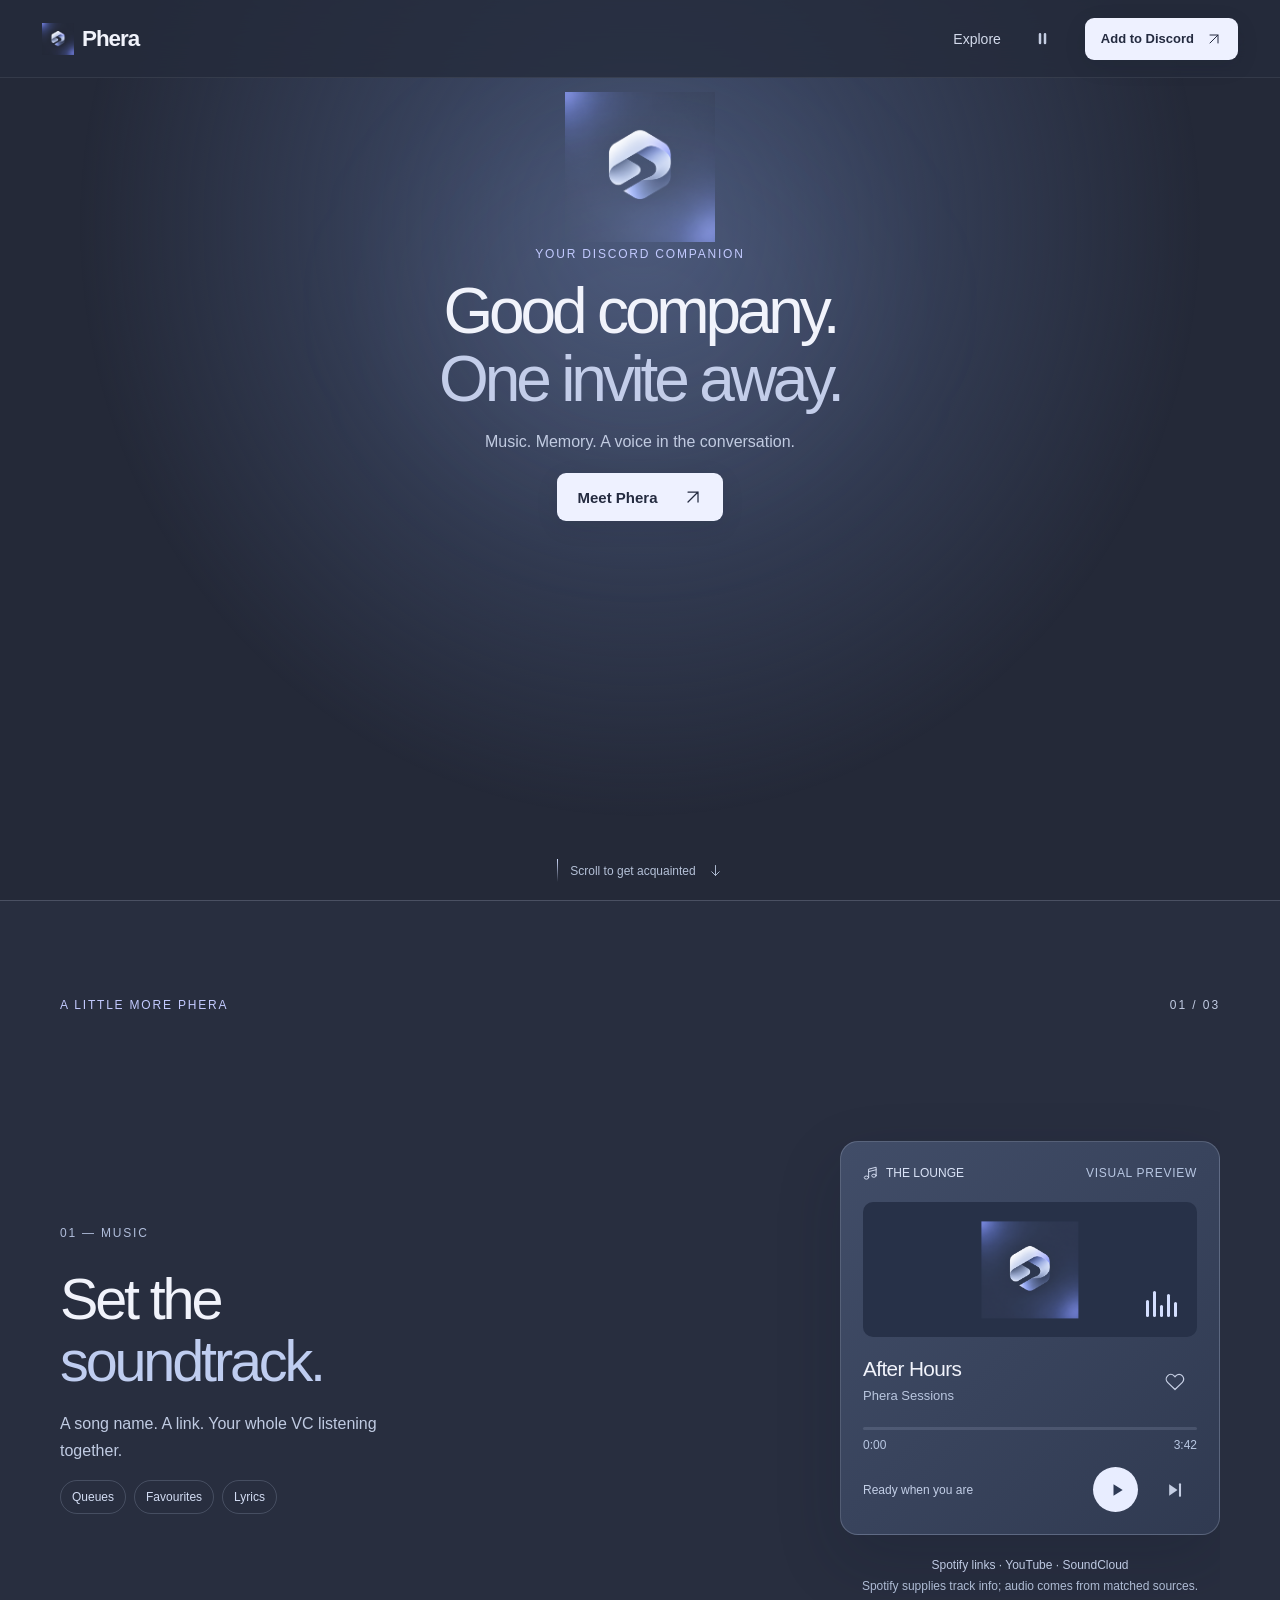
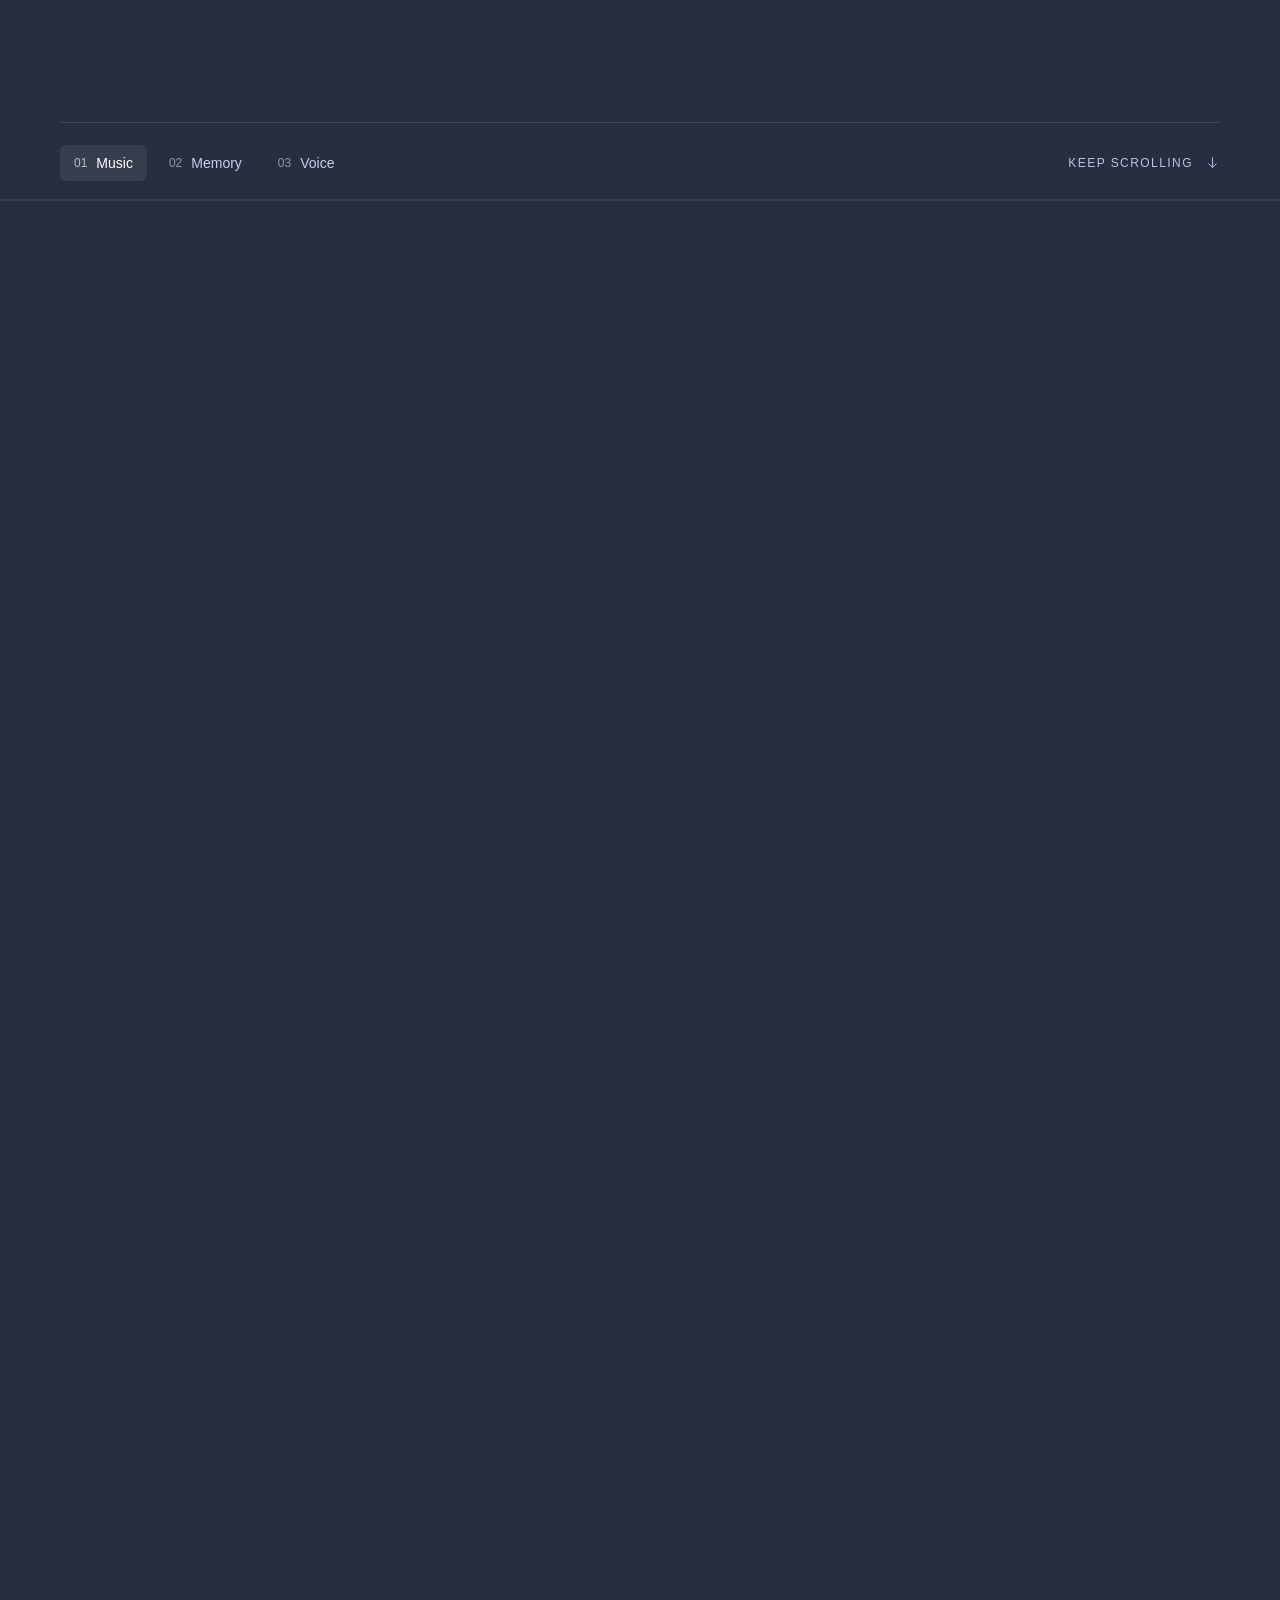
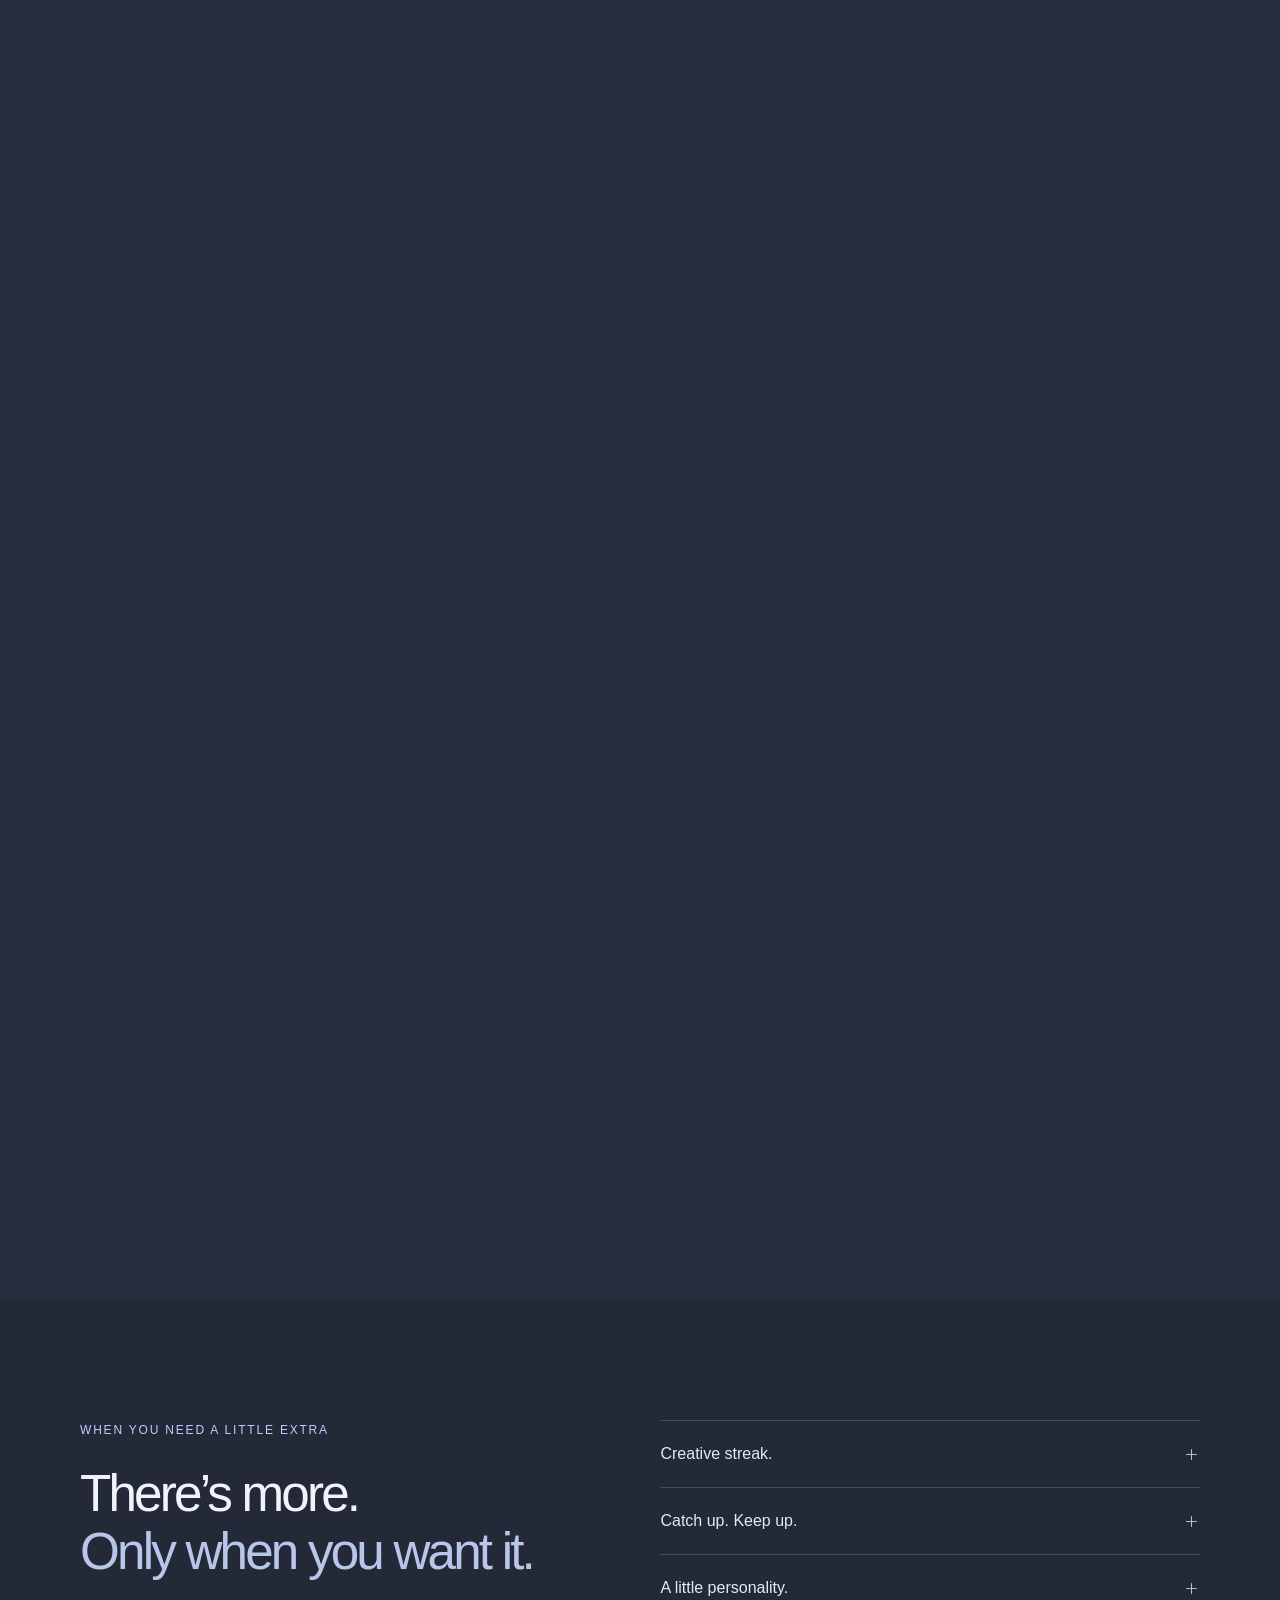
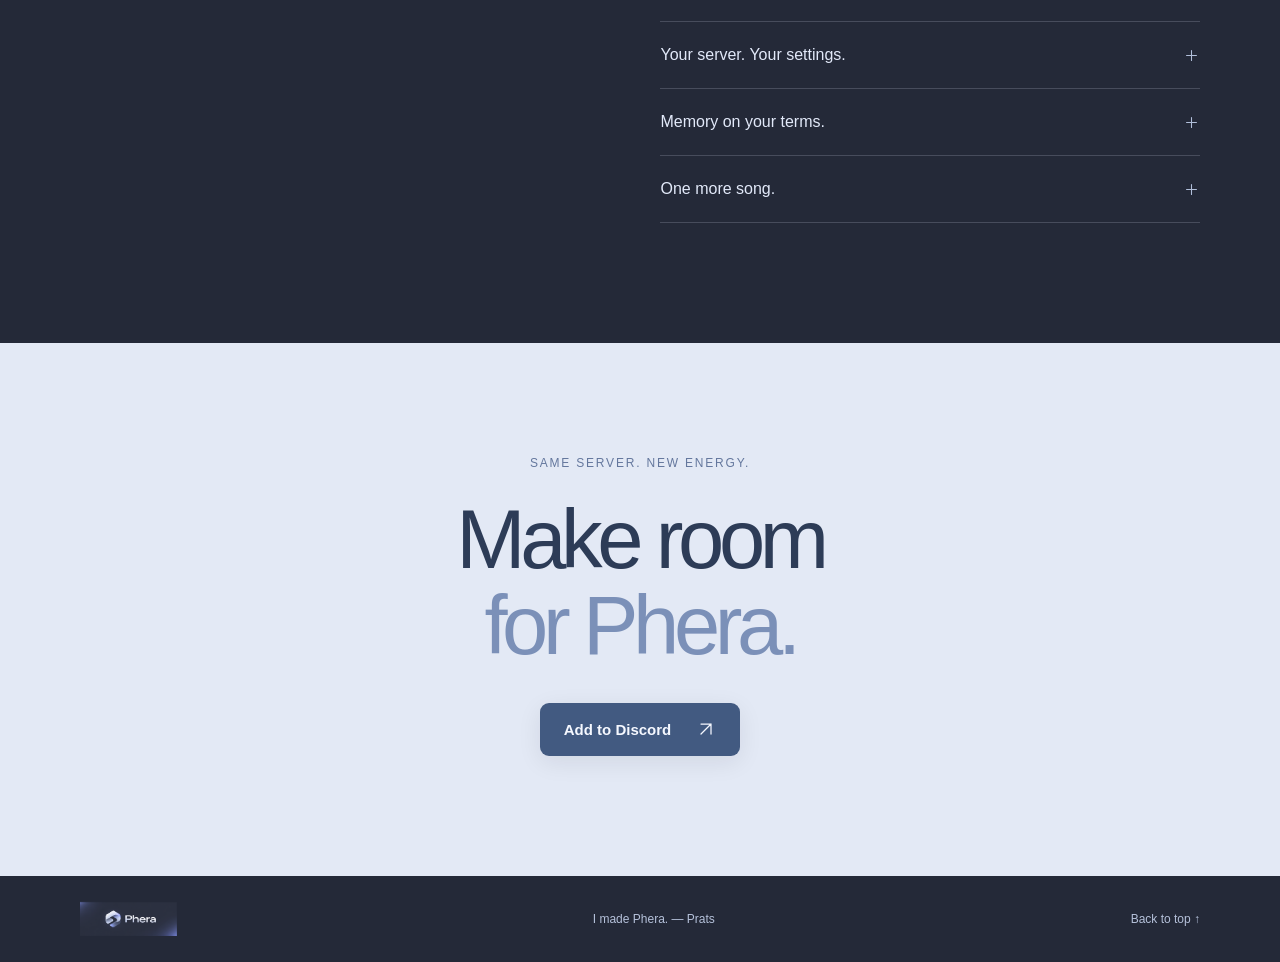
==== index.html @ b5055a90 "Add files via upload" ====
<!doctype html>
<html lang="en-AU">
<head>
  <meta charset="UTF-8">
  <meta name="viewport" content="width=device-width, initial-scale=1">
  <meta name="theme-color" content="#242938">
  <meta name="description" content="Meet Phera. Music, memory and a voice in your Discord server.">
  <title>Phera — Good company.</title>
  <link rel="icon" href="./assets/phera-symbol.png" type="image/png">
  <link rel="stylesheet" href="./styles.css">
  <script src="./script.js" defer></script>
</head>
<body>
  <a class="skip-link" href="#main">Skip to content</a>
  <svg class="icon-library" xmlns="http://www.w3.org/2000/svg" aria-hidden="true">
    <symbol id="i-arrow" viewBox="0 0 24 24"><path d="M5 12h14m-6-6 6 6-6 6"/></symbol>
    <symbol id="i-up-right" viewBox="0 0 24 24"><path d="M6 18 18 6M6 6h12v12"/></symbol>
    <symbol id="i-down" viewBox="0 0 24 24"><path d="M12 4v16m-6-6 6 6 6-6"/></symbol>
    <symbol id="i-music" viewBox="0 0 24 24"><path d="M9 18V5l12-3v13M9 9l12-3"/><ellipse cx="5.5" cy="18.5" rx="3.5" ry="2.5"/><ellipse cx="17.5" cy="15.5" rx="3.5" ry="2.5"/></symbol>
    <symbol id="i-volume" viewBox="0 0 24 24"><path d="m11 4-6 5H2v6h3l6 5V4Zm4 4a6 6 0 0 1 0 8m3-11a10 10 0 0 1 0 14"/></symbol>
    <symbol id="i-play" viewBox="0 0 24 24"><path d="m9 5 11 7-11 7Z" fill="currentColor" stroke="none"/></symbol>
    <symbol id="i-pause" viewBox="0 0 24 24"><path d="M8 5v14M16 5v14" stroke-width="4"/></symbol>
    <symbol id="i-next" viewBox="0 0 24 24"><path d="m5 5 10 7-10 7Z" fill="currentColor" stroke="none"/><path d="M18 5v14" stroke-width="2.5"/></symbol>
    <symbol id="i-shuffle" viewBox="0 0 24 24"><path d="M3 6h3c5 0 7 12 12 12h3m-4-4 4 4-4 4M3 18h3c2 0 4-3 6-6s4-6 6-6h3m-4-4 4 4-4 4"/></symbol>
    <symbol id="i-heart" viewBox="0 0 24 24"><path d="M20.8 4.6a5.5 5.5 0 0 0-7.8 0L12 5.7l-1.1-1.1a5.5 5.5 0 0 0-7.8 7.8L12 21l8.8-8.6a5.5 5.5 0 0 0 0-7.8Z"/></symbol>
    <symbol id="i-check" viewBox="0 0 24 24"><path d="m5 12 4 4L19 6"/></symbol>
    <symbol id="i-spark" viewBox="0 0 24 24"><path d="m12 2 2.8 7.2L22 12l-7.2 2.8L12 22l-2.8-7.2L2 12l7.2-2.8L12 2Z"/></symbol>
    <symbol id="i-memory" viewBox="0 0 24 24"><rect x="5" y="5" width="14" height="14" rx="4"/><path d="M9 1v4m6-4v4M9 19v4m6-4v4M1 9h4m-4 6h4m14-6h4m-4 6h4"/><rect x="9" y="9" width="6" height="6" rx="1"/></symbol>
    <symbol id="i-chat" viewBox="0 0 24 24"><path d="M21 11.5a8.5 8.5 0 0 1-8.5 8.5H4l-3 2V11.5a10 10 0 0 1 20 0Z"/><path d="M6 10h10M6 14h7"/></symbol>
    <symbol id="i-shield" viewBox="0 0 24 24"><path d="m12 2 9 4v6c0 5-9 10-9 10S3 17 3 12V6l9-4Z"/><path d="m8 12 3 3 5-6"/></symbol>
    <symbol id="i-globe" viewBox="0 0 24 24"><circle cx="12" cy="12" r="10"/><ellipse cx="12" cy="12" rx="4" ry="10"/><path d="M2 12h20"/></symbol>
    <symbol id="i-copy" viewBox="0 0 24 24"><rect x="8" y="8" width="12" height="13" rx="2"/><path d="M16 8V5a2 2 0 0 0-2-2H5a2 2 0 0 0-2 2v9a2 2 0 0 0 2 2h3"/></symbol>
    <symbol id="i-plus" viewBox="0 0 24 24"><path d="M12 5v14M5 12h14"/></symbol>
  </svg>
  <header class="header">
    <a class="brand" href="#top" aria-label="Phera home"><span class="mark mark-small"><img src="./assets/phera-symbol.png" width="1254" height="1254" alt=""></span>Phera</a>
    <div class="header-actions"><a class="explore-link" href="#music">Explore</a><button id="motion" class="icon-button" aria-label="Pause animations" aria-pressed="false" title="Pause animations"><svg class="icon" aria-hidden="true"><use href="#i-pause"/></svg></button><a class="button button-small" href="https://discord.com/oauth2/authorize?client_id=1544260265900773416" target="_blank" rel="noopener noreferrer">Add to Discord <svg class="icon" aria-hidden="true"><use href="#i-up-right"/></svg></a></div>
    <div class="page-progress" aria-hidden="true"></div>
  </header>
  <main id="main">
    <section id="top" class="hero">
      <div class="hero-halo" aria-hidden="true"></div>
      <div class="hero-mark" aria-hidden="true"><img src="./assets/phera-symbol.png" width="1254" height="1254" alt="" fetchpriority="high"></div>
      <div class="hero-copy"><p class="eyebrow">YOUR DISCORD COMPANION</p><h1>Good company.<br><span>One invite away.</span></h1><p class="intro">Music. Memory. A voice in the conversation.</p><a class="button" href="https://discord.com/oauth2/authorize?client_id=1544260265900773416" target="_blank" rel="noopener noreferrer">Meet Phera <svg class="icon" aria-hidden="true"><use href="#i-up-right"/></svg></a></div>
      <a class="scroll-cue" href="#music"><span></span> Scroll to get acquainted <svg class="icon" aria-hidden="true"><use href="#i-down"/></svg></a>
    </section>

    <section class="story" id="story" aria-label="Discover Phera’s features">
      <div class="story-stage">
        <div class="story-top"><p class="eyebrow">A LITTLE MORE PHERA</p><span id="scene-counter">01 / 03</span></div>
        <div class="scene-stack">
          <article class="scene active" id="music" aria-labelledby="music-title">
            <div class="scene-copy"><p class="chapter-label">01 — MUSIC</p><h2 id="music-title">Set the<br><em>soundtrack.</em></h2><p>A song name. A link. Your whole VC listening together.</p><div class="feature-tags"><span>Queues</span><span>Favourites</span><span>Lyrics</span></div></div>
            <div class="scene-visual music-visual">
              <div class="player" id="player">
                <div class="card-top"><span><svg class="icon" aria-hidden="true"><use href="#i-music"/></svg> THE LOUNGE</span><span class="caption">VISUAL PREVIEW</span></div>
                <div class="album"><img src="./assets/phera-symbol.png" width="1254" height="1254" alt="Phera silver logo" loading="lazy"><div class="bars" aria-hidden="true"><i></i><i></i><i></i><i></i><i></i></div></div>
                <div class="track"><div><h3 id="track-title">After Hours</h3><p>Phera Sessions</p></div><button id="favourite" class="icon-button" aria-label="Save demo track to favourites" aria-pressed="false"><svg class="icon" aria-hidden="true"><use href="#i-heart"/></svg></button></div>
                <div class="track-line" aria-hidden="true"><span id="track-line"></span></div><div class="track-times"><span id="elapsed">0:00</span><span id="duration">3:42</span></div>
                <div class="player-controls"><span id="play-status">Ready when you are</span><button id="play" class="play-button" aria-label="Play silent visual preview" aria-pressed="false"><svg class="icon" aria-hidden="true"><use href="#i-play"/></svg></button><button id="next" class="icon-button" aria-label="Next demo track"><svg class="icon" aria-hidden="true"><use href="#i-next"/></svg></button></div>
              </div>
              <p class="visual-note">Spotify links · YouTube · SoundCloud<br><span>Spotify supplies track info; audio comes from matched sources.</span></p>
            </div>
          </article>

          <article class="scene" id="memory" aria-labelledby="memory-title">
            <div class="scene-copy"><p class="chapter-label">02 — MEMORY</p><h2 id="memory-title">Less explaining.<br><em>More getting you.</em></h2><p>Recent chats and saved details help Phera pick up the thread.</p><div class="feature-tags"><span>Channel-aware</span><span>You’re in control</span></div></div>
            <div class="scene-visual memory-visual">
              <div class="memory-card"><div class="card-top"><span># the-lounge</span><span class="caption">EXAMPLE</span></div><div class="memory-demo" id="memory-demo" role="tabpanel" aria-labelledby="memory-tab-0" tabindex="0"><p class="saved-detail" id="saved-detail"><svg class="icon" aria-hidden="true"><use href="#i-memory"/></svg><span>Jamie likes late-night jazz.</span></p><div class="message human"><span class="avatar">J</span><p id="human-message">What’s the vibe tonight?</p></div><div class="message bot"><span class="mark mark-avatar"><img src="./assets/phera-symbol.png" width="1254" height="1254" alt="Phera"></span><p id="bot-message">Late-night jazz. Feels like your kind of evening.</p></div></div><div class="memory-tabs" role="tablist" aria-label="Memory examples"><button id="memory-tab-0" role="tab" aria-selected="true" aria-controls="memory-demo" data-memory="0">Remember</button><button id="memory-tab-1" role="tab" aria-selected="false" aria-controls="memory-demo" tabindex="-1" data-memory="1">Update</button><button id="memory-tab-2" role="tab" aria-selected="false" aria-controls="memory-demo" tabindex="-1" data-memory="2">Opt out</button></div></div>
              <p class="visual-note">Your context. Your channel. Your call.</p>
            </div>
          </article>

          <article class="scene" id="voice" aria-labelledby="voice-title">
            <div class="scene-copy"><p class="chapter-label">03 — VOICE</p><h2 id="voice-title">Better<br><em>out loud.</em></h2><p>Bring Phera into VC. Turn typed messages and replies into speech.</p><div class="feature-tags"><span>25 voices</span><span>Music continues afterwards</span></div></div>
            <div class="scene-visual voice-visual">
              <div class="voice-card"><div class="card-top"><span><svg class="icon" aria-hidden="true"><use href="#i-volume"/></svg> THE LOUNGE</span><span class="caption">VC PREVIEW</span></div><div class="voice-person"><span class="mark"><img src="./assets/phera-symbol.png" width="1254" height="1254" alt="Phera"></span><span>Phera</span></div><div class="wave" aria-hidden="true"></div><p class="voice-quote">“Saved you a spot.”</p><div class="voice-commands"><code>/join</code><code>/speak</code><code>/voice</code></div></div>
              <p class="visual-note">Text to speech. No microphone listening.</p>
            </div>
          </article>
        </div>
        <div class="story-bottom"><nav class="chapter-nav" aria-label="Feature chapters"><a href="#music" class="active" aria-current="step"><span>01</span> Music</a><a href="#memory"><span>02</span> Memory</a><a href="#voice"><span>03</span> Voice</a></nav><p class="continue-cue">KEEP SCROLLING <svg class="icon" aria-hidden="true"><use href="#i-down"/></svg></p></div>
        <div class="chapter-progress" aria-hidden="true"><span></span></div>
      </div>
    </section>

    <section id="more" class="more section-width">
      <div class="more-heading reveal"><p class="eyebrow">WHEN YOU NEED A LITTLE EXTRA</p><h2>There’s more.<br><span>Only when you want it.</span></h2></div>
      <div class="extras reveal">
        <details><summary><span>Creative streak.</span><svg class="icon" aria-hidden="true"><use href="#i-plus"/></svg></summary><div><p>Generate an image or get a reaction to a photo.</p><code>/imagine · /caption</code></div></details>
        <details><summary><span>Catch up. Keep up.</span><svg class="icon" aria-hidden="true"><use href="#i-plus"/></svg></summary><div><p>Summarise recent chat, translate text, search the web or set a reminder.</p><code>/summarize · /translate · /search · /remind</code></div></details>
        <details><summary><span>A little personality.</span><svg class="icon" aria-hidden="true"><use href="#i-plus"/></svg></summary><div><p>Roasts, vibe checks and answers from the magic 8-ball.</p><code>/roast · /vibe-check · /8ball</code></div></details>
        <details><summary><span>Your server. Your settings.</span><svg class="icon" aria-hidden="true"><use href="#i-plus"/></svg></summary><div><p>Choose all messages, smart replies, mentions only or off. Moderators can also manage timeouts, nicknames and channel locks.</p><code>/chat-mode · /timeout · /rename · /lock</code></div></details>
        <details><summary><span>Memory on your terms.</span><svg class="icon" aria-hidden="true"><use href="#i-plus"/></svg></summary><div><p>See and correct your saved facts, opt out in a channel, or clear your stored messages and facts across the bot’s chat memory.</p><code>/memory · /remember · /memory-optout · /forget-me</code></div></details>
        <details><summary><span>One more song.</span><svg class="icon" aria-hidden="true"><use href="#i-plus"/></svg></summary><div><p>Queue tracks or supported Spotify collections, randomise the queue, save favourites and find lyrics.</p><code>/play · /queue · /favourites · /lyrics · /volume</code></div></details>
      </div>
    </section>
    <section class="closing"><div class="reveal"><p class="eyebrow">SAME SERVER. NEW ENERGY.</p><h2>Make room<br><span>for Phera.</span></h2><a class="button" href="https://discord.com/oauth2/authorize?client_id=1544260265900773416" target="_blank" rel="noopener noreferrer">Add to Discord <svg class="icon" aria-hidden="true"><use href="#i-up-right"/></svg></a></div></section>
  </main>
  <footer class="footer section-width"><a href="#top" class="footer-logo" aria-label="Phera, back to top"><img src="./assets/phera-wordmark.png" width="2048" height="722" alt="Phera" loading="lazy"></a><p>I made Phera. <span>— Prats</span></p><a href="#top">Back to top ↑</a></footer>
  <div id="notice" role="status" aria-live="polite" aria-atomic="true"></div>
</body>
</html>
---- styles.css ----
/* Phera — standalone, dependency-free styles. */
:root {
  color-scheme:dark;
  --bg:#242938;
  --text:#f1f3fb;
  --muted:#bbc3d6;
  --accent:#c3caff;
  --line:rgba(227,233,255,.18);
  --page-progress:0;
  --chapter-progress:0;
  font-family:-apple-system,BlinkMacSystemFont,"Segoe UI",Arial,sans-serif
}
* {
  box-sizing:border-box
}
html {
  scroll-behavior:smooth;
  scroll-padding-top:95px
}
body {
  margin:0;
  background:var(--bg);
  color:var(--text);
  -webkit-font-smoothing:antialiased;
  overflow-x:clip
}
a {
  color:inherit;
  text-decoration:none
}
button {
  font:inherit;
  color:inherit;
  cursor:pointer
}
button,a {
  -webkit-tap-highlight-color:transparent
}
button:focus-visible,a:focus-visible,summary:focus-visible,[tabindex]:focus-visible {
  outline:2px solid #a8b8ff;
  outline-offset:5px
}
button {
  border:0
}
h1,h2,h3,p {
  margin:0
}
h1,h2,h3 {
  text-wrap:balance
}
p {
  line-height:1.7
}
img {
  display:block;
  max-width:100%;
  height:auto
}
::selection {
  color:#202639;
  background:#d7defe
}
.icon-library {
  position:absolute;
  width:0;
  height:0;
  overflow:hidden
}
.icon {
  width:20px;
  height:20px;
  flex-shrink:0;
  fill:none;
  stroke:currentColor;
  stroke-width:1.5;
  stroke-linecap:round;
  stroke-linejoin:round;
  vertical-align:middle
}
.section-width {
  width:min(1120px,calc(100% - 96px));
  margin:auto
}
.eyebrow,.caption,.chapter-label {
  font-size:.75rem;
  letter-spacing:.15em;
  font-weight:500
}
.eyebrow {
  color:var(--accent)
}
.button {
  display:inline-flex;
  align-items:center;
  justify-content:center;
  gap:25px;
  padding:16px 24px;
  min-height:53px;
  background:#eef1ff;
  color:#242b40;
  border-radius:9px;
  font-size:.9375rem;
  font-weight:600;
  box-shadow:0 6px 24px #11182a15;
  transition:transform .2s,background .2s
}
.button:hover {
  transform:translateY(-2px);
  background:#fff
}
.button-small {
  padding:11px 16px;
  min-height:42px;
  font-size:.8125rem;
  gap:12px
}
.button-small .icon {
  width:16px;
  height:16px
}
.icon-button {
  display:grid;
  place-items:center;
  background:transparent;
  color:#c5cee3;
  width:44px;
  height:44px;
  border-radius:50%;
  transition:background .2s
}
.icon-button:hover {
  background:#e7ecff12
}
.skip-link {
  position:fixed;
  top:10px;
  left:10px;
  z-index:200;
  transform:translateY(-150%);
  padding:14px;
  background:white;
  color:#121928
}
.skip-link:focus {
  transform:none
}
/* Header and original brand assets. */
.header {
  height:78px;
  position:fixed;
  inset:0 0 auto;
  z-index:100;
  display:flex;
  align-items:center;
  justify-content:space-between;
  padding:0 42px;
  background:#252b3bcc;
  backdrop-filter:blur(20px);
  -webkit-backdrop-filter:blur(20px);
  border-bottom:1px solid #eff4ff14
}
.brand {
  display:flex;
  align-items:center;
  gap:8px;
  font-size:1.4rem;
  font-weight:600;
  letter-spacing:-.045em
}
.mark {
  display:block;
  position:relative;
  width:76px;
  height:80px;
  overflow:hidden;
  mix-blend-mode:screen
}
.mark img {
  position:absolute;
  max-width:none;
  width:190px;
  left:-57px;
  top:-48px
}
.mark-small {
  width:32px;
  height:36px
}
.mark-small img {
  width:78px;
  left:-23px;
  top:-20px
}
.header-actions {
  display:flex;
  align-items:center;
  gap:20px
}
.explore-link {
  font-size:.875rem;
  color:#d3daeb
}
.header #motion .icon {
  width:15px;
  height:15px
}
.page-progress {
  position:absolute;
  bottom:-1px;
  left:0;
  height:2px;
  width:100%;
  background:#c7d4ff;
  transform:scaleX(var(--page-progress));
  transform-origin:left
}
.hero {
  min-height:880px;
  min-height:max(880px,100svh);
  position:relative;
  isolation:isolate;
  display:flex;
  flex-direction:column;
  align-items:center;
  text-align:center;
  overflow:hidden;
  padding:110px 24px 105px;
  background:radial-gradient(ellipse at 50% 25%,#455374 0,transparent 62%)
}
.hero-halo {
  position:absolute;
  top:130px;
  left:50%;
  width:430px;
  height:350px;
  border-radius:50%;
  background:#b9c7ff10;
  filter:blur(75px);
  transform:translateX(-50%);
  z-index:-1
}
.hero-mark {
  width:300px;
  height:245px;
  position:relative;
  overflow:hidden;
  mix-blend-mode:screen;
  transform:translateY(var(--hero-shift,0px));
  animation:float 9s ease-in-out infinite
}
.hero-mark img {
  position:absolute;
  max-width:none;
  width:520px;
  left:-110px;
  top:-130px;
  mask-image:radial-gradient(ellipse,#000 40%,transparent 69%);
  -webkit-mask-image:radial-gradient(ellipse,#000 40%,transparent 69%)
}
.hero-copy {
  position:relative;
  z-index:2;
  margin-top:16px
}
.hero h1 {
  font-size:clamp(3.5rem,6.7vw,6.25rem);
  line-height:1.06;
  font-weight:500;
  letter-spacing:-.065em;
  margin-top:22px
}
.hero h1 span {
  color:#c3cde9
}
.intro {
  font-size:1rem;
  color:#c1cbe1;
  margin:24px 0 29px
}
.scroll-cue {
  position:absolute;
  bottom:30px;
  display:flex;
  align-items:center;
  gap:12px;
  font-size:.75rem;
  color:#b4c0d7
}
.scroll-cue>.icon {
  width:15px;
  height:15px
}
.scroll-cue>span {
  height:23px;
  width:1px;
  background:linear-gradient(#d2ddff,transparent)
}
/* Natural document flow is the baseline. JS only pins where the viewport fits. */
.story {
  position:relative;
  background:#282e3f;
  border-top:1px solid var(--line)
}
.story-stage {
  background:inherit;
  color:inherit;
  position:relative;
  padding:40px max(48px,calc((100vw - 1160px)/2)) 45px
}
.story-top {
  display:flex;
  align-items:center;
  justify-content:space-between;
  gap:20px
}
.story-top>span {
  font-size:.75rem;
  letter-spacing:.16em;
  color:#c2cce3;
  font-variant-numeric:tabular-nums
}
.scene {
  display:grid;
  grid-template-columns:1.1fr 1fr;
  align-items:center;
  gap:70px;
  min-width:0;
  padding:90px 0;
  scroll-margin-top:100px
}
.scene-copy {
  min-width:0
}
.chapter-label {
  color:#b0bddb;
  margin-bottom:24px
}
.scene h2 {
  font-weight:500;
  letter-spacing:-.055em;
  line-height:1.08;
  font-size:clamp(3rem,5.1vw,4.65rem)
}
.scene h2 em {
  font-style:normal;
  color:#bfcdf0
}
.scene-copy>p:not(.chapter-label) {
  font-size:1rem;
  color:#c0cbe2;
  max-width:330px;
  margin-top:26px
}
.feature-tags {
  display:flex;
  flex-wrap:wrap;
  gap:8px;
  margin-top:25px
}
.feature-tags span {
  border:1px solid #d3dfff2d;
  border-radius:30px;
  padding:7px 11px;
  font-size:.75rem;
  color:#d2dcf3;
  line-height:1.5
}
.scene-visual {
  width:100%;
  max-width:430px;
  justify-self:end;
  min-width:0
}
.visual-note {
  font-size:.75rem;
  line-height:1.7;
  color:#bec9e2;
  text-align:center;
  margin-top:20px
}
.visual-note>span {
  font-size:.75rem;
  color:#aebbd4
}
.story-bottom {
  display:flex;
  justify-content:space-between;
  align-items:center;
  gap:20px;
  border-top:1px solid #d7e0ff20;
  padding-top:22px
}
.chapter-nav {
  display:flex;
  gap:8px
}
.chapter-nav a {
  padding:10px 14px;
  border-radius:6px;
  display:flex;
  align-items:center;
  gap:9px;
  font-size:.875rem;
  color:#c6d0e5;
  transition:background .2s
}
.chapter-nav a span {
  font-size:.75rem;
  opacity:.65
}
.chapter-nav a:hover,.chapter-nav a.active {
  background:#e2eaff13;
  color:#fff
}
.continue-cue {
  display:flex;
  align-items:center;
  gap:12px;
  color:#b8c5df;
  font-size:.75rem;
  letter-spacing:.12em
}
.continue-cue .icon {
  width:15px;
  height:15px
}
.chapter-progress {
  display:none
}
.pinned .story {
  height:400svh;
  transition:background .5s,color .5s
}
.pinned .story-stage {
  position:sticky;
  top:0;
  height:100svh;
  display:flex;
  flex-direction:column;
  padding-top:110px;
  padding-bottom:28px
}
.pinned .scene-stack {
  position:relative;
  flex:1;
  min-height:0;
  margin-block:14px
}
.pinned .scene {
  position:absolute;
  inset:0;
  padding:12px 0;
  opacity:0;
  visibility:hidden;
  pointer-events:none;
  transform:translateY(25px);
  transition:opacity .38s ease,transform .55s ease,visibility .38s
}
.pinned .scene.active {
  opacity:1;
  visibility:visible;
  pointer-events:auto;
  transform:none
}
.pinned .chapter-progress {
  display:block;
  position:absolute;
  bottom:0;
  left:0;
  right:0;
  height:2px;
  background:#cbd5f018
}
.chapter-progress span {
  display:block;
  height:100%;
  width:100%;
  transform:scaleX(var(--chapter-progress));
  transform-origin:left;
  background:#c3d1ff
}
.pinned .story[data-scene="1"] {
  background:#e7ebf5;
  color:#29324a
}
.pinned .story[data-scene="1"] .eyebrow,.pinned .story[data-scene="1"] .chapter-label {
  color:#626d8b
}
.pinned .story[data-scene="1"] h2 em {
  color:#687eac
}
.pinned .story[data-scene="1"] .scene-copy>p:not(.chapter-label),.pinned .story[data-scene="1"] .visual-note,.pinned .story[data-scene="1"] .story-top>span,.pinned .story[data-scene="1"] .continue-cue {
  color:#596a8a
}
.pinned .story[data-scene="1"] .feature-tags span {
  color:#53688c;
  border-color:#899ab34a
}
.pinned .story[data-scene="1"] .chapter-nav a {
  color:#63708b
}
.pinned .story[data-scene="1"] .chapter-nav a.active {
  background:#758dbd1a;
  color:#2d3c59
}
.pinned .story[data-scene="1"] .story-bottom {
  border-color:#8d9bb430
}
.pinned .story[data-scene="2"] {
  background:#35435c
}
/* Compact, clearly-labelled product previews. */
.player,.memory-card,.voice-card {
  border:1px solid #e0eaff32;
  border-radius:18px;
  box-shadow:0 25px 65px #101a2f33;
  background:linear-gradient(135deg,#414d68,#303a51);
  overflow:hidden
}
.player {
  padding:22px
}
.card-top {
  display:flex;
  justify-content:space-between;
  align-items:center;
  gap:12px;
  font-size:.75rem;
  color:#dae3f7;
  line-height:1.5
}
.card-top>span:first-child {
  display:flex;
  align-items:center;
  gap:8px
}
.card-top .icon {
  height:15px;
  width:15px
}
.caption {
  font-size:.75rem;
  letter-spacing:.06em;
  color:#b8c7e3
}
.album {
  position:relative;
  height:170px;
  margin-top:20px;
  overflow:hidden;
  border-radius:10px;
  background:#273148
}
.album>img {
  width:340px;
  max-width:none;
  position:absolute;
  left:50%;
  top:50%;
  transform:translate(-50%,-50%);
  mix-blend-mode:screen
}
.bars {
  position:absolute;
  bottom:20px;
  right:20px;
  display:flex;
  align-items:flex-end;
  gap:4px;
  height:27px
}
.bars i {
  display:block;
  width:3px;
  height:17px;
  border-radius:4px;
  background:#d4dfff;
  animation:bar .8s ease-in-out infinite alternate;
  animation-play-state:paused
}
.bars i:nth-child(2) {
  height:26px;
  animation-delay:-.2s
}
.bars i:nth-child(3) {
  height:12px;
  animation-delay:-.4s
}
.bars i:nth-child(4) {
  height:23px;
  animation-delay:-.6s
}
.bars i:nth-child(5) {
  height:15px;
  animation-delay:-.1s
}
.is-playing .bars i {
  animation-play-state:running
}
.track {
  display:flex;
  justify-content:space-between;
  align-items:center;
  margin-top:20px;
  gap:12px
}
.track h3 {
  font-size:1.3rem;
  font-weight:500;
  letter-spacing:-.03em
}
.track p {
  font-size:.8125rem;
  color:#b9c6df;
  margin-top:4px
}
.icon-button[aria-pressed="true"] {
  color:#e2ceff
}
#favourite[aria-pressed="true"] .icon {
  fill:currentColor
}
.track-line {
  height:3px;
  background:#d6e2ff22;
  overflow:hidden;
  margin-top:20px;
  border-radius:5px
}
.track-line span {
  display:block;
  width:0;
  height:100%;
  background:#d1dcff;
  transition:width 1s linear
}
.track-times {
  display:flex;
  justify-content:space-between;
  font-size:.75rem;
  color:#b8c7e2;
  margin-top:8px;
  font-variant-numeric:tabular-nums
}
.player-controls {
  display:flex;
  align-items:center;
  gap:15px;
  margin-top:15px
}
.player-controls>span {
  flex:1;
  font-size:.75rem;
  color:#c3cfe7
}
.play-button {
  height:45px;
  width:45px;
  display:grid;
  place-items:center;
  border-radius:50%;
  background:#e8edff;
  color:#2e3b56
}
.play-button:hover {
  background:white
}
.memory-card {
  color:#34405a;
  background:#f6f8ff;
  border-color:#9daccc3b
}
.memory-card .card-top {
  padding:22px;
  border-bottom:1px solid #677b9c25;
  color:#586881
}
.memory-card .caption {
  color:#75829b
}
.memory-demo {
  padding:25px 25px 15px;
  min-height:260px
}
.saved-detail {
  display:flex;
  align-items:center;
  gap:9px;
  padding:12px 13px;
  background:#e5eafa;
  border:1px solid #b0bfdf4d;
  border-radius:8px;
  font-size:.8125rem;
  color:#5b6d91;
  margin-bottom:29px
}
.saved-detail .icon {
  width:16px;
  height:16px
}
.message {
  display:flex;
  align-items:flex-start;
  gap:12px;
  margin-bottom:23px
}
.message p {
  font-size:.9375rem;
  line-height:1.7;
  padding-top:4px
}
.avatar {
  display:grid;
  place-items:center;
  background:#d2dbea;
  color:#5b6d8b;
  height:35px;
  width:35px;
  flex-shrink:0;
  border-radius:50%;
  font-size:.875rem
}
.mark-avatar {
  width:35px;
  height:35px;
  flex-shrink:0;
  border-radius:50%;
  background:#3c4561;
  mix-blend-mode:normal
}
.mark-avatar img {
  width:76px;
  left:-20px;
  top:-19px
}
.memory-tabs {
  display:flex;
  padding:0 23px 23px;
  gap:6px
}
.memory-tabs button {
  flex:1;
  padding:10px 8px;
  border:1px solid #9eafd133;
  border-radius:6px;
  background:#e9edf6;
  color:#637494;
  font-size:.8125rem;
  min-height:40px
}
.memory-tabs button[aria-selected="true"] {
  background:#647da9;
  color:#fff;
  border-color:#647da9
}
.voice-card {
  padding:23px;
  background:linear-gradient(135deg,#526786,#3b4e70)
}
.voice-person {
  display:flex;
  flex-direction:column;
  align-items:center;
  margin-top:25px;
  font-size:.875rem;
  gap:8px;
  color:#e1eaff
}
.voice-person>.mark {
  border:1px solid #bbd0f780;
  border-radius:50%;
  width:75px;
  height:75px;
  box-shadow:0 0 40px #ccdbff12
}
.wave {
  display:flex;
  align-items:center;
  justify-content:center;
  gap:4px;
  height:70px;
  margin:24px auto 15px;
  overflow:hidden;
  mask-image:linear-gradient(90deg,transparent,#000 15%,#000 85%,transparent)
}
.wave i {
  width:3px;
  flex:0 0 3px;
  height:var(--height);
  background:#d1e0ff;
  border-radius:4px;
  animation:bar 1.3s ease-in-out infinite alternate;
  animation-delay:var(--delay)
}
.voice-quote {
  text-align:center;
  font-size:1.35rem;
  color:#eff4ff;
  letter-spacing:-.025em
}
.voice-commands {
  display:flex;
  justify-content:center;
  gap:10px;
  margin-top:27px
}
.voice-commands code {
  font-size:.8125rem;
  color:#d6e4ff;
  background:#d3e0ff12;
  border:1px solid #d3e0ff20;
  border-radius:5px;
  padding:7px 11px
}
/* Secondary features stay closed until a reader asks for them. */
.more {
  padding-block:120px;
  display:grid;
  grid-template-columns:1fr 1.1fr;
  gap:90px
}
.more h2 {
  font-size:clamp(2.6rem,4vw,3.7rem);
  font-weight:500;
  letter-spacing:-.055em;
  line-height:1.12;
  margin-top:25px
}
.more h2 span {
  color:#b7c6e9
}
.extras {
  border-top:1px solid var(--line)
}
details {
  border-bottom:1px solid var(--line)
}
summary {
  list-style:none;
  cursor:pointer;
  padding:24px 0;
  display:flex;
  align-items:center;
  justify-content:space-between;
  gap:20px;
  font-size:1rem;
  color:#e2e9f9
}
summary::-webkit-details-marker {
  display:none
}
summary>.icon {
  width:17px;
  height:17px;
  color:#b1bfda;
  transition:transform .25s
}
details[open] summary>.icon {
  transform:rotate(45deg)
}
details>div {
  padding:0 25px 25px 0
}
details p {
  font-size:.9375rem;
  color:#bdcbe5
}
details code {
  display:block;
  font-family:Consolas,monospace;
  font-size:.8125rem;
  line-height:1.9;
  color:#c5d4f4;
  margin-top:15px;
  overflow-wrap:anywhere
}
.closing {
  background:#e3e9f5;
  color:#2d3c57;
  text-align:center;
  padding:110px 24px 120px
}
.closing .eyebrow {
  color:#64779d
}
.closing h2 {
  font-size:clamp(3.5rem,6.5vw,6rem);
  line-height:1.03;
  font-weight:500;
  letter-spacing:-.065em;
  margin:24px 0 34px
}
.closing h2 span {
  color:#7b90b8
}
.closing .button {
  background:#425a81;
  color:#f5f8ff
}
.closing .button:hover {
  background:#324969
}
.footer {
  display:flex;
  align-items:center;
  justify-content:space-between;
  gap:25px;
  padding-block:24px
}
.footer-logo {
  position:relative;
  width:97px;
  height:36px;
  overflow:hidden;
  mix-blend-mode:screen
}
.footer-logo img {
  max-width:none;
  width:186px;
  position:absolute;
  left:-49px;
  top:-15px
}
.footer p,.footer>a:last-child {
  font-size:.75rem;
  color:#b5c1da
}
.footer>a:last-child {
  padding-block:12px
}
#notice {
  position:fixed;
  bottom:25px;
  left:50%;
  z-index:150;
  max-width:calc(100% - 40px);
  transform:translate(-50%,15px);
  background:#e6edff;
  color:#354b70;
  box-shadow:0 12px 45px #10182c44;
  padding:13px 20px;
  border-radius:8px;
  font-size:.875rem;
  text-align:center;
  opacity:0;
  pointer-events:none;
  transition:opacity .2s,transform .2s
}
#notice.visible {
  opacity:1;
  transform:translate(-50%,0)
}
/* Enhancement is enabled only after its observers and layout are ready. */
.has-js .reveal {
  opacity:0;
  transform:translateY(22px);
  transition:opacity .7s,transform .7s
}
.has-js .reveal.visible {
  opacity:1;
  transform:none
}
.has-js:not(.pinned) .scene-copy,.has-js:not(.pinned) .scene-visual {
  opacity:0;
  transform:translateY(24px);
  transition:opacity .65s,transform .65s
}
.has-js:not(.pinned) .scene.visible .scene-copy,.has-js:not(.pinned) .scene.visible .scene-visual {
  opacity:1;
  transform:none
}
.motion-paused * {
  animation:none!important;
  transition:none!important
}
.motion-paused .reveal,.motion-paused .scene-copy,.motion-paused .scene-visual {
  opacity:1!important;
  transform:none!important
}
html:has(.motion-paused) {
  scroll-behavior:auto
}
@keyframes float {
  0%,100% {
    translate:0 0
  }
  50% {
    translate:0 -10px
  }
}
@keyframes bar {
  from {
    transform:scaleY(.3);
    opacity:.45
  }
  to {
    transform:scaleY(1);
    opacity:1
  }
}
@media(min-width:1500px) {
  .hero {
    justify-content:center;
    padding-top:100px
  }
  .hero-mark {
    height:265px;
    width:340px
  }
  .hero-mark img {
    width:570px;
    left:-115px;
    top:-145px
  }
}
@media(max-width:1100px) {
  .scene {
    gap:40px
  }
  .story-stage {
    padding-inline:40px
  }
  .scene h2 {
    font-size:clamp(2.7rem,5vw,3.7rem)
  }
  .scene-visual {
    max-width:390px
  }
  .more {
    gap:50px
  }
  .card-top {
    gap:8px;
    flex-wrap:wrap
  }
  .caption {
    letter-spacing:.035em
  }
}
@media(max-width:760px) {
  .header {
    height:70px;
    padding-inline:20px
  }
  .header-actions {
    gap:8px
  }
  .explore-link {
    display:none
  }
  .button-small {
    font-size:.8125rem;
    padding:10px 12px
  }
  .brand {
    font-size:1.25rem
  }
  .header #motion {
    width:36px
  }
  .section-width {
    width:calc(100% - 40px)
  }
  .hero {
    min-height:800px;
    padding-top:100px
  }
  .hero-mark {
    height:210px;
    width:260px
  }
  .hero-mark img {
    width:450px;
    left:-95px;
    top:-113px
  }
  .hero h1 {
    font-size:clamp(3rem,9vw,4.5rem)
  }
  .hero-copy {
    margin-top:15px
  }
  .intro {
    font-size:.9375rem;
    max-width:290px;
    margin:22px auto 28px
  }
  .hero .eyebrow {
    font-size:.75rem;
    letter-spacing:.13em
  }
  .hero .button {
    font-size:.875rem
  }
  .scroll-cue {
    bottom:30px
  }
  .story-stage {
    padding:35px 22px
  }
  .story-top {
    gap:10px
  }
  .story-top .eyebrow {
    font-size:.75rem;
    letter-spacing:.09em
  }
  .story-top>span {
    font-size:.75rem;
    white-space:nowrap
  }
  .scene {
    grid-template-columns:1fr;
    gap:35px;
    padding:65px 0
  }
  .scene-copy {
    text-align:center
  }
  .chapter-label {
    font-size:.75rem;
    margin-bottom:16px
  }
  .scene h2 {
    font-size:clamp(2.7rem,8.5vw,4rem);
    line-height:1.05
  }
  .scene-copy>p:not(.chapter-label) {
    font-size:.9375rem;
    margin:20px auto 0;
    max-width:300px
  }
  .feature-tags {
    justify-content:center;
    margin-top:18px;
    gap:6px
  }
  .feature-tags span {
    font-size:.75rem;
    padding:5px 9px
  }
  .scene-visual {
    justify-self:center;
    max-width:390px
  }
  .story-bottom {
    justify-content:center
  }
  .continue-cue {
    display:none
  }
  .chapter-nav {
    gap:3px;
    justify-content:center
  }
  .chapter-nav a {
    font-size:.8125rem;
    gap:6px;
    padding:9px 12px
  }
  .more {
    padding-block:80px;
    grid-template-columns:1fr;
    gap:40px
  }
  .more h2 {
    font-size:3rem;
    max-width:400px
  }
  .more-heading>.eyebrow {
    letter-spacing:.09em
  }
  .extras summary {
    font-size:1rem;
    padding:22px 0
  }
  .closing {
    padding:85px 20px 95px
  }
  .closing h2 {
    font-size:clamp(3.5rem,10vw,5rem)
  }
  .footer {
    gap:15px;
    flex-wrap:wrap;
    padding-block:22px
  }
  .footer p {
    order:3;
    width:100%;
    font-size:.75rem
  }
  .footer>a:last-child {
    margin-left:auto
  }
  .pinned .story-stage {
    padding:92px 22px 20px
  }
  .pinned .scene-stack {
    margin-block:15px
  }
  .pinned .scene {
    gap:22px;
    align-content:center;
    padding:0
  }
  .pinned .scene h2 {
    font-size:clamp(2.4rem,7.7vw,3.6rem)
  }
  .pinned .scene-copy>p:not(.chapter-label) {
    font-size:.9375rem;
    margin-top:14px;
    max-width:300px
  }
  .pinned .chapter-label {
    margin-bottom:12px
  }
  .pinned .feature-tags {
    margin-top:12px
  }
  .pinned .feature-tags span {
    padding:4px 8px
  }
  .pinned .scene-visual {
    max-width:350px
  }
  .pinned .visual-note {
    margin-top:12px;
    line-height:1.55
  }
  .pinned .visual-note>span {
    display:none
  }
  .pinned .player {
    padding:17px
  }
  .pinned .album {
    height:64px;
    margin-top:12px
  }
  .pinned .album>img {
    width:138px
  }
  .pinned .track {
    margin-top:12px
  }
  .pinned .track h3 {
    font-size:1.125rem
  }
  .pinned .track p {
    font-size:.75rem
  }
  .pinned .track-line {
    margin-top:10px
  }
  .pinned .track-times {
    display:none
  }
  .pinned .player-controls {
    margin-top:5px;
    gap:12px
  }
  .pinned .play-button {
    width:40px;
    height:40px
  }
  .pinned .player-controls>.icon-button {
    height:40px;
    width:40px
  }
  .pinned .memory-card .card-top {
    padding:17px
  }
  .pinned .memory-demo {
    padding:16px 18px 3px;
    min-height:210px
  }
  .pinned .saved-detail {
    font-size:.75rem;
    padding:9px 11px;
    margin-bottom:18px
  }
  .pinned .message {
    margin-bottom:16px
  }
  .pinned .message p {
    font-size:.875rem
  }
  .pinned .memory-tabs {
    padding:0 16px 17px
  }
  .pinned .voice-card {
    padding:17px
  }
  .pinned .voice-person {
    margin-top:13px;
    gap:2px
  }
  .pinned .voice-person>.mark {
    width:55px;
    height:55px
  }
  .pinned .voice-person>.mark img {
    width:120px;
    left:-33px;
    top:-30px
  }
  .pinned .wave {
    height:48px;
    margin:10px auto
  }
  .pinned .voice-quote {
    font-size:1.2rem
  }
  .pinned .voice-commands {
    margin-top:15px
  }
  .pinned .voice-commands code {
    padding:5px 10px
  }
  .pinned .story-bottom {
    padding-top:13px
  }
}
@media(max-width:380px) {
  .header {
    padding-inline:14px
  }
  .header-actions {
    gap:1px
  }
  .button-small {
    font-size:.75rem;
    gap:8px
  }
  .header #motion {
    width:34px
  }
  .brand {
    gap:5px;
    font-size:1.15rem
  }
  .hero h1 {
    font-size:3rem
  }
  .story-stage {
    padding-inline:18px
  }
  .more h2 {
    font-size:2.55rem
  }
  .player {
    padding:18px
  }
  .card-top {
    font-size:.75rem
  }
  .caption {
    font-size:.75rem
  }
  .scene h2 {
    font-size:2.7rem
  }
  .chapter-nav a {
    padding-inline:9px
  }
  .memory-demo {
    padding-inline:19px
  }
  .message p {
    font-size:.875rem
  }
}
@media(prefers-reduced-motion:reduce) {
  html {
    scroll-behavior:auto
  }
  *,*:before,*:after {
    animation:none!important;
    transition:none!important
  }
  .has-js .reveal,.has-js:not(.pinned) .scene-copy,.has-js:not(.pinned) .scene-visual {
    opacity:1;
    transform:none
  }
}
@media(forced-colors:active) {
  .button,.play-button,.memory-tabs button {
    border:1px solid ButtonText
  }
  .chapter-nav a.active {
    outline:1px solid Highlight
  }
  .scene,.reveal {
    opacity:1
  }
  .page-progress,.chapter-progress span {
    background:Highlight
  }
}
.voice-person>.mark img {
  width:162px;
  left:-44px;
  top:-41px
}
@media(max-width:760px) {
  .pinned .voice-person>.mark img {
    width:120px;
    left:-33px;
    top:-30px
  }
}

/* --------------------------------------------------------------------------
   Phera layout fixes — logo rendering + reliable scrollytelling
   -------------------------------------------------------------------------- */

/* The supplied PNGs are already complete artwork. Do not crop them with large
   negative offsets: that is what caused the tiny blue sliver in the header. */
.header .mark-small {
  width:32px;
  height:32px;
  min-width:32px;
  display:grid;
  place-items:center;
  overflow:visible;
}

.header .mark-small img,
.mark-avatar img,
.voice-person>.mark img {
  position:static;
  width:100% !important;
  height:100% !important;
  max-width:100%;
  object-fit:contain;
  transform:none;
}

.mark-avatar,
.voice-person>.mark {
  overflow:hidden;
}

.hero-mark {
  width:220px;
  height:220px;
  display:grid;
  place-items:center;
  overflow:visible;
}

.hero-mark img {
  position:static;
  width:100% !important;
  height:100% !important;
  max-width:100%;
  object-fit:contain;
  object-position:center;
  mask-image:none;
  -webkit-mask-image:none;
}

.album>img {
  width:auto !important;
  height:72% !important;
  max-width:72%;
  max-height:72%;
  object-fit:contain;
  object-position:center;
  left:50%;
  top:50%;
  transform:translate(-50%,-50%);
}

.footer-logo {
  display:flex;
  align-items:center;
  overflow:visible;
}

.footer-logo img {
  position:static;
  width:100%;
  height:auto;
  max-width:100%;
  object-fit:contain;
}

/* Keep the story mechanically predictable. Four viewport heights = one visible
   stage plus roughly one viewport of scroll travel for each of three chapters. */
.pinned .story {
  height:400svh;
  min-height:400svh;
  overflow:visible;
}

.pinned .story-stage {
  position:sticky;
  top:0;
  height:100svh;
  min-height:100svh;
  max-height:100svh;
  overflow:hidden;
}

.pinned .scene-stack {
  min-height:0;
  overflow:hidden;
}

.pinned .scene {
  min-height:0;
  overflow:visible;
}

/* The original 880px minimum pushes the scroll cue below the fold on short,
   wide laptop/browser windows. Compress the hero instead. */
@media (min-width:761px) and (max-height:900px) {
  .hero {
    min-height:100svh;
    padding:92px 24px 68px;
  }
  .hero-mark {
    width:150px;
    height:150px;
  }
  .hero-copy {
    margin-top:2px;
  }
  .hero h1 {
    font-size:clamp(3.4rem,5vw,4.85rem);
    margin-top:14px;
  }
  .intro {
    margin:14px 0 18px;
  }
  .hero .button {
    min-height:48px;
    padding:13px 20px;
  }
  .scroll-cue {
    bottom:18px;
  }

  .pinned .story-stage {
    padding-top:94px;
    padding-bottom:20px;
  }
  .pinned .scene-stack {
    margin-block:8px;
  }
  .pinned .scene {
    padding:0;
  }
  .pinned .scene h2 {
    font-size:clamp(2.7rem,4.5vw,3.85rem);
  }
  .pinned .scene-copy>p:not(.chapter-label) {
    margin-top:18px;
  }
  .pinned .feature-tags {
    margin-top:16px;
  }
  .pinned .scene-visual {
    max-width:380px;
  }
  .pinned .album {
    height:135px;
  }
  .pinned .memory-demo {
    min-height:225px;
  }
  .pinned .voice-person {
    margin-top:16px;
  }
  .pinned .wave {
    height:52px;
    margin:14px auto 10px;
  }
  .pinned .voice-commands {
    margin-top:18px;
  }
}

@media (max-width:760px) {
  .header .mark-small {
    width:28px;
    height:28px;
    min-width:28px;
  }

  /* Mobile uses natural flow, so keep every chapter visible and readable. */
  body:not(.pinned) .scene {
    position:relative;
    opacity:1;
    visibility:visible;
    pointer-events:auto;
    transform:none;
  }
}

@media (max-width:760px) and (max-height:850px) {
  .hero {
    min-height:100svh;
    padding-top:84px;
    padding-bottom:70px;
  }
  .hero-mark {
    width:150px;
    height:120px;
  }
  .scroll-cue {
    bottom:16px;
  }
}
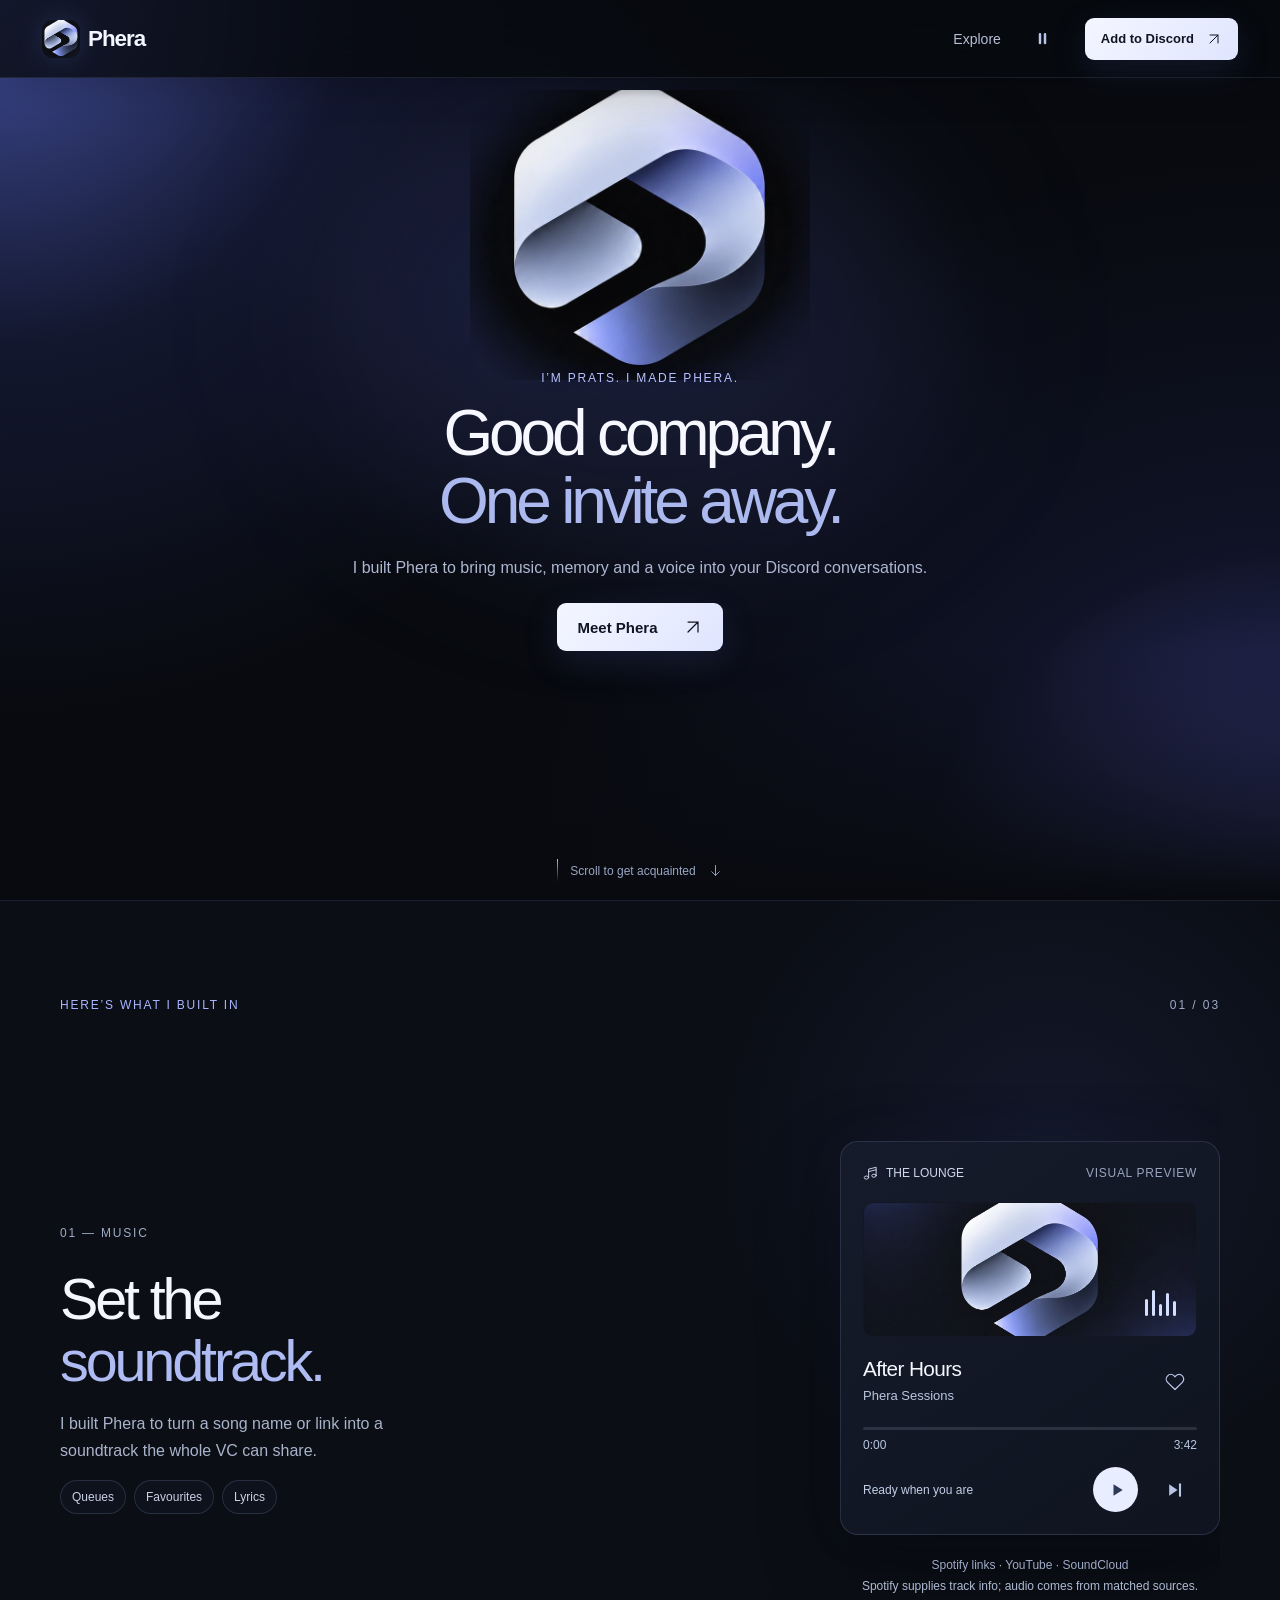
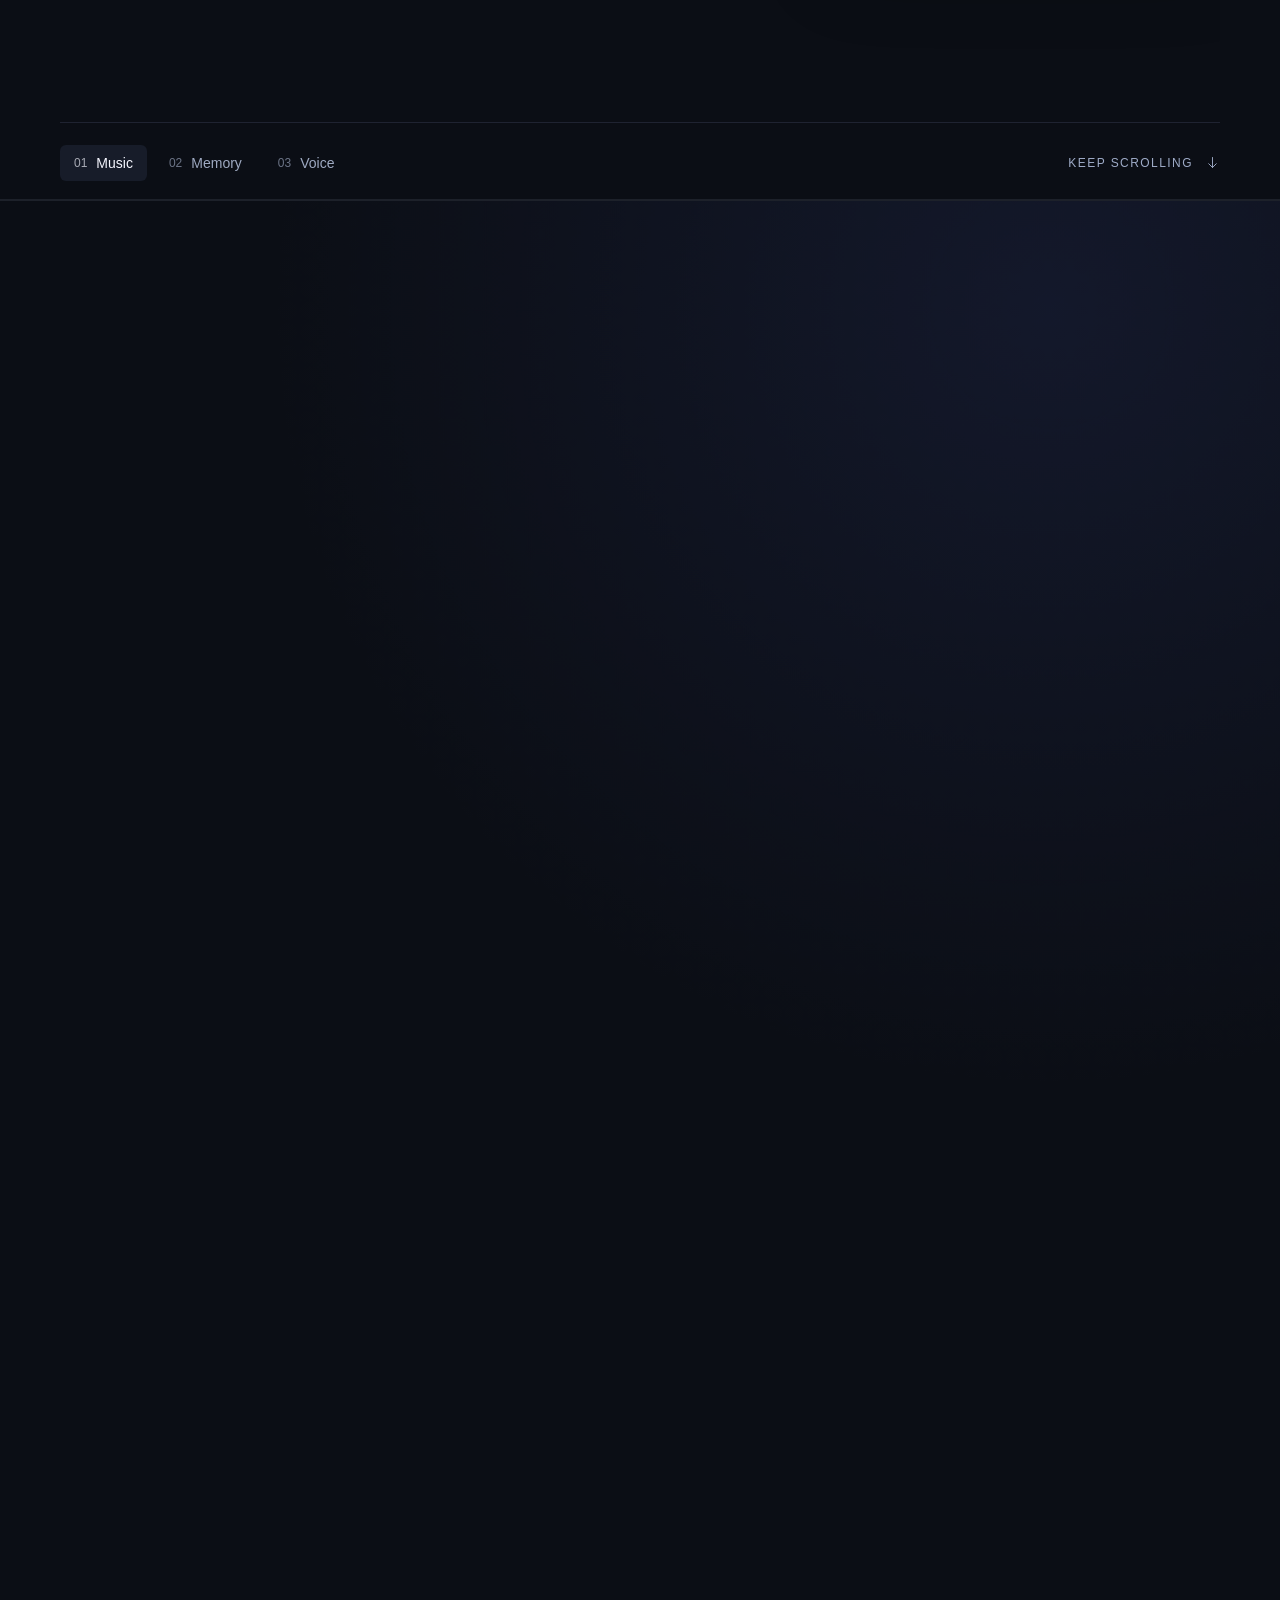
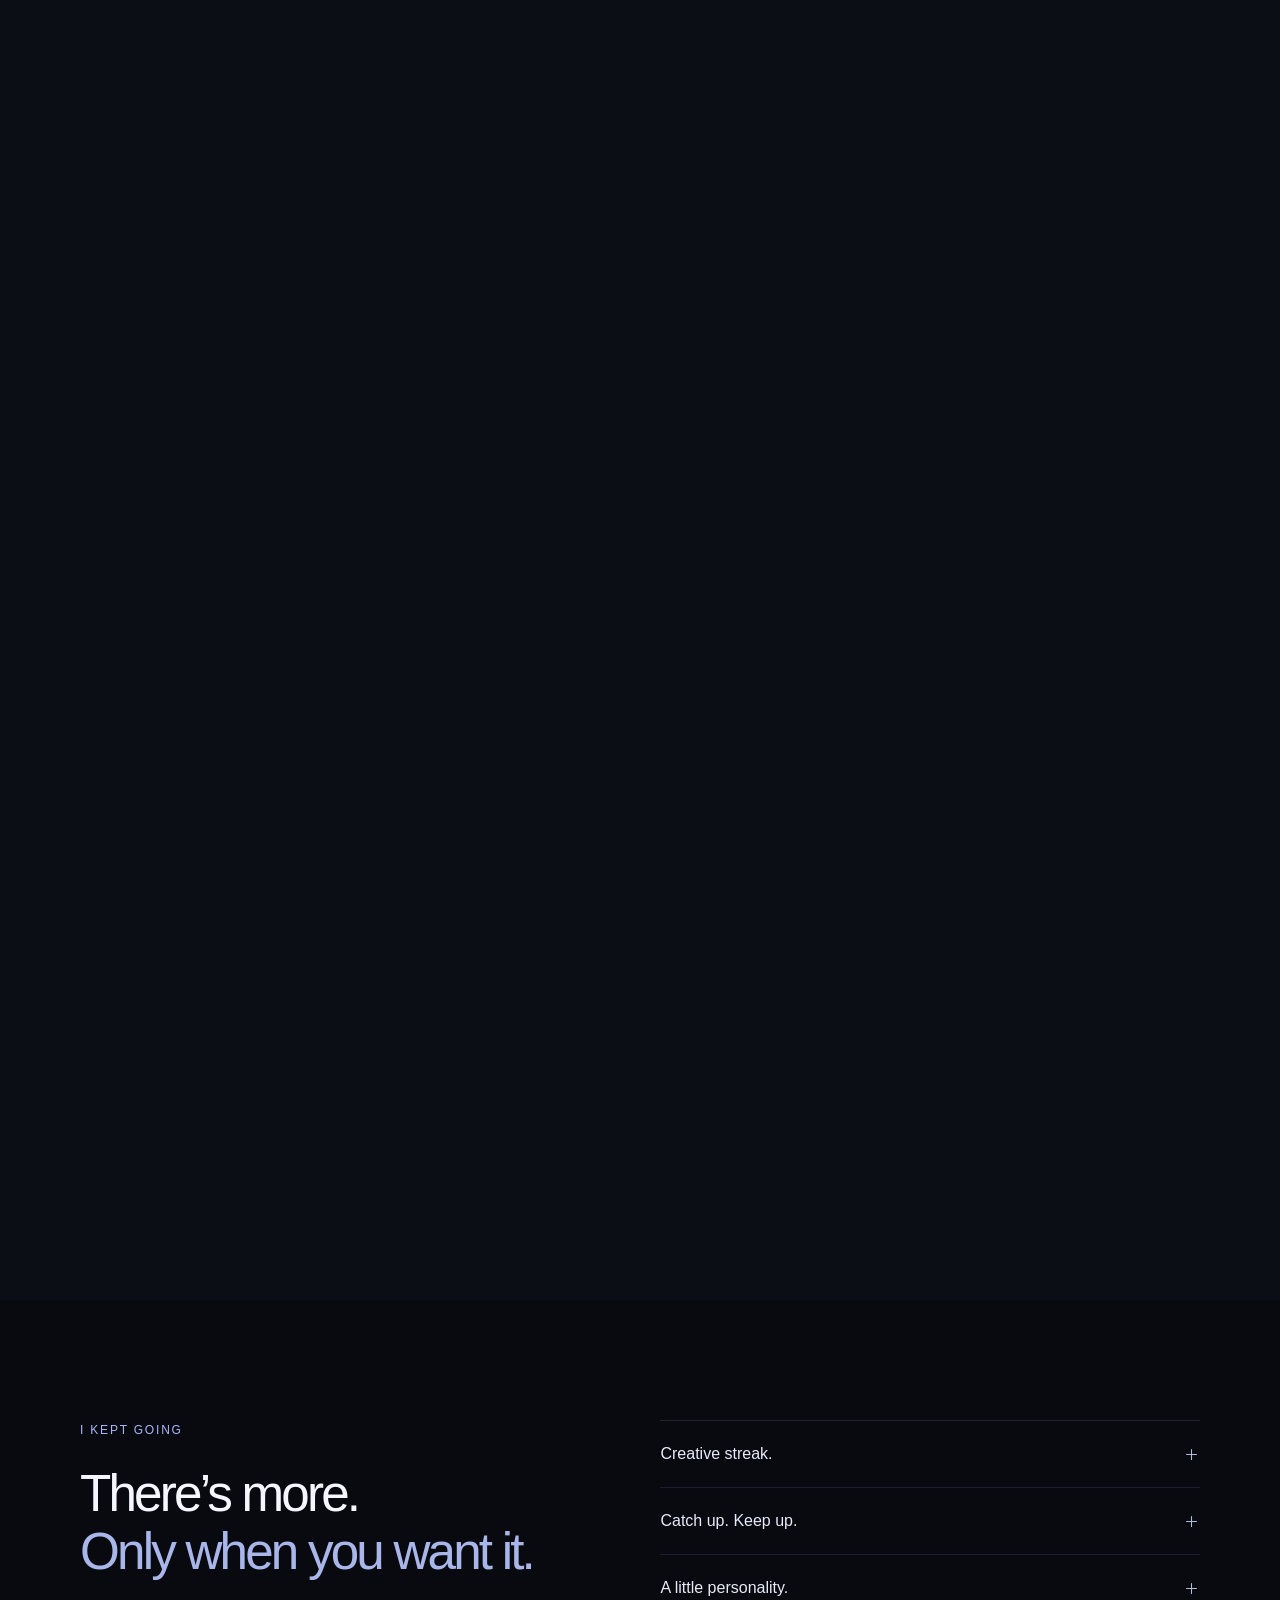
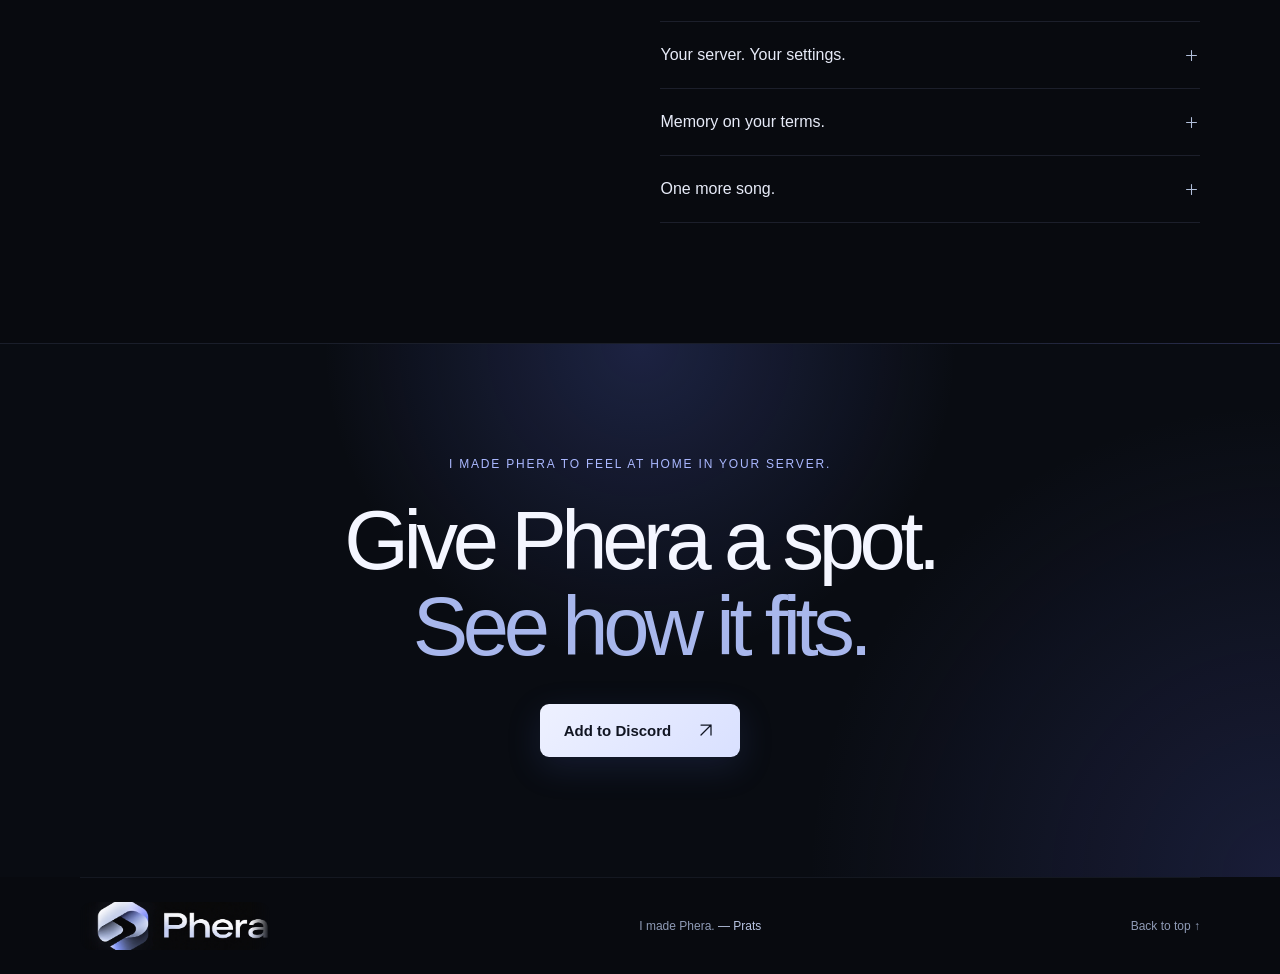
==== commit ce136c0a: "Add files via upload" ====
--- a/index.html
+++ b/index.html
@@ -3,10 +3,10 @@
 <head>
   <meta charset="UTF-8">
   <meta name="viewport" content="width=device-width, initial-scale=1">
-  <meta name="theme-color" content="#242938">
-  <meta name="description" content="Meet Phera. Music, memory and a voice in your Discord server.">
-  <title>Phera — Good company.</title>
-  <link rel="icon" href="./assets/phera-symbol.png" type="image/png">
+  <meta name="theme-color" content="#080a0f">
+  <meta name="description" content="I’m Prats. I made Phera — music, memory and a voice for your Discord server.">
+  <title>Phera — made by Prats.</title>
+  <link rel="icon" href="./assets/phera-favicon.png" type="image/png">
   <link rel="stylesheet" href="./styles.css">
   <script src="./script.js" defer></script>
 </head>
@@ -33,28 +33,28 @@
     <symbol id="i-plus" viewBox="0 0 24 24"><path d="M12 5v14M5 12h14"/></symbol>
   </svg>
   <header class="header">
-    <a class="brand" href="#top" aria-label="Phera home"><span class="mark mark-small"><img src="./assets/phera-symbol.png" width="1254" height="1254" alt=""></span>Phera</a>
+    <a class="brand" href="#top" aria-label="Phera home"><span class="mark mark-small"><img src="./assets/phera-symbol.webp" width="1254" height="1254" alt=""></span>Phera</a>
     <div class="header-actions"><a class="explore-link" href="#music">Explore</a><button id="motion" class="icon-button" aria-label="Pause animations" aria-pressed="false" title="Pause animations"><svg class="icon" aria-hidden="true"><use href="#i-pause"/></svg></button><a class="button button-small" href="https://discord.com/oauth2/authorize?client_id=1544260265900773416" target="_blank" rel="noopener noreferrer">Add to Discord <svg class="icon" aria-hidden="true"><use href="#i-up-right"/></svg></a></div>
     <div class="page-progress" aria-hidden="true"></div>
   </header>
   <main id="main">
     <section id="top" class="hero">
       <div class="hero-halo" aria-hidden="true"></div>
-      <div class="hero-mark" aria-hidden="true"><img src="./assets/phera-symbol.png" width="1254" height="1254" alt="" fetchpriority="high"></div>
-      <div class="hero-copy"><p class="eyebrow">YOUR DISCORD COMPANION</p><h1>Good company.<br><span>One invite away.</span></h1><p class="intro">Music. Memory. A voice in the conversation.</p><a class="button" href="https://discord.com/oauth2/authorize?client_id=1544260265900773416" target="_blank" rel="noopener noreferrer">Meet Phera <svg class="icon" aria-hidden="true"><use href="#i-up-right"/></svg></a></div>
+      <div class="hero-mark" aria-hidden="true"><img src="./assets/phera-symbol.webp" width="1254" height="1254" alt="" fetchpriority="high"></div>
+      <div class="hero-copy"><p class="eyebrow">I’M PRATS. I MADE PHERA.</p><h1>Good company.<br><span>One invite away.</span></h1><p class="intro">I built Phera to bring music, memory and a voice into your Discord conversations.</p><a class="button" href="https://discord.com/oauth2/authorize?client_id=1544260265900773416" target="_blank" rel="noopener noreferrer">Meet Phera <svg class="icon" aria-hidden="true"><use href="#i-up-right"/></svg></a></div>
       <a class="scroll-cue" href="#music"><span></span> Scroll to get acquainted <svg class="icon" aria-hidden="true"><use href="#i-down"/></svg></a>
     </section>
 
     <section class="story" id="story" aria-label="Discover Phera’s features">
       <div class="story-stage">
-        <div class="story-top"><p class="eyebrow">A LITTLE MORE PHERA</p><span id="scene-counter">01 / 03</span></div>
+        <div class="story-top"><p class="eyebrow">HERE’S WHAT I BUILT IN</p><span id="scene-counter">01 / 03</span></div>
         <div class="scene-stack">
           <article class="scene active" id="music" aria-labelledby="music-title">
-            <div class="scene-copy"><p class="chapter-label">01 — MUSIC</p><h2 id="music-title">Set the<br><em>soundtrack.</em></h2><p>A song name. A link. Your whole VC listening together.</p><div class="feature-tags"><span>Queues</span><span>Favourites</span><span>Lyrics</span></div></div>
+            <div class="scene-copy"><p class="chapter-label">01 — MUSIC</p><h2 id="music-title">Set the<br><em>soundtrack.</em></h2><p>I built Phera to turn a song name or link into a soundtrack the whole VC can share.</p><div class="feature-tags"><span>Queues</span><span>Favourites</span><span>Lyrics</span></div></div>
             <div class="scene-visual music-visual">
               <div class="player" id="player">
                 <div class="card-top"><span><svg class="icon" aria-hidden="true"><use href="#i-music"/></svg> THE LOUNGE</span><span class="caption">VISUAL PREVIEW</span></div>
-                <div class="album"><img src="./assets/phera-symbol.png" width="1254" height="1254" alt="Phera silver logo" loading="lazy"><div class="bars" aria-hidden="true"><i></i><i></i><i></i><i></i><i></i></div></div>
+                <div class="album"><img src="./assets/phera-symbol.webp" width="1254" height="1254" alt="Phera silver logo" loading="lazy"><div class="bars" aria-hidden="true"><i></i><i></i><i></i><i></i><i></i></div></div>
                 <div class="track"><div><h3 id="track-title">After Hours</h3><p>Phera Sessions</p></div><button id="favourite" class="icon-button" aria-label="Save demo track to favourites" aria-pressed="false"><svg class="icon" aria-hidden="true"><use href="#i-heart"/></svg></button></div>
                 <div class="track-line" aria-hidden="true"><span id="track-line"></span></div><div class="track-times"><span id="elapsed">0:00</span><span id="duration">3:42</span></div>
                 <div class="player-controls"><span id="play-status">Ready when you are</span><button id="play" class="play-button" aria-label="Play silent visual preview" aria-pressed="false"><svg class="icon" aria-hidden="true"><use href="#i-play"/></svg></button><button id="next" class="icon-button" aria-label="Next demo track"><svg class="icon" aria-hidden="true"><use href="#i-next"/></svg></button></div>
@@ -64,17 +64,17 @@
           </article>
 
           <article class="scene" id="memory" aria-labelledby="memory-title">
-            <div class="scene-copy"><p class="chapter-label">02 — MEMORY</p><h2 id="memory-title">Less explaining.<br><em>More getting you.</em></h2><p>Recent chats and saved details help Phera pick up the thread.</p><div class="feature-tags"><span>Channel-aware</span><span>You’re in control</span></div></div>
+            <div class="scene-copy"><p class="chapter-label">02 — MEMORY</p><h2 id="memory-title">Less explaining.<br><em>More getting you.</em></h2><p>I designed memory so recent chats and saved details help Phera pick up the thread naturally.</p><div class="feature-tags"><span>Channel-aware</span><span>You’re in control</span></div></div>
             <div class="scene-visual memory-visual">
-              <div class="memory-card"><div class="card-top"><span># the-lounge</span><span class="caption">EXAMPLE</span></div><div class="memory-demo" id="memory-demo" role="tabpanel" aria-labelledby="memory-tab-0" tabindex="0"><p class="saved-detail" id="saved-detail"><svg class="icon" aria-hidden="true"><use href="#i-memory"/></svg><span>Jamie likes late-night jazz.</span></p><div class="message human"><span class="avatar">J</span><p id="human-message">What’s the vibe tonight?</p></div><div class="message bot"><span class="mark mark-avatar"><img src="./assets/phera-symbol.png" width="1254" height="1254" alt="Phera"></span><p id="bot-message">Late-night jazz. Feels like your kind of evening.</p></div></div><div class="memory-tabs" role="tablist" aria-label="Memory examples"><button id="memory-tab-0" role="tab" aria-selected="true" aria-controls="memory-demo" data-memory="0">Remember</button><button id="memory-tab-1" role="tab" aria-selected="false" aria-controls="memory-demo" tabindex="-1" data-memory="1">Update</button><button id="memory-tab-2" role="tab" aria-selected="false" aria-controls="memory-demo" tabindex="-1" data-memory="2">Opt out</button></div></div>
+              <div class="memory-card"><div class="card-top"><span># the-lounge</span><span class="caption">EXAMPLE</span></div><div class="memory-demo" id="memory-demo" role="tabpanel" aria-labelledby="memory-tab-0" tabindex="0"><p class="saved-detail" id="saved-detail"><svg class="icon" aria-hidden="true"><use href="#i-memory"/></svg><span>Jamie likes late-night jazz.</span></p><div class="message human"><span class="avatar">J</span><p id="human-message">What’s the vibe tonight?</p></div><div class="message bot"><span class="mark mark-avatar"><img src="./assets/phera-symbol.webp" width="1254" height="1254" alt="Phera"></span><p id="bot-message">Late-night jazz. Feels like your kind of evening.</p></div></div><div class="memory-tabs" role="tablist" aria-label="Memory examples"><button id="memory-tab-0" role="tab" aria-selected="true" aria-controls="memory-demo" data-memory="0">Remember</button><button id="memory-tab-1" role="tab" aria-selected="false" aria-controls="memory-demo" tabindex="-1" data-memory="1">Update</button><button id="memory-tab-2" role="tab" aria-selected="false" aria-controls="memory-demo" tabindex="-1" data-memory="2">Opt out</button></div></div>
               <p class="visual-note">Your context. Your channel. Your call.</p>
             </div>
           </article>
 
           <article class="scene" id="voice" aria-labelledby="voice-title">
-            <div class="scene-copy"><p class="chapter-label">03 — VOICE</p><h2 id="voice-title">Better<br><em>out loud.</em></h2><p>Bring Phera into VC. Turn typed messages and replies into speech.</p><div class="feature-tags"><span>25 voices</span><span>Music continues afterwards</span></div></div>
+            <div class="scene-copy"><p class="chapter-label">03 — VOICE</p><h2 id="voice-title">Better<br><em>out loud.</em></h2><p>I added voice so Phera can join VC and turn typed messages and replies into speech.</p><div class="feature-tags"><span>25 voices</span><span>Music continues afterwards</span></div></div>
             <div class="scene-visual voice-visual">
-              <div class="voice-card"><div class="card-top"><span><svg class="icon" aria-hidden="true"><use href="#i-volume"/></svg> THE LOUNGE</span><span class="caption">VC PREVIEW</span></div><div class="voice-person"><span class="mark"><img src="./assets/phera-symbol.png" width="1254" height="1254" alt="Phera"></span><span>Phera</span></div><div class="wave" aria-hidden="true"></div><p class="voice-quote">“Saved you a spot.”</p><div class="voice-commands"><code>/join</code><code>/speak</code><code>/voice</code></div></div>
+              <div class="voice-card"><div class="card-top"><span><svg class="icon" aria-hidden="true"><use href="#i-volume"/></svg> THE LOUNGE</span><span class="caption">VC PREVIEW</span></div><div class="voice-person"><span class="mark"><img src="./assets/phera-symbol.webp" width="1254" height="1254" alt="Phera"></span><span>Phera</span></div><div class="wave" aria-hidden="true"></div><p class="voice-quote">“Saved you a spot.”</p><div class="voice-commands"><code>/join</code><code>/speak</code><code>/voice</code></div></div>
               <p class="visual-note">Text to speech. No microphone listening.</p>
             </div>
           </article>
@@ -85,19 +85,19 @@
     </section>
 
     <section id="more" class="more section-width">
-      <div class="more-heading reveal"><p class="eyebrow">WHEN YOU NEED A LITTLE EXTRA</p><h2>There’s more.<br><span>Only when you want it.</span></h2></div>
+      <div class="more-heading reveal"><p class="eyebrow">I KEPT GOING</p><h2>There’s more.<br><span>Only when you want it.</span></h2></div>
       <div class="extras reveal">
-        <details><summary><span>Creative streak.</span><svg class="icon" aria-hidden="true"><use href="#i-plus"/></svg></summary><div><p>Generate an image or get a reaction to a photo.</p><code>/imagine · /caption</code></div></details>
-        <details><summary><span>Catch up. Keep up.</span><svg class="icon" aria-hidden="true"><use href="#i-plus"/></svg></summary><div><p>Summarise recent chat, translate text, search the web or set a reminder.</p><code>/summarize · /translate · /search · /remind</code></div></details>
-        <details><summary><span>A little personality.</span><svg class="icon" aria-hidden="true"><use href="#i-plus"/></svg></summary><div><p>Roasts, vibe checks and answers from the magic 8-ball.</p><code>/roast · /vibe-check · /8ball</code></div></details>
-        <details><summary><span>Your server. Your settings.</span><svg class="icon" aria-hidden="true"><use href="#i-plus"/></svg></summary><div><p>Choose all messages, smart replies, mentions only or off. Moderators can also manage timeouts, nicknames and channel locks.</p><code>/chat-mode · /timeout · /rename · /lock</code></div></details>
-        <details><summary><span>Memory on your terms.</span><svg class="icon" aria-hidden="true"><use href="#i-plus"/></svg></summary><div><p>See and correct your saved facts, opt out in a channel, or clear your stored messages and facts across the bot’s chat memory.</p><code>/memory · /remember · /memory-optout · /forget-me</code></div></details>
-        <details><summary><span>One more song.</span><svg class="icon" aria-hidden="true"><use href="#i-plus"/></svg></summary><div><p>Queue tracks or supported Spotify collections, randomise the queue, save favourites and find lyrics.</p><code>/play · /queue · /favourites · /lyrics · /volume</code></div></details>
+        <details><summary><span>Creative streak.</span><svg class="icon" aria-hidden="true"><use href="#i-plus"/></svg></summary><div><p>I gave Phera image generation and photo reactions for when the chat needs something visual.</p><code>/imagine · /caption</code></div></details>
+        <details><summary><span>Catch up. Keep up.</span><svg class="icon" aria-hidden="true"><use href="#i-plus"/></svg></summary><div><p>I added summaries, translation, web search and reminders so useful stuff stays close by.</p><code>/summarize · /translate · /search · /remind</code></div></details>
+        <details><summary><span>A little personality.</span><svg class="icon" aria-hidden="true"><use href="#i-plus"/></svg></summary><div><p>I gave Phera a bit of personality too — roasts, vibe checks and a magic 8-ball included.</p><code>/roast · /vibe-check · /8ball</code></div></details>
+        <details><summary><span>Your server. Your settings.</span><svg class="icon" aria-hidden="true"><use href="#i-plus"/></svg></summary><div><p>I made the server controls flexible: all messages, smart replies, mentions only or off, plus moderator tools.</p><code>/chat-mode · /timeout · /rename · /lock</code></div></details>
+        <details><summary><span>Memory on your terms.</span><svg class="icon" aria-hidden="true"><use href="#i-plus"/></svg></summary><div><p>I made memory something you can inspect, correct, opt out of or clear whenever you want.</p><code>/memory · /remember · /memory-optout · /forget-me</code></div></details>
+        <details><summary><span>One more song.</span><svg class="icon" aria-hidden="true"><use href="#i-plus"/></svg></summary><div><p>I built the music controls for actual shared listening: queues, favourites, shuffle, lyrics and volume.</p><code>/play · /queue · /favourites · /lyrics · /volume</code></div></details>
       </div>
     </section>
-    <section class="closing"><div class="reveal"><p class="eyebrow">SAME SERVER. NEW ENERGY.</p><h2>Make room<br><span>for Phera.</span></h2><a class="button" href="https://discord.com/oauth2/authorize?client_id=1544260265900773416" target="_blank" rel="noopener noreferrer">Add to Discord <svg class="icon" aria-hidden="true"><use href="#i-up-right"/></svg></a></div></section>
+    <section class="closing"><div class="reveal"><p class="eyebrow">I MADE PHERA TO FEEL AT HOME IN YOUR SERVER.</p><h2>Give Phera a spot.<br><span>See how it fits.</span></h2><a class="button" href="https://discord.com/oauth2/authorize?client_id=1544260265900773416" target="_blank" rel="noopener noreferrer">Add to Discord <svg class="icon" aria-hidden="true"><use href="#i-up-right"/></svg></a></div></section>
   </main>
-  <footer class="footer section-width"><a href="#top" class="footer-logo" aria-label="Phera, back to top"><img src="./assets/phera-wordmark.png" width="2048" height="722" alt="Phera" loading="lazy"></a><p>I made Phera. <span>— Prats</span></p><a href="#top">Back to top ↑</a></footer>
+  <footer class="footer section-width"><a href="#top" class="footer-logo" aria-label="Phera, back to top"><img src="./assets/phera-wordmark.webp" width="2048" height="722" alt="Phera" loading="lazy"></a><p>I made Phera. <span>— Prats</span></p><a href="#top">Back to top ↑</a></footer>
   <div id="notice" role="status" aria-live="polite" aria-atomic="true"></div>
 </body>
 </html>
--- a/styles.css
+++ b/styles.css
@@ -1615,3 +1615,370 @@
     bottom:16px;
   }
 }
+
+
+/* --------------------------------------------------------------------------
+   Phera brand pass — dark logo-led palette + larger home mark
+   -------------------------------------------------------------------------- */
+:root {
+  --bg:#080a0f;
+  --text:#f5f7ff;
+  --muted:#9ca8c5;
+  --accent:#a9b5ff;
+  --line:rgba(177,192,255,.14);
+}
+
+html { background:#080a0f; }
+body {
+  background:#080a0f;
+  color:var(--text);
+}
+
+.header {
+  background:rgba(7,9,14,.78);
+  border-bottom-color:rgba(186,198,255,.11);
+  box-shadow:0 10px 35px rgba(0,0,0,.18);
+}
+.brand { color:#f5f6ff; }
+.explore-link { color:#b6bfd7; }
+.icon-button { color:#b9c5e5; }
+.icon-button:hover { background:rgba(151,169,255,.09); }
+.page-progress { background:linear-gradient(90deg,#8497ff,#dbe1ff); }
+
+/* Crop into the supplied square artwork so the symbol reads clearly at small sizes. */
+.header .mark-small {
+  width:38px;
+  height:38px;
+  min-width:38px;
+  border-radius:11px;
+  overflow:hidden;
+  box-shadow:0 0 26px rgba(118,137,255,.18);
+  background:#080a0f;
+}
+.header .mark-small img {
+  position:absolute;
+  width:86px !important;
+  height:86px !important;
+  max-width:none;
+  left:50%;
+  top:50%;
+  transform:translate(-50%,-50%) !important;
+  object-fit:cover;
+}
+
+.button {
+  background:linear-gradient(135deg,#f4f6ff 0%,#dfe5ff 100%);
+  color:#111522;
+  box-shadow:0 10px 34px rgba(80,98,190,.18);
+}
+.button:hover {
+  background:#fff;
+  box-shadow:0 14px 42px rgba(103,119,222,.26);
+}
+
+.hero {
+  min-height:100svh;
+  padding:96px 24px 78px;
+  background:
+    radial-gradient(circle at 0% 0%,rgba(90,106,214,.68) 0,rgba(43,53,119,.30) 22%,transparent 46%),
+    radial-gradient(circle at 100% 100%,rgba(91,98,211,.58) 0,rgba(38,43,102,.25) 23%,transparent 48%),
+    radial-gradient(ellipse at 50% 38%,rgba(53,65,126,.20),transparent 38%),
+    #080a0f;
+}
+.hero:after {
+  content:"";
+  position:absolute;
+  inset:0;
+  pointer-events:none;
+  background:linear-gradient(180deg,transparent 72%,#080a0f 100%);
+  z-index:0;
+}
+.hero-halo {
+  top:100px;
+  width:620px;
+  height:440px;
+  background:rgba(107,124,242,.09);
+  filter:blur(92px);
+}
+
+/* The artwork itself is large and softly feathered into the matching page palette. */
+.hero-mark {
+  width:400px;
+  height:330px;
+  margin-top:4px;
+  position:relative;
+  overflow:hidden;
+  mix-blend-mode:normal;
+  transform:translateY(var(--hero-shift,0px));
+  animation:float 9s ease-in-out infinite;
+  -webkit-mask-image:radial-gradient(ellipse 62% 66% at 50% 50%,#000 55%,rgba(0,0,0,.92) 72%,transparent 100%);
+  mask-image:radial-gradient(ellipse 62% 66% at 50% 50%,#000 55%,rgba(0,0,0,.92) 72%,transparent 100%);
+  filter:drop-shadow(0 28px 58px rgba(82,99,214,.16));
+  z-index:1;
+}
+.hero-mark img {
+  position:absolute;
+  width:760px !important;
+  height:760px !important;
+  max-width:none;
+  left:50%;
+  top:50%;
+  transform:translate(-50%,-50%) !important;
+  object-fit:cover;
+}
+.hero-copy { z-index:2; margin-top:-6px; }
+.hero .eyebrow {
+  color:#b7c1ff;
+  text-shadow:0 0 24px rgba(130,149,255,.18);
+}
+.hero h1 { color:#f7f8ff; }
+.hero h1 span { color:#abb9ef; }
+.intro {
+  color:#aeb8d2;
+  max-width:590px;
+  margin-inline:auto;
+}
+.scroll-cue { color:#99a6c3; z-index:2; }
+.scroll-cue>span { background:linear-gradient(#aab8ff,transparent); }
+
+/* Keep the logo large even on a short desktop viewport. */
+@media (min-width:761px) and (max-height:900px) {
+  .hero { padding:86px 24px 64px; }
+  .hero-mark { width:330px; height:260px; }
+  .hero-mark img { width:640px !important; height:640px !important; }
+  .hero-copy { margin-top:-12px; }
+  .hero h1 { font-size:clamp(3.35rem,5vw,4.75rem); margin-top:12px; }
+  .intro { margin-top:18px; margin-bottom:22px; }
+}
+
+.story {
+  background:#0b0e15;
+  border-top-color:rgba(168,184,255,.11);
+}
+.pinned .story[data-scene="0"] {
+  background:
+    radial-gradient(circle at 82% 28%,rgba(70,87,176,.14),transparent 28%),
+    #0b0e15;
+}
+.pinned .story[data-scene="1"] {
+  background:
+    radial-gradient(circle at 74% 40%,rgba(95,106,197,.12),transparent 30%),
+    #0d1019;
+  color:var(--text);
+}
+.pinned .story[data-scene="2"] {
+  background:
+    radial-gradient(circle at 78% 36%,rgba(76,104,183,.17),transparent 30%),
+    #0b1019;
+}
+
+/* Override the old light-memory-scene palette: the whole experience now stays in the logo world. */
+.pinned .story[data-scene="1"] .eyebrow,
+.pinned .story[data-scene="1"] .chapter-label { color:#aebaff; }
+.pinned .story[data-scene="1"] h2 em { color:#aabaf1; }
+.pinned .story[data-scene="1"] .scene-copy>p:not(.chapter-label),
+.pinned .story[data-scene="1"] .visual-note,
+.pinned .story[data-scene="1"] .story-top>span,
+.pinned .story[data-scene="1"] .continue-cue { color:#a5b0c9; }
+.pinned .story[data-scene="1"] .feature-tags span {
+  color:#ccd4ef;
+  border-color:rgba(165,181,245,.18);
+}
+.pinned .story[data-scene="1"] .chapter-nav a { color:#a7b2ca; }
+.pinned .story[data-scene="1"] .chapter-nav a.active {
+  background:rgba(128,146,232,.12);
+  color:#f5f7ff;
+}
+.pinned .story[data-scene="1"] .story-bottom { border-color:rgba(166,180,235,.13); }
+
+.story-top>span,.chapter-label,.continue-cue,.visual-note { color:#9eabc7; }
+.scene h2 em { color:#aebcf3; }
+.scene-copy>p:not(.chapter-label) { color:#a9b3ca; }
+.feature-tags span {
+  color:#c9d1e6;
+  border-color:rgba(176,190,246,.16);
+  background:rgba(117,134,210,.035);
+}
+.chapter-nav a { color:#9faac2; }
+.chapter-nav a:hover,.chapter-nav a.active {
+  background:rgba(150,169,255,.085);
+  color:#f6f7ff;
+}
+.story-bottom { border-color:rgba(175,190,248,.12); }
+.chapter-progress { background:rgba(188,200,255,.06); }
+.chapter-progress span { background:linear-gradient(90deg,#7f93ff,#d4ddff); }
+
+.player,.memory-card,.voice-card {
+  border-color:rgba(175,192,255,.15);
+  box-shadow:0 28px 78px rgba(0,0,0,.36),0 0 54px rgba(91,106,207,.055);
+}
+.player {
+  background:linear-gradient(145deg,#151b2a,#0f1420);
+}
+.memory-card {
+  color:#e9edff;
+  background:linear-gradient(145deg,#151a27,#0e131d);
+  border-color:rgba(167,183,246,.14);
+}
+.memory-card .card-top {
+  color:#aeb9d2;
+  border-bottom-color:rgba(161,177,235,.11);
+}
+.memory-card .caption { color:#8f9bb8; }
+.saved-detail {
+  background:rgba(111,128,204,.10);
+  border-color:rgba(148,166,236,.15);
+  color:#bec8e7;
+}
+.message p { color:#d7ddef; }
+.avatar {
+  background:#1e2638;
+  color:#b8c5e4;
+}
+.memory-tabs button {
+  background:#141b28;
+  border-color:rgba(157,176,239,.13);
+  color:#aab6d3;
+}
+.memory-tabs button[aria-selected="true"] {
+  background:linear-gradient(135deg,#6576ca,#5264b7);
+  color:#fff;
+  border-color:#7282d4;
+}
+.voice-card { background:linear-gradient(145deg,#172238,#111929); }
+.card-top { color:#d0d8ee; }
+.caption { color:#98a5c0; }
+
+/* Use the actual supplied artwork as the visual preview rather than a placeholder cut-out. */
+.album {
+  background:#080a0f;
+  border:1px solid rgba(158,176,247,.08);
+}
+.album>img {
+  position:absolute;
+  width:100% !important;
+  height:100% !important;
+  max-width:none;
+  max-height:none;
+  inset:0;
+  transform:none;
+  object-fit:cover;
+}
+
+/* Avatar crops from the same square artwork. */
+.mark-avatar,.voice-person>.mark {
+  background:#090b10;
+  overflow:hidden;
+}
+.mark-avatar img,.voice-person>.mark img {
+  position:absolute;
+  width:220% !important;
+  height:220% !important;
+  max-width:none;
+  left:50%;
+  top:50%;
+  transform:translate(-50%,-50%) !important;
+  object-fit:cover;
+}
+
+.more {
+  position:relative;
+}
+.more:before {
+  content:"";
+  position:absolute;
+  inset:-80px -20vw;
+  z-index:-1;
+  background:radial-gradient(circle at 22% 24%,rgba(73,87,173,.10),transparent 30%);
+  pointer-events:none;
+}
+.more h2 span { color:#a9b6ea; }
+summary { color:#e7ebf8; }
+details { border-color:rgba(174,189,244,.12); }
+details p { color:#a7b3cd; }
+details code { color:#b8c5ee; }
+
+.closing {
+  position:relative;
+  overflow:hidden;
+  background:
+    radial-gradient(circle at 50% 0%,rgba(91,108,220,.24),transparent 38%),
+    radial-gradient(circle at 100% 100%,rgba(76,83,177,.24),transparent 34%),
+    #090c12;
+  color:#f4f6ff;
+  border-top:1px solid rgba(175,189,248,.10);
+}
+.closing .eyebrow { color:#aab8ff; }
+.closing h2 span { color:#a8b7ec; }
+.closing .button {
+  background:linear-gradient(135deg,#eef1ff,#d9e0ff);
+  color:#111522;
+}
+.closing .button:hover { background:#fff; }
+
+.footer {
+  min-height:86px;
+  border-top:1px solid rgba(170,185,241,.08);
+}
+.footer p,.footer>a:last-child { color:#8f9bb6; }
+.footer p span { color:#b8c4e2; }
+.footer-logo {
+  width:164px;
+  height:48px;
+  position:relative;
+  overflow:hidden;
+  mix-blend-mode:normal;
+  border-radius:12px;
+  -webkit-mask-image:linear-gradient(90deg,transparent,#000 10%,#000 90%,transparent);
+  mask-image:linear-gradient(90deg,transparent,#000 10%,#000 90%,transparent);
+}
+.footer-logo img {
+  position:absolute;
+  width:330px;
+  max-width:none;
+  height:auto;
+  left:50%;
+  top:50%;
+  transform:translate(-50%,-50%);
+}
+
+@media(max-width:760px) {
+  .hero { padding-top:88px; min-height:830px; }
+  .hero-mark { width:300px; height:260px; }
+  .hero-mark img { width:610px !important; height:610px !important; }
+  .hero .eyebrow { font-size:.69rem; }
+  .footer-logo { width:138px; }
+}
+
+@media(max-width:420px) {
+  .hero-mark { width:260px; height:225px; }
+  .hero-mark img { width:540px !important; height:540px !important; }
+}
+
+/* Final sizing tune after checking the supplied artwork crop. */
+.header .mark-small img {
+  width:80px !important;
+  height:80px !important;
+}
+.hero-mark {
+  width:420px;
+  height:360px;
+}
+.hero-mark img {
+  width:730px !important;
+  height:730px !important;
+}
+.footer-logo { width:190px; }
+@media (min-width:761px) and (max-height:900px) {
+  .hero-mark { width:340px; height:290px; }
+  .hero-mark img { width:610px !important; height:610px !important; }
+}
+@media(max-width:760px) {
+  .hero-mark { width:310px; height:270px; }
+  .hero-mark img { width:570px !important; height:570px !important; }
+  .footer-logo { width:164px; }
+}
+@media(max-width:420px) {
+  .hero-mark { width:275px; height:235px; }
+  .hero-mark img { width:520px !important; height:520px !important; }
+}
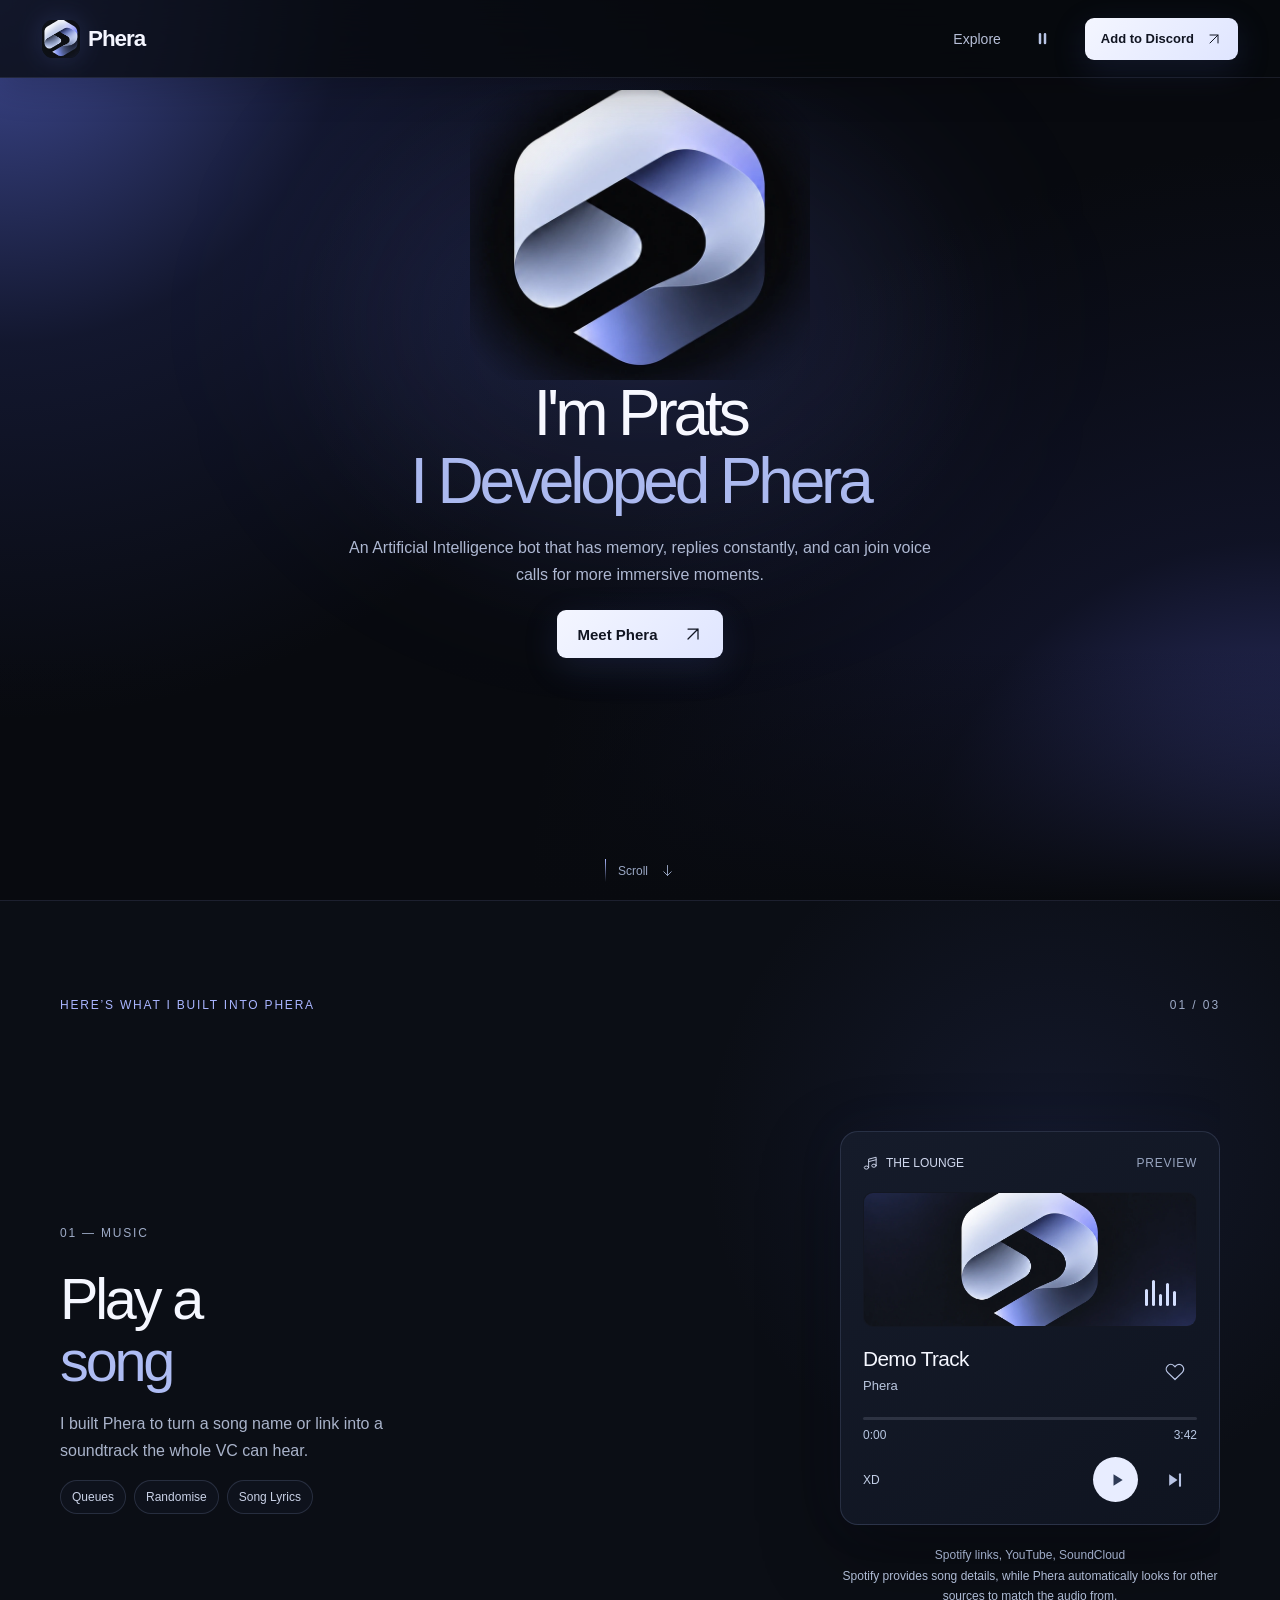
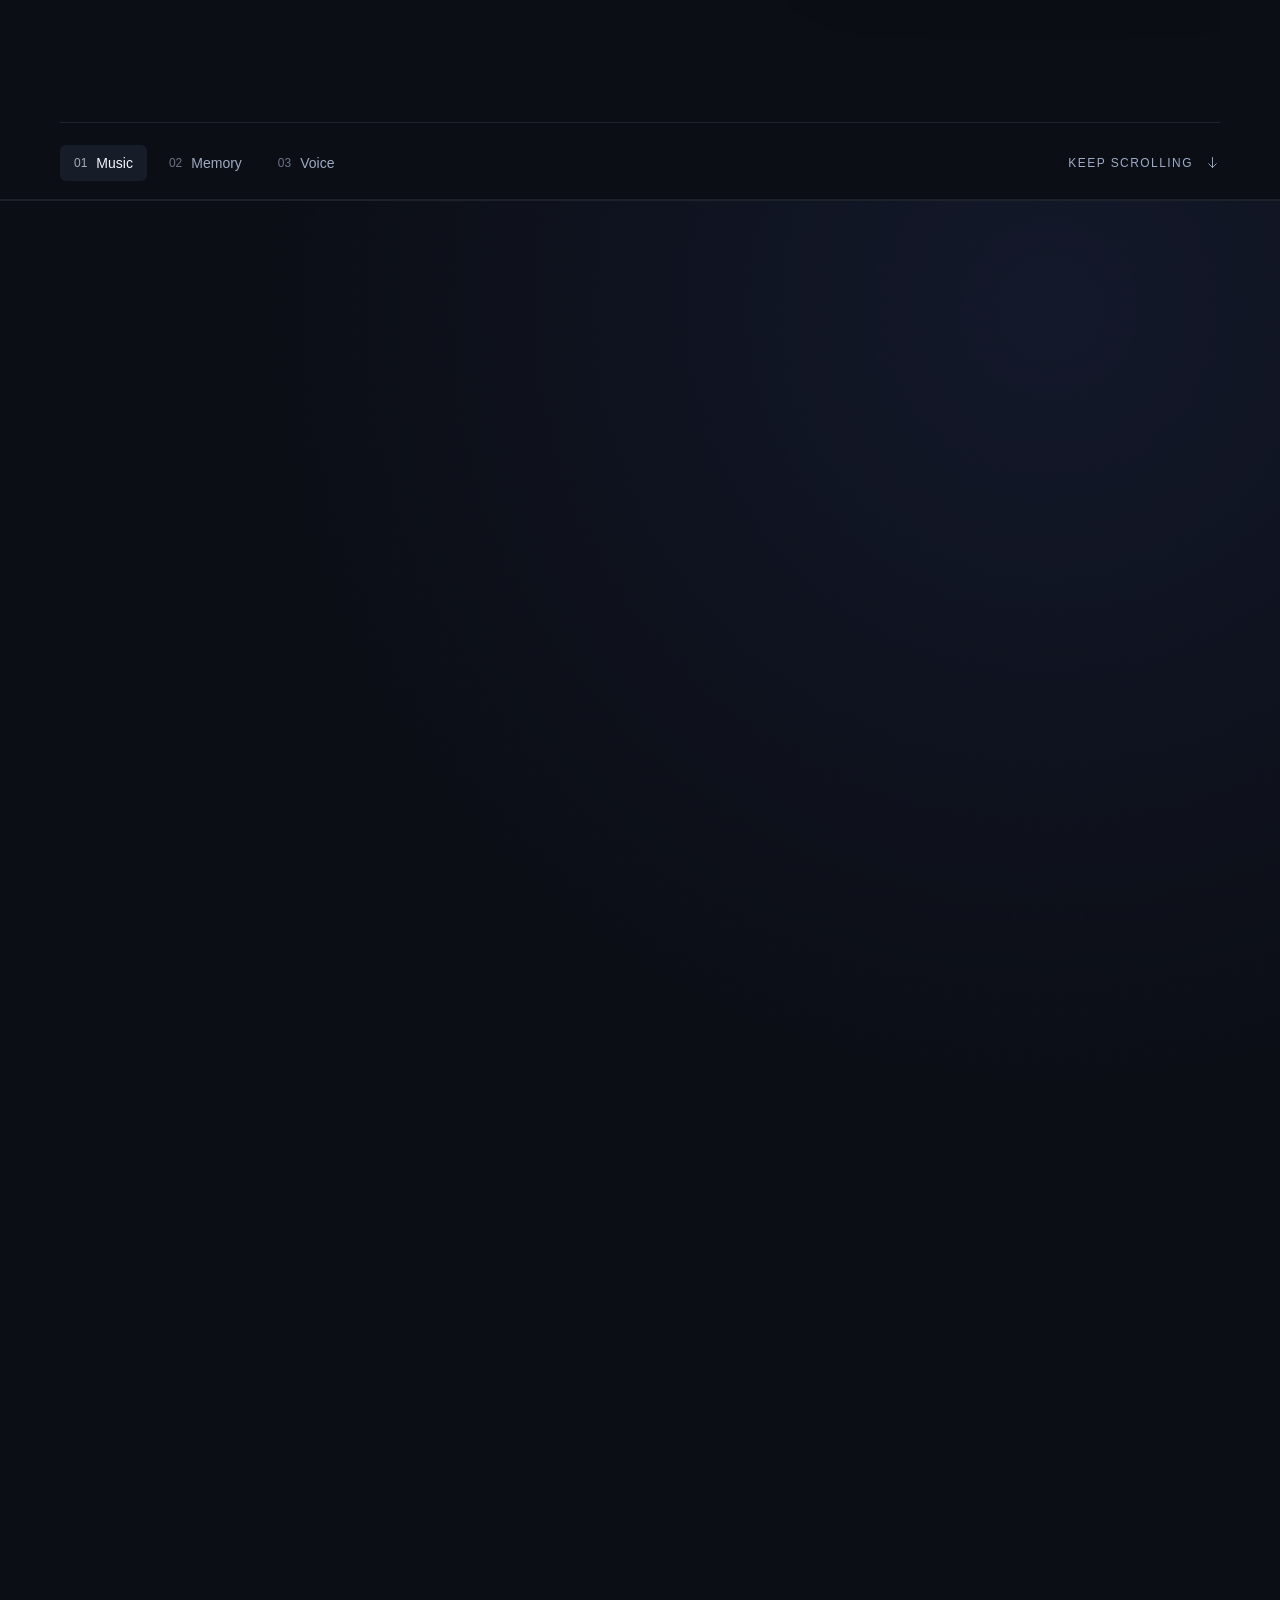
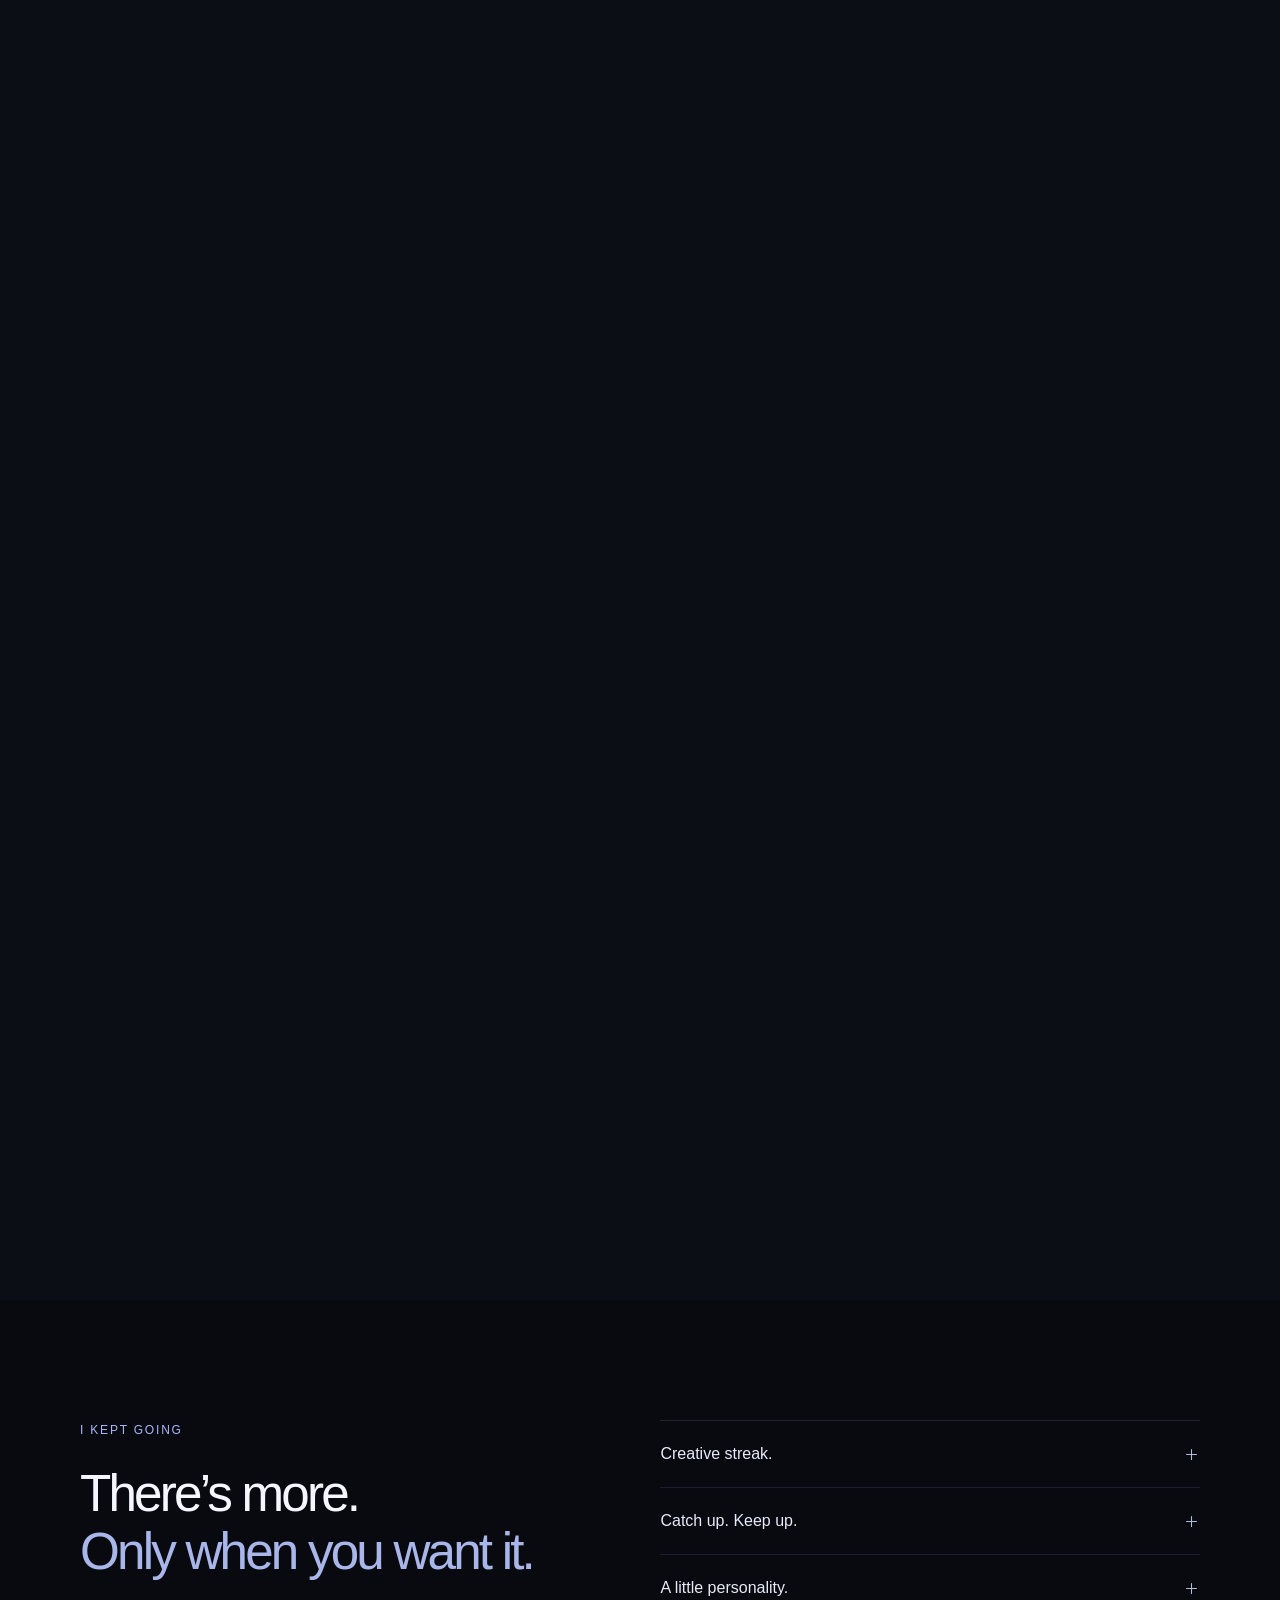
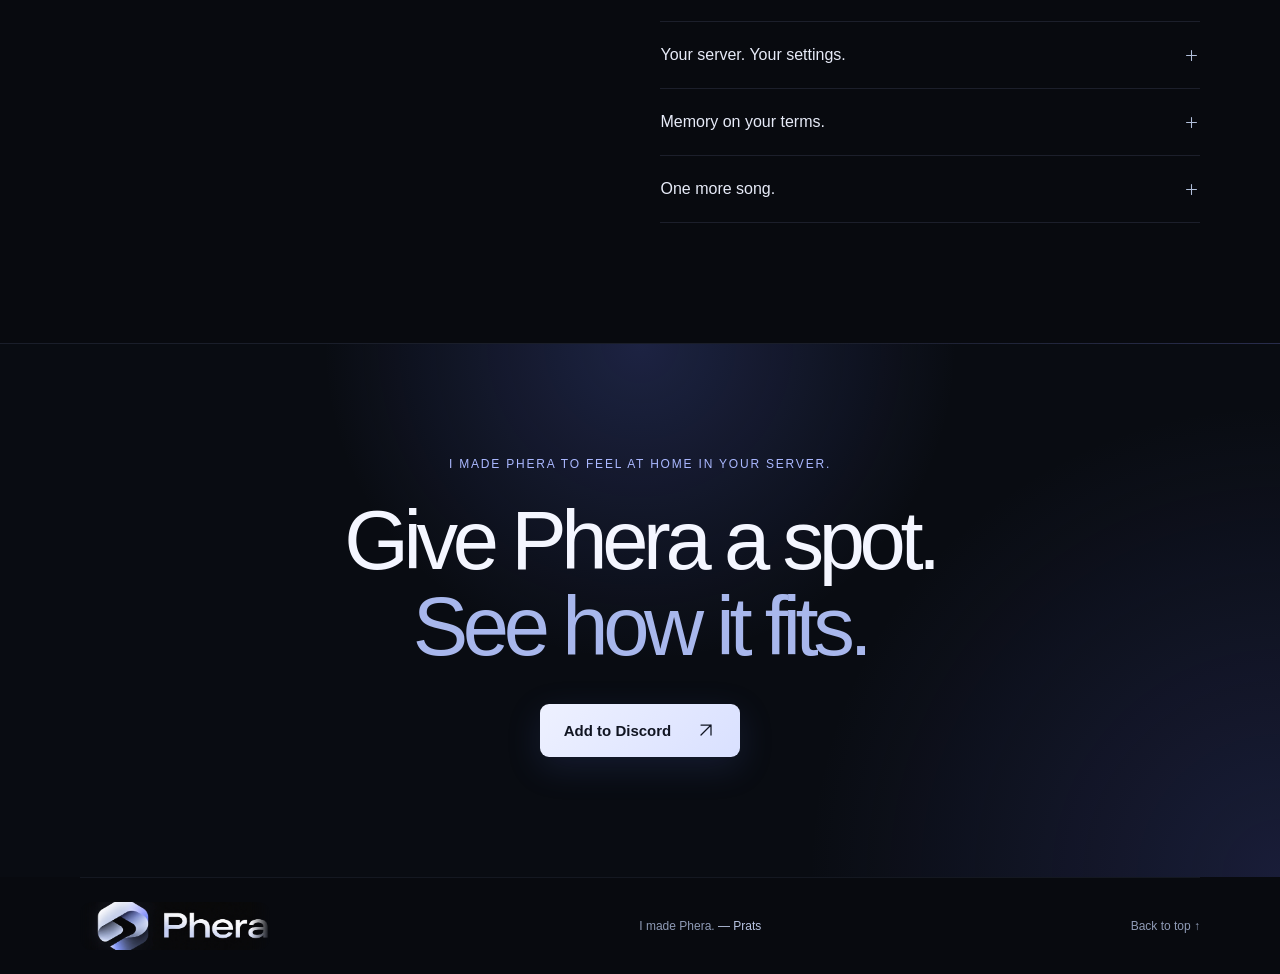
==== commit dae16f76: "Update index.html" ====
--- a/index.html
+++ b/index.html
@@ -4,8 +4,8 @@
   <meta charset="UTF-8">
   <meta name="viewport" content="width=device-width, initial-scale=1">
   <meta name="theme-color" content="#080a0f">
-  <meta name="description" content="I’m Prats. I made Phera — music, memory and a voice for your Discord server.">
-  <title>Phera — made by Prats.</title>
+  <meta name="description" content="I made Phera, an Artificial Intelligence music, memory and a voice bot for Discord servers.">
+  <title>Phera, Developed by Prats.</title>
   <link rel="icon" href="./assets/phera-favicon.png" type="image/png">
   <link rel="stylesheet" href="./styles.css">
   <script src="./script.js" defer></script>
@@ -41,32 +41,32 @@
     <section id="top" class="hero">
       <div class="hero-halo" aria-hidden="true"></div>
       <div class="hero-mark" aria-hidden="true"><img src="./assets/phera-symbol.webp" width="1254" height="1254" alt="" fetchpriority="high"></div>
-      <div class="hero-copy"><p class="eyebrow">I’M PRATS. I MADE PHERA.</p><h1>Good company.<br><span>One invite away.</span></h1><p class="intro">I built Phera to bring music, memory and a voice into your Discord conversations.</p><a class="button" href="https://discord.com/oauth2/authorize?client_id=1544260265900773416" target="_blank" rel="noopener noreferrer">Meet Phera <svg class="icon" aria-hidden="true"><use href="#i-up-right"/></svg></a></div>
-      <a class="scroll-cue" href="#music"><span></span> Scroll to get acquainted <svg class="icon" aria-hidden="true"><use href="#i-down"/></svg></a>
+      <div class="hero-copy"><h1>I'm Prats<br><span>I Developed Phera</span></h1><p class="intro">An Artificial Intelligence bot that has memory, replies constantly, and can join voice calls for more immersive moments.</p><a class="button" href="https://discord.com/oauth2/authorize?client_id=1544260265900773416" target="_blank" rel="noopener noreferrer">Meet Phera <svg class="icon" aria-hidden="true"><use href="#i-up-right"/></svg></a></div>
+      <a class="scroll-cue" href="#music"><span></span> Scroll <svg class="icon" aria-hidden="true"><use href="#i-down"/></svg></a>
     </section>
 
     <section class="story" id="story" aria-label="Discover Phera’s features">
       <div class="story-stage">
-        <div class="story-top"><p class="eyebrow">HERE’S WHAT I BUILT IN</p><span id="scene-counter">01 / 03</span></div>
+        <div class="story-top"><p class="eyebrow">HERE’S WHAT I BUILT INTO PHERA</p><span id="scene-counter">01 / 03</span></div>
         <div class="scene-stack">
           <article class="scene active" id="music" aria-labelledby="music-title">
-            <div class="scene-copy"><p class="chapter-label">01 — MUSIC</p><h2 id="music-title">Set the<br><em>soundtrack.</em></h2><p>I built Phera to turn a song name or link into a soundtrack the whole VC can share.</p><div class="feature-tags"><span>Queues</span><span>Favourites</span><span>Lyrics</span></div></div>
+            <div class="scene-copy"><p class="chapter-label">01 — MUSIC</p><h2 id="music-title">Play a<br><em>song</em></h2><p>I built Phera to turn a song name or link into a soundtrack the whole VC can hear.</p><div class="feature-tags"><span>Queues</span><span>Randomise</span><span>Song Lyrics</span></div></div>
             <div class="scene-visual music-visual">
               <div class="player" id="player">
-                <div class="card-top"><span><svg class="icon" aria-hidden="true"><use href="#i-music"/></svg> THE LOUNGE</span><span class="caption">VISUAL PREVIEW</span></div>
+                <div class="card-top"><span><svg class="icon" aria-hidden="true"><use href="#i-music"/></svg> THE LOUNGE</span><span class="caption"> PREVIEW</span></div>
                 <div class="album"><img src="./assets/phera-symbol.webp" width="1254" height="1254" alt="Phera silver logo" loading="lazy"><div class="bars" aria-hidden="true"><i></i><i></i><i></i><i></i><i></i></div></div>
-                <div class="track"><div><h3 id="track-title">After Hours</h3><p>Phera Sessions</p></div><button id="favourite" class="icon-button" aria-label="Save demo track to favourites" aria-pressed="false"><svg class="icon" aria-hidden="true"><use href="#i-heart"/></svg></button></div>
+                <div class="track"><div><h3 id="track-title">Demo Track</h3><p>Phera</p></div><button id="favourite" class="icon-button" aria-label="Save demo track to favourites" aria-pressed="false"><svg class="icon" aria-hidden="true"><use href="#i-heart"/></svg></button></div>
                 <div class="track-line" aria-hidden="true"><span id="track-line"></span></div><div class="track-times"><span id="elapsed">0:00</span><span id="duration">3:42</span></div>
-                <div class="player-controls"><span id="play-status">Ready when you are</span><button id="play" class="play-button" aria-label="Play silent visual preview" aria-pressed="false"><svg class="icon" aria-hidden="true"><use href="#i-play"/></svg></button><button id="next" class="icon-button" aria-label="Next demo track"><svg class="icon" aria-hidden="true"><use href="#i-next"/></svg></button></div>
+                <div class="player-controls"><span id="play-status">XD</span><button id="play" class="play-button" aria-label="Play silent visual preview" aria-pressed="false"><svg class="icon" aria-hidden="true"><use href="#i-play"/></svg></button><button id="next" class="icon-button" aria-label="Next demo track"><svg class="icon" aria-hidden="true"><use href="#i-next"/></svg></button></div>
               </div>
-              <p class="visual-note">Spotify links · YouTube · SoundCloud<br><span>Spotify supplies track info; audio comes from matched sources.</span></p>
+              <p class="visual-note">Spotify links, YouTube, SoundCloud<br><span>Spotify provides song details, while Phera automatically looks for other sources to match the audio from.</span></p>
             </div>
           </article>
 
           <article class="scene" id="memory" aria-labelledby="memory-title">
-            <div class="scene-copy"><p class="chapter-label">02 — MEMORY</p><h2 id="memory-title">Less explaining.<br><em>More getting you.</em></h2><p>I designed memory so recent chats and saved details help Phera pick up the thread naturally.</p><div class="feature-tags"><span>Channel-aware</span><span>You’re in control</span></div></div>
+            <div class="scene-copy"><p class="chapter-label">02 — ADAPTIVE MEMORY</p><h2 id="memory-title">Less forgetful.<br><em>More immersive.</em></h2><p>I designed adaptive memory so recent chats and saved details help Phera pick up conversations naturally.</p><div class="feature-tags"><span>More like a friend</span><span>In depth conversations</span></div></div>
             <div class="scene-visual memory-visual">
-              <div class="memory-card"><div class="card-top"><span># the-lounge</span><span class="caption">EXAMPLE</span></div><div class="memory-demo" id="memory-demo" role="tabpanel" aria-labelledby="memory-tab-0" tabindex="0"><p class="saved-detail" id="saved-detail"><svg class="icon" aria-hidden="true"><use href="#i-memory"/></svg><span>Jamie likes late-night jazz.</span></p><div class="message human"><span class="avatar">J</span><p id="human-message">What’s the vibe tonight?</p></div><div class="message bot"><span class="mark mark-avatar"><img src="./assets/phera-symbol.webp" width="1254" height="1254" alt="Phera"></span><p id="bot-message">Late-night jazz. Feels like your kind of evening.</p></div></div><div class="memory-tabs" role="tablist" aria-label="Memory examples"><button id="memory-tab-0" role="tab" aria-selected="true" aria-controls="memory-demo" data-memory="0">Remember</button><button id="memory-tab-1" role="tab" aria-selected="false" aria-controls="memory-demo" tabindex="-1" data-memory="1">Update</button><button id="memory-tab-2" role="tab" aria-selected="false" aria-controls="memory-demo" tabindex="-1" data-memory="2">Opt out</button></div></div>
+              <div class="memory-card"><div class="card-top"><span># the-lounge</span><span class="caption">EXAMPLE</span></div><div class="memory-demo" id="memory-demo" role="tabpanel" aria-labelledby="memory-tab-0" tabindex="0"><p class="saved-detail" id="saved-detail"><svg class="icon" aria-hidden="true"><use href="#i-memory"/></svg><span>Prats likes playing Minecraft on Tuesday nights.</span></p><div class="message human"><span class="avatar">P</span><p id="human-message">Guys what should we play tonight?</p></div><div class="message bot"><span class="mark mark-avatar"><img src="./assets/phera-symbol.webp" width="1254" height="1254" alt="Phera"></span><p id="bot-message">It's Tuesday night, try Minecraft.</p></div></div><div class="memory-tabs" role="tablist" aria-label="Memory examples"><button id="memory-tab-0" role="tab" aria-selected="true" aria-controls="memory-demo" data-memory="0">Remember</button><button id="memory-tab-1" role="tab" aria-selected="false" aria-controls="memory-demo" tabindex="-1" data-memory="1">Update</button><button id="memory-tab-2" role="tab" aria-selected="false" aria-controls="memory-demo" tabindex="-1" data-memory="2">Opt out</button></div></div>
               <p class="visual-note">Your context. Your channel. Your call.</p>
             </div>
           </article>
@@ -100,4 +100,4 @@
   <footer class="footer section-width"><a href="#top" class="footer-logo" aria-label="Phera, back to top"><img src="./assets/phera-wordmark.webp" width="2048" height="722" alt="Phera" loading="lazy"></a><p>I made Phera. <span>— Prats</span></p><a href="#top">Back to top ↑</a></footer>
   <div id="notice" role="status" aria-live="polite" aria-atomic="true"></div>
 </body>
-</html>+</html>
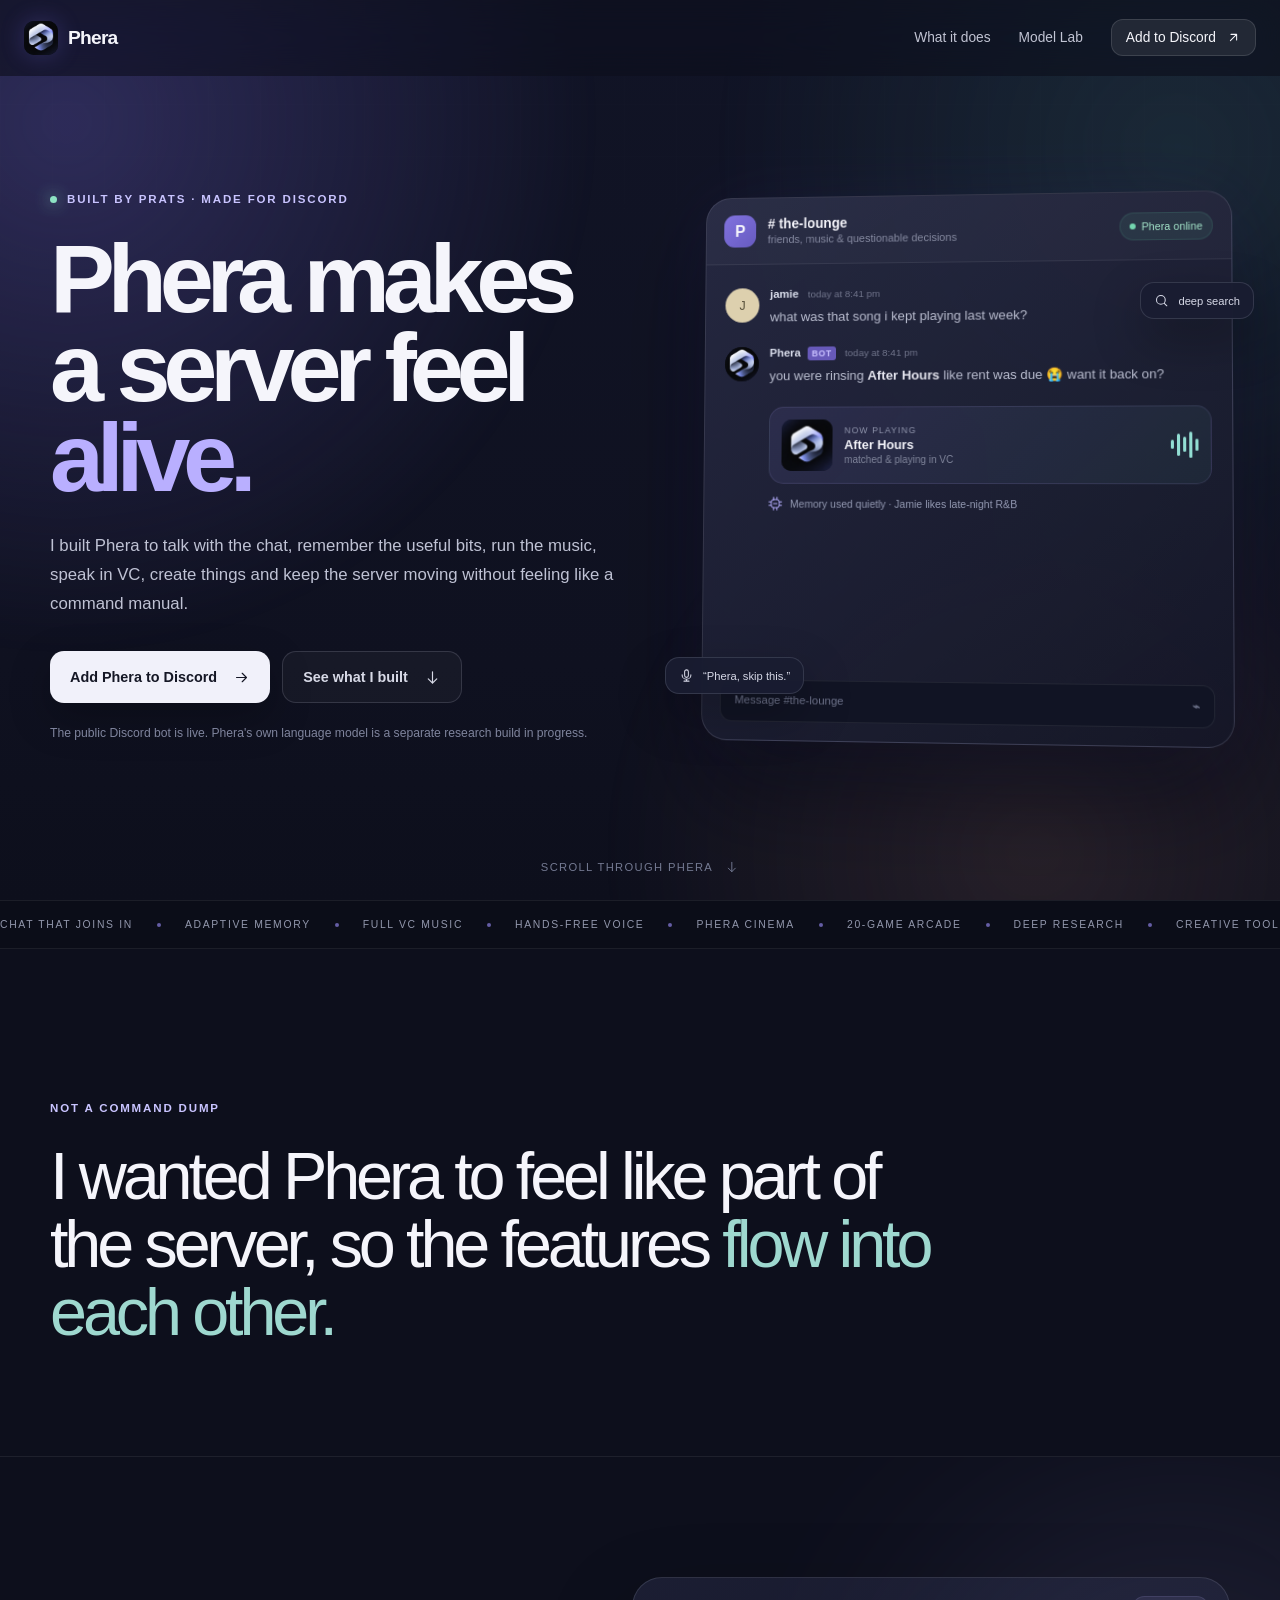
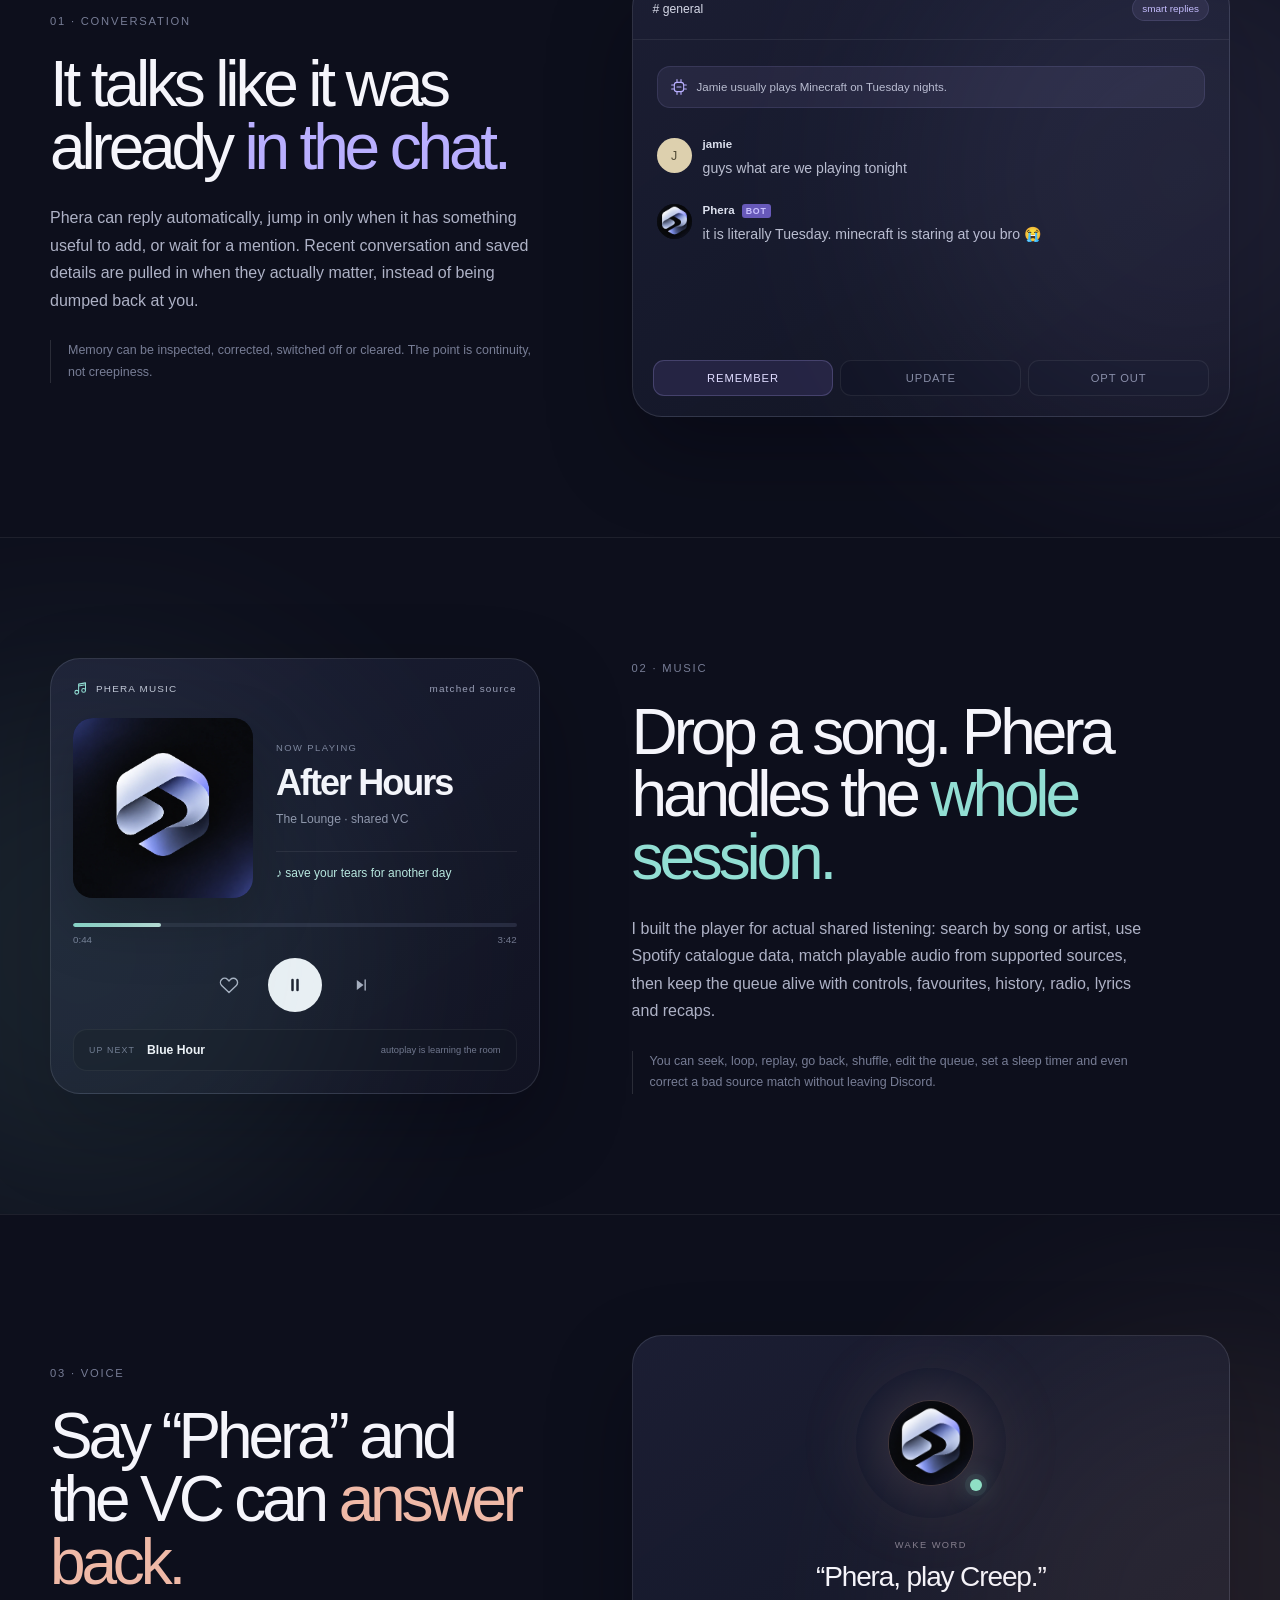
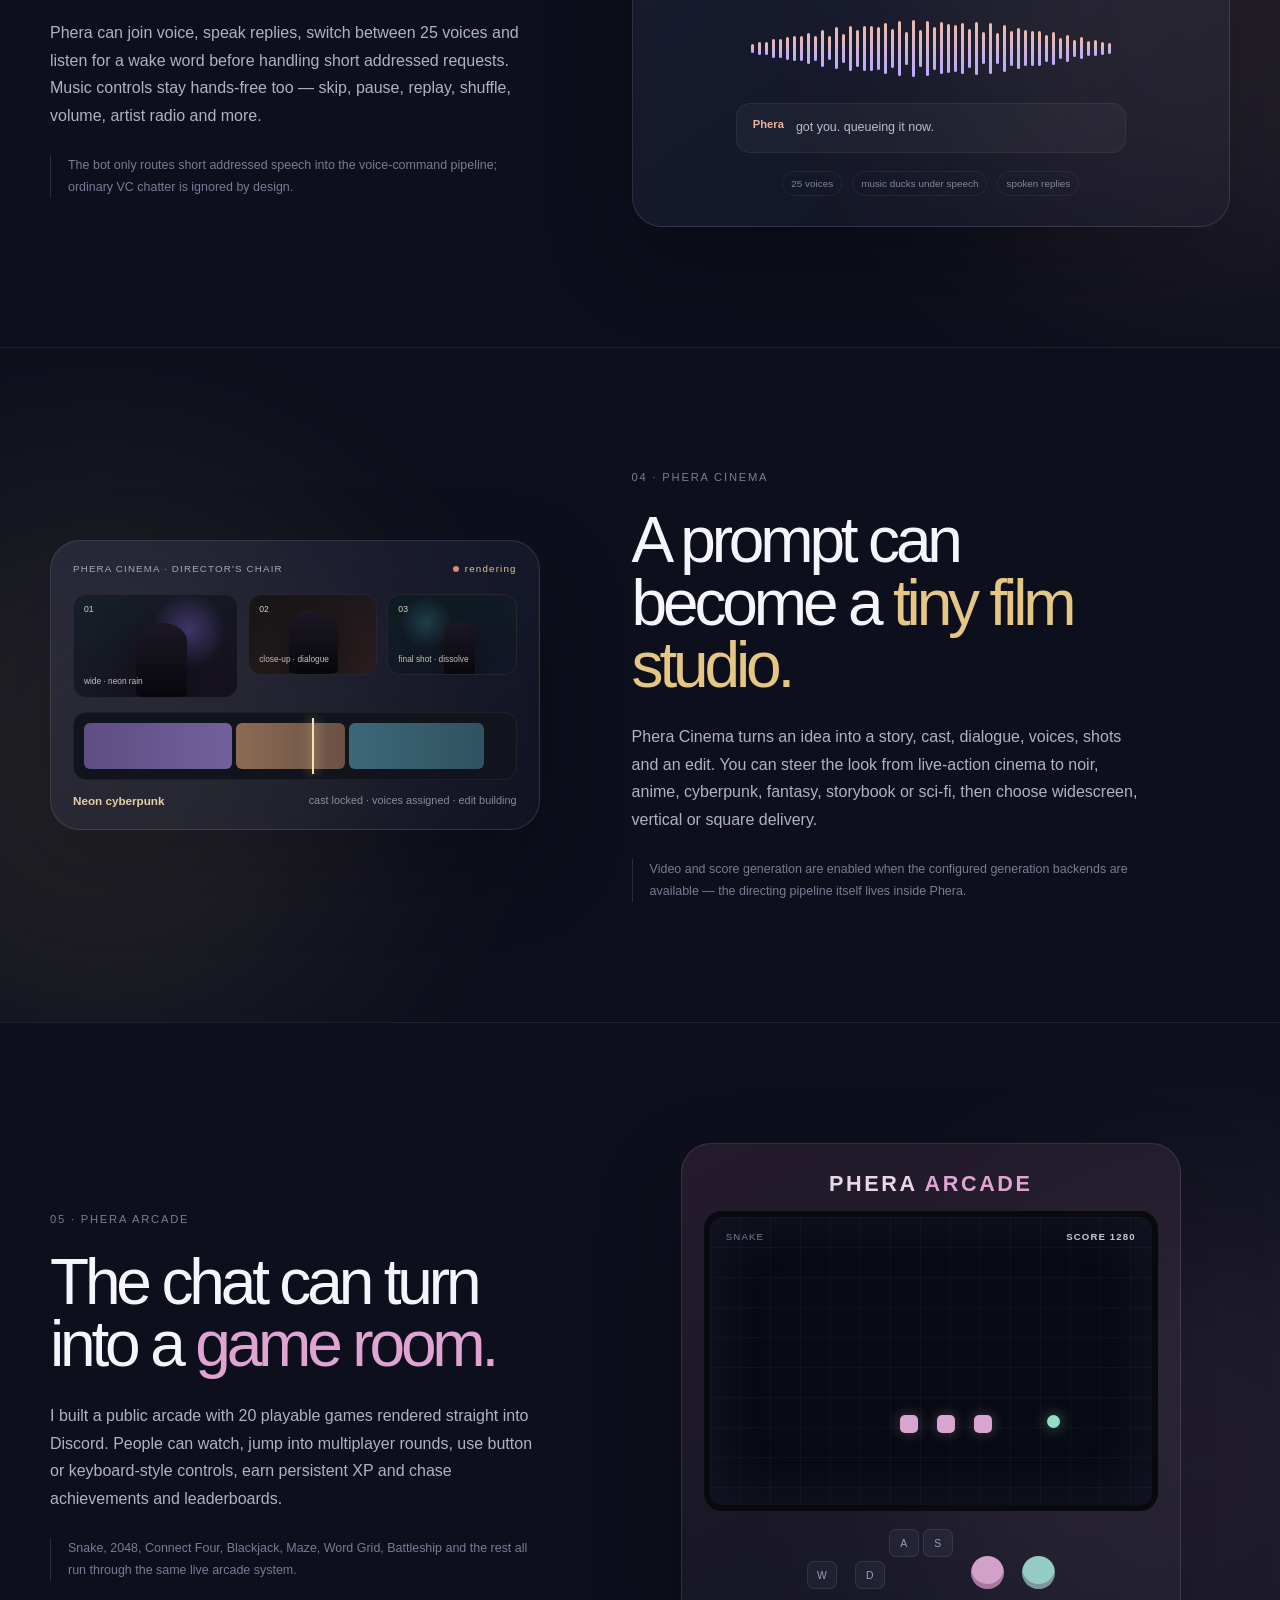
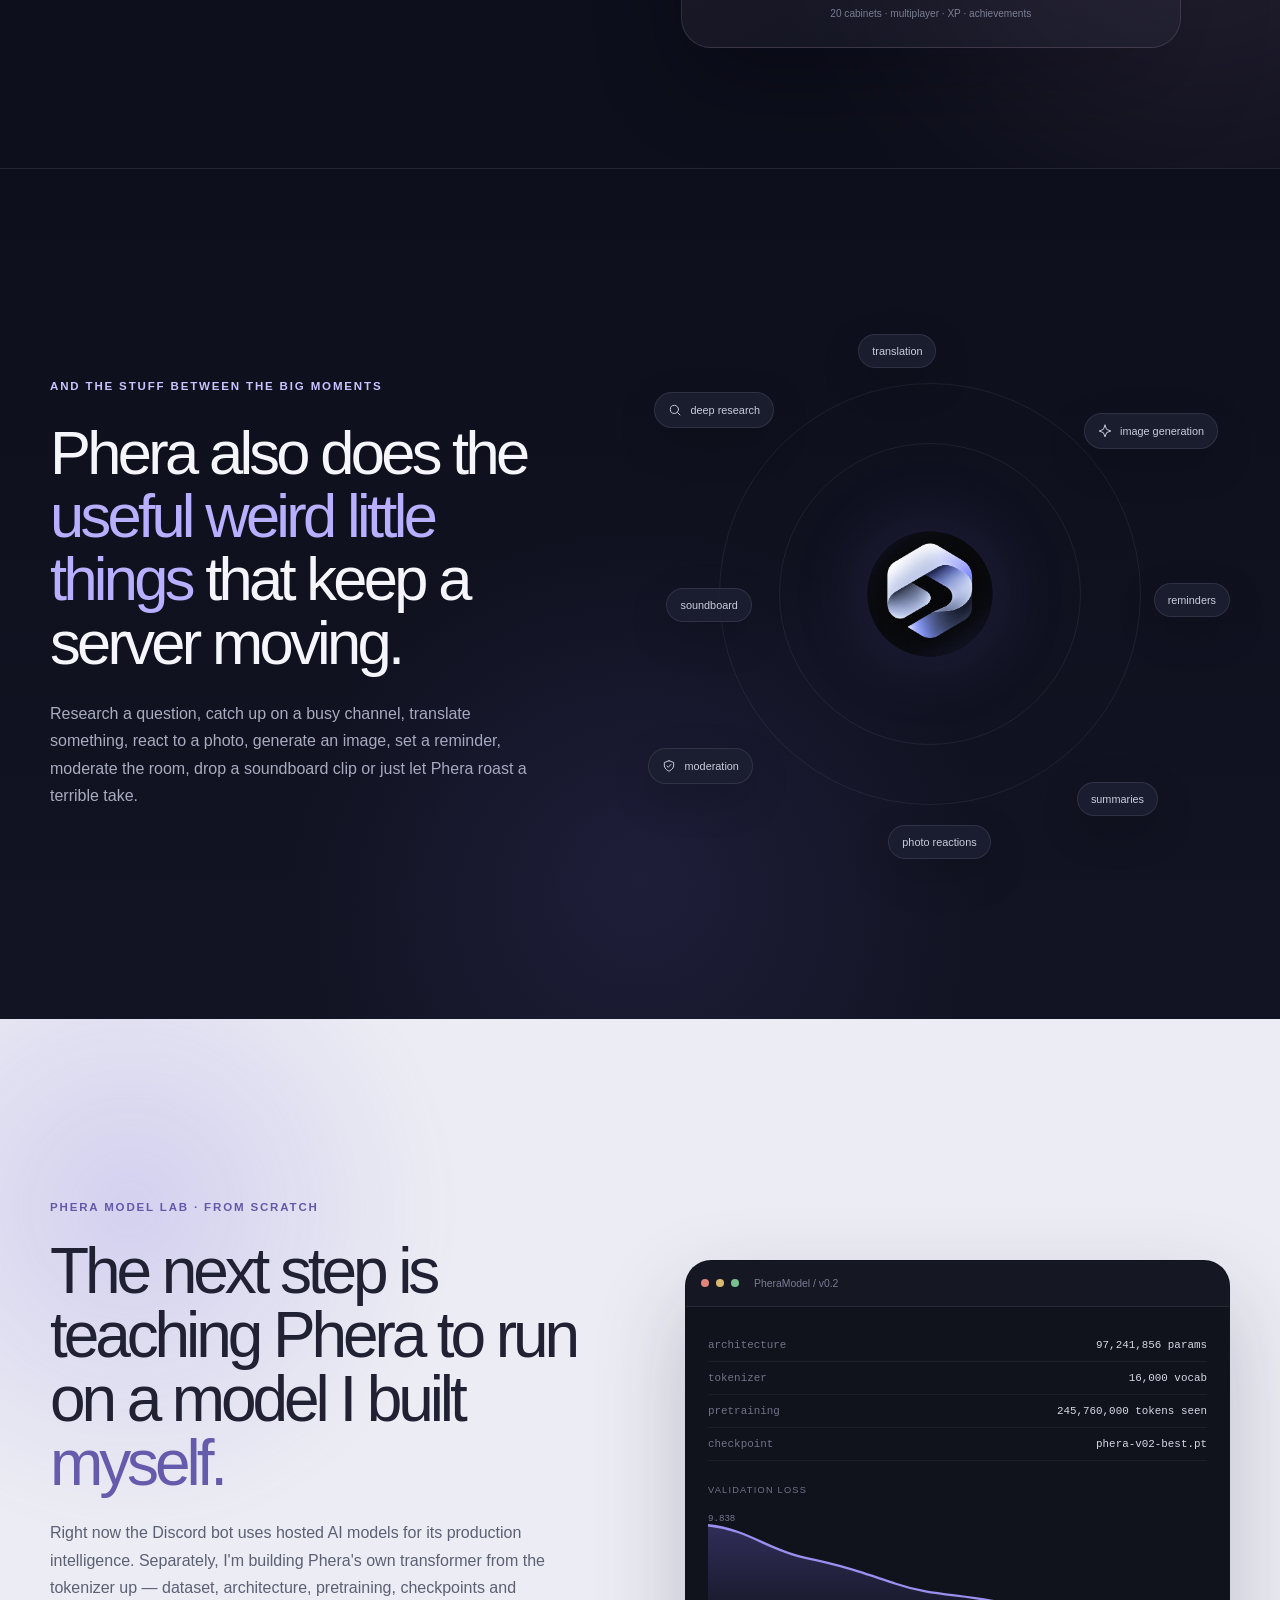
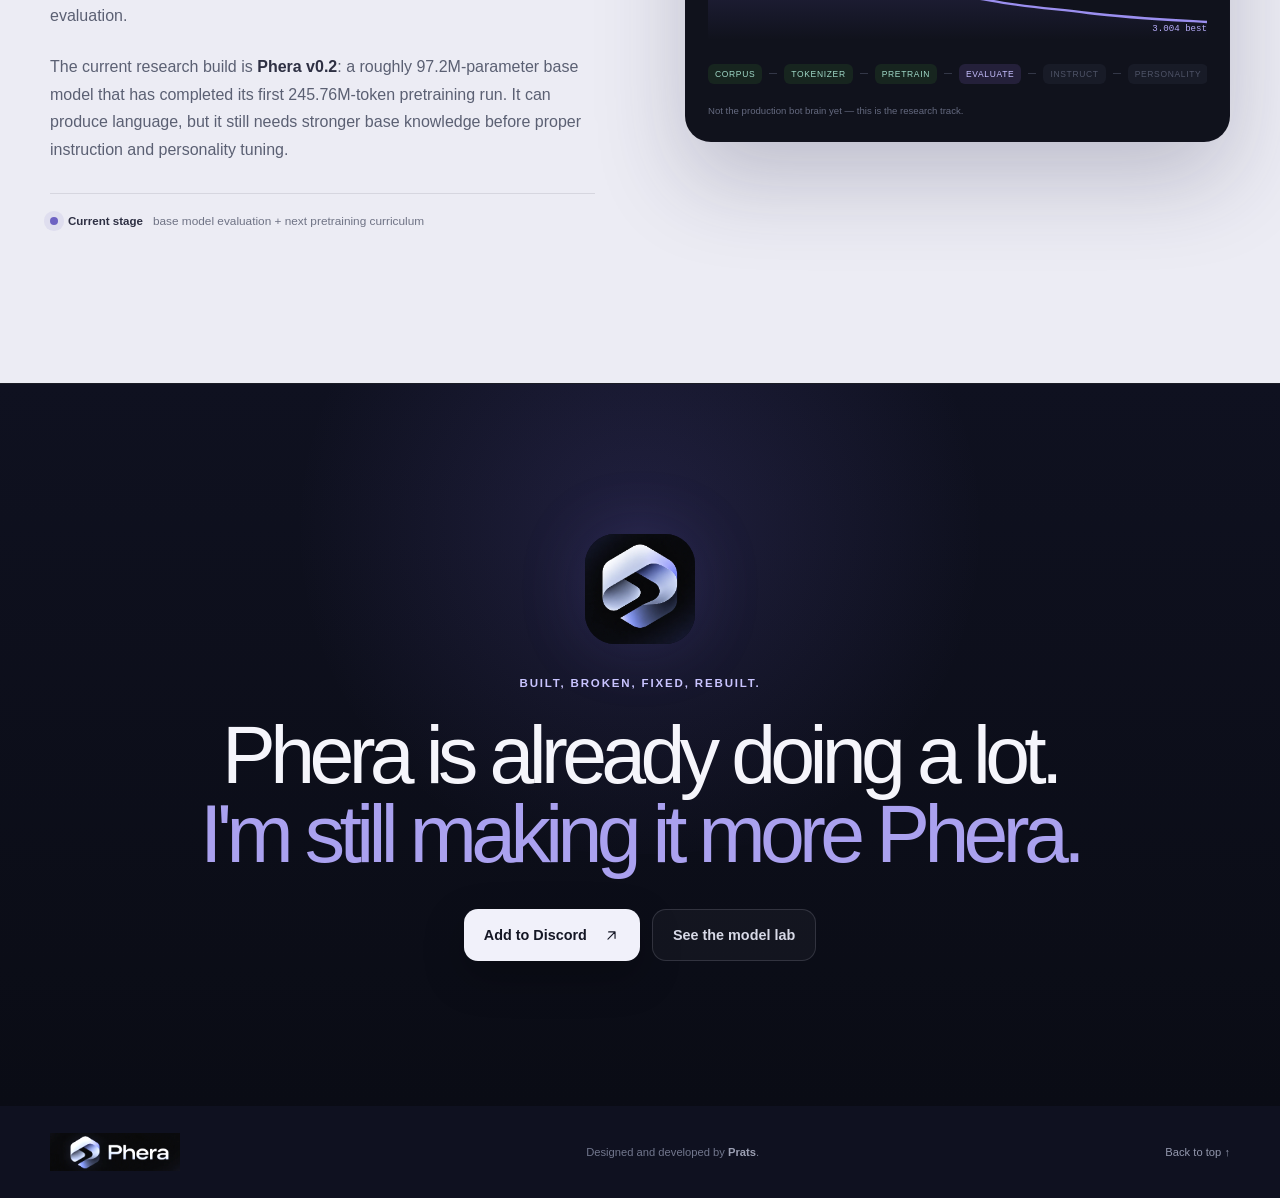
==== commit f55dd804: "Add files via upload" ====
--- a/index.html
+++ b/index.html
@@ -3,101 +3,306 @@
 <head>
   <meta charset="UTF-8">
   <meta name="viewport" content="width=device-width, initial-scale=1">
-  <meta name="theme-color" content="#080a0f">
-  <meta name="description" content="I made Phera, an Artificial Intelligence music, memory and a voice bot for Discord servers.">
-  <title>Phera, Developed by Prats.</title>
+  <meta name="theme-color" content="#101223">
+  <meta name="description" content="Phera is Prats' AI-powered Discord bot for chat, memory, music, voice, cinema, games and more — with a custom Phera language model now being built from scratch.">
+  <meta property="og:title" content="Phera — built by Prats">
+  <meta property="og:description" content="A Discord bot that talks, remembers, DJs the VC, speaks back, researches, creates and plays — while its own language model is being built from scratch.">
+  <meta property="og:type" content="website">
+  <title>Phera — Built by Prats</title>
   <link rel="icon" href="./assets/phera-favicon.png" type="image/png">
   <link rel="stylesheet" href="./styles.css">
   <script src="./script.js" defer></script>
 </head>
 <body>
   <a class="skip-link" href="#main">Skip to content</a>
+
   <svg class="icon-library" xmlns="http://www.w3.org/2000/svg" aria-hidden="true">
     <symbol id="i-arrow" viewBox="0 0 24 24"><path d="M5 12h14m-6-6 6 6-6 6"/></symbol>
-    <symbol id="i-up-right" viewBox="0 0 24 24"><path d="M6 18 18 6M6 6h12v12"/></symbol>
+    <symbol id="i-up-right" viewBox="0 0 24 24"><path d="M7 17 17 7M8 7h9v9"/></symbol>
     <symbol id="i-down" viewBox="0 0 24 24"><path d="M12 4v16m-6-6 6 6 6-6"/></symbol>
-    <symbol id="i-music" viewBox="0 0 24 24"><path d="M9 18V5l12-3v13M9 9l12-3"/><ellipse cx="5.5" cy="18.5" rx="3.5" ry="2.5"/><ellipse cx="17.5" cy="15.5" rx="3.5" ry="2.5"/></symbol>
-    <symbol id="i-volume" viewBox="0 0 24 24"><path d="m11 4-6 5H2v6h3l6 5V4Zm4 4a6 6 0 0 1 0 8m3-11a10 10 0 0 1 0 14"/></symbol>
-    <symbol id="i-play" viewBox="0 0 24 24"><path d="m9 5 11 7-11 7Z" fill="currentColor" stroke="none"/></symbol>
-    <symbol id="i-pause" viewBox="0 0 24 24"><path d="M8 5v14M16 5v14" stroke-width="4"/></symbol>
-    <symbol id="i-next" viewBox="0 0 24 24"><path d="m5 5 10 7-10 7Z" fill="currentColor" stroke="none"/><path d="M18 5v14" stroke-width="2.5"/></symbol>
-    <symbol id="i-shuffle" viewBox="0 0 24 24"><path d="M3 6h3c5 0 7 12 12 12h3m-4-4 4 4-4 4M3 18h3c2 0 4-3 6-6s4-6 6-6h3m-4-4 4 4-4 4"/></symbol>
-    <symbol id="i-heart" viewBox="0 0 24 24"><path d="M20.8 4.6a5.5 5.5 0 0 0-7.8 0L12 5.7l-1.1-1.1a5.5 5.5 0 0 0-7.8 7.8L12 21l8.8-8.6a5.5 5.5 0 0 0 0-7.8Z"/></symbol>
-    <symbol id="i-check" viewBox="0 0 24 24"><path d="m5 12 4 4L19 6"/></symbol>
+    <symbol id="i-chat" viewBox="0 0 24 24"><path d="M4 5h16v11H9l-5 4V5Z"/><path d="M8 9h8M8 12h5"/></symbol>
+    <symbol id="i-music" viewBox="0 0 24 24"><path d="M9 18V5l11-2v12M9 8l11-2"/><circle cx="6" cy="18" r="3"/><circle cx="17" cy="15" r="3"/></symbol>
+    <symbol id="i-mic" viewBox="0 0 24 24"><rect x="9" y="3" width="6" height="12" rx="3"/><path d="M5 11a7 7 0 0 0 14 0M12 18v3M8 21h8"/></symbol>
+    <symbol id="i-play" viewBox="0 0 24 24"><path d="m9 6 10 6-10 6Z" fill="currentColor" stroke="none"/></symbol>
+    <symbol id="i-pause" viewBox="0 0 24 24"><path d="M9 6v12M15 6v12" stroke-width="3"/></symbol>
+    <symbol id="i-next" viewBox="0 0 24 24"><path d="m7 6 8 6-8 6Z" fill="currentColor" stroke="none"/><path d="M17 6v12"/></symbol>
+    <symbol id="i-heart" viewBox="0 0 24 24"><path d="M20.8 5.4a5 5 0 0 0-7.1 0L12 7.1l-1.7-1.7a5 5 0 0 0-7.1 7.1L12 21l8.8-8.5a5 5 0 0 0 0-7.1Z"/></symbol>
+    <symbol id="i-memory" viewBox="0 0 24 24"><rect x="5" y="5" width="14" height="14" rx="4"/><path d="M9 1v4m6-4v4M9 19v4m6-4v4M1 9h4m-4 6h4m14-6h4m-4 6h4"/><path d="M9 12h6"/></symbol>
+    <symbol id="i-film" viewBox="0 0 24 24"><rect x="3" y="5" width="18" height="14" rx="2"/><path d="M7 5v14M17 5v14M3 9h4m10 0h4M3 15h4m10 0h4"/></symbol>
+    <symbol id="i-game" viewBox="0 0 24 24"><path d="M7 8h10l4 7a3 3 0 0 1-5 3l-2-2h-4l-2 2a3 3 0 0 1-5-3l4-7Z"/><path d="M8 11v4m-2-2h4M16 12h.01M18 14h.01"/></symbol>
+    <symbol id="i-search" viewBox="0 0 24 24"><circle cx="11" cy="11" r="7"/><path d="m16.5 16.5 4 4"/></symbol>
     <symbol id="i-spark" viewBox="0 0 24 24"><path d="m12 2 2.8 7.2L22 12l-7.2 2.8L12 22l-2.8-7.2L2 12l7.2-2.8L12 2Z"/></symbol>
-    <symbol id="i-memory" viewBox="0 0 24 24"><rect x="5" y="5" width="14" height="14" rx="4"/><path d="M9 1v4m6-4v4M9 19v4m6-4v4M1 9h4m-4 6h4m14-6h4m-4 6h4"/><rect x="9" y="9" width="6" height="6" rx="1"/></symbol>
-    <symbol id="i-chat" viewBox="0 0 24 24"><path d="M21 11.5a8.5 8.5 0 0 1-8.5 8.5H4l-3 2V11.5a10 10 0 0 1 20 0Z"/><path d="M6 10h10M6 14h7"/></symbol>
-    <symbol id="i-shield" viewBox="0 0 24 24"><path d="m12 2 9 4v6c0 5-9 10-9 10S3 17 3 12V6l9-4Z"/><path d="m8 12 3 3 5-6"/></symbol>
-    <symbol id="i-globe" viewBox="0 0 24 24"><circle cx="12" cy="12" r="10"/><ellipse cx="12" cy="12" rx="4" ry="10"/><path d="M2 12h20"/></symbol>
-    <symbol id="i-copy" viewBox="0 0 24 24"><rect x="8" y="8" width="12" height="13" rx="2"/><path d="M16 8V5a2 2 0 0 0-2-2H5a2 2 0 0 0-2 2v9a2 2 0 0 0 2 2h3"/></symbol>
-    <symbol id="i-plus" viewBox="0 0 24 24"><path d="M12 5v14M5 12h14"/></symbol>
+    <symbol id="i-code" viewBox="0 0 24 24"><path d="m8 7-5 5 5 5M16 7l5 5-5 5M14 4l-4 16"/></symbol>
+    <symbol id="i-shield" viewBox="0 0 24 24"><path d="m12 3 8 3v6c0 5-8 9-8 9s-8-4-8-9V6l8-3Z"/><path d="m8.5 12 2.2 2.2 4.8-5"/></symbol>
   </svg>
-  <header class="header">
-    <a class="brand" href="#top" aria-label="Phera home"><span class="mark mark-small"><img src="./assets/phera-symbol.webp" width="1254" height="1254" alt=""></span>Phera</a>
-    <div class="header-actions"><a class="explore-link" href="#music">Explore</a><button id="motion" class="icon-button" aria-label="Pause animations" aria-pressed="false" title="Pause animations"><svg class="icon" aria-hidden="true"><use href="#i-pause"/></svg></button><a class="button button-small" href="https://discord.com/oauth2/authorize?client_id=1544260265900773416" target="_blank" rel="noopener noreferrer">Add to Discord <svg class="icon" aria-hidden="true"><use href="#i-up-right"/></svg></a></div>
-    <div class="page-progress" aria-hidden="true"></div>
+
+  <header class="site-header" id="site-header">
+    <a class="brand" href="#top" aria-label="Phera home">
+      <span class="brand-symbol"><img src="./assets/phera-symbol.webp" alt="" width="1254" height="1254"></span>
+      <span>Phera</span>
+    </a>
+    <nav class="main-nav" aria-label="Primary navigation">
+      <a href="#showcase">What it does</a>
+      <a href="#lab">Model Lab</a>
+      <a class="nav-cta" href="https://discord.com/oauth2/authorize?client_id=1544260265900773416" target="_blank" rel="noopener noreferrer">Add to Discord <svg class="icon"><use href="#i-up-right"/></svg></a>
+    </nav>
+    <button class="mobile-menu" id="mobile-menu" aria-label="Open menu" aria-expanded="false"><span></span><span></span></button>
+    <div class="page-progress" aria-hidden="true"><span></span></div>
   </header>
+
   <main id="main">
-    <section id="top" class="hero">
-      <div class="hero-halo" aria-hidden="true"></div>
-      <div class="hero-mark" aria-hidden="true"><img src="./assets/phera-symbol.webp" width="1254" height="1254" alt="" fetchpriority="high"></div>
-      <div class="hero-copy"><h1>I'm Prats<br><span>I Developed Phera</span></h1><p class="intro">An Artificial Intelligence bot that has memory, replies constantly, and can join voice calls for more immersive moments.</p><a class="button" href="https://discord.com/oauth2/authorize?client_id=1544260265900773416" target="_blank" rel="noopener noreferrer">Meet Phera <svg class="icon" aria-hidden="true"><use href="#i-up-right"/></svg></a></div>
-      <a class="scroll-cue" href="#music"><span></span> Scroll <svg class="icon" aria-hidden="true"><use href="#i-down"/></svg></a>
-    </section>
-
-    <section class="story" id="story" aria-label="Discover Phera’s features">
-      <div class="story-stage">
-        <div class="story-top"><p class="eyebrow">HERE’S WHAT I BUILT INTO PHERA</p><span id="scene-counter">01 / 03</span></div>
-        <div class="scene-stack">
-          <article class="scene active" id="music" aria-labelledby="music-title">
-            <div class="scene-copy"><p class="chapter-label">01 — MUSIC</p><h2 id="music-title">Play a<br><em>song</em></h2><p>I built Phera to turn a song name or link into a soundtrack the whole VC can hear.</p><div class="feature-tags"><span>Queues</span><span>Randomise</span><span>Song Lyrics</span></div></div>
-            <div class="scene-visual music-visual">
-              <div class="player" id="player">
-                <div class="card-top"><span><svg class="icon" aria-hidden="true"><use href="#i-music"/></svg> THE LOUNGE</span><span class="caption"> PREVIEW</span></div>
-                <div class="album"><img src="./assets/phera-symbol.webp" width="1254" height="1254" alt="Phera silver logo" loading="lazy"><div class="bars" aria-hidden="true"><i></i><i></i><i></i><i></i><i></i></div></div>
-                <div class="track"><div><h3 id="track-title">Demo Track</h3><p>Phera</p></div><button id="favourite" class="icon-button" aria-label="Save demo track to favourites" aria-pressed="false"><svg class="icon" aria-hidden="true"><use href="#i-heart"/></svg></button></div>
-                <div class="track-line" aria-hidden="true"><span id="track-line"></span></div><div class="track-times"><span id="elapsed">0:00</span><span id="duration">3:42</span></div>
-                <div class="player-controls"><span id="play-status">XD</span><button id="play" class="play-button" aria-label="Play silent visual preview" aria-pressed="false"><svg class="icon" aria-hidden="true"><use href="#i-play"/></svg></button><button id="next" class="icon-button" aria-label="Next demo track"><svg class="icon" aria-hidden="true"><use href="#i-next"/></svg></button></div>
-              </div>
-              <p class="visual-note">Spotify links, YouTube, SoundCloud<br><span>Spotify provides song details, while Phera automatically looks for other sources to match the audio from.</span></p>
-            </div>
-          </article>
-
-          <article class="scene" id="memory" aria-labelledby="memory-title">
-            <div class="scene-copy"><p class="chapter-label">02 — ADAPTIVE MEMORY</p><h2 id="memory-title">Less forgetful.<br><em>More immersive.</em></h2><p>I designed adaptive memory so recent chats and saved details help Phera pick up conversations naturally.</p><div class="feature-tags"><span>More like a friend</span><span>In depth conversations</span></div></div>
-            <div class="scene-visual memory-visual">
-              <div class="memory-card"><div class="card-top"><span># the-lounge</span><span class="caption">EXAMPLE</span></div><div class="memory-demo" id="memory-demo" role="tabpanel" aria-labelledby="memory-tab-0" tabindex="0"><p class="saved-detail" id="saved-detail"><svg class="icon" aria-hidden="true"><use href="#i-memory"/></svg><span>Prats likes playing Minecraft on Tuesday nights.</span></p><div class="message human"><span class="avatar">P</span><p id="human-message">Guys what should we play tonight?</p></div><div class="message bot"><span class="mark mark-avatar"><img src="./assets/phera-symbol.webp" width="1254" height="1254" alt="Phera"></span><p id="bot-message">It's Tuesday night, try Minecraft.</p></div></div><div class="memory-tabs" role="tablist" aria-label="Memory examples"><button id="memory-tab-0" role="tab" aria-selected="true" aria-controls="memory-demo" data-memory="0">Remember</button><button id="memory-tab-1" role="tab" aria-selected="false" aria-controls="memory-demo" tabindex="-1" data-memory="1">Update</button><button id="memory-tab-2" role="tab" aria-selected="false" aria-controls="memory-demo" tabindex="-1" data-memory="2">Opt out</button></div></div>
-              <p class="visual-note">Your context. Your channel. Your call.</p>
-            </div>
-          </article>
-
-          <article class="scene" id="voice" aria-labelledby="voice-title">
-            <div class="scene-copy"><p class="chapter-label">03 — VOICE</p><h2 id="voice-title">Better<br><em>out loud.</em></h2><p>I added voice so Phera can join VC and turn typed messages and replies into speech.</p><div class="feature-tags"><span>25 voices</span><span>Music continues afterwards</span></div></div>
-            <div class="scene-visual voice-visual">
-              <div class="voice-card"><div class="card-top"><span><svg class="icon" aria-hidden="true"><use href="#i-volume"/></svg> THE LOUNGE</span><span class="caption">VC PREVIEW</span></div><div class="voice-person"><span class="mark"><img src="./assets/phera-symbol.webp" width="1254" height="1254" alt="Phera"></span><span>Phera</span></div><div class="wave" aria-hidden="true"></div><p class="voice-quote">“Saved you a spot.”</p><div class="voice-commands"><code>/join</code><code>/speak</code><code>/voice</code></div></div>
-              <p class="visual-note">Text to speech. No microphone listening.</p>
-            </div>
-          </article>
-        </div>
-        <div class="story-bottom"><nav class="chapter-nav" aria-label="Feature chapters"><a href="#music" class="active" aria-current="step"><span>01</span> Music</a><a href="#memory"><span>02</span> Memory</a><a href="#voice"><span>03</span> Voice</a></nav><p class="continue-cue">KEEP SCROLLING <svg class="icon" aria-hidden="true"><use href="#i-down"/></svg></p></div>
-        <div class="chapter-progress" aria-hidden="true"><span></span></div>
-      </div>
-    </section>
-
-    <section id="more" class="more section-width">
-      <div class="more-heading reveal"><p class="eyebrow">I KEPT GOING</p><h2>There’s more.<br><span>Only when you want it.</span></h2></div>
-      <div class="extras reveal">
-        <details><summary><span>Creative streak.</span><svg class="icon" aria-hidden="true"><use href="#i-plus"/></svg></summary><div><p>I gave Phera image generation and photo reactions for when the chat needs something visual.</p><code>/imagine · /caption</code></div></details>
-        <details><summary><span>Catch up. Keep up.</span><svg class="icon" aria-hidden="true"><use href="#i-plus"/></svg></summary><div><p>I added summaries, translation, web search and reminders so useful stuff stays close by.</p><code>/summarize · /translate · /search · /remind</code></div></details>
-        <details><summary><span>A little personality.</span><svg class="icon" aria-hidden="true"><use href="#i-plus"/></svg></summary><div><p>I gave Phera a bit of personality too — roasts, vibe checks and a magic 8-ball included.</p><code>/roast · /vibe-check · /8ball</code></div></details>
-        <details><summary><span>Your server. Your settings.</span><svg class="icon" aria-hidden="true"><use href="#i-plus"/></svg></summary><div><p>I made the server controls flexible: all messages, smart replies, mentions only or off, plus moderator tools.</p><code>/chat-mode · /timeout · /rename · /lock</code></div></details>
-        <details><summary><span>Memory on your terms.</span><svg class="icon" aria-hidden="true"><use href="#i-plus"/></svg></summary><div><p>I made memory something you can inspect, correct, opt out of or clear whenever you want.</p><code>/memory · /remember · /memory-optout · /forget-me</code></div></details>
-        <details><summary><span>One more song.</span><svg class="icon" aria-hidden="true"><use href="#i-plus"/></svg></summary><div><p>I built the music controls for actual shared listening: queues, favourites, shuffle, lyrics and volume.</p><code>/play · /queue · /favourites · /lyrics · /volume</code></div></details>
-      </div>
-    </section>
-    <section class="closing"><div class="reveal"><p class="eyebrow">I MADE PHERA TO FEEL AT HOME IN YOUR SERVER.</p><h2>Give Phera a spot.<br><span>See how it fits.</span></h2><a class="button" href="https://discord.com/oauth2/authorize?client_id=1544260265900773416" target="_blank" rel="noopener noreferrer">Add to Discord <svg class="icon" aria-hidden="true"><use href="#i-up-right"/></svg></a></div></section>
+    <section class="hero" id="top">
+      <div class="hero-aurora" aria-hidden="true"></div>
+      <div class="hero-grid" aria-hidden="true"></div>
+
+      <div class="hero-copy reveal">
+        <p class="eyebrow"><span class="status-dot"></span> Built by Prats · made for Discord</p>
+        <h1>Phera makes a server feel <em>alive.</em></h1>
+        <p class="hero-lede">I built Phera to talk with the chat, remember the useful bits, run the music, speak in VC, create things and keep the server moving without feeling like a command manual.</p>
+        <div class="hero-actions">
+          <a class="button primary" href="https://discord.com/oauth2/authorize?client_id=1544260265900773416" target="_blank" rel="noopener noreferrer">Add Phera to Discord <svg class="icon"><use href="#i-arrow"/></svg></a>
+          <a class="button ghost" href="#showcase">See what I built <svg class="icon"><use href="#i-down"/></svg></a>
+        </div>
+        <p class="hero-note">The public Discord bot is live. Phera's own language model is a separate research build in progress.</p>
+      </div>
+
+      <div class="hero-product reveal" aria-label="Illustrative Phera Discord preview">
+        <div class="discord-shell tilt-card" data-tilt>
+          <div class="discord-topbar">
+            <div class="server-badge">P</div>
+            <div><strong># the-lounge</strong><span>friends, music & questionable decisions</span></div>
+            <div class="live-pill"><i></i> Phera online</div>
+          </div>
+          <div class="discord-feed">
+            <div class="chat-row human">
+              <span class="avatar ava-j">J</span>
+              <div><p class="chat-meta">jamie <span>today at 8:41 pm</span></p><p>what was that song i kept playing last week?</p></div>
+            </div>
+            <div class="chat-row phera-row">
+              <span class="avatar phera-avatar"><img src="./assets/phera-symbol.webp" alt="Phera" width="1254" height="1254"></span>
+              <div><p class="chat-meta">Phera <b>BOT</b> <span>today at 8:41 pm</span></p><p>you were rinsing <strong>After Hours</strong> like rent was due 😭 want it back on?</p></div>
+            </div>
+            <div class="mini-player">
+              <div class="mini-cover"><img src="./assets/phera-symbol.webp" alt="" width="1254" height="1254"></div>
+              <div class="mini-track"><span>NOW PLAYING</span><strong>After Hours</strong><small>matched & playing in VC</small></div>
+              <div class="mini-wave" aria-hidden="true"><i></i><i></i><i></i><i></i><i></i></div>
+            </div>
+            <div class="memory-chip"><svg class="icon"><use href="#i-memory"/></svg><span>Memory used quietly · Jamie likes late-night R&B</span></div>
+          </div>
+          <div class="composer"><span>Message #the-lounge</span><b>⌁</b></div>
+        </div>
+        <div class="float-chip chip-one"><svg class="icon"><use href="#i-mic"/></svg><span>“Phera, skip this.”</span></div>
+        <div class="float-chip chip-two"><svg class="icon"><use href="#i-search"/></svg><span>deep search</span></div>
+      </div>
+
+      <a class="scroll-cue" href="#showcase"><span>Scroll through Phera</span><svg class="icon"><use href="#i-down"/></svg></a>
+    </section>
+
+    <section class="capability-ribbon" aria-label="Phera capability overview">
+      <div class="ribbon-track">
+        <span>CHAT THAT JOINS IN</span><i></i><span>ADAPTIVE MEMORY</span><i></i><span>FULL VC MUSIC</span><i></i><span>HANDS-FREE VOICE</span><i></i><span>PHERA CINEMA</span><i></i><span>20-GAME ARCADE</span><i></i><span>DEEP RESEARCH</span><i></i><span>CREATIVE TOOLS</span>
+        <span aria-hidden="true">CHAT THAT JOINS IN</span><i aria-hidden="true"></i><span aria-hidden="true">ADAPTIVE MEMORY</span><i aria-hidden="true"></i><span aria-hidden="true">FULL VC MUSIC</span><i aria-hidden="true"></i><span aria-hidden="true">HANDS-FREE VOICE</span><i aria-hidden="true"></i><span aria-hidden="true">PHERA CINEMA</span><i aria-hidden="true"></i><span aria-hidden="true">20-GAME ARCADE</span><i aria-hidden="true"></i><span aria-hidden="true">DEEP RESEARCH</span><i aria-hidden="true"></i><span aria-hidden="true">CREATIVE TOOLS</span>
+      </div>
+    </section>
+
+    <section class="showcase" id="showcase">
+      <div class="showcase-intro section-width reveal">
+        <p class="eyebrow">NOT A COMMAND DUMP</p>
+        <h2>I wanted Phera to feel like part of the server, so the features <em>flow into each other.</em></h2>
+      </div>
+
+      <article class="feature-scene scene-chat" data-accent="lavender">
+        <div class="scene-inner section-width">
+          <div class="scene-copy reveal">
+            <p class="scene-number">01 · CONVERSATION</p>
+            <h3>It talks like it was already <em>in the chat.</em></h3>
+            <p>Phera can reply automatically, jump in only when it has something useful to add, or wait for a mention. Recent conversation and saved details are pulled in when they actually matter, instead of being dumped back at you.</p>
+            <p class="scene-whisper">Memory can be inspected, corrected, switched off or cleared. The point is continuity, not creepiness.</p>
+          </div>
+
+          <div class="scene-visual reveal">
+            <div class="chat-stage glass-card">
+              <div class="chat-stage-head"><span># general</span><span class="mode-pill" id="mode-pill">smart replies</span></div>
+              <div class="chat-stage-body" id="memory-demo">
+                <div class="saved-memory"><svg class="icon"><use href="#i-memory"/></svg><span id="memory-detail">Jamie usually plays Minecraft on Tuesday nights.</span></div>
+                <div class="chat-row human"><span class="avatar ava-j">J</span><div><p class="chat-meta">jamie</p><p id="human-line">guys what are we playing tonight</p></div></div>
+                <div class="chat-row phera-row"><span class="avatar phera-avatar"><img src="./assets/phera-symbol.webp" alt="Phera"></span><div><p class="chat-meta">Phera <b>BOT</b></p><p id="phera-line">it is literally Tuesday. minecraft is staring at you bro 😭</p></div></div>
+              </div>
+              <div class="memory-switcher" role="group" aria-label="Memory demo states">
+                <button class="active" data-memory-state="0">remember</button><button data-memory-state="1">update</button><button data-memory-state="2">opt out</button>
+              </div>
+            </div>
+          </div>
+        </div>
+      </article>
+
+      <article class="feature-scene scene-music" data-accent="aqua">
+        <div class="scene-inner section-width reverse">
+          <div class="scene-copy reveal">
+            <p class="scene-number">02 · MUSIC</p>
+            <h3>Drop a song. Phera handles the <em>whole session.</em></h3>
+            <p>I built the player for actual shared listening: search by song or artist, use Spotify catalogue data, match playable audio from supported sources, then keep the queue alive with controls, favourites, history, radio, lyrics and recaps.</p>
+            <p class="scene-whisper">You can seek, loop, replay, go back, shuffle, edit the queue, set a sleep timer and even correct a bad source match without leaving Discord.</p>
+          </div>
+
+          <div class="scene-visual reveal">
+            <div class="music-player glass-card" id="music-player">
+              <div class="player-head"><span><svg class="icon"><use href="#i-music"/></svg> PHERA MUSIC</span><span id="track-source">matched source</span></div>
+              <div class="player-hero">
+                <div class="album-art"><img src="./assets/phera-symbol.webp" alt="Phera artwork"></div>
+                <div class="song-copy"><small id="song-kicker">NOW PLAYING</small><h4 id="track-title">After Hours</h4><p id="track-artist">The Lounge · shared VC</p><div class="lyric-line"><span id="lyric-text">♪ save your tears for another day</span></div></div>
+              </div>
+              <div class="scrubber"><span id="scrub-fill"></span></div>
+              <div class="player-meta"><span id="elapsed">0:42</span><span id="duration">3:42</span></div>
+              <div class="player-controls">
+                <button id="favourite" aria-label="Favourite demo track" aria-pressed="false"><svg class="icon"><use href="#i-heart"/></svg></button>
+                <button class="main-play" id="play" aria-label="Play visual demo" aria-pressed="true"><svg class="icon"><use href="#i-pause"/></svg></button>
+                <button id="next" aria-label="Next demo track"><svg class="icon"><use href="#i-next"/></svg></button>
+              </div>
+              <div class="queue-peek"><span>UP NEXT</span><strong id="next-track">Blue Hour</strong><small>autoplay is learning the room</small></div>
+            </div>
+          </div>
+        </div>
+      </article>
+
+      <article class="feature-scene scene-voice" data-accent="peach">
+        <div class="scene-inner section-width">
+          <div class="scene-copy reveal">
+            <p class="scene-number">03 · VOICE</p>
+            <h3>Say “Phera” and the VC can <em>answer back.</em></h3>
+            <p>Phera can join voice, speak replies, switch between 25 voices and listen for a wake word before handling short addressed requests. Music controls stay hands-free too — skip, pause, replay, shuffle, volume, artist radio and more.</p>
+            <p class="scene-whisper">The bot only routes short addressed speech into the voice-command pipeline; ordinary VC chatter is ignored by design.</p>
+          </div>
+
+          <div class="scene-visual reveal">
+            <div class="voice-stage glass-card" id="voice-stage">
+              <div class="voice-orb"><div class="voice-logo"><img src="./assets/phera-symbol.webp" alt="Phera"></div><span class="listening-dot"></span></div>
+              <p class="wake-label">WAKE WORD</p>
+              <h4>“Phera, play Creep.”</h4>
+              <div class="voice-wave" id="voice-wave" aria-hidden="true"></div>
+              <div class="voice-response"><span>Phera</span><p>got you. queueing it now.</p></div>
+              <div class="voice-foot"><span>25 voices</span><span>music ducks under speech</span><span>spoken replies</span></div>
+            </div>
+          </div>
+        </div>
+      </article>
+
+      <article class="feature-scene scene-cinema" data-accent="gold">
+        <div class="scene-inner section-width reverse">
+          <div class="scene-copy reveal">
+            <p class="scene-number">04 · PHERA CINEMA</p>
+            <h3>A prompt can become a <em>tiny film studio.</em></h3>
+            <p>Phera Cinema turns an idea into a story, cast, dialogue, voices, shots and an edit. You can steer the look from live-action cinema to noir, anime, cyberpunk, fantasy, storybook or sci-fi, then choose widescreen, vertical or square delivery.</p>
+            <p class="scene-whisper">Video and score generation are enabled when the configured generation backends are available — the directing pipeline itself lives inside Phera.</p>
+          </div>
+
+          <div class="scene-visual reveal">
+            <div class="cinema-stage glass-card">
+              <div class="cinema-top"><span>PHERA CINEMA · DIRECTOR'S CHAIR</span><span class="rec"><i></i> rendering</span></div>
+              <div class="storyboard">
+                <div class="frame frame-a"><span>01</span><div class="silhouette one"></div><p>wide · neon rain</p></div>
+                <div class="frame frame-b"><span>02</span><div class="silhouette two"></div><p>close-up · dialogue</p></div>
+                <div class="frame frame-c"><span>03</span><div class="silhouette three"></div><p>final shot · dissolve</p></div>
+              </div>
+              <div class="timeline"><i class="clip clip-1"></i><i class="clip clip-2"></i><i class="clip clip-3"></i><span class="playhead"></span></div>
+              <div class="cinema-caption"><strong>Neon cyberpunk</strong><span>cast locked · voices assigned · edit building</span></div>
+            </div>
+          </div>
+        </div>
+      </article>
+
+      <article class="feature-scene scene-arcade" data-accent="pink">
+        <div class="scene-inner section-width">
+          <div class="scene-copy reveal">
+            <p class="scene-number">05 · PHERA ARCADE</p>
+            <h3>The chat can turn into a <em>game room.</em></h3>
+            <p>I built a public arcade with 20 playable games rendered straight into Discord. People can watch, jump into multiplayer rounds, use button or keyboard-style controls, earn persistent XP and chase achievements and leaderboards.</p>
+            <p class="scene-whisper">Snake, 2048, Connect Four, Blackjack, Maze, Word Grid, Battleship and the rest all run through the same live arcade system.</p>
+          </div>
+
+          <div class="scene-visual reveal">
+            <div class="arcade-cabinet glass-card">
+              <div class="arcade-marquee">PHERA <span>ARCADE</span></div>
+              <div class="arcade-screen">
+                <div class="snake-grid" id="snake-grid" aria-hidden="true"></div>
+                <div class="arcade-hud"><span>SNAKE</span><strong>SCORE <b id="arcade-score">1280</b></strong></div>
+              </div>
+              <div class="arcade-controls"><span>W</span><div><span>A</span><span>S</span><span>D</span></div><button aria-label="Decorative arcade button"></button><button aria-label="Decorative arcade button"></button></div>
+              <p>20 cabinets · multiplayer · XP · achievements</p>
+            </div>
+          </div>
+        </div>
+      </article>
+    </section>
+
+    <section class="orbit-section">
+      <div class="section-width orbit-grid">
+        <div class="orbit-copy reveal">
+          <p class="eyebrow">AND THE STUFF BETWEEN THE BIG MOMENTS</p>
+          <h2>Phera also does the <em>useful weird little things</em> that keep a server moving.</h2>
+          <p>Research a question, catch up on a busy channel, translate something, react to a photo, generate an image, set a reminder, moderate the room, drop a soundboard clip or just let Phera roast a terrible take.</p>
+        </div>
+        <div class="orbit-visual reveal" aria-label="More Phera capabilities">
+          <div class="orbit-core"><img src="./assets/phera-symbol.webp" alt="Phera"></div>
+          <span class="orbit-pill p1"><svg class="icon"><use href="#i-search"/></svg> deep research</span>
+          <span class="orbit-pill p2"><svg class="icon"><use href="#i-spark"/></svg> image generation</span>
+          <span class="orbit-pill p3"><svg class="icon"><use href="#i-shield"/></svg> moderation</span>
+          <span class="orbit-pill p4">summaries</span>
+          <span class="orbit-pill p5">translation</span>
+          <span class="orbit-pill p6">reminders</span>
+          <span class="orbit-pill p7">soundboard</span>
+          <span class="orbit-pill p8">photo reactions</span>
+        </div>
+      </div>
+    </section>
+
+    <section class="model-lab" id="lab">
+      <div class="lab-glow" aria-hidden="true"></div>
+      <div class="section-width lab-grid">
+        <div class="lab-copy reveal">
+          <p class="eyebrow dark">PHERA MODEL LAB · FROM SCRATCH</p>
+          <h2>The next step is teaching Phera to run on a model I built <em>myself.</em></h2>
+          <p>Right now the Discord bot uses hosted AI models for its production intelligence. Separately, I'm building Phera's own transformer from the tokenizer up — dataset, architecture, pretraining, checkpoints and evaluation.</p>
+          <p>The current research build is <strong>Phera v0.2</strong>: a roughly 97.2M-parameter base model that has completed its first 245.76M-token pretraining run. It can produce language, but it still needs stronger base knowledge before proper instruction and personality tuning.</p>
+          <div class="lab-status"><span class="pulse"></span><strong>Current stage</strong><span>base model evaluation + next pretraining curriculum</span></div>
+        </div>
+
+        <div class="lab-console reveal" aria-label="Phera model development status">
+          <div class="console-top"><span></span><span></span><span></span><b>PheraModel / v0.2</b></div>
+          <div class="console-body">
+            <div class="console-line"><span>architecture</span><strong>97,241,856 params</strong></div>
+            <div class="console-line"><span>tokenizer</span><strong>16,000 vocab</strong></div>
+            <div class="console-line"><span>pretraining</span><strong>245,760,000 tokens seen</strong></div>
+            <div class="console-line"><span>checkpoint</span><strong>phera-v02-best.pt</strong></div>
+            <div class="loss-card"><span>VALIDATION LOSS</span><div class="loss-chart" aria-hidden="true"><svg viewBox="0 0 420 120" preserveAspectRatio="none"><defs><linearGradient id="lossFill" x1="0" y1="0" x2="0" y2="1"><stop offset="0" stop-color="#7568d8" stop-opacity=".32"/><stop offset="1" stop-color="#7568d8" stop-opacity="0"/></linearGradient></defs><path class="loss-area" d="M0 18 C35 22,50 40,82 47 S130 60,158 70 S208 79,238 85 S290 92,320 96 S370 101,420 104 L420 120 L0 120 Z"/><path class="loss-line" d="M0 18 C35 22,50 40,82 47 S130 60,158 70 S208 79,238 85 S290 92,320 96 S370 101,420 104"/></svg><span class="loss-start">9.838</span><span class="loss-end">3.004 best</span></div></div>
+            <div class="pipeline">
+              <span class="done">corpus</span><i></i><span class="done">tokenizer</span><i></i><span class="done">pretrain</span><i></i><span class="active">evaluate</span><i></i><span>instruct</span><i></i><span>personality</span>
+            </div>
+            <p class="console-note">Not the production bot brain yet — this is the research track.</p>
+          </div>
+        </div>
+      </div>
+    </section>
+
+    <section class="closing">
+      <div class="closing-glow" aria-hidden="true"></div>
+      <div class="section-width closing-inner reveal">
+        <div class="closing-mark"><img src="./assets/phera-symbol.webp" alt="" width="1254" height="1254"></div>
+        <p class="eyebrow">BUILT, BROKEN, FIXED, REBUILT.</p>
+        <h2>Phera is already doing a lot.<br><em>I'm still making it more Phera.</em></h2>
+        <div class="closing-actions"><a class="button primary" href="https://discord.com/oauth2/authorize?client_id=1544260265900773416" target="_blank" rel="noopener noreferrer">Add to Discord <svg class="icon"><use href="#i-up-right"/></svg></a><a class="button ghost" href="#lab">See the model lab</a></div>
+      </div>
+    </section>
   </main>
-  <footer class="footer section-width"><a href="#top" class="footer-logo" aria-label="Phera, back to top"><img src="./assets/phera-wordmark.webp" width="2048" height="722" alt="Phera" loading="lazy"></a><p>I made Phera. <span>— Prats</span></p><a href="#top">Back to top ↑</a></footer>
-  <div id="notice" role="status" aria-live="polite" aria-atomic="true"></div>
+
+  <footer class="footer section-width">
+    <a href="#top" class="footer-brand" aria-label="Back to top"><img src="./assets/phera-wordmark.webp" alt="Phera" width="2048" height="722"></a>
+    <p>Designed and developed by <strong>Prats</strong>.</p>
+    <a href="#top">Back to top ↑</a>
+  </footer>
+
+  <div class="mobile-panel" id="mobile-panel" aria-hidden="true">
+    <a href="#showcase">What it does</a><a href="#lab">Model Lab</a><a href="https://discord.com/oauth2/authorize?client_id=1544260265900773416" target="_blank" rel="noopener noreferrer">Add to Discord ↗</a>
+  </div>
 </body>
 </html>
--- a/styles.css
+++ b/styles.css
@@ -1,1984 +1,87 @@
-/* Phera — standalone, dependency-free styles. */
-:root {
+/* Phera — 2026 showcase redesign. No dependencies. */
+:root{
   color-scheme:dark;
-  --bg:#242938;
-  --text:#f1f3fb;
-  --muted:#bbc3d6;
-  --accent:#c3caff;
-  --line:rgba(227,233,255,.18);
+  --bg:#0f1120;
+  --bg-deep:#0a0c16;
+  --panel:#171a2d;
+  --panel-2:#1d2037;
+  --text:#f5f5fb;
+  --muted:#aeb2c7;
+  --soft:#7f849d;
+  --line:rgba(220,222,255,.12);
+  --lav:#b9afff;
+  --lav-2:#8378e5;
+  --aqua:#92ded3;
+  --peach:#efb9a7;
+  --gold:#e4c685;
+  --pink:#dfa4d2;
+  --radius:30px;
   --page-progress:0;
-  --chapter-progress:0;
-  font-family:-apple-system,BlinkMacSystemFont,"Segoe UI",Arial,sans-serif
+  font-family:Inter,-apple-system,BlinkMacSystemFont,"Segoe UI",Helvetica,Arial,sans-serif;
 }
-* {
-  box-sizing:border-box
+*{box-sizing:border-box}
+html{scroll-behavior:smooth;scroll-padding-top:88px;background:var(--bg-deep)}
+body{margin:0;background:var(--bg);color:var(--text);overflow-x:clip;-webkit-font-smoothing:antialiased;text-rendering:optimizeLegibility}
+body.menu-open{overflow:hidden}
+a{color:inherit;text-decoration:none}
+button{font:inherit;color:inherit;border:0;cursor:pointer}
+img{display:block;max-width:100%;height:auto}
+p,h1,h2,h3,h4{margin:0}
+p{line-height:1.72}
+::selection{background:#c8c1ff;color:#171829}
+.icon-library{position:absolute;width:0;height:0;overflow:hidden}
+.icon{width:20px;height:20px;fill:none;stroke:currentColor;stroke-width:1.65;stroke-linecap:round;stroke-linejoin:round;flex:0 0 auto}
+.section-width{width:min(1180px,calc(100% - 64px));margin-inline:auto}
+.skip-link{position:fixed;left:16px;top:12px;z-index:500;padding:12px 15px;background:#fff;color:#111322;border-radius:10px;transform:translateY(-160%);transition:transform .2s}.skip-link:focus{transform:none}
+.eyebrow{display:flex;align-items:center;gap:10px;font-size:.72rem;font-weight:650;letter-spacing:.16em;text-transform:uppercase;color:#c9c4ff}.eyebrow.dark{color:#6359aa}.status-dot{width:7px;height:7px;border-radius:50%;background:#8ee3c4;box-shadow:0 0 16px #8ee3c4;animation:pulse-dot 2s ease-in-out infinite}
+
+.site-header{position:fixed;z-index:200;inset:0 0 auto;height:76px;display:flex;align-items:center;justify-content:space-between;padding:0 max(24px,calc((100vw - 1280px)/2));background:rgba(13,15,27,.62);backdrop-filter:blur(22px) saturate(130%);-webkit-backdrop-filter:blur(22px) saturate(130%);border-bottom:1px solid transparent;transition:height .25s,background .25s,border-color .25s}
+.site-header.scrolled{height:66px;background:rgba(10,12,22,.88);border-bottom-color:var(--line)}
+.brand{display:flex;align-items:center;gap:10px;font-weight:720;letter-spacing:-.04em;font-size:1.2rem;position:relative;z-index:2}.brand-symbol{width:34px;height:34px;border-radius:10px;overflow:hidden;background:#0d0f1b;box-shadow:0 0 25px rgba(143,129,255,.22)}.brand-symbol img{width:100%;height:100%;object-fit:cover;transform:scale(1.72)}
+.main-nav{display:flex;align-items:center;gap:28px;color:#c1c4d3;font-size:.86rem}.main-nav>a{transition:color .2s}.main-nav>a:hover{color:#fff}.nav-cta{display:flex;align-items:center;gap:10px;background:rgba(255,255,255,.08);border:1px solid rgba(255,255,255,.12);padding:10px 14px;border-radius:12px;color:#f6f6fb!important}.nav-cta .icon{width:15px;height:15px}.mobile-menu{display:none;background:transparent;width:42px;height:42px;place-items:center;position:relative}.mobile-menu span{position:absolute;width:19px;height:1.5px;background:#f5f5fb;transition:transform .25s,top .25s}.mobile-menu span:first-child{top:17px}.mobile-menu span:last-child{top:24px}.mobile-menu[aria-expanded="true"] span:first-child{top:20px;transform:rotate(45deg)}.mobile-menu[aria-expanded="true"] span:last-child{top:20px;transform:rotate(-45deg)}
+.page-progress{position:absolute;left:0;bottom:-1px;width:100%;height:2px;background:transparent}.page-progress span{display:block;height:100%;width:100%;transform:scaleX(var(--page-progress));transform-origin:left;background:linear-gradient(90deg,var(--lav),var(--aqua),var(--peach))}
+.mobile-panel{display:none}
+
+.hero{min-height:100svh;position:relative;display:grid;grid-template-columns:minmax(0,1fr) minmax(460px,.92fr);gap:72px;align-items:center;padding:130px max(32px,calc((100vw - 1180px)/2)) 96px;overflow:hidden;background:linear-gradient(180deg,#111426 0%,#0f1120 74%,#0d0f1c 100%)}
+.hero-aurora{position:absolute;inset:-20%;pointer-events:none;background:radial-gradient(circle at 18% 24%,rgba(123,108,226,.28),transparent 30%),radial-gradient(circle at 80% 26%,rgba(92,190,180,.13),transparent 27%),radial-gradient(circle at 72% 82%,rgba(226,154,134,.12),transparent 26%);filter:blur(14px);animation:aurora 16s ease-in-out infinite alternate}
+.hero-grid{position:absolute;inset:0;opacity:.17;pointer-events:none;background-image:linear-gradient(rgba(255,255,255,.035) 1px,transparent 1px),linear-gradient(90deg,rgba(255,255,255,.035) 1px,transparent 1px);background-size:52px 52px;mask-image:linear-gradient(to bottom,black,transparent 82%);-webkit-mask-image:linear-gradient(to bottom,black,transparent 82%)}
+.hero-copy,.hero-product{position:relative;z-index:2}.hero h1{font-size:clamp(4.5rem,7.6vw,7.5rem);line-height:.92;letter-spacing:-.075em;font-weight:560;max-width:720px;margin-top:24px}.hero h1 em,.showcase-intro h2 em,.scene-copy h3 em,.orbit-copy h2 em,.lab-copy h2 em,.closing h2 em{font-style:normal;color:var(--lav);font-weight:inherit}.hero-lede{max-width:650px;color:#bfc2d4;font-size:1.05rem;margin-top:30px}.hero-actions{display:flex;gap:12px;align-items:center;margin-top:32px}.button{display:inline-flex;align-items:center;justify-content:center;gap:16px;min-height:52px;padding:0 20px;border-radius:14px;font-size:.9rem;font-weight:650;transition:transform .22s,background .22s,border-color .22s,box-shadow .22s}.button:hover{transform:translateY(-2px)}.button.primary{background:#f1f1fa;color:#151725;box-shadow:0 15px 40px rgba(0,0,0,.25)}.button.primary:hover{background:#fff;box-shadow:0 18px 48px rgba(112,98,215,.22)}.button.ghost{border:1px solid rgba(232,234,255,.14);background:rgba(255,255,255,.035);color:#d7d9e6}.button.ghost:hover{background:rgba(255,255,255,.075);border-color:rgba(232,234,255,.24)}.button .icon{width:17px;height:17px}.hero-note{font-size:.76rem;color:#7f849d;margin-top:20px;max-width:560px}
+.hero-product{min-width:0;perspective:1200px}.discord-shell{position:relative;border-radius:26px;background:linear-gradient(145deg,rgba(38,41,66,.95),rgba(20,22,38,.96));border:1px solid rgba(222,225,255,.14);box-shadow:0 48px 100px rgba(3,5,14,.48),0 0 80px rgba(111,96,215,.09);overflow:hidden;transform:rotateY(-4deg) rotateX(2deg);transition:transform .18s ease-out}.discord-topbar{display:flex;align-items:center;gap:12px;padding:17px 18px;border-bottom:1px solid rgba(255,255,255,.07);background:rgba(255,255,255,.025)}.server-badge{width:33px;height:33px;display:grid;place-items:center;border-radius:11px;background:linear-gradient(135deg,#8172df,#675bc0);font-weight:800}.discord-topbar>div:nth-child(2){display:flex;flex-direction:column;gap:2px;min-width:0}.discord-topbar strong{font-size:.86rem}.discord-topbar span{font-size:.69rem;color:#858aa0;white-space:nowrap;overflow:hidden;text-overflow:ellipsis}.live-pill{margin-left:auto!important;display:flex!important;flex-direction:row!important;align-items:center;gap:6px!important;padding:7px 9px;border-radius:999px;background:rgba(107,222,181,.08);color:#a4e4ca!important;border:1px solid rgba(107,222,181,.12);font-size:.67rem!important;white-space:nowrap}.live-pill i{display:block;width:6px;height:6px;border-radius:50%;background:#73d5af}.discord-feed{padding:24px 20px 18px;min-height:420px}.chat-row{display:flex;align-items:flex-start;gap:11px;margin-bottom:20px}.avatar{width:35px;height:35px;border-radius:50%;display:grid;place-items:center;flex:0 0 35px;overflow:hidden;font-size:.78rem}.ava-j{background:#ddd0ae;color:#534c37}.phera-avatar{background:#0d0f1c}.phera-avatar img{width:100%;height:100%;object-fit:cover;transform:scale(1.72)}.chat-row>div{min-width:0}.chat-meta{font-size:.72rem!important;color:#dce0ee!important;line-height:1.2!important;margin-bottom:6px!important;font-weight:650}.chat-meta span{font-size:.62rem;color:#6f748a;font-weight:450;margin-left:6px}.chat-meta b{font-size:.55rem;letter-spacing:.08em;color:#c9c1ff;background:#6759b9;padding:2px 4px;border-radius:3px;margin-left:4px}.chat-row p{font-size:.83rem;color:#b9bdcf;line-height:1.55}.chat-row strong{color:#e5e6ef}.mini-player{display:grid;grid-template-columns:52px 1fr auto;gap:12px;align-items:center;background:linear-gradient(135deg,rgba(140,126,229,.11),rgba(113,218,202,.06));border:1px solid rgba(187,178,255,.12);padding:12px;border-radius:15px;margin:8px 0 13px 46px}.mini-cover{width:52px;height:52px;overflow:hidden;border-radius:10px;background:#0d0f1b}.mini-cover img{width:100%;height:100%;object-fit:cover;transform:scale(1.5)}.mini-track{display:flex;flex-direction:column;gap:2px}.mini-track span{font-size:.55rem;letter-spacing:.12em;color:#8f94ac}.mini-track strong{font-size:.8rem}.mini-track small{font-size:.63rem;color:#7f849a}.mini-wave{display:flex;align-items:center;gap:3px;height:28px}.mini-wave i{display:block;width:3px;border-radius:4px;background:var(--aqua);animation:wave .9s ease-in-out infinite alternate}.mini-wave i:nth-child(1){height:9px}.mini-wave i:nth-child(2){height:22px;animation-delay:-.3s}.mini-wave i:nth-child(3){height:15px;animation-delay:-.5s}.mini-wave i:nth-child(4){height:26px;animation-delay:-.1s}.mini-wave i:nth-child(5){height:12px;animation-delay:-.4s}.memory-chip{display:flex;align-items:center;gap:8px;margin-left:46px;color:#9298b1;font-size:.66rem}.memory-chip .icon{width:14px;height:14px;color:#b7aeff}.composer{margin:0 18px 18px;padding:13px 14px;border-radius:12px;background:#111424;border:1px solid rgba(255,255,255,.07);display:flex;justify-content:space-between;color:#6f748c;font-size:.72rem}.float-chip{position:absolute;display:flex;align-items:center;gap:9px;padding:10px 13px;border-radius:14px;background:rgba(26,29,49,.92);border:1px solid rgba(233,235,255,.13);box-shadow:0 20px 50px rgba(0,0,0,.28);font-size:.7rem;color:#d7d9e7;backdrop-filter:blur(15px)}.float-chip .icon{width:15px;height:15px}.chip-one{left:-34px;bottom:48px;animation:float-chip 5.4s ease-in-out infinite}.chip-two{right:-24px;top:90px;animation:float-chip 6s ease-in-out -2s infinite}.scroll-cue{position:absolute;z-index:4;left:50%;bottom:26px;transform:translateX(-50%);display:flex;align-items:center;gap:12px;color:#747a92;font-size:.7rem;text-transform:uppercase;letter-spacing:.12em}.scroll-cue .icon{width:14px;height:14px}
+
+.capability-ribbon{overflow:hidden;border-block:1px solid rgba(255,255,255,.07);background:#0b0d18}.ribbon-track{display:flex;align-items:center;gap:24px;width:max-content;padding:18px 0;animation:marquee 36s linear infinite}.ribbon-track span{font-size:.65rem;letter-spacing:.16em;color:#9297ac;white-space:nowrap}.ribbon-track i{width:4px;height:4px;border-radius:50%;background:#655da5}
+
+.showcase{background:#0d0f1c}.showcase-intro{padding:150px 0 110px}.showcase-intro h2{max-width:900px;font-size:clamp(3rem,5.2vw,5.2rem);line-height:1.02;letter-spacing:-.062em;font-weight:520;margin-top:24px}.showcase-intro h2 em{color:#9ed8cf}
+.feature-scene{position:relative;padding:120px 0;border-top:1px solid rgba(255,255,255,.07);overflow:hidden}.feature-scene:before{content:"";position:absolute;width:560px;height:560px;border-radius:50%;filter:blur(110px);opacity:.09;pointer-events:none}.scene-chat:before{background:var(--lav);right:-180px;top:5%}.scene-music:before{background:var(--aqua);left:-200px;top:20%}.scene-voice:before{background:var(--peach);right:-220px;top:15%}.scene-cinema:before{background:var(--gold);left:-180px;top:20%}.scene-arcade:before{background:var(--pink);right:-200px;top:22%}.scene-inner{display:grid;grid-template-columns:minmax(0,.9fr) minmax(440px,1.1fr);gap:92px;align-items:center}.scene-inner.reverse .scene-copy{order:2}.scene-inner.reverse .scene-visual{order:1}.scene-copy{max-width:510px}.scene-number{font-size:.7rem;letter-spacing:.16em;color:#777d96;text-transform:uppercase;margin-bottom:22px}.scene-copy h3{font-size:clamp(3.2rem,5vw,5.45rem);line-height:.98;letter-spacing:-.065em;font-weight:520}.scene-chat h3 em{color:var(--lav)}.scene-music h3 em{color:var(--aqua)}.scene-voice h3 em{color:var(--peach)}.scene-cinema h3 em{color:var(--gold)}.scene-arcade h3 em{color:var(--pink)}.scene-copy>p:not(.scene-number){color:#aeb2c6;font-size:1rem;margin-top:26px}.scene-whisper{font-size:.78rem!important;color:#777d95!important;border-left:1px solid rgba(255,255,255,.12);padding-left:17px}.scene-visual{min-width:0}.glass-card{border:1px solid rgba(231,232,255,.12);background:linear-gradient(145deg,rgba(30,33,56,.84),rgba(18,20,35,.88));box-shadow:0 35px 85px rgba(2,4,12,.32);border-radius:var(--radius);overflow:hidden}
+.chat-stage{padding:0}.chat-stage-head{display:flex;align-items:center;justify-content:space-between;padding:18px 20px;border-bottom:1px solid rgba(255,255,255,.07);font-size:.76rem;color:#d5d8e7}.mode-pill{padding:6px 9px;border-radius:999px;background:rgba(184,174,255,.09);color:#c7bfff;border:1px solid rgba(184,174,255,.13);font-size:.62rem}.chat-stage-body{padding:26px 24px 14px;min-height:320px}.saved-memory{display:flex;align-items:center;gap:10px;padding:12px 13px;border-radius:13px;background:rgba(183,174,255,.08);border:1px solid rgba(183,174,255,.12);color:#b9bdd0;font-size:.72rem;margin-bottom:30px}.saved-memory .icon{width:16px;height:16px;color:#b9afff}.chat-stage .chat-row{margin-bottom:24px}.chat-stage .chat-row p{font-size:.88rem}.memory-switcher{display:flex;gap:7px;padding:0 20px 20px}.memory-switcher button{flex:1;background:#111425;color:#878da5;padding:11px;border-radius:11px;border:1px solid rgba(255,255,255,.07);font-size:.7rem;text-transform:uppercase;letter-spacing:.08em;transition:.2s}.memory-switcher button:hover,.memory-switcher button.active{background:#252443;color:#e0dcff;border-color:rgba(184,174,255,.22)}
+.music-player{padding:22px}.player-head{display:flex;justify-content:space-between;align-items:center;font-size:.62rem;letter-spacing:.12em;color:#9aa0b8}.player-head>span:first-child{display:flex;align-items:center;gap:8px;color:#c4c8d8}.player-head .icon{width:15px;height:15px;color:var(--aqua)}.player-hero{display:grid;grid-template-columns:180px 1fr;gap:23px;align-items:center;margin-top:22px}.album-art{aspect-ratio:1;border-radius:20px;overflow:hidden;background:#090b14;box-shadow:0 24px 60px rgba(0,0,0,.32)}.album-art img{width:100%;height:100%;object-fit:cover;transform:scale(1.25)}.song-copy small{font-size:.59rem;letter-spacing:.15em;color:#7d849c}.song-copy h4{font-size:2.25rem;letter-spacing:-.055em;font-weight:580;margin-top:7px}.song-copy>p{font-size:.76rem;color:#8f95ab;margin-top:5px}.lyric-line{margin-top:22px;padding-top:14px;border-top:1px solid rgba(255,255,255,.07);color:#b8e7df;font-size:.75rem}.scrubber{height:4px;border-radius:999px;background:#272b40;margin-top:25px;overflow:hidden}.scrubber span{display:block;height:100%;width:19%;border-radius:inherit;background:linear-gradient(90deg,#8fe1d3,#d7fff8);transition:width 1s linear}.player-meta{display:flex;justify-content:space-between;margin-top:7px;font-size:.61rem;color:#72788f;font-variant-numeric:tabular-nums}.player-controls{display:flex;align-items:center;justify-content:center;gap:18px;margin-top:13px}.player-controls button{width:42px;height:42px;border-radius:50%;display:grid;place-items:center;background:transparent;color:#a7adbf}.player-controls button:hover{background:rgba(255,255,255,.06)}.player-controls .main-play{width:54px;height:54px;background:#edf0f5;color:#171a28}.player-controls .main-play:hover{background:#fff}.player-controls button[aria-pressed="true"]:not(.main-play){color:#e7b7db}.player-controls button[aria-pressed="true"]:not(.main-play) .icon{fill:currentColor}.queue-peek{display:grid;grid-template-columns:auto 1fr auto;gap:12px;align-items:center;padding:13px 15px;margin-top:17px;border-radius:14px;background:#111422;border:1px solid rgba(255,255,255,.06);font-size:.7rem}.queue-peek>span{font-size:.55rem;letter-spacing:.13em;color:#71778f}.queue-peek strong{font-size:.76rem}.queue-peek small{color:#70768d}.music-player.paused .album-art{filter:saturate(.55)}
+.voice-stage{text-align:center;padding:30px 26px}.voice-orb{width:150px;height:150px;margin:2px auto 20px;position:relative;border-radius:50%;display:grid;place-items:center;background:radial-gradient(circle,rgba(239,185,167,.16),rgba(239,185,167,.035) 55%,transparent 70%);box-shadow:0 0 70px rgba(239,185,167,.08)}.voice-logo{width:86px;height:86px;border-radius:50%;overflow:hidden;background:#0d0f19;border:1px solid rgba(239,185,167,.23)}.voice-logo img{width:100%;height:100%;object-fit:cover;transform:scale(1.68)}.listening-dot{position:absolute;right:24px;bottom:27px;width:12px;height:12px;border-radius:50%;background:#8fe0c5;box-shadow:0 0 0 5px rgba(143,224,197,.08),0 0 22px rgba(143,224,197,.6)}.wake-label{font-size:.58rem!important;letter-spacing:.16em;color:#827d8e!important}.voice-stage h4{font-size:1.75rem;font-weight:520;letter-spacing:-.04em;margin-top:7px}.voice-wave{height:74px;display:flex;align-items:center;justify-content:center;gap:4px;margin:18px 0;mask-image:linear-gradient(90deg,transparent,#000 12%,#000 88%,transparent);-webkit-mask-image:linear-gradient(90deg,transparent,#000 12%,#000 88%,transparent)}.voice-wave i{width:3px;border-radius:4px;background:linear-gradient(#f0bba8,#b9aaff);animation:wave 1s ease-in-out infinite alternate}.voice-response{display:flex;gap:12px;align-items:flex-start;max-width:390px;margin:0 auto;text-align:left;padding:14px 16px;border-radius:14px;background:rgba(255,255,255,.035);border:1px solid rgba(255,255,255,.06)}.voice-response span{font-size:.7rem;color:#ebb39f;font-weight:700}.voice-response p{font-size:.78rem;color:#b8bdcf;line-height:1.55}.voice-foot{display:flex;justify-content:center;gap:10px;flex-wrap:wrap;margin-top:18px}.voice-foot span{font-size:.62rem;color:#7f859b;padding:6px 8px;border:1px solid rgba(255,255,255,.06);border-radius:999px}
+.cinema-stage{padding:22px}.cinema-top{display:flex;align-items:center;justify-content:space-between;font-size:.61rem;letter-spacing:.12em;color:#a3a7b9}.rec{display:flex;align-items:center;gap:6px;color:#e0c48a}.rec i{width:6px;height:6px;border-radius:50%;background:#d78c77;animation:pulse-dot 1.5s infinite}.storyboard{display:grid;grid-template-columns:1.15fr .9fr .9fr;gap:10px;margin-top:20px}.frame{position:relative;aspect-ratio:16/10;border-radius:14px;overflow:hidden;background:#17161c;border:1px solid rgba(255,255,255,.07);isolation:isolate}.frame:before{content:"";position:absolute;inset:0;background:radial-gradient(circle at 70% 35%,rgba(124,99,214,.45),transparent 28%),linear-gradient(145deg,#17202a,#16101d)}.frame-b:before{background:radial-gradient(circle at 48% 42%,rgba(228,187,133,.28),transparent 24%),linear-gradient(150deg,#171516,#2a1e20)}.frame-c:before{background:radial-gradient(circle at 30% 35%,rgba(78,161,186,.27),transparent 25%),linear-gradient(160deg,#0e1c22,#151728)}.frame>span{position:absolute;z-index:3;top:9px;left:10px;font-size:.54rem;color:#d7d1bc}.frame p{position:absolute;z-index:3;left:10px;bottom:8px;font-size:.52rem;color:#c6c1b7}.silhouette{position:absolute;z-index:2;bottom:0;background:linear-gradient(#1c1724,#07080d);filter:drop-shadow(0 10px 20px rgba(0,0,0,.4))}.silhouette.one{left:38%;width:31%;height:73%;border-radius:50% 50% 16% 16%/24% 24% 6% 6%}.silhouette.two{left:31%;width:39%;height:80%;border-radius:50% 50% 20% 20%/30% 30% 6% 6%}.silhouette.three{left:44%;width:24%;height:66%;border-radius:48% 48% 14% 14%/22% 22% 5% 5%}.timeline{height:68px;margin-top:14px;border-radius:13px;background:#11131d;border:1px solid rgba(255,255,255,.06);position:relative;display:flex;gap:4px;padding:10px;overflow:hidden}.timeline .clip{display:block;height:100%;border-radius:6px}.clip-1{width:35%;background:linear-gradient(90deg,#5f4e84,#71609b)}.clip-2{width:26%;background:linear-gradient(90deg,#8b6b54,#6a5145)}.clip-3{width:32%;background:linear-gradient(90deg,#3c6878,#315260)}.playhead{position:absolute;top:5px;bottom:5px;width:2px;background:#eee4b4;left:54%;box-shadow:0 0 12px #f0df9c}.cinema-caption{display:flex;justify-content:space-between;gap:20px;align-items:center;margin-top:14px;font-size:.68rem;color:#84899e}.cinema-caption strong{color:#e7d2a7;font-size:.73rem}
+.arcade-cabinet{padding:18px 22px 24px;max-width:500px;margin-inline:auto;background:linear-gradient(155deg,#241b2c,#111522)}.arcade-marquee{text-align:center;font-size:1.35rem;font-weight:850;letter-spacing:.12em;padding:9px 0 14px;color:#e8d9e5}.arcade-marquee span{color:var(--pink)}.arcade-screen{height:300px;border-radius:18px;background:#080b13;border:6px solid #080a0f;box-shadow:inset 0 0 60px rgba(111,92,168,.14);position:relative;overflow:hidden}.snake-grid{position:absolute;inset:0;background-image:linear-gradient(rgba(223,201,235,.035) 1px,transparent 1px),linear-gradient(90deg,rgba(223,201,235,.035) 1px,transparent 1px);background-size:30px 30px}.snake-piece{position:absolute;width:18px;height:18px;border-radius:5px;background:#d8a5d0;box-shadow:0 0 14px rgba(223,164,210,.3);transition:left .25s linear,top .25s linear}.snake-food{position:absolute;width:13px;height:13px;border-radius:50%;background:#8fe0c5;box-shadow:0 0 14px rgba(143,224,197,.5)}.arcade-hud{position:absolute;left:16px;right:16px;top:14px;display:flex;justify-content:space-between;font-size:.6rem;letter-spacing:.12em;color:#777e99}.arcade-hud strong{color:#c4c8d7;font-weight:600}.arcade-controls{display:flex;justify-content:center;align-items:flex-end;gap:18px;margin-top:18px}.arcade-controls>span,.arcade-controls div span{width:30px;height:28px;display:grid;place-items:center;border-radius:7px;background:#1d2031;border:1px solid rgba(255,255,255,.08);font-size:.65rem;color:#9ba0b6}.arcade-controls div{display:grid;grid-template-columns:repeat(3,30px);gap:4px}.arcade-controls div span:first-child{grid-column:2}.arcade-controls button{width:33px;height:33px;border-radius:50%;background:#d0a1c8;box-shadow:inset 0 -5px 0 rgba(74,38,67,.34)}.arcade-controls button+button{background:#8fcfc3}.arcade-cabinet>p{text-align:center;color:#777d91;font-size:.63rem;margin-top:16px}
+
+.orbit-section{position:relative;padding:160px 0;background:linear-gradient(180deg,#0d0f1c,#121423);overflow:hidden;border-top:1px solid rgba(255,255,255,.07)}.orbit-section:before{content:"";position:absolute;inset:auto auto -260px 50%;width:800px;height:800px;transform:translateX(-50%);border-radius:50%;background:radial-gradient(circle,rgba(116,103,215,.13),transparent 62%);pointer-events:none}.orbit-grid{display:grid;grid-template-columns:.9fr 1.1fr;gap:90px;align-items:center}.orbit-copy h2{font-size:clamp(3rem,4.8vw,5rem);line-height:1.03;letter-spacing:-.06em;font-weight:520;margin-top:24px}.orbit-copy h2 em{color:#b7afff}.orbit-copy>p:last-child{color:#a7acbf;margin-top:26px;max-width:550px}.orbit-visual{height:530px;position:relative}.orbit-visual:before,.orbit-visual:after{content:"";position:absolute;border:1px solid rgba(210,210,255,.08);border-radius:50%;left:50%;top:50%;transform:translate(-50%,-50%)}.orbit-visual:before{width:420px;height:420px}.orbit-visual:after{width:300px;height:300px}.orbit-core{position:absolute;left:50%;top:50%;transform:translate(-50%,-50%);width:125px;height:125px;border-radius:50%;overflow:hidden;background:#0b0d17;box-shadow:0 0 80px rgba(132,116,230,.2);z-index:2}.orbit-core img{width:100%;height:100%;object-fit:cover;transform:scale(1.65)}.orbit-pill{position:absolute;z-index:3;display:flex;align-items:center;gap:8px;padding:10px 13px;border-radius:999px;background:rgba(28,31,50,.88);border:1px solid rgba(234,234,255,.1);box-shadow:0 15px 40px rgba(0,0,0,.18);font-size:.68rem;color:#c8ccdb;white-space:nowrap;animation:orbit-float 5s ease-in-out infinite}.orbit-pill .icon{width:14px;height:14px}.p1{left:4%;top:12%}.p2{right:2%;top:16%;animation-delay:-1s}.p3{left:3%;bottom:14%;animation-delay:-2.4s}.p4{right:12%;bottom:8%;animation-delay:-3.1s}.p5{left:38%;top:1%;animation-delay:-1.6s}.p6{right:0;top:48%;animation-delay:-2.8s}.p7{left:6%;top:49%;animation-delay:-.7s}.p8{left:43%;bottom:0;animation-delay:-4s}
+
+.model-lab{position:relative;padding:155px 0;background:#ececf4;color:#202234;overflow:hidden}.lab-glow{position:absolute;left:-220px;top:-160px;width:700px;height:700px;border-radius:50%;background:radial-gradient(circle,rgba(122,110,220,.22),transparent 63%);filter:blur(20px)}.lab-grid{display:grid;grid-template-columns:1fr 1fr;gap:90px;align-items:center;position:relative;z-index:2}.lab-copy h2{font-size:clamp(3.2rem,5vw,5.2rem);line-height:1;letter-spacing:-.064em;font-weight:540;margin-top:22px}.lab-copy h2 em{color:#655bad}.lab-copy>p{color:#5b6073;margin-top:24px;max-width:580px}.lab-copy strong{color:#2e3043}.lab-status{display:grid;grid-template-columns:auto auto 1fr;gap:10px;align-items:center;margin-top:30px;padding-top:20px;border-top:1px solid rgba(38,40,60,.11);font-size:.74rem}.lab-status .pulse{width:8px;height:8px;border-radius:50%;background:#6e63c3;box-shadow:0 0 0 6px rgba(110,99,195,.1);animation:pulse-dot 2s infinite}.lab-status strong{font-size:.72rem}.lab-status span:last-child{color:#6f7385}.lab-console{border-radius:26px;background:#10121c;color:#d7d9e4;box-shadow:0 38px 90px rgba(40,37,72,.23);overflow:hidden;border:1px solid rgba(23,23,40,.22)}.console-top{height:46px;display:flex;align-items:center;gap:7px;padding:0 15px;border-bottom:1px solid rgba(255,255,255,.07);background:#151823}.console-top>span{width:8px;height:8px;border-radius:50%;background:#5d6070}.console-top span:first-child{background:#e1847b}.console-top span:nth-child(2){background:#d9b96d}.console-top span:nth-child(3){background:#78bf8e}.console-top b{margin-left:8px;color:#777c91;font-size:.65rem;font-weight:500}.console-body{padding:22px}.console-line{display:flex;justify-content:space-between;gap:20px;padding:10px 0;border-bottom:1px solid rgba(255,255,255,.055);font-family:ui-monospace,SFMono-Regular,Menlo,Consolas,monospace;font-size:.68rem}.console-line span{color:#6f7488}.console-line strong{color:#d7d9e5;font-weight:500}.loss-card{padding:18px 0 10px}.loss-card>span{font-size:.58rem;letter-spacing:.13em;color:#6f7488}.loss-chart{height:135px;position:relative;margin-top:8px}.loss-chart svg{width:100%;height:100%;overflow:visible}.loss-line{fill:none;stroke:#9b8ff0;stroke-width:2.3;vector-effect:non-scaling-stroke}.loss-area{fill:url(#lossFill)}.loss-start,.loss-end{position:absolute;font-family:ui-monospace,SFMono-Regular,Menlo,Consolas,monospace;font-size:.57rem;color:#74798e}.loss-start{left:0;top:8px}.loss-end{right:0;bottom:6px;color:#b6acf9}.pipeline{display:flex;align-items:center;gap:7px;overflow:hidden;padding:14px 0 5px}.pipeline span{font-size:.53rem;white-space:nowrap;text-transform:uppercase;letter-spacing:.08em;color:#4f5468;padding:5px 7px;border-radius:6px;background:#181b27}.pipeline span.done{color:#9fd8c7;background:#17251f}.pipeline span.active{color:#c7bfff;background:#24203a}.pipeline i{height:1px;min-width:8px;background:#333747}.console-note{font-size:.6rem;color:#64697f;margin-top:14px}
+
+.closing{position:relative;padding:150px 0 145px;background:linear-gradient(180deg,#0f1120,#0a0c15);overflow:hidden;text-align:center;border-top:1px solid rgba(255,255,255,.07)}.closing-glow{position:absolute;left:50%;top:-180px;transform:translateX(-50%);width:900px;height:650px;border-radius:50%;background:radial-gradient(circle,rgba(126,112,230,.16),transparent 62%)}.closing-inner{position:relative;z-index:2;display:flex;flex-direction:column;align-items:center}.closing-mark{width:110px;height:110px;border-radius:30px;overflow:hidden;margin-bottom:30px;background:#0a0c15;box-shadow:0 0 70px rgba(120,107,221,.16)}.closing-mark img{width:100%;height:100%;object-fit:cover;transform:scale(1.65)}.closing h2{font-size:clamp(3.6rem,6.3vw,6.6rem);line-height:.98;letter-spacing:-.07em;font-weight:520;margin-top:22px}.closing h2 em{color:#aaa1ef}.closing-actions{display:flex;gap:12px;margin-top:35px}.footer{min-height:92px;display:flex;align-items:center;justify-content:space-between;gap:24px;color:#72778d;font-size:.7rem}.footer-brand{width:130px;height:38px;display:flex;align-items:center;overflow:hidden}.footer-brand img{width:190px;max-width:none;margin-left:-30px;filter:brightness(1.15)}.footer strong{color:#9b9fb2}.footer>a:last-child{color:#9398ad}
+
+.reveal{opacity:0;transform:translateY(24px);transition:opacity .7s ease,transform .8s cubic-bezier(.2,.7,.2,1)}.reveal.visible{opacity:1;transform:none}
+
+@keyframes wave{from{transform:scaleY(.35);opacity:.45}to{transform:scaleY(1);opacity:1}}
+@keyframes aurora{0%{transform:translate3d(-2%,0,0) scale(1)}100%{transform:translate3d(3%,-2%,0) scale(1.04)}}
+@keyframes marquee{to{transform:translateX(-50%)}}
+@keyframes pulse-dot{0%,100%{opacity:.75;transform:scale(.9)}50%{opacity:1;transform:scale(1.12)}}
+@keyframes float-chip{0%,100%{transform:translateY(0)}50%{transform:translateY(-9px)}}
+@keyframes orbit-float{0%,100%{transform:translateY(0)}50%{transform:translateY(-7px)}}
+
+@media(max-width:1050px){
+  .hero{grid-template-columns:1fr;gap:60px;padding-top:120px}.hero-copy{text-align:center;display:flex;flex-direction:column;align-items:center}.hero h1{max-width:850px}.hero-product{width:min(650px,100%);margin-inline:auto}.hero-note{text-align:center}.scene-inner,.scene-inner.reverse{grid-template-columns:1fr;gap:60px}.scene-inner.reverse .scene-copy,.scene-inner.reverse .scene-visual{order:initial}.scene-copy{max-width:720px}.scene-visual{width:min(620px,100%);margin-inline:auto}.orbit-grid,.lab-grid{grid-template-columns:1fr;gap:70px}.orbit-copy,.lab-copy{max-width:760px}.orbit-visual{width:min(650px,100%);margin-inline:auto}.lab-console{width:min(680px,100%)}
 }
-html {
-  scroll-behavior:smooth;
-  scroll-padding-top:95px
+@media(max-width:760px){
+  .section-width{width:calc(100% - 36px)}.site-header{height:68px;padding-inline:18px}.main-nav{display:none}.mobile-menu{display:grid}.mobile-panel{position:fixed;z-index:180;inset:68px 12px auto;display:flex;flex-direction:column;padding:12px;border-radius:18px;background:rgba(18,20,35,.96);border:1px solid rgba(255,255,255,.1);backdrop-filter:blur(20px);transform:translateY(-12px);opacity:0;pointer-events:none;transition:.22s}.mobile-panel.open{opacity:1;transform:none;pointer-events:auto}.mobile-panel a{padding:15px 12px;border-bottom:1px solid rgba(255,255,255,.06);font-size:.88rem}.mobile-panel a:last-child{border:0;color:#c9c2ff}.hero{min-height:auto;padding:110px 18px 90px}.hero h1{font-size:clamp(3.6rem,14vw,5.3rem)}.hero-lede{font-size:.95rem}.hero-actions{flex-direction:column;width:100%}.button{width:100%}.discord-shell{transform:none!important}.discord-feed{min-height:390px;padding-inline:14px}.discord-topbar{padding-inline:14px}.live-pill{display:none!important}.mini-player{margin-left:0}.memory-chip{margin-left:0}.float-chip{display:none}.scroll-cue{display:none}.showcase-intro{padding:110px 0 80px}.showcase-intro h2{font-size:clamp(2.7rem,11vw,4rem)}.feature-scene{padding:90px 0}.scene-inner{gap:48px}.scene-copy h3{font-size:clamp(2.9rem,12vw,4.2rem)}.scene-copy>p:not(.scene-number){font-size:.94rem}.player-hero{grid-template-columns:125px 1fr}.song-copy h4{font-size:1.65rem}.lyric-line{font-size:.68rem}.queue-peek{grid-template-columns:auto 1fr}.queue-peek small{display:none}.storyboard{grid-template-columns:1fr 1fr}.frame-c{display:none}.orbit-section,.model-lab,.closing{padding:110px 0}.orbit-copy h2,.lab-copy h2{font-size:clamp(2.8rem,11vw,4.1rem)}.orbit-visual{height:470px}.orbit-visual:before{width:340px;height:340px}.orbit-visual:after{width:235px;height:235px}.orbit-pill{font-size:.6rem;padding:8px 10px}.p1{left:0}.p2{right:0}.p3{left:0}.p5{left:33%}.p8{left:35%}.console-line{font-size:.61rem}.pipeline{gap:4px}.pipeline span{font-size:.46rem;padding:4px 5px}.closing h2{font-size:clamp(3rem,12vw,4.8rem)}.closing-actions{flex-direction:column;width:100%}.footer{min-height:120px;flex-wrap:wrap;padding:22px 0}.footer p{order:3;width:100%}
 }
-body {
-  margin:0;
-  background:var(--bg);
-  color:var(--text);
-  -webkit-font-smoothing:antialiased;
-  overflow-x:clip
+@media(max-width:450px){
+  .brand-symbol{width:31px;height:31px}.hero h1{font-size:3.55rem}.discord-topbar>div:nth-child(2) span{max-width:190px}.music-player{padding:16px}.player-hero{grid-template-columns:98px 1fr;gap:14px}.song-copy h4{font-size:1.4rem}.voice-stage{padding-inline:16px}.voice-stage h4{font-size:1.45rem}.cinema-stage{padding:15px}.arcade-cabinet{padding-inline:14px}.arcade-screen{height:260px}.orbit-visual{height:430px}.orbit-core{width:100px;height:100px}.orbit-pill{font-size:.56rem}.p4{right:0}.p6{right:-4%}.p7{left:-2%}.lab-console{border-radius:20px}.console-body{padding:16px}.console-line{flex-direction:column;gap:4px}.pipeline span:nth-of-type(6),.pipeline i:nth-of-type(5){display:none}
 }
-a {
-  color:inherit;
-  text-decoration:none
+@media(prefers-reduced-motion:reduce){
+  html{scroll-behavior:auto}*,*:before,*:after{animation:none!important;transition:none!important}.reveal{opacity:1!important;transform:none!important}.discord-shell{transform:none!important}
 }
-button {
-  font:inherit;
-  color:inherit;
-  cursor:pointer
-}
-button,a {
-  -webkit-tap-highlight-color:transparent
-}
-button:focus-visible,a:focus-visible,summary:focus-visible,[tabindex]:focus-visible {
-  outline:2px solid #a8b8ff;
-  outline-offset:5px
-}
-button {
-  border:0
-}
-h1,h2,h3,p {
-  margin:0
-}
-h1,h2,h3 {
-  text-wrap:balance
-}
-p {
-  line-height:1.7
-}
-img {
-  display:block;
-  max-width:100%;
-  height:auto
-}
-::selection {
-  color:#202639;
-  background:#d7defe
-}
-.icon-library {
-  position:absolute;
-  width:0;
-  height:0;
-  overflow:hidden
-}
-.icon {
-  width:20px;
-  height:20px;
-  flex-shrink:0;
-  fill:none;
-  stroke:currentColor;
-  stroke-width:1.5;
-  stroke-linecap:round;
-  stroke-linejoin:round;
-  vertical-align:middle
-}
-.section-width {
-  width:min(1120px,calc(100% - 96px));
-  margin:auto
-}
-.eyebrow,.caption,.chapter-label {
-  font-size:.75rem;
-  letter-spacing:.15em;
-  font-weight:500
-}
-.eyebrow {
-  color:var(--accent)
-}
-.button {
-  display:inline-flex;
-  align-items:center;
-  justify-content:center;
-  gap:25px;
-  padding:16px 24px;
-  min-height:53px;
-  background:#eef1ff;
-  color:#242b40;
-  border-radius:9px;
-  font-size:.9375rem;
-  font-weight:600;
-  box-shadow:0 6px 24px #11182a15;
-  transition:transform .2s,background .2s
-}
-.button:hover {
-  transform:translateY(-2px);
-  background:#fff
-}
-.button-small {
-  padding:11px 16px;
-  min-height:42px;
-  font-size:.8125rem;
-  gap:12px
-}
-.button-small .icon {
-  width:16px;
-  height:16px
-}
-.icon-button {
-  display:grid;
-  place-items:center;
-  background:transparent;
-  color:#c5cee3;
-  width:44px;
-  height:44px;
-  border-radius:50%;
-  transition:background .2s
-}
-.icon-button:hover {
-  background:#e7ecff12
-}
-.skip-link {
-  position:fixed;
-  top:10px;
-  left:10px;
-  z-index:200;
-  transform:translateY(-150%);
-  padding:14px;
-  background:white;
-  color:#121928
-}
-.skip-link:focus {
-  transform:none
-}
-/* Header and original brand assets. */
-.header {
-  height:78px;
-  position:fixed;
-  inset:0 0 auto;
-  z-index:100;
-  display:flex;
-  align-items:center;
-  justify-content:space-between;
-  padding:0 42px;
-  background:#252b3bcc;
-  backdrop-filter:blur(20px);
-  -webkit-backdrop-filter:blur(20px);
-  border-bottom:1px solid #eff4ff14
-}
-.brand {
-  display:flex;
-  align-items:center;
-  gap:8px;
-  font-size:1.4rem;
-  font-weight:600;
-  letter-spacing:-.045em
-}
-.mark {
-  display:block;
-  position:relative;
-  width:76px;
-  height:80px;
-  overflow:hidden;
-  mix-blend-mode:screen
-}
-.mark img {
-  position:absolute;
-  max-width:none;
-  width:190px;
-  left:-57px;
-  top:-48px
-}
-.mark-small {
-  width:32px;
-  height:36px
-}
-.mark-small img {
-  width:78px;
-  left:-23px;
-  top:-20px
-}
-.header-actions {
-  display:flex;
-  align-items:center;
-  gap:20px
-}
-.explore-link {
-  font-size:.875rem;
-  color:#d3daeb
-}
-.header #motion .icon {
-  width:15px;
-  height:15px
-}
-.page-progress {
-  position:absolute;
-  bottom:-1px;
-  left:0;
-  height:2px;
-  width:100%;
-  background:#c7d4ff;
-  transform:scaleX(var(--page-progress));
-  transform-origin:left
-}
-.hero {
-  min-height:880px;
-  min-height:max(880px,100svh);
-  position:relative;
-  isolation:isolate;
-  display:flex;
-  flex-direction:column;
-  align-items:center;
-  text-align:center;
-  overflow:hidden;
-  padding:110px 24px 105px;
-  background:radial-gradient(ellipse at 50% 25%,#455374 0,transparent 62%)
-}
-.hero-halo {
-  position:absolute;
-  top:130px;
-  left:50%;
-  width:430px;
-  height:350px;
-  border-radius:50%;
-  background:#b9c7ff10;
-  filter:blur(75px);
-  transform:translateX(-50%);
-  z-index:-1
-}
-.hero-mark {
-  width:300px;
-  height:245px;
-  position:relative;
-  overflow:hidden;
-  mix-blend-mode:screen;
-  transform:translateY(var(--hero-shift,0px));
-  animation:float 9s ease-in-out infinite
-}
-.hero-mark img {
-  position:absolute;
-  max-width:none;
-  width:520px;
-  left:-110px;
-  top:-130px;
-  mask-image:radial-gradient(ellipse,#000 40%,transparent 69%);
-  -webkit-mask-image:radial-gradient(ellipse,#000 40%,transparent 69%)
-}
-.hero-copy {
-  position:relative;
-  z-index:2;
-  margin-top:16px
-}
-.hero h1 {
-  font-size:clamp(3.5rem,6.7vw,6.25rem);
-  line-height:1.06;
-  font-weight:500;
-  letter-spacing:-.065em;
-  margin-top:22px
-}
-.hero h1 span {
-  color:#c3cde9
-}
-.intro {
-  font-size:1rem;
-  color:#c1cbe1;
-  margin:24px 0 29px
-}
-.scroll-cue {
-  position:absolute;
-  bottom:30px;
-  display:flex;
-  align-items:center;
-  gap:12px;
-  font-size:.75rem;
-  color:#b4c0d7
-}
-.scroll-cue>.icon {
-  width:15px;
-  height:15px
-}
-.scroll-cue>span {
-  height:23px;
-  width:1px;
-  background:linear-gradient(#d2ddff,transparent)
-}
-/* Natural document flow is the baseline. JS only pins where the viewport fits. */
-.story {
-  position:relative;
-  background:#282e3f;
-  border-top:1px solid var(--line)
-}
-.story-stage {
-  background:inherit;
-  color:inherit;
-  position:relative;
-  padding:40px max(48px,calc((100vw - 1160px)/2)) 45px
-}
-.story-top {
-  display:flex;
-  align-items:center;
-  justify-content:space-between;
-  gap:20px
-}
-.story-top>span {
-  font-size:.75rem;
-  letter-spacing:.16em;
-  color:#c2cce3;
-  font-variant-numeric:tabular-nums
-}
-.scene {
-  display:grid;
-  grid-template-columns:1.1fr 1fr;
-  align-items:center;
-  gap:70px;
-  min-width:0;
-  padding:90px 0;
-  scroll-margin-top:100px
-}
-.scene-copy {
-  min-width:0
-}
-.chapter-label {
-  color:#b0bddb;
-  margin-bottom:24px
-}
-.scene h2 {
-  font-weight:500;
-  letter-spacing:-.055em;
-  line-height:1.08;
-  font-size:clamp(3rem,5.1vw,4.65rem)
-}
-.scene h2 em {
-  font-style:normal;
-  color:#bfcdf0
-}
-.scene-copy>p:not(.chapter-label) {
-  font-size:1rem;
-  color:#c0cbe2;
-  max-width:330px;
-  margin-top:26px
-}
-.feature-tags {
-  display:flex;
-  flex-wrap:wrap;
-  gap:8px;
-  margin-top:25px
-}
-.feature-tags span {
-  border:1px solid #d3dfff2d;
-  border-radius:30px;
-  padding:7px 11px;
-  font-size:.75rem;
-  color:#d2dcf3;
-  line-height:1.5
-}
-.scene-visual {
-  width:100%;
-  max-width:430px;
-  justify-self:end;
-  min-width:0
-}
-.visual-note {
-  font-size:.75rem;
-  line-height:1.7;
-  color:#bec9e2;
-  text-align:center;
-  margin-top:20px
-}
-.visual-note>span {
-  font-size:.75rem;
-  color:#aebbd4
-}
-.story-bottom {
-  display:flex;
-  justify-content:space-between;
-  align-items:center;
-  gap:20px;
-  border-top:1px solid #d7e0ff20;
-  padding-top:22px
-}
-.chapter-nav {
-  display:flex;
-  gap:8px
-}
-.chapter-nav a {
-  padding:10px 14px;
-  border-radius:6px;
-  display:flex;
-  align-items:center;
-  gap:9px;
-  font-size:.875rem;
-  color:#c6d0e5;
-  transition:background .2s
-}
-.chapter-nav a span {
-  font-size:.75rem;
-  opacity:.65
-}
-.chapter-nav a:hover,.chapter-nav a.active {
-  background:#e2eaff13;
-  color:#fff
-}
-.continue-cue {
-  display:flex;
-  align-items:center;
-  gap:12px;
-  color:#b8c5df;
-  font-size:.75rem;
-  letter-spacing:.12em
-}
-.continue-cue .icon {
-  width:15px;
-  height:15px
-}
-.chapter-progress {
-  display:none
-}
-.pinned .story {
-  height:400svh;
-  transition:background .5s,color .5s
-}
-.pinned .story-stage {
-  position:sticky;
-  top:0;
-  height:100svh;
-  display:flex;
-  flex-direction:column;
-  padding-top:110px;
-  padding-bottom:28px
-}
-.pinned .scene-stack {
-  position:relative;
-  flex:1;
-  min-height:0;
-  margin-block:14px
-}
-.pinned .scene {
-  position:absolute;
-  inset:0;
-  padding:12px 0;
-  opacity:0;
-  visibility:hidden;
-  pointer-events:none;
-  transform:translateY(25px);
-  transition:opacity .38s ease,transform .55s ease,visibility .38s
-}
-.pinned .scene.active {
-  opacity:1;
-  visibility:visible;
-  pointer-events:auto;
-  transform:none
-}
-.pinned .chapter-progress {
-  display:block;
-  position:absolute;
-  bottom:0;
-  left:0;
-  right:0;
-  height:2px;
-  background:#cbd5f018
-}
-.chapter-progress span {
-  display:block;
-  height:100%;
-  width:100%;
-  transform:scaleX(var(--chapter-progress));
-  transform-origin:left;
-  background:#c3d1ff
-}
-.pinned .story[data-scene="1"] {
-  background:#e7ebf5;
-  color:#29324a
-}
-.pinned .story[data-scene="1"] .eyebrow,.pinned .story[data-scene="1"] .chapter-label {
-  color:#626d8b
-}
-.pinned .story[data-scene="1"] h2 em {
-  color:#687eac
-}
-.pinned .story[data-scene="1"] .scene-copy>p:not(.chapter-label),.pinned .story[data-scene="1"] .visual-note,.pinned .story[data-scene="1"] .story-top>span,.pinned .story[data-scene="1"] .continue-cue {
-  color:#596a8a
-}
-.pinned .story[data-scene="1"] .feature-tags span {
-  color:#53688c;
-  border-color:#899ab34a
-}
-.pinned .story[data-scene="1"] .chapter-nav a {
-  color:#63708b
-}
-.pinned .story[data-scene="1"] .chapter-nav a.active {
-  background:#758dbd1a;
-  color:#2d3c59
-}
-.pinned .story[data-scene="1"] .story-bottom {
-  border-color:#8d9bb430
-}
-.pinned .story[data-scene="2"] {
-  background:#35435c
-}
-/* Compact, clearly-labelled product previews. */
-.player,.memory-card,.voice-card {
-  border:1px solid #e0eaff32;
-  border-radius:18px;
-  box-shadow:0 25px 65px #101a2f33;
-  background:linear-gradient(135deg,#414d68,#303a51);
-  overflow:hidden
-}
-.player {
-  padding:22px
-}
-.card-top {
-  display:flex;
-  justify-content:space-between;
-  align-items:center;
-  gap:12px;
-  font-size:.75rem;
-  color:#dae3f7;
-  line-height:1.5
-}
-.card-top>span:first-child {
-  display:flex;
-  align-items:center;
-  gap:8px
-}
-.card-top .icon {
-  height:15px;
-  width:15px
-}
-.caption {
-  font-size:.75rem;
-  letter-spacing:.06em;
-  color:#b8c7e3
-}
-.album {
-  position:relative;
-  height:170px;
-  margin-top:20px;
-  overflow:hidden;
-  border-radius:10px;
-  background:#273148
-}
-.album>img {
-  width:340px;
-  max-width:none;
-  position:absolute;
-  left:50%;
-  top:50%;
-  transform:translate(-50%,-50%);
-  mix-blend-mode:screen
-}
-.bars {
-  position:absolute;
-  bottom:20px;
-  right:20px;
-  display:flex;
-  align-items:flex-end;
-  gap:4px;
-  height:27px
-}
-.bars i {
-  display:block;
-  width:3px;
-  height:17px;
-  border-radius:4px;
-  background:#d4dfff;
-  animation:bar .8s ease-in-out infinite alternate;
-  animation-play-state:paused
-}
-.bars i:nth-child(2) {
-  height:26px;
-  animation-delay:-.2s
-}
-.bars i:nth-child(3) {
-  height:12px;
-  animation-delay:-.4s
-}
-.bars i:nth-child(4) {
-  height:23px;
-  animation-delay:-.6s
-}
-.bars i:nth-child(5) {
-  height:15px;
-  animation-delay:-.1s
-}
-.is-playing .bars i {
-  animation-play-state:running
-}
-.track {
-  display:flex;
-  justify-content:space-between;
-  align-items:center;
-  margin-top:20px;
-  gap:12px
-}
-.track h3 {
-  font-size:1.3rem;
-  font-weight:500;
-  letter-spacing:-.03em
-}
-.track p {
-  font-size:.8125rem;
-  color:#b9c6df;
-  margin-top:4px
-}
-.icon-button[aria-pressed="true"] {
-  color:#e2ceff
-}
-#favourite[aria-pressed="true"] .icon {
-  fill:currentColor
-}
-.track-line {
-  height:3px;
-  background:#d6e2ff22;
-  overflow:hidden;
-  margin-top:20px;
-  border-radius:5px
-}
-.track-line span {
-  display:block;
-  width:0;
-  height:100%;
-  background:#d1dcff;
-  transition:width 1s linear
-}
-.track-times {
-  display:flex;
-  justify-content:space-between;
-  font-size:.75rem;
-  color:#b8c7e2;
-  margin-top:8px;
-  font-variant-numeric:tabular-nums
-}
-.player-controls {
-  display:flex;
-  align-items:center;
-  gap:15px;
-  margin-top:15px
-}
-.player-controls>span {
-  flex:1;
-  font-size:.75rem;
-  color:#c3cfe7
-}
-.play-button {
-  height:45px;
-  width:45px;
-  display:grid;
-  place-items:center;
-  border-radius:50%;
-  background:#e8edff;
-  color:#2e3b56
-}
-.play-button:hover {
-  background:white
-}
-.memory-card {
-  color:#34405a;
-  background:#f6f8ff;
-  border-color:#9daccc3b
-}
-.memory-card .card-top {
-  padding:22px;
-  border-bottom:1px solid #677b9c25;
-  color:#586881
-}
-.memory-card .caption {
-  color:#75829b
-}
-.memory-demo {
-  padding:25px 25px 15px;
-  min-height:260px
-}
-.saved-detail {
-  display:flex;
-  align-items:center;
-  gap:9px;
-  padding:12px 13px;
-  background:#e5eafa;
-  border:1px solid #b0bfdf4d;
-  border-radius:8px;
-  font-size:.8125rem;
-  color:#5b6d91;
-  margin-bottom:29px
-}
-.saved-detail .icon {
-  width:16px;
-  height:16px
-}
-.message {
-  display:flex;
-  align-items:flex-start;
-  gap:12px;
-  margin-bottom:23px
-}
-.message p {
-  font-size:.9375rem;
-  line-height:1.7;
-  padding-top:4px
-}
-.avatar {
-  display:grid;
-  place-items:center;
-  background:#d2dbea;
-  color:#5b6d8b;
-  height:35px;
-  width:35px;
-  flex-shrink:0;
-  border-radius:50%;
-  font-size:.875rem
-}
-.mark-avatar {
-  width:35px;
-  height:35px;
-  flex-shrink:0;
-  border-radius:50%;
-  background:#3c4561;
-  mix-blend-mode:normal
-}
-.mark-avatar img {
-  width:76px;
-  left:-20px;
-  top:-19px
-}
-.memory-tabs {
-  display:flex;
-  padding:0 23px 23px;
-  gap:6px
-}
-.memory-tabs button {
-  flex:1;
-  padding:10px 8px;
-  border:1px solid #9eafd133;
-  border-radius:6px;
-  background:#e9edf6;
-  color:#637494;
-  font-size:.8125rem;
-  min-height:40px
-}
-.memory-tabs button[aria-selected="true"] {
-  background:#647da9;
-  color:#fff;
-  border-color:#647da9
-}
-.voice-card {
-  padding:23px;
-  background:linear-gradient(135deg,#526786,#3b4e70)
-}
-.voice-person {
-  display:flex;
-  flex-direction:column;
-  align-items:center;
-  margin-top:25px;
-  font-size:.875rem;
-  gap:8px;
-  color:#e1eaff
-}
-.voice-person>.mark {
-  border:1px solid #bbd0f780;
-  border-radius:50%;
-  width:75px;
-  height:75px;
-  box-shadow:0 0 40px #ccdbff12
-}
-.wave {
-  display:flex;
-  align-items:center;
-  justify-content:center;
-  gap:4px;
-  height:70px;
-  margin:24px auto 15px;
-  overflow:hidden;
-  mask-image:linear-gradient(90deg,transparent,#000 15%,#000 85%,transparent)
-}
-.wave i {
-  width:3px;
-  flex:0 0 3px;
-  height:var(--height);
-  background:#d1e0ff;
-  border-radius:4px;
-  animation:bar 1.3s ease-in-out infinite alternate;
-  animation-delay:var(--delay)
-}
-.voice-quote {
-  text-align:center;
-  font-size:1.35rem;
-  color:#eff4ff;
-  letter-spacing:-.025em
-}
-.voice-commands {
-  display:flex;
-  justify-content:center;
-  gap:10px;
-  margin-top:27px
-}
-.voice-commands code {
-  font-size:.8125rem;
-  color:#d6e4ff;
-  background:#d3e0ff12;
-  border:1px solid #d3e0ff20;
-  border-radius:5px;
-  padding:7px 11px
-}
-/* Secondary features stay closed until a reader asks for them. */
-.more {
-  padding-block:120px;
-  display:grid;
-  grid-template-columns:1fr 1.1fr;
-  gap:90px
-}
-.more h2 {
-  font-size:clamp(2.6rem,4vw,3.7rem);
-  font-weight:500;
-  letter-spacing:-.055em;
-  line-height:1.12;
-  margin-top:25px
-}
-.more h2 span {
-  color:#b7c6e9
-}
-.extras {
-  border-top:1px solid var(--line)
-}
-details {
-  border-bottom:1px solid var(--line)
-}
-summary {
-  list-style:none;
-  cursor:pointer;
-  padding:24px 0;
-  display:flex;
-  align-items:center;
-  justify-content:space-between;
-  gap:20px;
-  font-size:1rem;
-  color:#e2e9f9
-}
-summary::-webkit-details-marker {
-  display:none
-}
-summary>.icon {
-  width:17px;
-  height:17px;
-  color:#b1bfda;
-  transition:transform .25s
-}
-details[open] summary>.icon {
-  transform:rotate(45deg)
-}
-details>div {
-  padding:0 25px 25px 0
-}
-details p {
-  font-size:.9375rem;
-  color:#bdcbe5
-}
-details code {
-  display:block;
-  font-family:Consolas,monospace;
-  font-size:.8125rem;
-  line-height:1.9;
-  color:#c5d4f4;
-  margin-top:15px;
-  overflow-wrap:anywhere
-}
-.closing {
-  background:#e3e9f5;
-  color:#2d3c57;
-  text-align:center;
-  padding:110px 24px 120px
-}
-.closing .eyebrow {
-  color:#64779d
-}
-.closing h2 {
-  font-size:clamp(3.5rem,6.5vw,6rem);
-  line-height:1.03;
-  font-weight:500;
-  letter-spacing:-.065em;
-  margin:24px 0 34px
-}
-.closing h2 span {
-  color:#7b90b8
-}
-.closing .button {
-  background:#425a81;
-  color:#f5f8ff
-}
-.closing .button:hover {
-  background:#324969
-}
-.footer {
-  display:flex;
-  align-items:center;
-  justify-content:space-between;
-  gap:25px;
-  padding-block:24px
-}
-.footer-logo {
-  position:relative;
-  width:97px;
-  height:36px;
-  overflow:hidden;
-  mix-blend-mode:screen
-}
-.footer-logo img {
-  max-width:none;
-  width:186px;
-  position:absolute;
-  left:-49px;
-  top:-15px
-}
-.footer p,.footer>a:last-child {
-  font-size:.75rem;
-  color:#b5c1da
-}
-.footer>a:last-child {
-  padding-block:12px
-}
-#notice {
-  position:fixed;
-  bottom:25px;
-  left:50%;
-  z-index:150;
-  max-width:calc(100% - 40px);
-  transform:translate(-50%,15px);
-  background:#e6edff;
-  color:#354b70;
-  box-shadow:0 12px 45px #10182c44;
-  padding:13px 20px;
-  border-radius:8px;
-  font-size:.875rem;
-  text-align:center;
-  opacity:0;
-  pointer-events:none;
-  transition:opacity .2s,transform .2s
-}
-#notice.visible {
-  opacity:1;
-  transform:translate(-50%,0)
-}
-/* Enhancement is enabled only after its observers and layout are ready. */
-.has-js .reveal {
-  opacity:0;
-  transform:translateY(22px);
-  transition:opacity .7s,transform .7s
-}
-.has-js .reveal.visible {
-  opacity:1;
-  transform:none
-}
-.has-js:not(.pinned) .scene-copy,.has-js:not(.pinned) .scene-visual {
-  opacity:0;
-  transform:translateY(24px);
-  transition:opacity .65s,transform .65s
-}
-.has-js:not(.pinned) .scene.visible .scene-copy,.has-js:not(.pinned) .scene.visible .scene-visual {
-  opacity:1;
-  transform:none
-}
-.motion-paused * {
-  animation:none!important;
-  transition:none!important
-}
-.motion-paused .reveal,.motion-paused .scene-copy,.motion-paused .scene-visual {
-  opacity:1!important;
-  transform:none!important
-}
-html:has(.motion-paused) {
-  scroll-behavior:auto
-}
-@keyframes float {
-  0%,100% {
-    translate:0 0
-  }
-  50% {
-    translate:0 -10px
-  }
-}
-@keyframes bar {
-  from {
-    transform:scaleY(.3);
-    opacity:.45
-  }
-  to {
-    transform:scaleY(1);
-    opacity:1
-  }
-}
-@media(min-width:1500px) {
-  .hero {
-    justify-content:center;
-    padding-top:100px
-  }
-  .hero-mark {
-    height:265px;
-    width:340px
-  }
-  .hero-mark img {
-    width:570px;
-    left:-115px;
-    top:-145px
-  }
-}
-@media(max-width:1100px) {
-  .scene {
-    gap:40px
-  }
-  .story-stage {
-    padding-inline:40px
-  }
-  .scene h2 {
-    font-size:clamp(2.7rem,5vw,3.7rem)
-  }
-  .scene-visual {
-    max-width:390px
-  }
-  .more {
-    gap:50px
-  }
-  .card-top {
-    gap:8px;
-    flex-wrap:wrap
-  }
-  .caption {
-    letter-spacing:.035em
-  }
-}
-@media(max-width:760px) {
-  .header {
-    height:70px;
-    padding-inline:20px
-  }
-  .header-actions {
-    gap:8px
-  }
-  .explore-link {
-    display:none
-  }
-  .button-small {
-    font-size:.8125rem;
-    padding:10px 12px
-  }
-  .brand {
-    font-size:1.25rem
-  }
-  .header #motion {
-    width:36px
-  }
-  .section-width {
-    width:calc(100% - 40px)
-  }
-  .hero {
-    min-height:800px;
-    padding-top:100px
-  }
-  .hero-mark {
-    height:210px;
-    width:260px
-  }
-  .hero-mark img {
-    width:450px;
-    left:-95px;
-    top:-113px
-  }
-  .hero h1 {
-    font-size:clamp(3rem,9vw,4.5rem)
-  }
-  .hero-copy {
-    margin-top:15px
-  }
-  .intro {
-    font-size:.9375rem;
-    max-width:290px;
-    margin:22px auto 28px
-  }
-  .hero .eyebrow {
-    font-size:.75rem;
-    letter-spacing:.13em
-  }
-  .hero .button {
-    font-size:.875rem
-  }
-  .scroll-cue {
-    bottom:30px
-  }
-  .story-stage {
-    padding:35px 22px
-  }
-  .story-top {
-    gap:10px
-  }
-  .story-top .eyebrow {
-    font-size:.75rem;
-    letter-spacing:.09em
-  }
-  .story-top>span {
-    font-size:.75rem;
-    white-space:nowrap
-  }
-  .scene {
-    grid-template-columns:1fr;
-    gap:35px;
-    padding:65px 0
-  }
-  .scene-copy {
-    text-align:center
-  }
-  .chapter-label {
-    font-size:.75rem;
-    margin-bottom:16px
-  }
-  .scene h2 {
-    font-size:clamp(2.7rem,8.5vw,4rem);
-    line-height:1.05
-  }
-  .scene-copy>p:not(.chapter-label) {
-    font-size:.9375rem;
-    margin:20px auto 0;
-    max-width:300px
-  }
-  .feature-tags {
-    justify-content:center;
-    margin-top:18px;
-    gap:6px
-  }
-  .feature-tags span {
-    font-size:.75rem;
-    padding:5px 9px
-  }
-  .scene-visual {
-    justify-self:center;
-    max-width:390px
-  }
-  .story-bottom {
-    justify-content:center
-  }
-  .continue-cue {
-    display:none
-  }
-  .chapter-nav {
-    gap:3px;
-    justify-content:center
-  }
-  .chapter-nav a {
-    font-size:.8125rem;
-    gap:6px;
-    padding:9px 12px
-  }
-  .more {
-    padding-block:80px;
-    grid-template-columns:1fr;
-    gap:40px
-  }
-  .more h2 {
-    font-size:3rem;
-    max-width:400px
-  }
-  .more-heading>.eyebrow {
-    letter-spacing:.09em
-  }
-  .extras summary {
-    font-size:1rem;
-    padding:22px 0
-  }
-  .closing {
-    padding:85px 20px 95px
-  }
-  .closing h2 {
-    font-size:clamp(3.5rem,10vw,5rem)
-  }
-  .footer {
-    gap:15px;
-    flex-wrap:wrap;
-    padding-block:22px
-  }
-  .footer p {
-    order:3;
-    width:100%;
-    font-size:.75rem
-  }
-  .footer>a:last-child {
-    margin-left:auto
-  }
-  .pinned .story-stage {
-    padding:92px 22px 20px
-  }
-  .pinned .scene-stack {
-    margin-block:15px
-  }
-  .pinned .scene {
-    gap:22px;
-    align-content:center;
-    padding:0
-  }
-  .pinned .scene h2 {
-    font-size:clamp(2.4rem,7.7vw,3.6rem)
-  }
-  .pinned .scene-copy>p:not(.chapter-label) {
-    font-size:.9375rem;
-    margin-top:14px;
-    max-width:300px
-  }
-  .pinned .chapter-label {
-    margin-bottom:12px
-  }
-  .pinned .feature-tags {
-    margin-top:12px
-  }
-  .pinned .feature-tags span {
-    padding:4px 8px
-  }
-  .pinned .scene-visual {
-    max-width:350px
-  }
-  .pinned .visual-note {
-    margin-top:12px;
-    line-height:1.55
-  }
-  .pinned .visual-note>span {
-    display:none
-  }
-  .pinned .player {
-    padding:17px
-  }
-  .pinned .album {
-    height:64px;
-    margin-top:12px
-  }
-  .pinned .album>img {
-    width:138px
-  }
-  .pinned .track {
-    margin-top:12px
-  }
-  .pinned .track h3 {
-    font-size:1.125rem
-  }
-  .pinned .track p {
-    font-size:.75rem
-  }
-  .pinned .track-line {
-    margin-top:10px
-  }
-  .pinned .track-times {
-    display:none
-  }
-  .pinned .player-controls {
-    margin-top:5px;
-    gap:12px
-  }
-  .pinned .play-button {
-    width:40px;
-    height:40px
-  }
-  .pinned .player-controls>.icon-button {
-    height:40px;
-    width:40px
-  }
-  .pinned .memory-card .card-top {
-    padding:17px
-  }
-  .pinned .memory-demo {
-    padding:16px 18px 3px;
-    min-height:210px
-  }
-  .pinned .saved-detail {
-    font-size:.75rem;
-    padding:9px 11px;
-    margin-bottom:18px
-  }
-  .pinned .message {
-    margin-bottom:16px
-  }
-  .pinned .message p {
-    font-size:.875rem
-  }
-  .pinned .memory-tabs {
-    padding:0 16px 17px
-  }
-  .pinned .voice-card {
-    padding:17px
-  }
-  .pinned .voice-person {
-    margin-top:13px;
-    gap:2px
-  }
-  .pinned .voice-person>.mark {
-    width:55px;
-    height:55px
-  }
-  .pinned .voice-person>.mark img {
-    width:120px;
-    left:-33px;
-    top:-30px
-  }
-  .pinned .wave {
-    height:48px;
-    margin:10px auto
-  }
-  .pinned .voice-quote {
-    font-size:1.2rem
-  }
-  .pinned .voice-commands {
-    margin-top:15px
-  }
-  .pinned .voice-commands code {
-    padding:5px 10px
-  }
-  .pinned .story-bottom {
-    padding-top:13px
-  }
-}
-@media(max-width:380px) {
-  .header {
-    padding-inline:14px
-  }
-  .header-actions {
-    gap:1px
-  }
-  .button-small {
-    font-size:.75rem;
-    gap:8px
-  }
-  .header #motion {
-    width:34px
-  }
-  .brand {
-    gap:5px;
-    font-size:1.15rem
-  }
-  .hero h1 {
-    font-size:3rem
-  }
-  .story-stage {
-    padding-inline:18px
-  }
-  .more h2 {
-    font-size:2.55rem
-  }
-  .player {
-    padding:18px
-  }
-  .card-top {
-    font-size:.75rem
-  }
-  .caption {
-    font-size:.75rem
-  }
-  .scene h2 {
-    font-size:2.7rem
-  }
-  .chapter-nav a {
-    padding-inline:9px
-  }
-  .memory-demo {
-    padding-inline:19px
-  }
-  .message p {
-    font-size:.875rem
-  }
-}
-@media(prefers-reduced-motion:reduce) {
-  html {
-    scroll-behavior:auto
-  }
-  *,*:before,*:after {
-    animation:none!important;
-    transition:none!important
-  }
-  .has-js .reveal,.has-js:not(.pinned) .scene-copy,.has-js:not(.pinned) .scene-visual {
-    opacity:1;
-    transform:none
-  }
-}
-@media(forced-colors:active) {
-  .button,.play-button,.memory-tabs button {
-    border:1px solid ButtonText
-  }
-  .chapter-nav a.active {
-    outline:1px solid Highlight
-  }
-  .scene,.reveal {
-    opacity:1
-  }
-  .page-progress,.chapter-progress span {
-    background:Highlight
-  }
-}
-.voice-person>.mark img {
-  width:162px;
-  left:-44px;
-  top:-41px
-}
-@media(max-width:760px) {
-  .pinned .voice-person>.mark img {
-    width:120px;
-    left:-33px;
-    top:-30px
-  }
-}
-
-/* --------------------------------------------------------------------------
-   Phera layout fixes — logo rendering + reliable scrollytelling
-   -------------------------------------------------------------------------- */
-
-/* The supplied PNGs are already complete artwork. Do not crop them with large
-   negative offsets: that is what caused the tiny blue sliver in the header. */
-.header .mark-small {
-  width:32px;
-  height:32px;
-  min-width:32px;
-  display:grid;
-  place-items:center;
-  overflow:visible;
-}
-
-.header .mark-small img,
-.mark-avatar img,
-.voice-person>.mark img {
-  position:static;
-  width:100% !important;
-  height:100% !important;
-  max-width:100%;
-  object-fit:contain;
-  transform:none;
-}
-
-.mark-avatar,
-.voice-person>.mark {
-  overflow:hidden;
-}
-
-.hero-mark {
-  width:220px;
-  height:220px;
-  display:grid;
-  place-items:center;
-  overflow:visible;
-}
-
-.hero-mark img {
-  position:static;
-  width:100% !important;
-  height:100% !important;
-  max-width:100%;
-  object-fit:contain;
-  object-position:center;
-  mask-image:none;
-  -webkit-mask-image:none;
-}
-
-.album>img {
-  width:auto !important;
-  height:72% !important;
-  max-width:72%;
-  max-height:72%;
-  object-fit:contain;
-  object-position:center;
-  left:50%;
-  top:50%;
-  transform:translate(-50%,-50%);
-}
-
-.footer-logo {
-  display:flex;
-  align-items:center;
-  overflow:visible;
-}
-
-.footer-logo img {
-  position:static;
-  width:100%;
-  height:auto;
-  max-width:100%;
-  object-fit:contain;
-}
-
-/* Keep the story mechanically predictable. Four viewport heights = one visible
-   stage plus roughly one viewport of scroll travel for each of three chapters. */
-.pinned .story {
-  height:400svh;
-  min-height:400svh;
-  overflow:visible;
-}
-
-.pinned .story-stage {
-  position:sticky;
-  top:0;
-  height:100svh;
-  min-height:100svh;
-  max-height:100svh;
-  overflow:hidden;
-}
-
-.pinned .scene-stack {
-  min-height:0;
-  overflow:hidden;
-}
-
-.pinned .scene {
-  min-height:0;
-  overflow:visible;
-}
-
-/* The original 880px minimum pushes the scroll cue below the fold on short,
-   wide laptop/browser windows. Compress the hero instead. */
-@media (min-width:761px) and (max-height:900px) {
-  .hero {
-    min-height:100svh;
-    padding:92px 24px 68px;
-  }
-  .hero-mark {
-    width:150px;
-    height:150px;
-  }
-  .hero-copy {
-    margin-top:2px;
-  }
-  .hero h1 {
-    font-size:clamp(3.4rem,5vw,4.85rem);
-    margin-top:14px;
-  }
-  .intro {
-    margin:14px 0 18px;
-  }
-  .hero .button {
-    min-height:48px;
-    padding:13px 20px;
-  }
-  .scroll-cue {
-    bottom:18px;
-  }
-
-  .pinned .story-stage {
-    padding-top:94px;
-    padding-bottom:20px;
-  }
-  .pinned .scene-stack {
-    margin-block:8px;
-  }
-  .pinned .scene {
-    padding:0;
-  }
-  .pinned .scene h2 {
-    font-size:clamp(2.7rem,4.5vw,3.85rem);
-  }
-  .pinned .scene-copy>p:not(.chapter-label) {
-    margin-top:18px;
-  }
-  .pinned .feature-tags {
-    margin-top:16px;
-  }
-  .pinned .scene-visual {
-    max-width:380px;
-  }
-  .pinned .album {
-    height:135px;
-  }
-  .pinned .memory-demo {
-    min-height:225px;
-  }
-  .pinned .voice-person {
-    margin-top:16px;
-  }
-  .pinned .wave {
-    height:52px;
-    margin:14px auto 10px;
-  }
-  .pinned .voice-commands {
-    margin-top:18px;
-  }
-}
-
-@media (max-width:760px) {
-  .header .mark-small {
-    width:28px;
-    height:28px;
-    min-width:28px;
-  }
-
-  /* Mobile uses natural flow, so keep every chapter visible and readable. */
-  body:not(.pinned) .scene {
-    position:relative;
-    opacity:1;
-    visibility:visible;
-    pointer-events:auto;
-    transform:none;
-  }
-}
-
-@media (max-width:760px) and (max-height:850px) {
-  .hero {
-    min-height:100svh;
-    padding-top:84px;
-    padding-bottom:70px;
-  }
-  .hero-mark {
-    width:150px;
-    height:120px;
-  }
-  .scroll-cue {
-    bottom:16px;
-  }
-}
-
-
-/* --------------------------------------------------------------------------
-   Phera brand pass — dark logo-led palette + larger home mark
-   -------------------------------------------------------------------------- */
-:root {
-  --bg:#080a0f;
-  --text:#f5f7ff;
-  --muted:#9ca8c5;
-  --accent:#a9b5ff;
-  --line:rgba(177,192,255,.14);
-}
-
-html { background:#080a0f; }
-body {
-  background:#080a0f;
-  color:var(--text);
-}
-
-.header {
-  background:rgba(7,9,14,.78);
-  border-bottom-color:rgba(186,198,255,.11);
-  box-shadow:0 10px 35px rgba(0,0,0,.18);
-}
-.brand { color:#f5f6ff; }
-.explore-link { color:#b6bfd7; }
-.icon-button { color:#b9c5e5; }
-.icon-button:hover { background:rgba(151,169,255,.09); }
-.page-progress { background:linear-gradient(90deg,#8497ff,#dbe1ff); }
-
-/* Crop into the supplied square artwork so the symbol reads clearly at small sizes. */
-.header .mark-small {
-  width:38px;
-  height:38px;
-  min-width:38px;
-  border-radius:11px;
-  overflow:hidden;
-  box-shadow:0 0 26px rgba(118,137,255,.18);
-  background:#080a0f;
-}
-.header .mark-small img {
-  position:absolute;
-  width:86px !important;
-  height:86px !important;
-  max-width:none;
-  left:50%;
-  top:50%;
-  transform:translate(-50%,-50%) !important;
-  object-fit:cover;
-}
-
-.button {
-  background:linear-gradient(135deg,#f4f6ff 0%,#dfe5ff 100%);
-  color:#111522;
-  box-shadow:0 10px 34px rgba(80,98,190,.18);
-}
-.button:hover {
-  background:#fff;
-  box-shadow:0 14px 42px rgba(103,119,222,.26);
-}
-
-.hero {
-  min-height:100svh;
-  padding:96px 24px 78px;
-  background:
-    radial-gradient(circle at 0% 0%,rgba(90,106,214,.68) 0,rgba(43,53,119,.30) 22%,transparent 46%),
-    radial-gradient(circle at 100% 100%,rgba(91,98,211,.58) 0,rgba(38,43,102,.25) 23%,transparent 48%),
-    radial-gradient(ellipse at 50% 38%,rgba(53,65,126,.20),transparent 38%),
-    #080a0f;
-}
-.hero:after {
-  content:"";
-  position:absolute;
-  inset:0;
-  pointer-events:none;
-  background:linear-gradient(180deg,transparent 72%,#080a0f 100%);
-  z-index:0;
-}
-.hero-halo {
-  top:100px;
-  width:620px;
-  height:440px;
-  background:rgba(107,124,242,.09);
-  filter:blur(92px);
-}
-
-/* The artwork itself is large and softly feathered into the matching page palette. */
-.hero-mark {
-  width:400px;
-  height:330px;
-  margin-top:4px;
-  position:relative;
-  overflow:hidden;
-  mix-blend-mode:normal;
-  transform:translateY(var(--hero-shift,0px));
-  animation:float 9s ease-in-out infinite;
-  -webkit-mask-image:radial-gradient(ellipse 62% 66% at 50% 50%,#000 55%,rgba(0,0,0,.92) 72%,transparent 100%);
-  mask-image:radial-gradient(ellipse 62% 66% at 50% 50%,#000 55%,rgba(0,0,0,.92) 72%,transparent 100%);
-  filter:drop-shadow(0 28px 58px rgba(82,99,214,.16));
-  z-index:1;
-}
-.hero-mark img {
-  position:absolute;
-  width:760px !important;
-  height:760px !important;
-  max-width:none;
-  left:50%;
-  top:50%;
-  transform:translate(-50%,-50%) !important;
-  object-fit:cover;
-}
-.hero-copy { z-index:2; margin-top:-6px; }
-.hero .eyebrow {
-  color:#b7c1ff;
-  text-shadow:0 0 24px rgba(130,149,255,.18);
-}
-.hero h1 { color:#f7f8ff; }
-.hero h1 span { color:#abb9ef; }
-.intro {
-  color:#aeb8d2;
-  max-width:590px;
-  margin-inline:auto;
-}
-.scroll-cue { color:#99a6c3; z-index:2; }
-.scroll-cue>span { background:linear-gradient(#aab8ff,transparent); }
-
-/* Keep the logo large even on a short desktop viewport. */
-@media (min-width:761px) and (max-height:900px) {
-  .hero { padding:86px 24px 64px; }
-  .hero-mark { width:330px; height:260px; }
-  .hero-mark img { width:640px !important; height:640px !important; }
-  .hero-copy { margin-top:-12px; }
-  .hero h1 { font-size:clamp(3.35rem,5vw,4.75rem); margin-top:12px; }
-  .intro { margin-top:18px; margin-bottom:22px; }
-}
-
-.story {
-  background:#0b0e15;
-  border-top-color:rgba(168,184,255,.11);
-}
-.pinned .story[data-scene="0"] {
-  background:
-    radial-gradient(circle at 82% 28%,rgba(70,87,176,.14),transparent 28%),
-    #0b0e15;
-}
-.pinned .story[data-scene="1"] {
-  background:
-    radial-gradient(circle at 74% 40%,rgba(95,106,197,.12),transparent 30%),
-    #0d1019;
-  color:var(--text);
-}
-.pinned .story[data-scene="2"] {
-  background:
-    radial-gradient(circle at 78% 36%,rgba(76,104,183,.17),transparent 30%),
-    #0b1019;
-}
-
-/* Override the old light-memory-scene palette: the whole experience now stays in the logo world. */
-.pinned .story[data-scene="1"] .eyebrow,
-.pinned .story[data-scene="1"] .chapter-label { color:#aebaff; }
-.pinned .story[data-scene="1"] h2 em { color:#aabaf1; }
-.pinned .story[data-scene="1"] .scene-copy>p:not(.chapter-label),
-.pinned .story[data-scene="1"] .visual-note,
-.pinned .story[data-scene="1"] .story-top>span,
-.pinned .story[data-scene="1"] .continue-cue { color:#a5b0c9; }
-.pinned .story[data-scene="1"] .feature-tags span {
-  color:#ccd4ef;
-  border-color:rgba(165,181,245,.18);
-}
-.pinned .story[data-scene="1"] .chapter-nav a { color:#a7b2ca; }
-.pinned .story[data-scene="1"] .chapter-nav a.active {
-  background:rgba(128,146,232,.12);
-  color:#f5f7ff;
-}
-.pinned .story[data-scene="1"] .story-bottom { border-color:rgba(166,180,235,.13); }
-
-.story-top>span,.chapter-label,.continue-cue,.visual-note { color:#9eabc7; }
-.scene h2 em { color:#aebcf3; }
-.scene-copy>p:not(.chapter-label) { color:#a9b3ca; }
-.feature-tags span {
-  color:#c9d1e6;
-  border-color:rgba(176,190,246,.16);
-  background:rgba(117,134,210,.035);
-}
-.chapter-nav a { color:#9faac2; }
-.chapter-nav a:hover,.chapter-nav a.active {
-  background:rgba(150,169,255,.085);
-  color:#f6f7ff;
-}
-.story-bottom { border-color:rgba(175,190,248,.12); }
-.chapter-progress { background:rgba(188,200,255,.06); }
-.chapter-progress span { background:linear-gradient(90deg,#7f93ff,#d4ddff); }
-
-.player,.memory-card,.voice-card {
-  border-color:rgba(175,192,255,.15);
-  box-shadow:0 28px 78px rgba(0,0,0,.36),0 0 54px rgba(91,106,207,.055);
-}
-.player {
-  background:linear-gradient(145deg,#151b2a,#0f1420);
-}
-.memory-card {
-  color:#e9edff;
-  background:linear-gradient(145deg,#151a27,#0e131d);
-  border-color:rgba(167,183,246,.14);
-}
-.memory-card .card-top {
-  color:#aeb9d2;
-  border-bottom-color:rgba(161,177,235,.11);
-}
-.memory-card .caption { color:#8f9bb8; }
-.saved-detail {
-  background:rgba(111,128,204,.10);
-  border-color:rgba(148,166,236,.15);
-  color:#bec8e7;
-}
-.message p { color:#d7ddef; }
-.avatar {
-  background:#1e2638;
-  color:#b8c5e4;
-}
-.memory-tabs button {
-  background:#141b28;
-  border-color:rgba(157,176,239,.13);
-  color:#aab6d3;
-}
-.memory-tabs button[aria-selected="true"] {
-  background:linear-gradient(135deg,#6576ca,#5264b7);
-  color:#fff;
-  border-color:#7282d4;
-}
-.voice-card { background:linear-gradient(145deg,#172238,#111929); }
-.card-top { color:#d0d8ee; }
-.caption { color:#98a5c0; }
-
-/* Use the actual supplied artwork as the visual preview rather than a placeholder cut-out. */
-.album {
-  background:#080a0f;
-  border:1px solid rgba(158,176,247,.08);
-}
-.album>img {
-  position:absolute;
-  width:100% !important;
-  height:100% !important;
-  max-width:none;
-  max-height:none;
-  inset:0;
-  transform:none;
-  object-fit:cover;
-}
-
-/* Avatar crops from the same square artwork. */
-.mark-avatar,.voice-person>.mark {
-  background:#090b10;
-  overflow:hidden;
-}
-.mark-avatar img,.voice-person>.mark img {
-  position:absolute;
-  width:220% !important;
-  height:220% !important;
-  max-width:none;
-  left:50%;
-  top:50%;
-  transform:translate(-50%,-50%) !important;
-  object-fit:cover;
-}
-
-.more {
-  position:relative;
-}
-.more:before {
-  content:"";
-  position:absolute;
-  inset:-80px -20vw;
-  z-index:-1;
-  background:radial-gradient(circle at 22% 24%,rgba(73,87,173,.10),transparent 30%);
-  pointer-events:none;
-}
-.more h2 span { color:#a9b6ea; }
-summary { color:#e7ebf8; }
-details { border-color:rgba(174,189,244,.12); }
-details p { color:#a7b3cd; }
-details code { color:#b8c5ee; }
-
-.closing {
-  position:relative;
-  overflow:hidden;
-  background:
-    radial-gradient(circle at 50% 0%,rgba(91,108,220,.24),transparent 38%),
-    radial-gradient(circle at 100% 100%,rgba(76,83,177,.24),transparent 34%),
-    #090c12;
-  color:#f4f6ff;
-  border-top:1px solid rgba(175,189,248,.10);
-}
-.closing .eyebrow { color:#aab8ff; }
-.closing h2 span { color:#a8b7ec; }
-.closing .button {
-  background:linear-gradient(135deg,#eef1ff,#d9e0ff);
-  color:#111522;
-}
-.closing .button:hover { background:#fff; }
-
-.footer {
-  min-height:86px;
-  border-top:1px solid rgba(170,185,241,.08);
-}
-.footer p,.footer>a:last-child { color:#8f9bb6; }
-.footer p span { color:#b8c4e2; }
-.footer-logo {
-  width:164px;
-  height:48px;
-  position:relative;
-  overflow:hidden;
-  mix-blend-mode:normal;
-  border-radius:12px;
-  -webkit-mask-image:linear-gradient(90deg,transparent,#000 10%,#000 90%,transparent);
-  mask-image:linear-gradient(90deg,transparent,#000 10%,#000 90%,transparent);
-}
-.footer-logo img {
-  position:absolute;
-  width:330px;
-  max-width:none;
-  height:auto;
-  left:50%;
-  top:50%;
-  transform:translate(-50%,-50%);
-}
-
-@media(max-width:760px) {
-  .hero { padding-top:88px; min-height:830px; }
-  .hero-mark { width:300px; height:260px; }
-  .hero-mark img { width:610px !important; height:610px !important; }
-  .hero .eyebrow { font-size:.69rem; }
-  .footer-logo { width:138px; }
-}
-
-@media(max-width:420px) {
-  .hero-mark { width:260px; height:225px; }
-  .hero-mark img { width:540px !important; height:540px !important; }
-}
-
-/* Final sizing tune after checking the supplied artwork crop. */
-.header .mark-small img {
-  width:80px !important;
-  height:80px !important;
-}
-.hero-mark {
-  width:420px;
-  height:360px;
-}
-.hero-mark img {
-  width:730px !important;
-  height:730px !important;
-}
-.footer-logo { width:190px; }
-@media (min-width:761px) and (max-height:900px) {
-  .hero-mark { width:340px; height:290px; }
-  .hero-mark img { width:610px !important; height:610px !important; }
-}
-@media(max-width:760px) {
-  .hero-mark { width:310px; height:270px; }
-  .hero-mark img { width:570px !important; height:570px !important; }
-  .footer-logo { width:164px; }
-}
-@media(max-width:420px) {
-  .hero-mark { width:275px; height:235px; }
-  .hero-mark img { width:520px !important; height:520px !important; }
-}
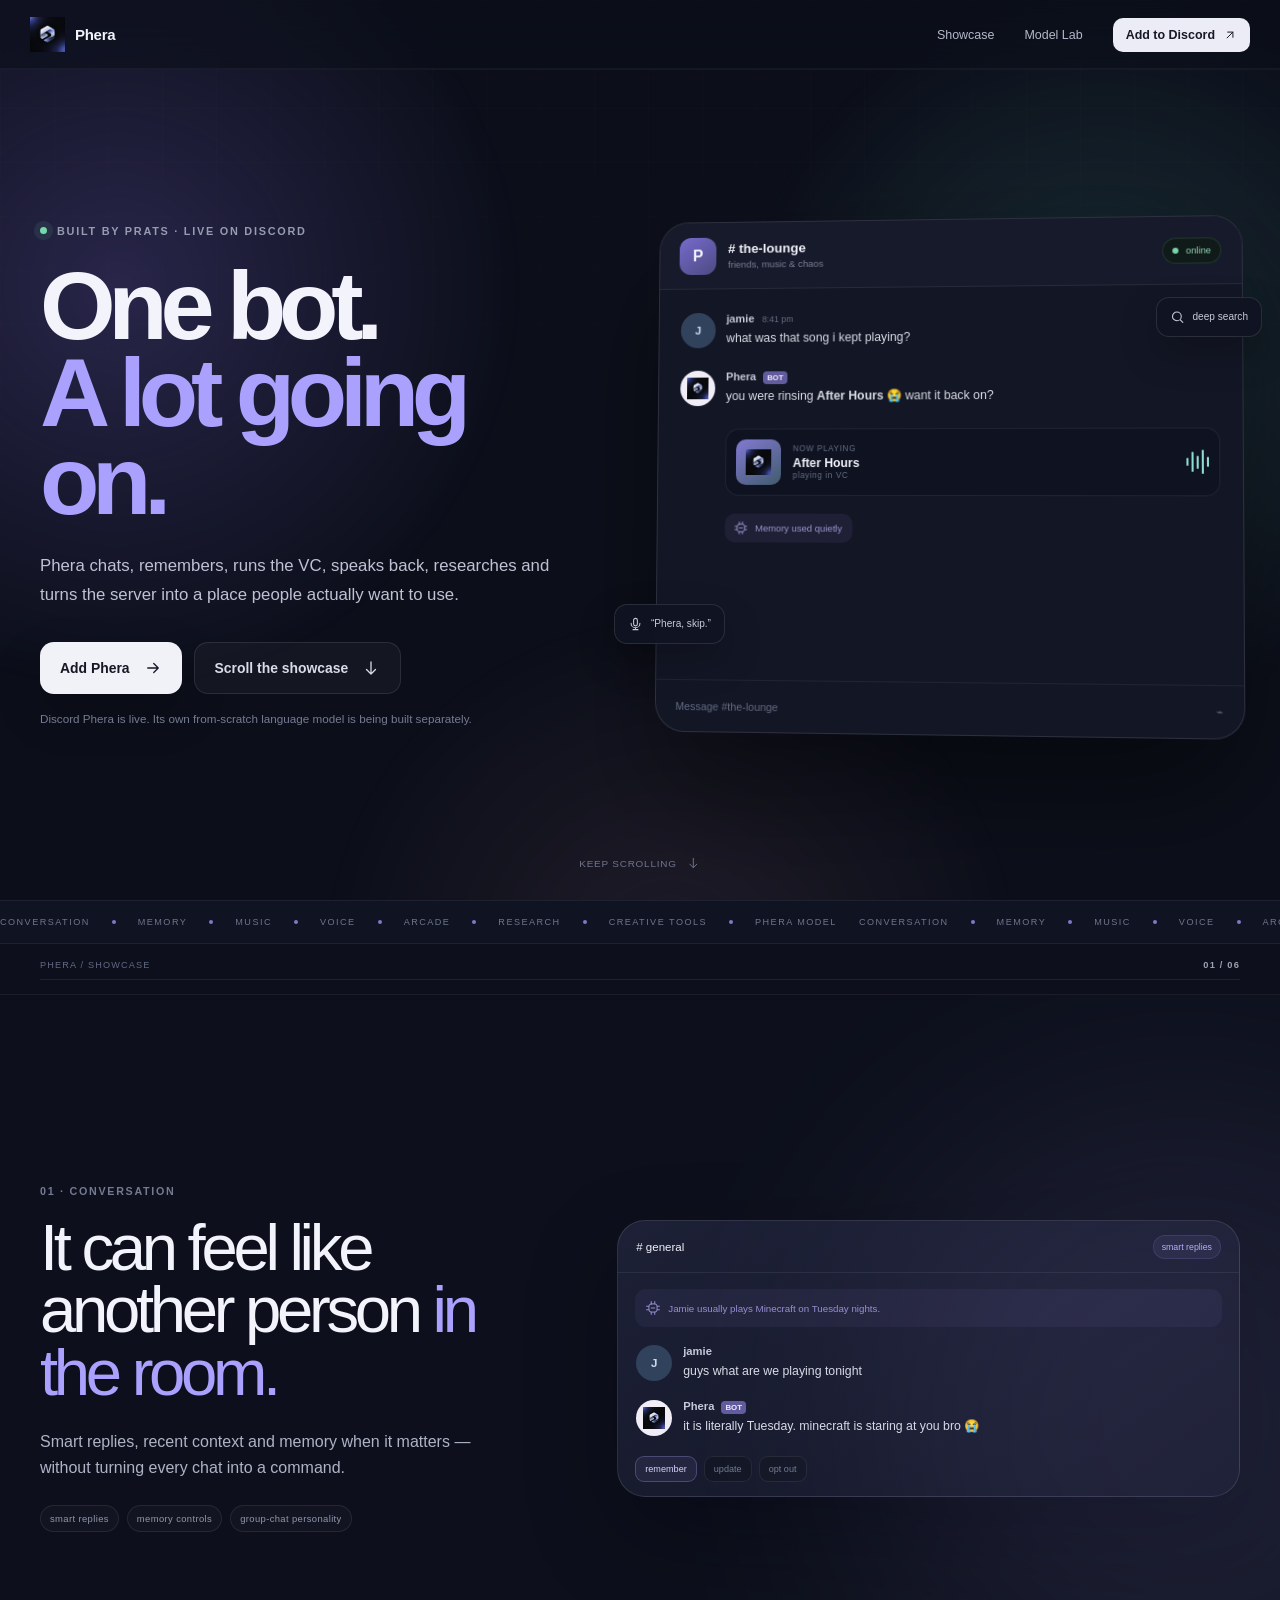
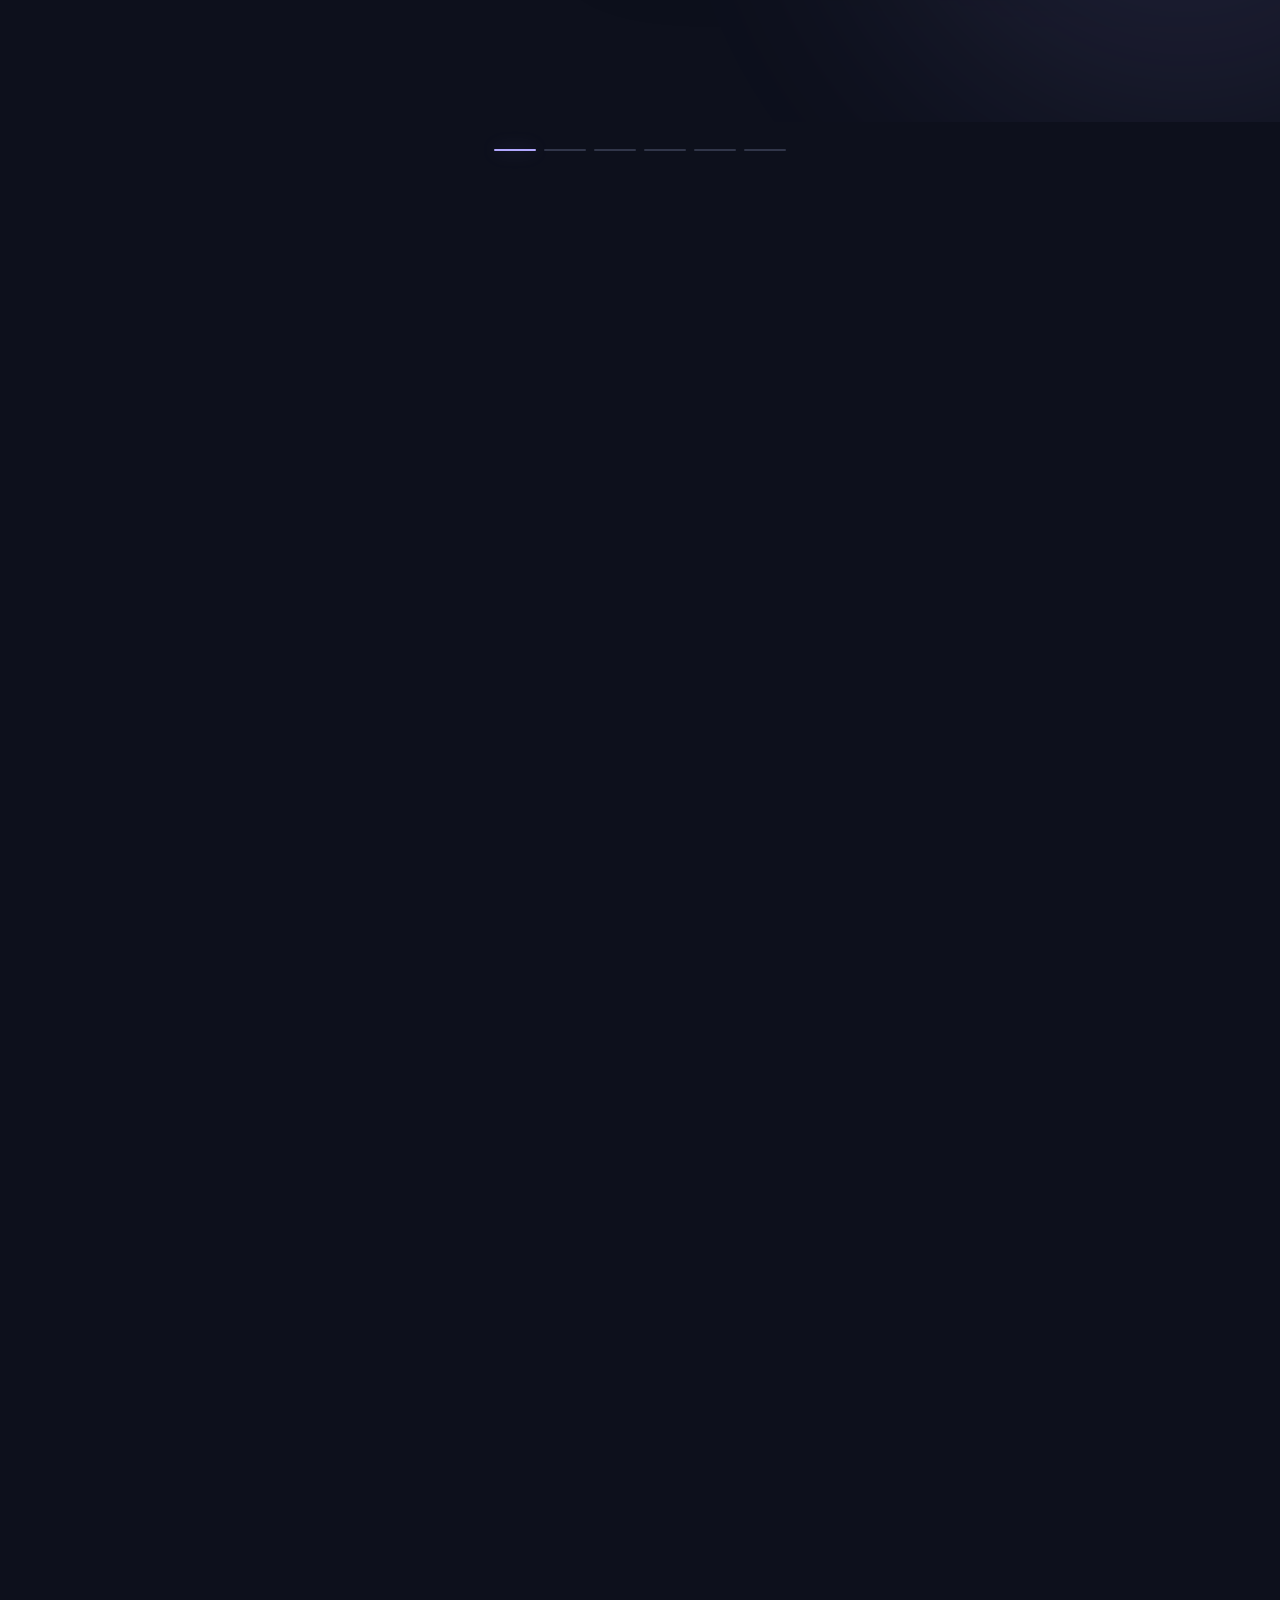
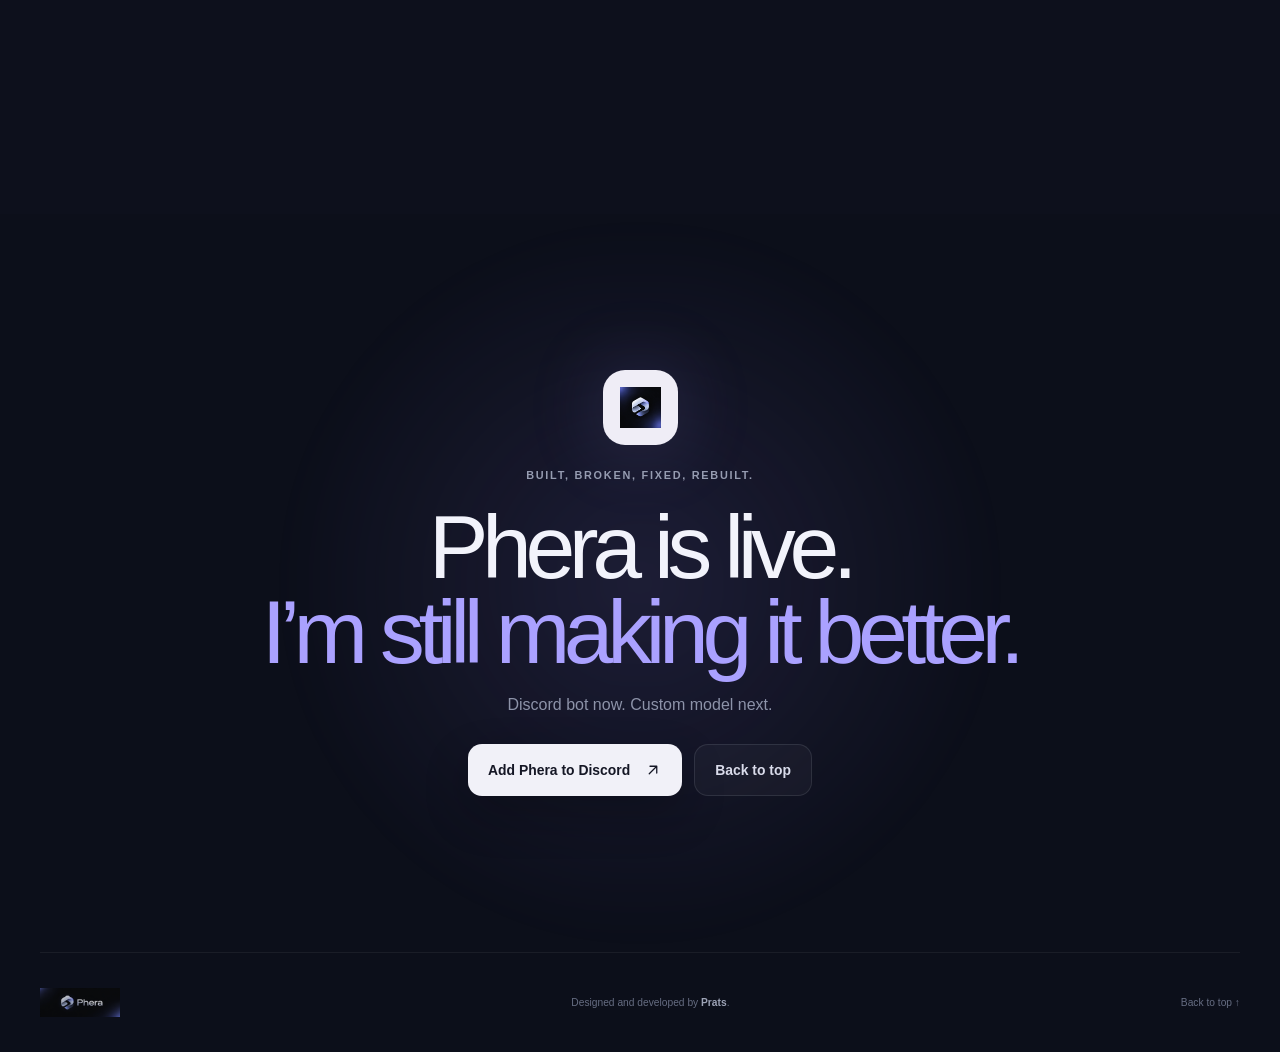
==== commit 03e58493: "Add files via upload" ====
--- a/index.html
+++ b/index.html
@@ -3,10 +3,10 @@
 <head>
   <meta charset="UTF-8">
   <meta name="viewport" content="width=device-width, initial-scale=1">
-  <meta name="theme-color" content="#101223">
-  <meta name="description" content="Phera is Prats' AI-powered Discord bot for chat, memory, music, voice, cinema, games and more — with a custom Phera language model now being built from scratch.">
+  <meta name="theme-color" content="#101321">
+  <meta name="description" content="Phera is Prats' Discord bot for conversation, memory, music, voice, research and games — while a custom Phera language model is being built from scratch.">
   <meta property="og:title" content="Phera — built by Prats">
-  <meta property="og:description" content="A Discord bot that talks, remembers, DJs the VC, speaks back, researches, creates and plays — while its own language model is being built from scratch.">
+  <meta property="og:description" content="A Discord bot that talks, remembers, DJs the VC, speaks back, researches and plays — with its own language model in development.">
   <meta property="og:type" content="website">
   <title>Phera — Built by Prats</title>
   <link rel="icon" href="./assets/phera-favicon.png" type="image/png">
@@ -20,7 +20,6 @@
     <symbol id="i-arrow" viewBox="0 0 24 24"><path d="M5 12h14m-6-6 6 6-6 6"/></symbol>
     <symbol id="i-up-right" viewBox="0 0 24 24"><path d="M7 17 17 7M8 7h9v9"/></symbol>
     <symbol id="i-down" viewBox="0 0 24 24"><path d="M12 4v16m-6-6 6 6 6-6"/></symbol>
-    <symbol id="i-chat" viewBox="0 0 24 24"><path d="M4 5h16v11H9l-5 4V5Z"/><path d="M8 9h8M8 12h5"/></symbol>
     <symbol id="i-music" viewBox="0 0 24 24"><path d="M9 18V5l11-2v12M9 8l11-2"/><circle cx="6" cy="18" r="3"/><circle cx="17" cy="15" r="3"/></symbol>
     <symbol id="i-mic" viewBox="0 0 24 24"><rect x="9" y="3" width="6" height="12" rx="3"/><path d="M5 11a7 7 0 0 0 14 0M12 18v3M8 21h8"/></symbol>
     <symbol id="i-play" viewBox="0 0 24 24"><path d="m9 6 10 6-10 6Z" fill="currentColor" stroke="none"/></symbol>
@@ -28,12 +27,11 @@
     <symbol id="i-next" viewBox="0 0 24 24"><path d="m7 6 8 6-8 6Z" fill="currentColor" stroke="none"/><path d="M17 6v12"/></symbol>
     <symbol id="i-heart" viewBox="0 0 24 24"><path d="M20.8 5.4a5 5 0 0 0-7.1 0L12 7.1l-1.7-1.7a5 5 0 0 0-7.1 7.1L12 21l8.8-8.5a5 5 0 0 0 0-7.1Z"/></symbol>
     <symbol id="i-memory" viewBox="0 0 24 24"><rect x="5" y="5" width="14" height="14" rx="4"/><path d="M9 1v4m6-4v4M9 19v4m6-4v4M1 9h4m-4 6h4m14-6h4m-4 6h4"/><path d="M9 12h6"/></symbol>
-    <symbol id="i-film" viewBox="0 0 24 24"><rect x="3" y="5" width="18" height="14" rx="2"/><path d="M7 5v14M17 5v14M3 9h4m10 0h4M3 15h4m10 0h4"/></symbol>
     <symbol id="i-game" viewBox="0 0 24 24"><path d="M7 8h10l4 7a3 3 0 0 1-5 3l-2-2h-4l-2 2a3 3 0 0 1-5-3l4-7Z"/><path d="M8 11v4m-2-2h4M16 12h.01M18 14h.01"/></symbol>
     <symbol id="i-search" viewBox="0 0 24 24"><circle cx="11" cy="11" r="7"/><path d="m16.5 16.5 4 4"/></symbol>
     <symbol id="i-spark" viewBox="0 0 24 24"><path d="m12 2 2.8 7.2L22 12l-7.2 2.8L12 22l-2.8-7.2L2 12l7.2-2.8L12 2Z"/></symbol>
-    <symbol id="i-code" viewBox="0 0 24 24"><path d="m8 7-5 5 5 5M16 7l5 5-5 5M14 4l-4 16"/></symbol>
     <symbol id="i-shield" viewBox="0 0 24 24"><path d="m12 3 8 3v6c0 5-8 9-8 9s-8-4-8-9V6l8-3Z"/><path d="m8.5 12 2.2 2.2 4.8-5"/></symbol>
+    <symbol id="i-brain" viewBox="0 0 24 24"><path d="M9 4a4 4 0 0 0-4 4v1a4 4 0 0 0 0 7v1a3 3 0 0 0 5 2.2V5.2A3 3 0 0 0 9 4Zm6 0a4 4 0 0 1 4 4v1a4 4 0 0 1 0 7v1a3 3 0 0 1-5 2.2V5.2A3 3 0 0 1 15 4Z"/><path d="M8 9h2M14 9h2M7 14h3M14 14h3"/></symbol>
   </svg>
 
   <header class="site-header" id="site-header">
@@ -42,8 +40,8 @@
       <span>Phera</span>
     </a>
     <nav class="main-nav" aria-label="Primary navigation">
-      <a href="#showcase">What it does</a>
-      <a href="#lab">Model Lab</a>
+      <a href="#story">Showcase</a>
+      <a href="#lab-slide">Model Lab</a>
       <a class="nav-cta" href="https://discord.com/oauth2/authorize?client_id=1544260265900773416" target="_blank" rel="noopener noreferrer">Add to Discord <svg class="icon"><use href="#i-up-right"/></svg></a>
     </nav>
     <button class="mobile-menu" id="mobile-menu" aria-label="Open menu" aria-expanded="false"><span></span><span></span></button>
@@ -56,230 +54,214 @@
       <div class="hero-grid" aria-hidden="true"></div>
 
       <div class="hero-copy reveal">
-        <p class="eyebrow"><span class="status-dot"></span> Built by Prats · made for Discord</p>
-        <h1>Phera makes a server feel <em>alive.</em></h1>
-        <p class="hero-lede">I built Phera to talk with the chat, remember the useful bits, run the music, speak in VC, create things and keep the server moving without feeling like a command manual.</p>
+        <p class="eyebrow"><span class="status-dot"></span> Built by Prats · live on Discord</p>
+        <h1>One bot.<br><em>A lot going on.</em></h1>
+        <p class="hero-lede">Phera chats, remembers, runs the VC, speaks back, researches and turns the server into a place people actually want to use.</p>
         <div class="hero-actions">
-          <a class="button primary" href="https://discord.com/oauth2/authorize?client_id=1544260265900773416" target="_blank" rel="noopener noreferrer">Add Phera to Discord <svg class="icon"><use href="#i-arrow"/></svg></a>
-          <a class="button ghost" href="#showcase">See what I built <svg class="icon"><use href="#i-down"/></svg></a>
-        </div>
-        <p class="hero-note">The public Discord bot is live. Phera's own language model is a separate research build in progress.</p>
+          <a class="button primary" href="https://discord.com/oauth2/authorize?client_id=1544260265900773416" target="_blank" rel="noopener noreferrer">Add Phera <svg class="icon"><use href="#i-arrow"/></svg></a>
+          <a class="button ghost" href="#story">Scroll the showcase <svg class="icon"><use href="#i-down"/></svg></a>
+        </div>
+        <p class="hero-note">Discord Phera is live. Its own from-scratch language model is being built separately.</p>
       </div>
 
       <div class="hero-product reveal" aria-label="Illustrative Phera Discord preview">
-        <div class="discord-shell tilt-card" data-tilt>
+        <div class="discord-shell" data-tilt>
           <div class="discord-topbar">
             <div class="server-badge">P</div>
-            <div><strong># the-lounge</strong><span>friends, music & questionable decisions</span></div>
-            <div class="live-pill"><i></i> Phera online</div>
+            <div><strong># the-lounge</strong><span>friends, music & chaos</span></div>
+            <div class="live-pill"><i></i> online</div>
           </div>
           <div class="discord-feed">
             <div class="chat-row human">
               <span class="avatar ava-j">J</span>
-              <div><p class="chat-meta">jamie <span>today at 8:41 pm</span></p><p>what was that song i kept playing last week?</p></div>
+              <div><p class="chat-meta">jamie <span>8:41 pm</span></p><p>what was that song i kept playing?</p></div>
             </div>
             <div class="chat-row phera-row">
-              <span class="avatar phera-avatar"><img src="./assets/phera-symbol.webp" alt="Phera" width="1254" height="1254"></span>
-              <div><p class="chat-meta">Phera <b>BOT</b> <span>today at 8:41 pm</span></p><p>you were rinsing <strong>After Hours</strong> like rent was due 😭 want it back on?</p></div>
+              <span class="avatar phera-avatar"><img src="./assets/phera-symbol.webp" alt="Phera"></span>
+              <div><p class="chat-meta">Phera <b>BOT</b></p><p>you were rinsing <strong>After Hours</strong> 😭 want it back on?</p></div>
             </div>
             <div class="mini-player">
-              <div class="mini-cover"><img src="./assets/phera-symbol.webp" alt="" width="1254" height="1254"></div>
-              <div class="mini-track"><span>NOW PLAYING</span><strong>After Hours</strong><small>matched & playing in VC</small></div>
+              <div class="mini-cover"><img src="./assets/phera-symbol.webp" alt=""></div>
+              <div class="mini-track"><span>NOW PLAYING</span><strong>After Hours</strong><small>playing in VC</small></div>
               <div class="mini-wave" aria-hidden="true"><i></i><i></i><i></i><i></i><i></i></div>
             </div>
-            <div class="memory-chip"><svg class="icon"><use href="#i-memory"/></svg><span>Memory used quietly · Jamie likes late-night R&B</span></div>
+            <div class="memory-chip"><svg class="icon"><use href="#i-memory"/></svg><span>Memory used quietly</span></div>
           </div>
-          <div class="composer"><span>Message #the-lounge</span><b>⌁</b></div>
-        </div>
-        <div class="float-chip chip-one"><svg class="icon"><use href="#i-mic"/></svg><span>“Phera, skip this.”</span></div>
+          <div class="composer">Message #the-lounge <span>⌁</span></div>
+        </div>
+        <div class="float-chip chip-one"><svg class="icon"><use href="#i-mic"/></svg><span>“Phera, skip.”</span></div>
         <div class="float-chip chip-two"><svg class="icon"><use href="#i-search"/></svg><span>deep search</span></div>
       </div>
 
-      <a class="scroll-cue" href="#showcase"><span>Scroll through Phera</span><svg class="icon"><use href="#i-down"/></svg></a>
+      <a class="scroll-cue" href="#story"><span>Keep scrolling</span><svg class="icon"><use href="#i-down"/></svg></a>
     </section>
 
     <section class="capability-ribbon" aria-label="Phera capability overview">
       <div class="ribbon-track">
-        <span>CHAT THAT JOINS IN</span><i></i><span>ADAPTIVE MEMORY</span><i></i><span>FULL VC MUSIC</span><i></i><span>HANDS-FREE VOICE</span><i></i><span>PHERA CINEMA</span><i></i><span>20-GAME ARCADE</span><i></i><span>DEEP RESEARCH</span><i></i><span>CREATIVE TOOLS</span>
-        <span aria-hidden="true">CHAT THAT JOINS IN</span><i aria-hidden="true"></i><span aria-hidden="true">ADAPTIVE MEMORY</span><i aria-hidden="true"></i><span aria-hidden="true">FULL VC MUSIC</span><i aria-hidden="true"></i><span aria-hidden="true">HANDS-FREE VOICE</span><i aria-hidden="true"></i><span aria-hidden="true">PHERA CINEMA</span><i aria-hidden="true"></i><span aria-hidden="true">20-GAME ARCADE</span><i aria-hidden="true"></i><span aria-hidden="true">DEEP RESEARCH</span><i aria-hidden="true"></i><span aria-hidden="true">CREATIVE TOOLS</span>
-      </div>
-    </section>
-
-    <section class="showcase" id="showcase">
-      <div class="showcase-intro section-width reveal">
-        <p class="eyebrow">NOT A COMMAND DUMP</p>
-        <h2>I wanted Phera to feel like part of the server, so the features <em>flow into each other.</em></h2>
-      </div>
-
-      <article class="feature-scene scene-chat" data-accent="lavender">
-        <div class="scene-inner section-width">
-          <div class="scene-copy reveal">
-            <p class="scene-number">01 · CONVERSATION</p>
-            <h3>It talks like it was already <em>in the chat.</em></h3>
-            <p>Phera can reply automatically, jump in only when it has something useful to add, or wait for a mention. Recent conversation and saved details are pulled in when they actually matter, instead of being dumped back at you.</p>
-            <p class="scene-whisper">Memory can be inspected, corrected, switched off or cleared. The point is continuity, not creepiness.</p>
-          </div>
-
-          <div class="scene-visual reveal">
-            <div class="chat-stage glass-card">
-              <div class="chat-stage-head"><span># general</span><span class="mode-pill" id="mode-pill">smart replies</span></div>
-              <div class="chat-stage-body" id="memory-demo">
-                <div class="saved-memory"><svg class="icon"><use href="#i-memory"/></svg><span id="memory-detail">Jamie usually plays Minecraft on Tuesday nights.</span></div>
-                <div class="chat-row human"><span class="avatar ava-j">J</span><div><p class="chat-meta">jamie</p><p id="human-line">guys what are we playing tonight</p></div></div>
-                <div class="chat-row phera-row"><span class="avatar phera-avatar"><img src="./assets/phera-symbol.webp" alt="Phera"></span><div><p class="chat-meta">Phera <b>BOT</b></p><p id="phera-line">it is literally Tuesday. minecraft is staring at you bro 😭</p></div></div>
-              </div>
-              <div class="memory-switcher" role="group" aria-label="Memory demo states">
-                <button class="active" data-memory-state="0">remember</button><button data-memory-state="1">update</button><button data-memory-state="2">opt out</button>
-              </div>
-            </div>
-          </div>
-        </div>
-      </article>
-
-      <article class="feature-scene scene-music" data-accent="aqua">
-        <div class="scene-inner section-width reverse">
-          <div class="scene-copy reveal">
-            <p class="scene-number">02 · MUSIC</p>
-            <h3>Drop a song. Phera handles the <em>whole session.</em></h3>
-            <p>I built the player for actual shared listening: search by song or artist, use Spotify catalogue data, match playable audio from supported sources, then keep the queue alive with controls, favourites, history, radio, lyrics and recaps.</p>
-            <p class="scene-whisper">You can seek, loop, replay, go back, shuffle, edit the queue, set a sleep timer and even correct a bad source match without leaving Discord.</p>
-          </div>
-
-          <div class="scene-visual reveal">
-            <div class="music-player glass-card" id="music-player">
-              <div class="player-head"><span><svg class="icon"><use href="#i-music"/></svg> PHERA MUSIC</span><span id="track-source">matched source</span></div>
-              <div class="player-hero">
-                <div class="album-art"><img src="./assets/phera-symbol.webp" alt="Phera artwork"></div>
-                <div class="song-copy"><small id="song-kicker">NOW PLAYING</small><h4 id="track-title">After Hours</h4><p id="track-artist">The Lounge · shared VC</p><div class="lyric-line"><span id="lyric-text">♪ save your tears for another day</span></div></div>
-              </div>
-              <div class="scrubber"><span id="scrub-fill"></span></div>
-              <div class="player-meta"><span id="elapsed">0:42</span><span id="duration">3:42</span></div>
-              <div class="player-controls">
-                <button id="favourite" aria-label="Favourite demo track" aria-pressed="false"><svg class="icon"><use href="#i-heart"/></svg></button>
-                <button class="main-play" id="play" aria-label="Play visual demo" aria-pressed="true"><svg class="icon"><use href="#i-pause"/></svg></button>
-                <button id="next" aria-label="Next demo track"><svg class="icon"><use href="#i-next"/></svg></button>
-              </div>
-              <div class="queue-peek"><span>UP NEXT</span><strong id="next-track">Blue Hour</strong><small>autoplay is learning the room</small></div>
-            </div>
-          </div>
-        </div>
-      </article>
-
-      <article class="feature-scene scene-voice" data-accent="peach">
-        <div class="scene-inner section-width">
-          <div class="scene-copy reveal">
-            <p class="scene-number">03 · VOICE</p>
-            <h3>Say “Phera” and the VC can <em>answer back.</em></h3>
-            <p>Phera can join voice, speak replies, switch between 25 voices and listen for a wake word before handling short addressed requests. Music controls stay hands-free too — skip, pause, replay, shuffle, volume, artist radio and more.</p>
-            <p class="scene-whisper">The bot only routes short addressed speech into the voice-command pipeline; ordinary VC chatter is ignored by design.</p>
-          </div>
-
-          <div class="scene-visual reveal">
-            <div class="voice-stage glass-card" id="voice-stage">
-              <div class="voice-orb"><div class="voice-logo"><img src="./assets/phera-symbol.webp" alt="Phera"></div><span class="listening-dot"></span></div>
-              <p class="wake-label">WAKE WORD</p>
-              <h4>“Phera, play Creep.”</h4>
-              <div class="voice-wave" id="voice-wave" aria-hidden="true"></div>
-              <div class="voice-response"><span>Phera</span><p>got you. queueing it now.</p></div>
-              <div class="voice-foot"><span>25 voices</span><span>music ducks under speech</span><span>spoken replies</span></div>
-            </div>
-          </div>
-        </div>
-      </article>
-
-      <article class="feature-scene scene-cinema" data-accent="gold">
-        <div class="scene-inner section-width reverse">
-          <div class="scene-copy reveal">
-            <p class="scene-number">04 · PHERA CINEMA</p>
-            <h3>A prompt can become a <em>tiny film studio.</em></h3>
-            <p>Phera Cinema turns an idea into a story, cast, dialogue, voices, shots and an edit. You can steer the look from live-action cinema to noir, anime, cyberpunk, fantasy, storybook or sci-fi, then choose widescreen, vertical or square delivery.</p>
-            <p class="scene-whisper">Video and score generation are enabled when the configured generation backends are available — the directing pipeline itself lives inside Phera.</p>
-          </div>
-
-          <div class="scene-visual reveal">
-            <div class="cinema-stage glass-card">
-              <div class="cinema-top"><span>PHERA CINEMA · DIRECTOR'S CHAIR</span><span class="rec"><i></i> rendering</span></div>
-              <div class="storyboard">
-                <div class="frame frame-a"><span>01</span><div class="silhouette one"></div><p>wide · neon rain</p></div>
-                <div class="frame frame-b"><span>02</span><div class="silhouette two"></div><p>close-up · dialogue</p></div>
-                <div class="frame frame-c"><span>03</span><div class="silhouette three"></div><p>final shot · dissolve</p></div>
-              </div>
-              <div class="timeline"><i class="clip clip-1"></i><i class="clip clip-2"></i><i class="clip clip-3"></i><span class="playhead"></span></div>
-              <div class="cinema-caption"><strong>Neon cyberpunk</strong><span>cast locked · voices assigned · edit building</span></div>
-            </div>
-          </div>
-        </div>
-      </article>
-
-      <article class="feature-scene scene-arcade" data-accent="pink">
-        <div class="scene-inner section-width">
-          <div class="scene-copy reveal">
-            <p class="scene-number">05 · PHERA ARCADE</p>
-            <h3>The chat can turn into a <em>game room.</em></h3>
-            <p>I built a public arcade with 20 playable games rendered straight into Discord. People can watch, jump into multiplayer rounds, use button or keyboard-style controls, earn persistent XP and chase achievements and leaderboards.</p>
-            <p class="scene-whisper">Snake, 2048, Connect Four, Blackjack, Maze, Word Grid, Battleship and the rest all run through the same live arcade system.</p>
-          </div>
-
-          <div class="scene-visual reveal">
-            <div class="arcade-cabinet glass-card">
-              <div class="arcade-marquee">PHERA <span>ARCADE</span></div>
-              <div class="arcade-screen">
-                <div class="snake-grid" id="snake-grid" aria-hidden="true"></div>
-                <div class="arcade-hud"><span>SNAKE</span><strong>SCORE <b id="arcade-score">1280</b></strong></div>
-              </div>
-              <div class="arcade-controls"><span>W</span><div><span>A</span><span>S</span><span>D</span></div><button aria-label="Decorative arcade button"></button><button aria-label="Decorative arcade button"></button></div>
-              <p>20 cabinets · multiplayer · XP · achievements</p>
-            </div>
-          </div>
-        </div>
-      </article>
-    </section>
-
-    <section class="orbit-section">
-      <div class="section-width orbit-grid">
-        <div class="orbit-copy reveal">
-          <p class="eyebrow">AND THE STUFF BETWEEN THE BIG MOMENTS</p>
-          <h2>Phera also does the <em>useful weird little things</em> that keep a server moving.</h2>
-          <p>Research a question, catch up on a busy channel, translate something, react to a photo, generate an image, set a reminder, moderate the room, drop a soundboard clip or just let Phera roast a terrible take.</p>
-        </div>
-        <div class="orbit-visual reveal" aria-label="More Phera capabilities">
-          <div class="orbit-core"><img src="./assets/phera-symbol.webp" alt="Phera"></div>
-          <span class="orbit-pill p1"><svg class="icon"><use href="#i-search"/></svg> deep research</span>
-          <span class="orbit-pill p2"><svg class="icon"><use href="#i-spark"/></svg> image generation</span>
-          <span class="orbit-pill p3"><svg class="icon"><use href="#i-shield"/></svg> moderation</span>
-          <span class="orbit-pill p4">summaries</span>
-          <span class="orbit-pill p5">translation</span>
-          <span class="orbit-pill p6">reminders</span>
-          <span class="orbit-pill p7">soundboard</span>
-          <span class="orbit-pill p8">photo reactions</span>
-        </div>
-      </div>
-    </section>
-
-    <section class="model-lab" id="lab">
-      <div class="lab-glow" aria-hidden="true"></div>
-      <div class="section-width lab-grid">
-        <div class="lab-copy reveal">
-          <p class="eyebrow dark">PHERA MODEL LAB · FROM SCRATCH</p>
-          <h2>The next step is teaching Phera to run on a model I built <em>myself.</em></h2>
-          <p>Right now the Discord bot uses hosted AI models for its production intelligence. Separately, I'm building Phera's own transformer from the tokenizer up — dataset, architecture, pretraining, checkpoints and evaluation.</p>
-          <p>The current research build is <strong>Phera v0.2</strong>: a roughly 97.2M-parameter base model that has completed its first 245.76M-token pretraining run. It can produce language, but it still needs stronger base knowledge before proper instruction and personality tuning.</p>
-          <div class="lab-status"><span class="pulse"></span><strong>Current stage</strong><span>base model evaluation + next pretraining curriculum</span></div>
-        </div>
-
-        <div class="lab-console reveal" aria-label="Phera model development status">
-          <div class="console-top"><span></span><span></span><span></span><b>PheraModel / v0.2</b></div>
-          <div class="console-body">
-            <div class="console-line"><span>architecture</span><strong>97,241,856 params</strong></div>
-            <div class="console-line"><span>tokenizer</span><strong>16,000 vocab</strong></div>
-            <div class="console-line"><span>pretraining</span><strong>245,760,000 tokens seen</strong></div>
-            <div class="console-line"><span>checkpoint</span><strong>phera-v02-best.pt</strong></div>
-            <div class="loss-card"><span>VALIDATION LOSS</span><div class="loss-chart" aria-hidden="true"><svg viewBox="0 0 420 120" preserveAspectRatio="none"><defs><linearGradient id="lossFill" x1="0" y1="0" x2="0" y2="1"><stop offset="0" stop-color="#7568d8" stop-opacity=".32"/><stop offset="1" stop-color="#7568d8" stop-opacity="0"/></linearGradient></defs><path class="loss-area" d="M0 18 C35 22,50 40,82 47 S130 60,158 70 S208 79,238 85 S290 92,320 96 S370 101,420 104 L420 120 L0 120 Z"/><path class="loss-line" d="M0 18 C35 22,50 40,82 47 S130 60,158 70 S208 79,238 85 S290 92,320 96 S370 101,420 104"/></svg><span class="loss-start">9.838</span><span class="loss-end">3.004 best</span></div></div>
-            <div class="pipeline">
-              <span class="done">corpus</span><i></i><span class="done">tokenizer</span><i></i><span class="done">pretrain</span><i></i><span class="active">evaluate</span><i></i><span>instruct</span><i></i><span>personality</span>
-            </div>
-            <p class="console-note">Not the production bot brain yet — this is the research track.</p>
-          </div>
+        <span>CONVERSATION</span><i></i><span>MEMORY</span><i></i><span>MUSIC</span><i></i><span>VOICE</span><i></i><span>ARCADE</span><i></i><span>RESEARCH</span><i></i><span>CREATIVE TOOLS</span><i></i><span>PHERA MODEL</span>
+        <span aria-hidden="true">CONVERSATION</span><i aria-hidden="true"></i><span aria-hidden="true">MEMORY</span><i aria-hidden="true"></i><span aria-hidden="true">MUSIC</span><i aria-hidden="true"></i><span aria-hidden="true">VOICE</span><i aria-hidden="true"></i><span aria-hidden="true">ARCADE</span><i aria-hidden="true"></i><span aria-hidden="true">RESEARCH</span><i aria-hidden="true"></i><span aria-hidden="true">CREATIVE TOOLS</span><i aria-hidden="true"></i><span aria-hidden="true">PHERA MODEL</span>
+      </div>
+    </section>
+
+    <section class="story" id="story" style="--story-count: 6">
+      <div class="story-stage">
+        <div class="story-chrome section-width">
+          <p class="story-kicker"><span>PHERA / SHOWCASE</span><strong id="story-count">01 / 06</strong></p>
+          <div class="story-progress" aria-hidden="true"><span id="story-progress-fill"></span></div>
+        </div>
+
+        <div class="scene-stack">
+          <article class="story-slide active" data-slide="0" data-tone="lavender">
+            <div class="slide-inner section-width">
+              <div class="slide-copy">
+                <p class="slide-number">01 · CONVERSATION</p>
+                <h2>It can feel like another person <em>in the room.</em></h2>
+                <p>Smart replies, recent context and memory when it matters — without turning every chat into a command.</p>
+                <div class="micro-tags"><span>smart replies</span><span>memory controls</span><span>group-chat personality</span></div>
+              </div>
+              <div class="slide-visual">
+                <div class="chat-stage glass-card">
+                  <div class="chat-stage-head"><span># general</span><span class="mode-pill" id="mode-pill">smart replies</span></div>
+                  <div class="saved-memory"><svg class="icon"><use href="#i-memory"/></svg><span id="memory-detail">Jamie usually plays Minecraft on Tuesday nights.</span></div>
+                  <div class="chat-row human"><span class="avatar ava-j">J</span><div><p class="chat-meta">jamie</p><p id="human-line">guys what are we playing tonight</p></div></div>
+                  <div class="chat-row phera-row"><span class="avatar phera-avatar"><img src="./assets/phera-symbol.webp" alt="Phera"></span><div><p class="chat-meta">Phera <b>BOT</b></p><p id="phera-line">it is literally Tuesday. minecraft is staring at you bro 😭</p></div></div>
+                  <div class="memory-switcher" role="group" aria-label="Memory demo states"><button class="active" data-memory-state="0">remember</button><button data-memory-state="1">update</button><button data-memory-state="2">opt out</button></div>
+                </div>
+              </div>
+            </div>
+          </article>
+
+          <article class="story-slide" data-slide="1" data-tone="aqua">
+            <div class="slide-inner section-width reverse">
+              <div class="slide-copy">
+                <p class="slide-number">02 · MUSIC</p>
+                <h2>Ask for a song. Phera handles <em>the session.</em></h2>
+                <p>Search, queues, favourites, lyrics, radio and controls — all inside the VC.</p>
+                <div class="micro-tags"><span>Spotify catalogue</span><span>queue controls</span><span>favourites + history</span></div>
+              </div>
+              <div class="slide-visual">
+                <div class="music-player glass-card" id="music-player">
+                  <div class="player-head"><span><svg class="icon"><use href="#i-music"/></svg> PHERA MUSIC</span><span id="track-source">matched source</span></div>
+                  <div class="player-hero">
+                    <div class="album-art"><img src="./assets/phera-symbol.webp" alt="Phera artwork"></div>
+                    <div class="song-copy"><small>NOW PLAYING</small><h3 id="track-title">After Hours</h3><p id="track-artist">The Lounge · shared VC</p><div class="lyric-line" id="lyric-text">♪ save your tears for another day</div></div>
+                  </div>
+                  <div class="scrubber"><span id="scrub-fill"></span></div>
+                  <div class="player-meta"><span id="elapsed">0:42</span><span id="duration">3:42</span></div>
+                  <div class="player-controls"><button id="favourite" aria-label="Favourite demo track" aria-pressed="false"><svg class="icon"><use href="#i-heart"/></svg></button><button class="main-play" id="play" aria-label="Pause visual demo" aria-pressed="true"><svg class="icon"><use href="#i-pause"/></svg></button><button id="next" aria-label="Next demo track"><svg class="icon"><use href="#i-next"/></svg></button></div>
+                  <div class="queue-peek"><span>UP NEXT</span><strong id="next-track">Blue Hour</strong><small>autoplay is learning the room</small></div>
+                </div>
+              </div>
+            </div>
+          </article>
+
+          <article class="story-slide" data-slide="2" data-tone="peach">
+            <div class="slide-inner section-width">
+              <div class="slide-copy">
+                <p class="slide-number">03 · VOICE</p>
+                <h2>Say “Phera” and the VC can <em>answer back.</em></h2>
+                <p>Wake-word commands, spoken replies and hands-free music control.</p>
+                <div class="micro-tags"><span>25 voices</span><span>wake word</span><span>spoken replies</span></div>
+              </div>
+              <div class="slide-visual">
+                <div class="voice-stage glass-card">
+                  <div class="voice-orb"><div class="voice-logo"><img src="./assets/phera-symbol.webp" alt="Phera"></div><span class="listening-dot"></span></div>
+                  <p class="wake-label">LISTENING AFTER WAKE WORD</p>
+                  <h3>“Phera, play Creep.”</h3>
+                  <div class="voice-wave" id="voice-wave" aria-hidden="true"></div>
+                  <div class="voice-response"><span>Phera</span><p>got you. queueing it now.</p></div>
+                </div>
+              </div>
+            </div>
+          </article>
+
+          <article class="story-slide" data-slide="3" data-tone="pink">
+            <div class="slide-inner section-width reverse">
+              <div class="slide-copy">
+                <p class="slide-number">04 · PHERA ARCADE</p>
+                <h2>The channel can become a <em>game room.</em></h2>
+                <p>20 Discord games, multiplayer rounds, XP, achievements and leaderboards.</p>
+                <div class="micro-tags"><span>20 games</span><span>multiplayer</span><span>persistent XP</span></div>
+              </div>
+              <div class="slide-visual">
+                <div class="arcade-panel glass-card">
+                  <div class="arcade-top"><strong>PHERA ARCADE</strong><span><i></i> LIVE</span></div>
+                  <div class="arcade-main">
+                    <div class="pixel-screen" aria-label="Decorative Snake game preview">
+                      <div class="game-hud"><span>SNAKE</span><strong>1,320</strong></div>
+                      <div class="pixel-grid" aria-hidden="true">
+                        <i class="snake-pixel s1"></i><i class="snake-pixel s2"></i><i class="snake-pixel s3"></i><i class="snake-pixel s4"></i><i class="snake-pixel s5"></i><i class="snake-pixel head"></i><b class="food-pixel"></b>
+                      </div>
+                    </div>
+                    <div class="arcade-side">
+                      <div class="arcade-stat"><span>ACTIVE</span><strong>Snake</strong></div>
+                      <div class="arcade-stat"><span>NEXT</span><strong>2048</strong></div>
+                      <div class="arcade-stat"><span>STREAK</span><strong>6 wins</strong></div>
+                      <div class="rank-row"><span>01</span><b>jamie</b><strong>4,880 XP</strong></div>
+                      <div class="rank-row"><span>02</span><b>alex</b><strong>4,210 XP</strong></div>
+                      <div class="rank-row"><span>03</span><b>maya</b><strong>3,940 XP</strong></div>
+                    </div>
+                  </div>
+                  <div class="game-strip"><span>SNAKE</span><span>2048</span><span>CONNECT 4</span><span>BLACKJACK</span><span>MAZE</span><span>+15</span></div>
+                </div>
+              </div>
+            </div>
+          </article>
+
+          <article class="story-slide" data-slide="4" data-tone="mint">
+            <div class="slide-inner section-width">
+              <div class="slide-copy">
+                <p class="slide-number">05 · EVERYTHING ELSE</p>
+                <h2>Useful when you need it. <em>Quiet when you don’t.</em></h2>
+                <p>Research, summaries, translation, image generation, reminders, moderation and the odd roast.</p>
+                <div class="micro-tags"><span>deep research</span><span>images</span><span>moderation</span></div>
+              </div>
+              <div class="slide-visual">
+                <div class="tools-orbit" aria-label="More Phera capabilities">
+                  <div class="orbit-core"><img src="./assets/phera-symbol.webp" alt="Phera"></div>
+                  <span class="tool-pill t1"><svg class="icon"><use href="#i-search"/></svg> research</span>
+                  <span class="tool-pill t2"><svg class="icon"><use href="#i-spark"/></svg> images</span>
+                  <span class="tool-pill t3"><svg class="icon"><use href="#i-shield"/></svg> moderation</span>
+                  <span class="tool-pill t4">summaries</span>
+                  <span class="tool-pill t5">translation</span>
+                  <span class="tool-pill t6">reminders</span>
+                  <div class="orbit-ring ring-one"></div><div class="orbit-ring ring-two"></div>
+                </div>
+              </div>
+            </div>
+          </article>
+
+          <article class="story-slide lab-slide" data-slide="5" data-tone="lab" id="lab-slide">
+            <div class="slide-inner section-width reverse">
+              <div class="slide-copy">
+                <p class="slide-number">06 · PHERA MODEL LAB</p>
+                <h2>Now I’m building the <em>brain itself.</em></h2>
+                <p>Phera v0.2 is my from-scratch transformer research build. Base pretraining is complete; the next job is making the knowledge stronger before instruction tuning.</p>
+                <div class="micro-tags"><span>97.2M params</span><span>16K vocab</span><span>245.76M tokens</span></div>
+              </div>
+              <div class="slide-visual">
+                <div class="lab-console glass-card" aria-label="Phera model development status">
+                  <div class="console-top"><span></span><span></span><span></span><b>PheraModel / v0.2</b></div>
+                  <div class="console-body">
+                    <div class="model-badge"><svg class="icon"><use href="#i-brain"/></svg><div><small>FROM SCRATCH</small><strong>Phera v0.2</strong></div><span>PRETRAINED</span></div>
+                    <div class="model-stats"><div><span>PARAMETERS</span><strong>97,241,856</strong></div><div><span>TOKENS SEEN</span><strong>245,760,000</strong></div><div><span>BEST VAL LOSS</span><strong>3.004</strong></div></div>
+                    <div class="loss-card"><span>VALIDATION LOSS</span><div class="loss-chart" aria-hidden="true"><svg viewBox="0 0 420 120" preserveAspectRatio="none"><defs><linearGradient id="lossFill" x1="0" y1="0" x2="0" y2="1"><stop offset="0" stop-color="#8a7de8" stop-opacity=".34"/><stop offset="1" stop-color="#8a7de8" stop-opacity="0"/></linearGradient></defs><path class="loss-area" d="M0 18 C35 22,50 40,82 47 S130 60,158 70 S208 79,238 85 S290 92,320 96 S370 101,420 104 L420 120 L0 120 Z"/><path class="loss-line" d="M0 18 C35 22,50 40,82 47 S130 60,158 70 S208 79,238 85 S290 92,320 96 S370 101,420 104"/></svg><span class="loss-start">9.838</span><span class="loss-end">3.004</span></div></div>
+                    <div class="pipeline"><span class="done">corpus</span><i></i><span class="done">tokenizer</span><i></i><span class="done">pretrain</span><i></i><span class="active">evaluate</span><i></i><span>instruct</span></div>
+                    <p class="console-note">Research track — not the production Discord brain yet.</p>
+                  </div>
+                </div>
+              </div>
+            </div>
+          </article>
+        </div>
+
+        <div class="story-nav section-width" aria-label="Showcase chapters">
+          <button class="story-dot active" data-story-jump="0" aria-label="Conversation"><span></span></button>
+          <button class="story-dot" data-story-jump="1" aria-label="Music"><span></span></button>
+          <button class="story-dot" data-story-jump="2" aria-label="Voice"><span></span></button>
+          <button class="story-dot" data-story-jump="3" aria-label="Arcade"><span></span></button>
+          <button class="story-dot" data-story-jump="4" aria-label="Tools"><span></span></button>
+          <button class="story-dot" data-story-jump="5" aria-label="Model Lab"><span></span></button>
         </div>
       </div>
     </section>
@@ -287,10 +269,11 @@
     <section class="closing">
       <div class="closing-glow" aria-hidden="true"></div>
       <div class="section-width closing-inner reveal">
-        <div class="closing-mark"><img src="./assets/phera-symbol.webp" alt="" width="1254" height="1254"></div>
+        <div class="closing-mark"><img src="./assets/phera-symbol.webp" alt=""></div>
         <p class="eyebrow">BUILT, BROKEN, FIXED, REBUILT.</p>
-        <h2>Phera is already doing a lot.<br><em>I'm still making it more Phera.</em></h2>
-        <div class="closing-actions"><a class="button primary" href="https://discord.com/oauth2/authorize?client_id=1544260265900773416" target="_blank" rel="noopener noreferrer">Add to Discord <svg class="icon"><use href="#i-up-right"/></svg></a><a class="button ghost" href="#lab">See the model lab</a></div>
+        <h2>Phera is live.<br><em>I’m still making it better.</em></h2>
+        <p>Discord bot now. Custom model next.</p>
+        <div class="closing-actions"><a class="button primary" href="https://discord.com/oauth2/authorize?client_id=1544260265900773416" target="_blank" rel="noopener noreferrer">Add Phera to Discord <svg class="icon"><use href="#i-up-right"/></svg></a><a class="button ghost" href="#top">Back to top</a></div>
       </div>
     </section>
   </main>
@@ -302,7 +285,7 @@
   </footer>
 
   <div class="mobile-panel" id="mobile-panel" aria-hidden="true">
-    <a href="#showcase">What it does</a><a href="#lab">Model Lab</a><a href="https://discord.com/oauth2/authorize?client_id=1544260265900773416" target="_blank" rel="noopener noreferrer">Add to Discord ↗</a>
+    <a href="#story">Showcase</a><a href="#lab-slide">Model Lab</a><a href="https://discord.com/oauth2/authorize?client_id=1544260265900773416" target="_blank" rel="noopener noreferrer">Add to Discord ↗</a>
   </div>
 </body>
 </html>
--- a/styles.css
+++ b/styles.css
@@ -1,87 +1,57 @@
-/* Phera — 2026 showcase redesign. No dependencies. */
+/* Phera — scroll-story showcase. Dependency-free. */
 :root{
-  color-scheme:dark;
-  --bg:#0f1120;
-  --bg-deep:#0a0c16;
-  --panel:#171a2d;
-  --panel-2:#1d2037;
-  --text:#f5f5fb;
-  --muted:#aeb2c7;
-  --soft:#7f849d;
-  --line:rgba(220,222,255,.12);
-  --lav:#b9afff;
-  --lav-2:#8378e5;
-  --aqua:#92ded3;
-  --peach:#efb9a7;
-  --gold:#e4c685;
-  --pink:#dfa4d2;
-  --radius:30px;
-  --page-progress:0;
-  font-family:Inter,-apple-system,BlinkMacSystemFont,"Segoe UI",Helvetica,Arial,sans-serif;
+  --bg:#0c0f1a;--bg2:#101423;--panel:#161a2b;--text:#f2f3fb;--muted:#a8aec2;--dim:#727990;
+  --lav:#aaa1ff;--aqua:#8edfd3;--peach:#efb6a0;--pink:#e2a6d7;--mint:#a3dfbd;--cream:#f2ece2;
+  --line:rgba(235,238,255,.10);--header:70px;--radius:28px;--page-progress:0;
+  --ease:cubic-bezier(.22,.72,.16,1);
 }
-*{box-sizing:border-box}
-html{scroll-behavior:smooth;scroll-padding-top:88px;background:var(--bg-deep)}
-body{margin:0;background:var(--bg);color:var(--text);overflow-x:clip;-webkit-font-smoothing:antialiased;text-rendering:optimizeLegibility}
-body.menu-open{overflow:hidden}
-a{color:inherit;text-decoration:none}
-button{font:inherit;color:inherit;border:0;cursor:pointer}
-img{display:block;max-width:100%;height:auto}
-p,h1,h2,h3,h4{margin:0}
-p{line-height:1.72}
-::selection{background:#c8c1ff;color:#171829}
-.icon-library{position:absolute;width:0;height:0;overflow:hidden}
-.icon{width:20px;height:20px;fill:none;stroke:currentColor;stroke-width:1.65;stroke-linecap:round;stroke-linejoin:round;flex:0 0 auto}
-.section-width{width:min(1180px,calc(100% - 64px));margin-inline:auto}
-.skip-link{position:fixed;left:16px;top:12px;z-index:500;padding:12px 15px;background:#fff;color:#111322;border-radius:10px;transform:translateY(-160%);transition:transform .2s}.skip-link:focus{transform:none}
-.eyebrow{display:flex;align-items:center;gap:10px;font-size:.72rem;font-weight:650;letter-spacing:.16em;text-transform:uppercase;color:#c9c4ff}.eyebrow.dark{color:#6359aa}.status-dot{width:7px;height:7px;border-radius:50%;background:#8ee3c4;box-shadow:0 0 16px #8ee3c4;animation:pulse-dot 2s ease-in-out infinite}
+*{box-sizing:border-box}html{scroll-behavior:smooth;background:var(--bg)}body{margin:0;background:var(--bg);color:var(--text);font-family:Inter,ui-sans-serif,-apple-system,BlinkMacSystemFont,"Segoe UI",sans-serif;-webkit-font-smoothing:antialiased;overflow-x:hidden}body.menu-open{overflow:hidden}
+a{color:inherit;text-decoration:none}button{font:inherit;color:inherit}img{display:block;max-width:100%}p,h1,h2,h3{margin:0}.icon{width:18px;height:18px;fill:none;stroke:currentColor;stroke-width:1.7;stroke-linecap:round;stroke-linejoin:round}.icon-library{position:absolute;width:0;height:0;overflow:hidden}.section-width{width:min(1200px,calc(100% - 64px));margin-inline:auto}.skip-link{position:fixed;z-index:999;left:16px;top:10px;padding:10px 14px;background:#fff;color:#111;border-radius:8px;transform:translateY(-150%)}.skip-link:focus{transform:none}
 
-.site-header{position:fixed;z-index:200;inset:0 0 auto;height:76px;display:flex;align-items:center;justify-content:space-between;padding:0 max(24px,calc((100vw - 1280px)/2));background:rgba(13,15,27,.62);backdrop-filter:blur(22px) saturate(130%);-webkit-backdrop-filter:blur(22px) saturate(130%);border-bottom:1px solid transparent;transition:height .25s,background .25s,border-color .25s}
-.site-header.scrolled{height:66px;background:rgba(10,12,22,.88);border-bottom-color:var(--line)}
-.brand{display:flex;align-items:center;gap:10px;font-weight:720;letter-spacing:-.04em;font-size:1.2rem;position:relative;z-index:2}.brand-symbol{width:34px;height:34px;border-radius:10px;overflow:hidden;background:#0d0f1b;box-shadow:0 0 25px rgba(143,129,255,.22)}.brand-symbol img{width:100%;height:100%;object-fit:cover;transform:scale(1.72)}
-.main-nav{display:flex;align-items:center;gap:28px;color:#c1c4d3;font-size:.86rem}.main-nav>a{transition:color .2s}.main-nav>a:hover{color:#fff}.nav-cta{display:flex;align-items:center;gap:10px;background:rgba(255,255,255,.08);border:1px solid rgba(255,255,255,.12);padding:10px 14px;border-radius:12px;color:#f6f6fb!important}.nav-cta .icon{width:15px;height:15px}.mobile-menu{display:none;background:transparent;width:42px;height:42px;place-items:center;position:relative}.mobile-menu span{position:absolute;width:19px;height:1.5px;background:#f5f5fb;transition:transform .25s,top .25s}.mobile-menu span:first-child{top:17px}.mobile-menu span:last-child{top:24px}.mobile-menu[aria-expanded="true"] span:first-child{top:20px;transform:rotate(45deg)}.mobile-menu[aria-expanded="true"] span:last-child{top:20px;transform:rotate(-45deg)}
-.page-progress{position:absolute;left:0;bottom:-1px;width:100%;height:2px;background:transparent}.page-progress span{display:block;height:100%;width:100%;transform:scaleX(var(--page-progress));transform-origin:left;background:linear-gradient(90deg,var(--lav),var(--aqua),var(--peach))}
-.mobile-panel{display:none}
+/* Header */
+.site-header{position:fixed;z-index:150;left:0;right:0;top:0;height:var(--header);display:flex;align-items:center;justify-content:space-between;padding:0 30px;background:rgba(12,15,26,.55);border-bottom:1px solid transparent;backdrop-filter:blur(18px);transition:.3s var(--ease)}.site-header.scrolled{background:rgba(12,15,26,.88);border-color:var(--line)}.brand{display:flex;align-items:center;gap:10px;font-weight:760;font-size:.94rem;letter-spacing:-.02em}.brand-symbol{width:35px;height:35px;display:grid;place-items:center}.brand-symbol img{width:100%;height:100%;object-fit:contain}.main-nav{display:flex;align-items:center;gap:30px;font-size:.78rem;color:#b4b9ca}.main-nav a:hover{color:#fff}.main-nav .nav-cta{display:flex;gap:8px;align-items:center;color:#171927;background:#ececf6;padding:10px 13px;border-radius:10px;font-weight:700}.main-nav .nav-cta .icon{width:14px;height:14px}.page-progress{position:absolute;left:0;right:0;bottom:-1px;height:2px;background:rgba(255,255,255,.04)}.page-progress span{display:block;width:100%;height:100%;transform:scaleX(var(--page-progress));transform-origin:left;background:linear-gradient(90deg,var(--lav),var(--aqua))}.mobile-menu{display:none;width:42px;height:42px;border:0;background:transparent;place-content:center;gap:6px}.mobile-menu span{width:21px;height:1px;background:#e8e9f4;display:block}.mobile-panel{display:none}
 
-.hero{min-height:100svh;position:relative;display:grid;grid-template-columns:minmax(0,1fr) minmax(460px,.92fr);gap:72px;align-items:center;padding:130px max(32px,calc((100vw - 1180px)/2)) 96px;overflow:hidden;background:linear-gradient(180deg,#111426 0%,#0f1120 74%,#0d0f1c 100%)}
-.hero-aurora{position:absolute;inset:-20%;pointer-events:none;background:radial-gradient(circle at 18% 24%,rgba(123,108,226,.28),transparent 30%),radial-gradient(circle at 80% 26%,rgba(92,190,180,.13),transparent 27%),radial-gradient(circle at 72% 82%,rgba(226,154,134,.12),transparent 26%);filter:blur(14px);animation:aurora 16s ease-in-out infinite alternate}
-.hero-grid{position:absolute;inset:0;opacity:.17;pointer-events:none;background-image:linear-gradient(rgba(255,255,255,.035) 1px,transparent 1px),linear-gradient(90deg,rgba(255,255,255,.035) 1px,transparent 1px);background-size:52px 52px;mask-image:linear-gradient(to bottom,black,transparent 82%);-webkit-mask-image:linear-gradient(to bottom,black,transparent 82%)}
-.hero-copy,.hero-product{position:relative;z-index:2}.hero h1{font-size:clamp(4.5rem,7.6vw,7.5rem);line-height:.92;letter-spacing:-.075em;font-weight:560;max-width:720px;margin-top:24px}.hero h1 em,.showcase-intro h2 em,.scene-copy h3 em,.orbit-copy h2 em,.lab-copy h2 em,.closing h2 em{font-style:normal;color:var(--lav);font-weight:inherit}.hero-lede{max-width:650px;color:#bfc2d4;font-size:1.05rem;margin-top:30px}.hero-actions{display:flex;gap:12px;align-items:center;margin-top:32px}.button{display:inline-flex;align-items:center;justify-content:center;gap:16px;min-height:52px;padding:0 20px;border-radius:14px;font-size:.9rem;font-weight:650;transition:transform .22s,background .22s,border-color .22s,box-shadow .22s}.button:hover{transform:translateY(-2px)}.button.primary{background:#f1f1fa;color:#151725;box-shadow:0 15px 40px rgba(0,0,0,.25)}.button.primary:hover{background:#fff;box-shadow:0 18px 48px rgba(112,98,215,.22)}.button.ghost{border:1px solid rgba(232,234,255,.14);background:rgba(255,255,255,.035);color:#d7d9e6}.button.ghost:hover{background:rgba(255,255,255,.075);border-color:rgba(232,234,255,.24)}.button .icon{width:17px;height:17px}.hero-note{font-size:.76rem;color:#7f849d;margin-top:20px;max-width:560px}
-.hero-product{min-width:0;perspective:1200px}.discord-shell{position:relative;border-radius:26px;background:linear-gradient(145deg,rgba(38,41,66,.95),rgba(20,22,38,.96));border:1px solid rgba(222,225,255,.14);box-shadow:0 48px 100px rgba(3,5,14,.48),0 0 80px rgba(111,96,215,.09);overflow:hidden;transform:rotateY(-4deg) rotateX(2deg);transition:transform .18s ease-out}.discord-topbar{display:flex;align-items:center;gap:12px;padding:17px 18px;border-bottom:1px solid rgba(255,255,255,.07);background:rgba(255,255,255,.025)}.server-badge{width:33px;height:33px;display:grid;place-items:center;border-radius:11px;background:linear-gradient(135deg,#8172df,#675bc0);font-weight:800}.discord-topbar>div:nth-child(2){display:flex;flex-direction:column;gap:2px;min-width:0}.discord-topbar strong{font-size:.86rem}.discord-topbar span{font-size:.69rem;color:#858aa0;white-space:nowrap;overflow:hidden;text-overflow:ellipsis}.live-pill{margin-left:auto!important;display:flex!important;flex-direction:row!important;align-items:center;gap:6px!important;padding:7px 9px;border-radius:999px;background:rgba(107,222,181,.08);color:#a4e4ca!important;border:1px solid rgba(107,222,181,.12);font-size:.67rem!important;white-space:nowrap}.live-pill i{display:block;width:6px;height:6px;border-radius:50%;background:#73d5af}.discord-feed{padding:24px 20px 18px;min-height:420px}.chat-row{display:flex;align-items:flex-start;gap:11px;margin-bottom:20px}.avatar{width:35px;height:35px;border-radius:50%;display:grid;place-items:center;flex:0 0 35px;overflow:hidden;font-size:.78rem}.ava-j{background:#ddd0ae;color:#534c37}.phera-avatar{background:#0d0f1c}.phera-avatar img{width:100%;height:100%;object-fit:cover;transform:scale(1.72)}.chat-row>div{min-width:0}.chat-meta{font-size:.72rem!important;color:#dce0ee!important;line-height:1.2!important;margin-bottom:6px!important;font-weight:650}.chat-meta span{font-size:.62rem;color:#6f748a;font-weight:450;margin-left:6px}.chat-meta b{font-size:.55rem;letter-spacing:.08em;color:#c9c1ff;background:#6759b9;padding:2px 4px;border-radius:3px;margin-left:4px}.chat-row p{font-size:.83rem;color:#b9bdcf;line-height:1.55}.chat-row strong{color:#e5e6ef}.mini-player{display:grid;grid-template-columns:52px 1fr auto;gap:12px;align-items:center;background:linear-gradient(135deg,rgba(140,126,229,.11),rgba(113,218,202,.06));border:1px solid rgba(187,178,255,.12);padding:12px;border-radius:15px;margin:8px 0 13px 46px}.mini-cover{width:52px;height:52px;overflow:hidden;border-radius:10px;background:#0d0f1b}.mini-cover img{width:100%;height:100%;object-fit:cover;transform:scale(1.5)}.mini-track{display:flex;flex-direction:column;gap:2px}.mini-track span{font-size:.55rem;letter-spacing:.12em;color:#8f94ac}.mini-track strong{font-size:.8rem}.mini-track small{font-size:.63rem;color:#7f849a}.mini-wave{display:flex;align-items:center;gap:3px;height:28px}.mini-wave i{display:block;width:3px;border-radius:4px;background:var(--aqua);animation:wave .9s ease-in-out infinite alternate}.mini-wave i:nth-child(1){height:9px}.mini-wave i:nth-child(2){height:22px;animation-delay:-.3s}.mini-wave i:nth-child(3){height:15px;animation-delay:-.5s}.mini-wave i:nth-child(4){height:26px;animation-delay:-.1s}.mini-wave i:nth-child(5){height:12px;animation-delay:-.4s}.memory-chip{display:flex;align-items:center;gap:8px;margin-left:46px;color:#9298b1;font-size:.66rem}.memory-chip .icon{width:14px;height:14px;color:#b7aeff}.composer{margin:0 18px 18px;padding:13px 14px;border-radius:12px;background:#111424;border:1px solid rgba(255,255,255,.07);display:flex;justify-content:space-between;color:#6f748c;font-size:.72rem}.float-chip{position:absolute;display:flex;align-items:center;gap:9px;padding:10px 13px;border-radius:14px;background:rgba(26,29,49,.92);border:1px solid rgba(233,235,255,.13);box-shadow:0 20px 50px rgba(0,0,0,.28);font-size:.7rem;color:#d7d9e7;backdrop-filter:blur(15px)}.float-chip .icon{width:15px;height:15px}.chip-one{left:-34px;bottom:48px;animation:float-chip 5.4s ease-in-out infinite}.chip-two{right:-24px;top:90px;animation:float-chip 6s ease-in-out -2s infinite}.scroll-cue{position:absolute;z-index:4;left:50%;bottom:26px;transform:translateX(-50%);display:flex;align-items:center;gap:12px;color:#747a92;font-size:.7rem;text-transform:uppercase;letter-spacing:.12em}.scroll-cue .icon{width:14px;height:14px}
+/* Shared */
+.eyebrow{display:flex;align-items:center;gap:10px;color:#969cb1;font-size:.68rem;letter-spacing:.16em;text-transform:uppercase;font-weight:720}.status-dot{width:7px;height:7px;border-radius:50%;background:#75d8aa;box-shadow:0 0 0 6px rgba(117,216,170,.09)}.button{display:inline-flex;align-items:center;justify-content:center;gap:14px;min-height:52px;padding:0 20px;border-radius:14px;font-size:.87rem;font-weight:720;transition:.25s var(--ease)}.button:hover{transform:translateY(-2px)}.button.primary{background:#f1f1f8;color:#151725;box-shadow:0 18px 45px rgba(0,0,0,.23)}.button.primary:hover{background:#fff}.button.ghost{border:1px solid var(--line);background:rgba(255,255,255,.035);color:#d9dbea}.button.ghost:hover{background:rgba(255,255,255,.075)}.reveal{opacity:0;transform:translateY(22px);transition:opacity .75s var(--ease),transform .75s var(--ease)}.reveal.visible{opacity:1;transform:none}.glass-card{border:1px solid rgba(236,238,255,.12);background:linear-gradient(145deg,rgba(31,35,58,.9),rgba(17,20,35,.92));box-shadow:0 36px 90px rgba(1,3,12,.33);border-radius:var(--radius);overflow:hidden}
 
-.capability-ribbon{overflow:hidden;border-block:1px solid rgba(255,255,255,.07);background:#0b0d18}.ribbon-track{display:flex;align-items:center;gap:24px;width:max-content;padding:18px 0;animation:marquee 36s linear infinite}.ribbon-track span{font-size:.65rem;letter-spacing:.16em;color:#9297ac;white-space:nowrap}.ribbon-track i{width:4px;height:4px;border-radius:50%;background:#655da5}
+/* Hero */
+.hero{position:relative;min-height:100svh;padding:calc(var(--header) + 80px) max(32px,calc((100vw - 1200px)/2)) 100px;display:grid;grid-template-columns:minmax(0,.95fr) minmax(470px,1.05fr);align-items:center;gap:80px;overflow:hidden}.hero-aurora{position:absolute;inset:-15% -10%;background:radial-gradient(circle at 16% 36%,rgba(131,111,226,.24),transparent 27%),radial-gradient(circle at 80% 42%,rgba(96,209,197,.16),transparent 26%),radial-gradient(circle at 52% 94%,rgba(228,155,185,.09),transparent 26%);filter:blur(8px);pointer-events:none}.hero-grid{position:absolute;inset:0;background-image:linear-gradient(rgba(255,255,255,.022) 1px,transparent 1px),linear-gradient(90deg,rgba(255,255,255,.022) 1px,transparent 1px);background-size:54px 54px;mask-image:linear-gradient(to bottom,rgba(0,0,0,.55),transparent 82%);pointer-events:none}.hero-copy,.hero-product{position:relative;z-index:2}.hero h1{font-size:clamp(4.5rem,7.6vw,7.6rem);line-height:.9;letter-spacing:-.075em;font-weight:570;margin-top:25px;max-width:740px}.hero h1 em,.slide-copy h2 em,.closing h2 em{font-style:normal;color:var(--lav);font-weight:inherit}.hero-lede{max-width:620px;color:#bec2d4;font-size:1.05rem;line-height:1.72;margin-top:28px}.hero-actions{display:flex;gap:12px;margin-top:32px}.hero-note{font-size:.73rem;color:#747b93;margin-top:18px}.hero-product{perspective:1300px}.discord-shell{position:relative;border:1px solid rgba(234,236,255,.12);background:#131625;border-radius:30px;overflow:hidden;box-shadow:0 55px 120px rgba(0,0,0,.45);transform:rotateY(-4deg) rotateX(2deg);transition:transform .2s ease;will-change:transform}.discord-topbar{height:68px;display:grid;grid-template-columns:auto 1fr auto;gap:12px;align-items:center;padding:0 20px;border-bottom:1px solid rgba(255,255,255,.07);background:#171a2a}.server-badge{width:38px;height:38px;border-radius:12px;background:linear-gradient(145deg,#766bce,#4d4a81);display:grid;place-items:center;font-weight:800}.discord-topbar strong{display:block;font-size:.84rem}.discord-topbar span{display:block;font-size:.61rem;color:#777e96;margin-top:3px}.live-pill{display:flex!important;align-items:center;gap:7px!important;background:#101a18;border:1px solid rgba(120,220,178,.15);padding:7px 9px;border-radius:999px;color:#90d7b6!important;font-size:.58rem!important}.live-pill i{width:6px;height:6px;border-radius:50%;background:#79d6aa}.discord-feed{padding:24px 22px 22px;min-height:395px}.chat-row{display:grid;grid-template-columns:36px 1fr;gap:11px;margin-bottom:23px}.avatar{width:36px;height:36px;border-radius:50%;display:grid;place-items:center;font-size:.72rem;font-weight:750}.ava-j{background:#30425c;color:#c9ddf0}.phera-avatar{background:#f0edf7;padding:7px}.phera-avatar img{width:100%;height:100%;object-fit:contain}.chat-meta{font-size:.7rem;font-weight:720;color:#c7cad9;margin-bottom:5px}.chat-meta span{font-size:.55rem;color:#666d84;font-weight:500;margin-left:5px}.chat-meta b{font-size:.49rem;background:#625b9e;color:#f0edff;border-radius:4px;padding:2px 4px;margin-left:4px}.chat-row div>p:last-child{font-size:.77rem;line-height:1.55;color:#d9dbe6}.mini-player{margin:4px 0 18px 47px;display:grid;grid-template-columns:46px 1fr auto;align-items:center;gap:12px;padding:10px;border:1px solid rgba(255,255,255,.07);border-radius:14px;background:#0f1220}.mini-cover{width:46px;height:46px;border-radius:10px;background:linear-gradient(145deg,#8479d4,#405c6c);padding:10px}.mini-track span,.mini-track small{display:block;color:#666e85;font-size:.51rem;letter-spacing:.08em}.mini-track strong{font-size:.77rem}.mini-wave{display:flex;align-items:center;gap:3px;height:26px}.mini-wave i{width:2px;background:var(--aqua);border-radius:3px;animation:wave 1s ease-in-out infinite alternate}.mini-wave i:nth-child(1){height:8px}.mini-wave i:nth-child(2){height:20px;animation-delay:-.4s}.mini-wave i:nth-child(3){height:13px;animation-delay:-.7s}.mini-wave i:nth-child(4){height:24px;animation-delay:-.2s}.mini-wave i:nth-child(5){height:10px;animation-delay:-.6s}.memory-chip{margin-left:47px;width:max-content;max-width:calc(100% - 47px);display:flex;align-items:center;gap:8px;padding:8px 10px;border-radius:10px;background:rgba(171,158,255,.075);color:#9c95cf;font-size:.6rem}.memory-chip .icon{width:13px;height:13px}.composer{height:52px;border-top:1px solid rgba(255,255,255,.06);display:flex;align-items:center;justify-content:space-between;padding:0 20px;color:#626980;font-size:.68rem}.float-chip{position:absolute;display:flex;align-items:center;gap:8px;padding:10px 13px;border:1px solid rgba(255,255,255,.11);background:rgba(17,20,35,.88);backdrop-filter:blur(14px);border-radius:13px;font-size:.63rem;color:#c8ccda;box-shadow:0 16px 38px rgba(0,0,0,.23)}.float-chip .icon{width:15px}.chip-one{left:-38px;bottom:90px}.chip-two{right:-22px;top:80px}.scroll-cue{position:absolute;z-index:2;left:50%;bottom:30px;transform:translateX(-50%);display:flex;align-items:center;gap:10px;color:#6f758d;font-size:.62rem;letter-spacing:.08em;text-transform:uppercase}.scroll-cue .icon{width:14px;height:14px;animation:bob 1.8s ease-in-out infinite}
 
-.showcase{background:#0d0f1c}.showcase-intro{padding:150px 0 110px}.showcase-intro h2{max-width:900px;font-size:clamp(3rem,5.2vw,5.2rem);line-height:1.02;letter-spacing:-.062em;font-weight:520;margin-top:24px}.showcase-intro h2 em{color:#9ed8cf}
-.feature-scene{position:relative;padding:120px 0;border-top:1px solid rgba(255,255,255,.07);overflow:hidden}.feature-scene:before{content:"";position:absolute;width:560px;height:560px;border-radius:50%;filter:blur(110px);opacity:.09;pointer-events:none}.scene-chat:before{background:var(--lav);right:-180px;top:5%}.scene-music:before{background:var(--aqua);left:-200px;top:20%}.scene-voice:before{background:var(--peach);right:-220px;top:15%}.scene-cinema:before{background:var(--gold);left:-180px;top:20%}.scene-arcade:before{background:var(--pink);right:-200px;top:22%}.scene-inner{display:grid;grid-template-columns:minmax(0,.9fr) minmax(440px,1.1fr);gap:92px;align-items:center}.scene-inner.reverse .scene-copy{order:2}.scene-inner.reverse .scene-visual{order:1}.scene-copy{max-width:510px}.scene-number{font-size:.7rem;letter-spacing:.16em;color:#777d96;text-transform:uppercase;margin-bottom:22px}.scene-copy h3{font-size:clamp(3.2rem,5vw,5.45rem);line-height:.98;letter-spacing:-.065em;font-weight:520}.scene-chat h3 em{color:var(--lav)}.scene-music h3 em{color:var(--aqua)}.scene-voice h3 em{color:var(--peach)}.scene-cinema h3 em{color:var(--gold)}.scene-arcade h3 em{color:var(--pink)}.scene-copy>p:not(.scene-number){color:#aeb2c6;font-size:1rem;margin-top:26px}.scene-whisper{font-size:.78rem!important;color:#777d95!important;border-left:1px solid rgba(255,255,255,.12);padding-left:17px}.scene-visual{min-width:0}.glass-card{border:1px solid rgba(231,232,255,.12);background:linear-gradient(145deg,rgba(30,33,56,.84),rgba(18,20,35,.88));box-shadow:0 35px 85px rgba(2,4,12,.32);border-radius:var(--radius);overflow:hidden}
-.chat-stage{padding:0}.chat-stage-head{display:flex;align-items:center;justify-content:space-between;padding:18px 20px;border-bottom:1px solid rgba(255,255,255,.07);font-size:.76rem;color:#d5d8e7}.mode-pill{padding:6px 9px;border-radius:999px;background:rgba(184,174,255,.09);color:#c7bfff;border:1px solid rgba(184,174,255,.13);font-size:.62rem}.chat-stage-body{padding:26px 24px 14px;min-height:320px}.saved-memory{display:flex;align-items:center;gap:10px;padding:12px 13px;border-radius:13px;background:rgba(183,174,255,.08);border:1px solid rgba(183,174,255,.12);color:#b9bdd0;font-size:.72rem;margin-bottom:30px}.saved-memory .icon{width:16px;height:16px;color:#b9afff}.chat-stage .chat-row{margin-bottom:24px}.chat-stage .chat-row p{font-size:.88rem}.memory-switcher{display:flex;gap:7px;padding:0 20px 20px}.memory-switcher button{flex:1;background:#111425;color:#878da5;padding:11px;border-radius:11px;border:1px solid rgba(255,255,255,.07);font-size:.7rem;text-transform:uppercase;letter-spacing:.08em;transition:.2s}.memory-switcher button:hover,.memory-switcher button.active{background:#252443;color:#e0dcff;border-color:rgba(184,174,255,.22)}
-.music-player{padding:22px}.player-head{display:flex;justify-content:space-between;align-items:center;font-size:.62rem;letter-spacing:.12em;color:#9aa0b8}.player-head>span:first-child{display:flex;align-items:center;gap:8px;color:#c4c8d8}.player-head .icon{width:15px;height:15px;color:var(--aqua)}.player-hero{display:grid;grid-template-columns:180px 1fr;gap:23px;align-items:center;margin-top:22px}.album-art{aspect-ratio:1;border-radius:20px;overflow:hidden;background:#090b14;box-shadow:0 24px 60px rgba(0,0,0,.32)}.album-art img{width:100%;height:100%;object-fit:cover;transform:scale(1.25)}.song-copy small{font-size:.59rem;letter-spacing:.15em;color:#7d849c}.song-copy h4{font-size:2.25rem;letter-spacing:-.055em;font-weight:580;margin-top:7px}.song-copy>p{font-size:.76rem;color:#8f95ab;margin-top:5px}.lyric-line{margin-top:22px;padding-top:14px;border-top:1px solid rgba(255,255,255,.07);color:#b8e7df;font-size:.75rem}.scrubber{height:4px;border-radius:999px;background:#272b40;margin-top:25px;overflow:hidden}.scrubber span{display:block;height:100%;width:19%;border-radius:inherit;background:linear-gradient(90deg,#8fe1d3,#d7fff8);transition:width 1s linear}.player-meta{display:flex;justify-content:space-between;margin-top:7px;font-size:.61rem;color:#72788f;font-variant-numeric:tabular-nums}.player-controls{display:flex;align-items:center;justify-content:center;gap:18px;margin-top:13px}.player-controls button{width:42px;height:42px;border-radius:50%;display:grid;place-items:center;background:transparent;color:#a7adbf}.player-controls button:hover{background:rgba(255,255,255,.06)}.player-controls .main-play{width:54px;height:54px;background:#edf0f5;color:#171a28}.player-controls .main-play:hover{background:#fff}.player-controls button[aria-pressed="true"]:not(.main-play){color:#e7b7db}.player-controls button[aria-pressed="true"]:not(.main-play) .icon{fill:currentColor}.queue-peek{display:grid;grid-template-columns:auto 1fr auto;gap:12px;align-items:center;padding:13px 15px;margin-top:17px;border-radius:14px;background:#111422;border:1px solid rgba(255,255,255,.06);font-size:.7rem}.queue-peek>span{font-size:.55rem;letter-spacing:.13em;color:#71778f}.queue-peek strong{font-size:.76rem}.queue-peek small{color:#70768d}.music-player.paused .album-art{filter:saturate(.55)}
-.voice-stage{text-align:center;padding:30px 26px}.voice-orb{width:150px;height:150px;margin:2px auto 20px;position:relative;border-radius:50%;display:grid;place-items:center;background:radial-gradient(circle,rgba(239,185,167,.16),rgba(239,185,167,.035) 55%,transparent 70%);box-shadow:0 0 70px rgba(239,185,167,.08)}.voice-logo{width:86px;height:86px;border-radius:50%;overflow:hidden;background:#0d0f19;border:1px solid rgba(239,185,167,.23)}.voice-logo img{width:100%;height:100%;object-fit:cover;transform:scale(1.68)}.listening-dot{position:absolute;right:24px;bottom:27px;width:12px;height:12px;border-radius:50%;background:#8fe0c5;box-shadow:0 0 0 5px rgba(143,224,197,.08),0 0 22px rgba(143,224,197,.6)}.wake-label{font-size:.58rem!important;letter-spacing:.16em;color:#827d8e!important}.voice-stage h4{font-size:1.75rem;font-weight:520;letter-spacing:-.04em;margin-top:7px}.voice-wave{height:74px;display:flex;align-items:center;justify-content:center;gap:4px;margin:18px 0;mask-image:linear-gradient(90deg,transparent,#000 12%,#000 88%,transparent);-webkit-mask-image:linear-gradient(90deg,transparent,#000 12%,#000 88%,transparent)}.voice-wave i{width:3px;border-radius:4px;background:linear-gradient(#f0bba8,#b9aaff);animation:wave 1s ease-in-out infinite alternate}.voice-response{display:flex;gap:12px;align-items:flex-start;max-width:390px;margin:0 auto;text-align:left;padding:14px 16px;border-radius:14px;background:rgba(255,255,255,.035);border:1px solid rgba(255,255,255,.06)}.voice-response span{font-size:.7rem;color:#ebb39f;font-weight:700}.voice-response p{font-size:.78rem;color:#b8bdcf;line-height:1.55}.voice-foot{display:flex;justify-content:center;gap:10px;flex-wrap:wrap;margin-top:18px}.voice-foot span{font-size:.62rem;color:#7f859b;padding:6px 8px;border:1px solid rgba(255,255,255,.06);border-radius:999px}
-.cinema-stage{padding:22px}.cinema-top{display:flex;align-items:center;justify-content:space-between;font-size:.61rem;letter-spacing:.12em;color:#a3a7b9}.rec{display:flex;align-items:center;gap:6px;color:#e0c48a}.rec i{width:6px;height:6px;border-radius:50%;background:#d78c77;animation:pulse-dot 1.5s infinite}.storyboard{display:grid;grid-template-columns:1.15fr .9fr .9fr;gap:10px;margin-top:20px}.frame{position:relative;aspect-ratio:16/10;border-radius:14px;overflow:hidden;background:#17161c;border:1px solid rgba(255,255,255,.07);isolation:isolate}.frame:before{content:"";position:absolute;inset:0;background:radial-gradient(circle at 70% 35%,rgba(124,99,214,.45),transparent 28%),linear-gradient(145deg,#17202a,#16101d)}.frame-b:before{background:radial-gradient(circle at 48% 42%,rgba(228,187,133,.28),transparent 24%),linear-gradient(150deg,#171516,#2a1e20)}.frame-c:before{background:radial-gradient(circle at 30% 35%,rgba(78,161,186,.27),transparent 25%),linear-gradient(160deg,#0e1c22,#151728)}.frame>span{position:absolute;z-index:3;top:9px;left:10px;font-size:.54rem;color:#d7d1bc}.frame p{position:absolute;z-index:3;left:10px;bottom:8px;font-size:.52rem;color:#c6c1b7}.silhouette{position:absolute;z-index:2;bottom:0;background:linear-gradient(#1c1724,#07080d);filter:drop-shadow(0 10px 20px rgba(0,0,0,.4))}.silhouette.one{left:38%;width:31%;height:73%;border-radius:50% 50% 16% 16%/24% 24% 6% 6%}.silhouette.two{left:31%;width:39%;height:80%;border-radius:50% 50% 20% 20%/30% 30% 6% 6%}.silhouette.three{left:44%;width:24%;height:66%;border-radius:48% 48% 14% 14%/22% 22% 5% 5%}.timeline{height:68px;margin-top:14px;border-radius:13px;background:#11131d;border:1px solid rgba(255,255,255,.06);position:relative;display:flex;gap:4px;padding:10px;overflow:hidden}.timeline .clip{display:block;height:100%;border-radius:6px}.clip-1{width:35%;background:linear-gradient(90deg,#5f4e84,#71609b)}.clip-2{width:26%;background:linear-gradient(90deg,#8b6b54,#6a5145)}.clip-3{width:32%;background:linear-gradient(90deg,#3c6878,#315260)}.playhead{position:absolute;top:5px;bottom:5px;width:2px;background:#eee4b4;left:54%;box-shadow:0 0 12px #f0df9c}.cinema-caption{display:flex;justify-content:space-between;gap:20px;align-items:center;margin-top:14px;font-size:.68rem;color:#84899e}.cinema-caption strong{color:#e7d2a7;font-size:.73rem}
-.arcade-cabinet{padding:18px 22px 24px;max-width:500px;margin-inline:auto;background:linear-gradient(155deg,#241b2c,#111522)}.arcade-marquee{text-align:center;font-size:1.35rem;font-weight:850;letter-spacing:.12em;padding:9px 0 14px;color:#e8d9e5}.arcade-marquee span{color:var(--pink)}.arcade-screen{height:300px;border-radius:18px;background:#080b13;border:6px solid #080a0f;box-shadow:inset 0 0 60px rgba(111,92,168,.14);position:relative;overflow:hidden}.snake-grid{position:absolute;inset:0;background-image:linear-gradient(rgba(223,201,235,.035) 1px,transparent 1px),linear-gradient(90deg,rgba(223,201,235,.035) 1px,transparent 1px);background-size:30px 30px}.snake-piece{position:absolute;width:18px;height:18px;border-radius:5px;background:#d8a5d0;box-shadow:0 0 14px rgba(223,164,210,.3);transition:left .25s linear,top .25s linear}.snake-food{position:absolute;width:13px;height:13px;border-radius:50%;background:#8fe0c5;box-shadow:0 0 14px rgba(143,224,197,.5)}.arcade-hud{position:absolute;left:16px;right:16px;top:14px;display:flex;justify-content:space-between;font-size:.6rem;letter-spacing:.12em;color:#777e99}.arcade-hud strong{color:#c4c8d7;font-weight:600}.arcade-controls{display:flex;justify-content:center;align-items:flex-end;gap:18px;margin-top:18px}.arcade-controls>span,.arcade-controls div span{width:30px;height:28px;display:grid;place-items:center;border-radius:7px;background:#1d2031;border:1px solid rgba(255,255,255,.08);font-size:.65rem;color:#9ba0b6}.arcade-controls div{display:grid;grid-template-columns:repeat(3,30px);gap:4px}.arcade-controls div span:first-child{grid-column:2}.arcade-controls button{width:33px;height:33px;border-radius:50%;background:#d0a1c8;box-shadow:inset 0 -5px 0 rgba(74,38,67,.34)}.arcade-controls button+button{background:#8fcfc3}.arcade-cabinet>p{text-align:center;color:#777d91;font-size:.63rem;margin-top:16px}
+/* Ribbon */
+.capability-ribbon{height:44px;overflow:hidden;border-block:1px solid rgba(255,255,255,.06);background:#101321}.ribbon-track{height:100%;display:flex;align-items:center;gap:22px;width:max-content;animation:marquee 34s linear infinite;color:#6f768f;font-size:.57rem;letter-spacing:.16em;white-space:nowrap}.ribbon-track i{width:4px;height:4px;border-radius:50%;background:#8178c6}
 
-.orbit-section{position:relative;padding:160px 0;background:linear-gradient(180deg,#0d0f1c,#121423);overflow:hidden;border-top:1px solid rgba(255,255,255,.07)}.orbit-section:before{content:"";position:absolute;inset:auto auto -260px 50%;width:800px;height:800px;transform:translateX(-50%);border-radius:50%;background:radial-gradient(circle,rgba(116,103,215,.13),transparent 62%);pointer-events:none}.orbit-grid{display:grid;grid-template-columns:.9fr 1.1fr;gap:90px;align-items:center}.orbit-copy h2{font-size:clamp(3rem,4.8vw,5rem);line-height:1.03;letter-spacing:-.06em;font-weight:520;margin-top:24px}.orbit-copy h2 em{color:#b7afff}.orbit-copy>p:last-child{color:#a7acbf;margin-top:26px;max-width:550px}.orbit-visual{height:530px;position:relative}.orbit-visual:before,.orbit-visual:after{content:"";position:absolute;border:1px solid rgba(210,210,255,.08);border-radius:50%;left:50%;top:50%;transform:translate(-50%,-50%)}.orbit-visual:before{width:420px;height:420px}.orbit-visual:after{width:300px;height:300px}.orbit-core{position:absolute;left:50%;top:50%;transform:translate(-50%,-50%);width:125px;height:125px;border-radius:50%;overflow:hidden;background:#0b0d17;box-shadow:0 0 80px rgba(132,116,230,.2);z-index:2}.orbit-core img{width:100%;height:100%;object-fit:cover;transform:scale(1.65)}.orbit-pill{position:absolute;z-index:3;display:flex;align-items:center;gap:8px;padding:10px 13px;border-radius:999px;background:rgba(28,31,50,.88);border:1px solid rgba(234,234,255,.1);box-shadow:0 15px 40px rgba(0,0,0,.18);font-size:.68rem;color:#c8ccdb;white-space:nowrap;animation:orbit-float 5s ease-in-out infinite}.orbit-pill .icon{width:14px;height:14px}.p1{left:4%;top:12%}.p2{right:2%;top:16%;animation-delay:-1s}.p3{left:3%;bottom:14%;animation-delay:-2.4s}.p4{right:12%;bottom:8%;animation-delay:-3.1s}.p5{left:38%;top:1%;animation-delay:-1.6s}.p6{right:0;top:48%;animation-delay:-2.8s}.p7{left:6%;top:49%;animation-delay:-.7s}.p8{left:43%;bottom:0;animation-delay:-4s}
+/* Scroll story */
+.story{position:relative;background:#0d101c}.story-stage{position:relative}.story-chrome,.story-nav{display:none}.scene-stack{position:relative}.story-slide{position:relative;min-height:100svh;display:grid;align-items:center;padding:110px 0;border-top:1px solid rgba(255,255,255,.06);overflow:hidden}.story-slide:before{content:"";position:absolute;width:630px;height:630px;border-radius:50%;filter:blur(125px);opacity:.10;pointer-events:none}.story-slide[data-tone="lavender"]:before{background:var(--lav);right:-220px;top:15%}.story-slide[data-tone="aqua"]:before{background:var(--aqua);left:-240px;top:20%}.story-slide[data-tone="peach"]:before{background:var(--peach);right:-240px;top:14%}.story-slide[data-tone="pink"]:before{background:var(--pink);left:-240px;top:20%}.story-slide[data-tone="mint"]:before{background:var(--mint);right:-240px;top:18%}.story-slide[data-tone="lab"]:before{background:var(--lav);left:15%;bottom:-300px;opacity:.14}.slide-inner{display:grid;grid-template-columns:minmax(0,.88fr) minmax(460px,1.12fr);align-items:center;gap:88px}.slide-inner.reverse .slide-copy{order:2}.slide-inner.reverse .slide-visual{order:1}.slide-copy{max-width:530px}.slide-number{color:#737a92;font-size:.67rem;letter-spacing:.16em;text-transform:uppercase;font-weight:720;margin-bottom:20px}.slide-copy h2{font-size:clamp(3.25rem,5.1vw,5.6rem);line-height:.96;letter-spacing:-.066em;font-weight:540}.story-slide[data-tone="aqua"] .slide-copy h2 em{color:var(--aqua)}.story-slide[data-tone="peach"] .slide-copy h2 em{color:var(--peach)}.story-slide[data-tone="pink"] .slide-copy h2 em{color:var(--pink)}.story-slide[data-tone="mint"] .slide-copy h2 em{color:var(--mint)}.slide-copy>p:not(.slide-number){margin-top:24px;color:#aeb3c6;font-size:1rem;line-height:1.65;max-width:480px}.micro-tags{display:flex;flex-wrap:wrap;gap:8px;margin-top:24px}.micro-tags span{font-size:.59rem;letter-spacing:.04em;color:#9097af;padding:7px 9px;border:1px solid rgba(255,255,255,.08);background:rgba(255,255,255,.025);border-radius:999px}.slide-visual{min-width:0}
 
-.model-lab{position:relative;padding:155px 0;background:#ececf4;color:#202234;overflow:hidden}.lab-glow{position:absolute;left:-220px;top:-160px;width:700px;height:700px;border-radius:50%;background:radial-gradient(circle,rgba(122,110,220,.22),transparent 63%);filter:blur(20px)}.lab-grid{display:grid;grid-template-columns:1fr 1fr;gap:90px;align-items:center;position:relative;z-index:2}.lab-copy h2{font-size:clamp(3.2rem,5vw,5.2rem);line-height:1;letter-spacing:-.064em;font-weight:540;margin-top:22px}.lab-copy h2 em{color:#655bad}.lab-copy>p{color:#5b6073;margin-top:24px;max-width:580px}.lab-copy strong{color:#2e3043}.lab-status{display:grid;grid-template-columns:auto auto 1fr;gap:10px;align-items:center;margin-top:30px;padding-top:20px;border-top:1px solid rgba(38,40,60,.11);font-size:.74rem}.lab-status .pulse{width:8px;height:8px;border-radius:50%;background:#6e63c3;box-shadow:0 0 0 6px rgba(110,99,195,.1);animation:pulse-dot 2s infinite}.lab-status strong{font-size:.72rem}.lab-status span:last-child{color:#6f7385}.lab-console{border-radius:26px;background:#10121c;color:#d7d9e4;box-shadow:0 38px 90px rgba(40,37,72,.23);overflow:hidden;border:1px solid rgba(23,23,40,.22)}.console-top{height:46px;display:flex;align-items:center;gap:7px;padding:0 15px;border-bottom:1px solid rgba(255,255,255,.07);background:#151823}.console-top>span{width:8px;height:8px;border-radius:50%;background:#5d6070}.console-top span:first-child{background:#e1847b}.console-top span:nth-child(2){background:#d9b96d}.console-top span:nth-child(3){background:#78bf8e}.console-top b{margin-left:8px;color:#777c91;font-size:.65rem;font-weight:500}.console-body{padding:22px}.console-line{display:flex;justify-content:space-between;gap:20px;padding:10px 0;border-bottom:1px solid rgba(255,255,255,.055);font-family:ui-monospace,SFMono-Regular,Menlo,Consolas,monospace;font-size:.68rem}.console-line span{color:#6f7488}.console-line strong{color:#d7d9e5;font-weight:500}.loss-card{padding:18px 0 10px}.loss-card>span{font-size:.58rem;letter-spacing:.13em;color:#6f7488}.loss-chart{height:135px;position:relative;margin-top:8px}.loss-chart svg{width:100%;height:100%;overflow:visible}.loss-line{fill:none;stroke:#9b8ff0;stroke-width:2.3;vector-effect:non-scaling-stroke}.loss-area{fill:url(#lossFill)}.loss-start,.loss-end{position:absolute;font-family:ui-monospace,SFMono-Regular,Menlo,Consolas,monospace;font-size:.57rem;color:#74798e}.loss-start{left:0;top:8px}.loss-end{right:0;bottom:6px;color:#b6acf9}.pipeline{display:flex;align-items:center;gap:7px;overflow:hidden;padding:14px 0 5px}.pipeline span{font-size:.53rem;white-space:nowrap;text-transform:uppercase;letter-spacing:.08em;color:#4f5468;padding:5px 7px;border-radius:6px;background:#181b27}.pipeline span.done{color:#9fd8c7;background:#17251f}.pipeline span.active{color:#c7bfff;background:#24203a}.pipeline i{height:1px;min-width:8px;background:#333747}.console-note{font-size:.6rem;color:#64697f;margin-top:14px}
+/* Sticky slideshow enhancement */
+body.story-mode .story{height:calc(var(--story-count) * 105svh)}body.story-mode .story-stage{position:sticky;top:var(--header);height:calc(100svh - var(--header));overflow:hidden}body.story-mode .scene-stack{position:absolute;inset:50px 0 52px}body.story-mode .story-slide{position:absolute;inset:0;min-height:0;height:100%;padding:0;opacity:0;visibility:hidden;pointer-events:none;transform:translateY(26px) scale(.992);transition:opacity .42s var(--ease),transform .6s var(--ease),visibility 0s linear .6s}body.story-mode .story-slide.active{opacity:1;visibility:visible;pointer-events:auto;transform:none;transition-delay:0s}body.story-mode .story-slide .slide-inner{height:100%}body.story-mode .story-chrome{position:absolute;z-index:20;left:50%;top:16px;transform:translateX(-50%);display:block}.story-kicker{display:flex;justify-content:space-between;color:#626a82;font-size:.57rem;letter-spacing:.13em}.story-kicker strong{font-size:.58rem;color:#9ca2b6}.story-progress{height:1px;background:rgba(255,255,255,.08);margin-top:9px;overflow:hidden}.story-progress span{display:block;height:100%;width:100%;transform-origin:left;transform:scaleX(0);background:linear-gradient(90deg,var(--lav),var(--aqua))}.story-nav{position:absolute;z-index:25;left:50%;bottom:14px;transform:translateX(-50%);display:flex;justify-content:center;gap:8px}.story-dot{width:42px;height:20px;border:0;background:transparent;padding:8px 0;cursor:pointer}.story-dot span{display:block;height:2px;background:#31364a;border-radius:4px;transition:.25s}.story-dot.active span{background:#b2a8ff;box-shadow:0 0 18px rgba(178,168,255,.28)}
 
-.closing{position:relative;padding:150px 0 145px;background:linear-gradient(180deg,#0f1120,#0a0c15);overflow:hidden;text-align:center;border-top:1px solid rgba(255,255,255,.07)}.closing-glow{position:absolute;left:50%;top:-180px;transform:translateX(-50%);width:900px;height:650px;border-radius:50%;background:radial-gradient(circle,rgba(126,112,230,.16),transparent 62%)}.closing-inner{position:relative;z-index:2;display:flex;flex-direction:column;align-items:center}.closing-mark{width:110px;height:110px;border-radius:30px;overflow:hidden;margin-bottom:30px;background:#0a0c15;box-shadow:0 0 70px rgba(120,107,221,.16)}.closing-mark img{width:100%;height:100%;object-fit:cover;transform:scale(1.65)}.closing h2{font-size:clamp(3.6rem,6.3vw,6.6rem);line-height:.98;letter-spacing:-.07em;font-weight:520;margin-top:22px}.closing h2 em{color:#aaa1ef}.closing-actions{display:flex;gap:12px;margin-top:35px}.footer{min-height:92px;display:flex;align-items:center;justify-content:space-between;gap:24px;color:#72778d;font-size:.7rem}.footer-brand{width:130px;height:38px;display:flex;align-items:center;overflow:hidden}.footer-brand img{width:190px;max-width:none;margin-left:-30px;filter:brightness(1.15)}.footer strong{color:#9b9fb2}.footer>a:last-child{color:#9398ad}
+/* Chat slide */
+.chat-stage{padding-bottom:14px}.chat-stage-head{height:52px;padding:0 18px;display:flex;align-items:center;justify-content:space-between;border-bottom:1px solid rgba(255,255,255,.07);font-size:.72rem}.mode-pill{font-size:.55rem;color:#b8afff;background:rgba(165,150,255,.08);border:1px solid rgba(165,150,255,.15);padding:6px 8px;border-radius:999px}.chat-stage .saved-memory{margin:16px 17px 18px;display:flex;gap:8px;align-items:center;color:#988fd1;background:rgba(165,150,255,.06);padding:10px 11px;border-radius:11px;font-size:.61rem}.saved-memory .icon{width:14px}.chat-stage .chat-row{padding:0 18px;margin-bottom:18px}.memory-switcher{display:flex;gap:7px;padding:2px 17px 0}.memory-switcher button{border:1px solid rgba(255,255,255,.08);background:#121624;border-radius:9px;padding:7px 9px;color:#737a91;font-size:.57rem;cursor:pointer}.memory-switcher button.active{color:#d9d3ff;border-color:rgba(176,164,255,.28);background:rgba(176,164,255,.08)}
 
-.reveal{opacity:0;transform:translateY(24px);transition:opacity .7s ease,transform .8s cubic-bezier(.2,.7,.2,1)}.reveal.visible{opacity:1;transform:none}
+/* Music */
+.music-player{padding:22px}.player-head{display:flex;align-items:center;justify-content:space-between;color:#80879c;font-size:.58rem;letter-spacing:.08em}.player-head>span:first-child{display:flex;align-items:center;gap:8px;color:#9adbcf}.player-head .icon{width:14px}.player-hero{display:grid;grid-template-columns:145px 1fr;gap:24px;align-items:center;margin-top:22px}.album-art{aspect-ratio:1;border-radius:20px;background:radial-gradient(circle at 68% 25%,#a98ff8,transparent 35%),linear-gradient(145deg,#315d63,#282442);padding:31px;box-shadow:0 20px 45px rgba(0,0,0,.3)}.album-art img{width:100%;height:100%;object-fit:contain;filter:brightness(1.4)}.song-copy small{font-size:.56rem;color:#787f96;letter-spacing:.14em}.song-copy h3{font-size:2rem;letter-spacing:-.04em;font-weight:680;margin-top:6px}.song-copy p{font-size:.7rem;color:#7e859c;margin-top:4px}.lyric-line{margin-top:17px;color:#b6bac8;font-size:.68rem;font-style:italic}.scrubber{height:3px;background:#292e40;border-radius:3px;margin-top:23px;overflow:hidden}.scrubber span{display:block;height:100%;width:19%;background:var(--aqua)}.player-meta{display:flex;justify-content:space-between;color:#60677f;font-size:.52rem;margin-top:6px}.player-controls{display:flex;justify-content:center;align-items:center;gap:18px;margin-top:10px}.player-controls button{display:grid;place-items:center;width:38px;height:38px;border-radius:50%;border:0;background:transparent;color:#8990a8;cursor:pointer}.player-controls button:hover{color:#fff;background:rgba(255,255,255,.05)}.player-controls .main-play{width:48px;height:48px;background:#ecedf6;color:#171a28}.player-controls .main-play:hover{background:#fff;color:#171a28}.player-controls [aria-pressed="true"]:not(.main-play){color:#e4a7d2}.queue-peek{display:grid;grid-template-columns:auto 1fr auto;gap:12px;align-items:center;margin-top:14px;padding:11px 12px;border-radius:12px;background:#111522}.queue-peek span,.queue-peek small{font-size:.51rem;color:#626a81}.queue-peek strong{font-size:.68rem;font-weight:630}
 
-@keyframes wave{from{transform:scaleY(.35);opacity:.45}to{transform:scaleY(1);opacity:1}}
-@keyframes aurora{0%{transform:translate3d(-2%,0,0) scale(1)}100%{transform:translate3d(3%,-2%,0) scale(1.04)}}
-@keyframes marquee{to{transform:translateX(-50%)}}
-@keyframes pulse-dot{0%,100%{opacity:.75;transform:scale(.9)}50%{opacity:1;transform:scale(1.12)}}
-@keyframes float-chip{0%,100%{transform:translateY(0)}50%{transform:translateY(-9px)}}
-@keyframes orbit-float{0%,100%{transform:translateY(0)}50%{transform:translateY(-7px)}}
+/* Voice */
+.voice-stage{padding:40px 34px 32px;text-align:center}.voice-orb{position:relative;width:108px;height:108px;margin:0 auto 22px;display:grid;place-items:center;border-radius:50%;background:radial-gradient(circle,#353149 0 38%,#242637 39% 58%,rgba(238,181,160,.07) 59% 100%);box-shadow:0 0 0 1px rgba(255,255,255,.06),0 0 70px rgba(238,181,160,.12)}.voice-logo{width:45px;height:45px;padding:9px;border-radius:50%;background:#efedf5}.voice-logo img{width:100%;height:100%;object-fit:contain}.listening-dot{position:absolute;right:12px;bottom:18px;width:9px;height:9px;border-radius:50%;background:#7cdaa9;box-shadow:0 0 0 6px rgba(124,218,169,.08)}.wake-label{font-size:.55rem;letter-spacing:.15em;color:#7c8297}.voice-stage h3{font-size:2rem;letter-spacing:-.045em;font-weight:620;margin-top:10px}.voice-wave{height:72px;display:flex;align-items:center;justify-content:center;gap:4px;margin:20px auto 10px;overflow:hidden}.voice-wave i{display:block;width:3px;border-radius:3px;background:linear-gradient(var(--peach),#81789e);animation:voicewave 1.15s ease-in-out infinite alternate}.voice-response{display:flex;gap:10px;align-items:center;justify-content:center;padding:12px;border-radius:12px;background:#111522;margin-top:8px}.voice-response span{font-size:.6rem;color:#e3b19d;font-weight:750}.voice-response p{font-size:.7rem;color:#b6bacb}
 
-@media(max-width:1050px){
-  .hero{grid-template-columns:1fr;gap:60px;padding-top:120px}.hero-copy{text-align:center;display:flex;flex-direction:column;align-items:center}.hero h1{max-width:850px}.hero-product{width:min(650px,100%);margin-inline:auto}.hero-note{text-align:center}.scene-inner,.scene-inner.reverse{grid-template-columns:1fr;gap:60px}.scene-inner.reverse .scene-copy,.scene-inner.reverse .scene-visual{order:initial}.scene-copy{max-width:720px}.scene-visual{width:min(620px,100%);margin-inline:auto}.orbit-grid,.lab-grid{grid-template-columns:1fr;gap:70px}.orbit-copy,.lab-copy{max-width:760px}.orbit-visual{width:min(650px,100%);margin-inline:auto}.lab-console{width:min(680px,100%)}
-}
-@media(max-width:760px){
-  .section-width{width:calc(100% - 36px)}.site-header{height:68px;padding-inline:18px}.main-nav{display:none}.mobile-menu{display:grid}.mobile-panel{position:fixed;z-index:180;inset:68px 12px auto;display:flex;flex-direction:column;padding:12px;border-radius:18px;background:rgba(18,20,35,.96);border:1px solid rgba(255,255,255,.1);backdrop-filter:blur(20px);transform:translateY(-12px);opacity:0;pointer-events:none;transition:.22s}.mobile-panel.open{opacity:1;transform:none;pointer-events:auto}.mobile-panel a{padding:15px 12px;border-bottom:1px solid rgba(255,255,255,.06);font-size:.88rem}.mobile-panel a:last-child{border:0;color:#c9c2ff}.hero{min-height:auto;padding:110px 18px 90px}.hero h1{font-size:clamp(3.6rem,14vw,5.3rem)}.hero-lede{font-size:.95rem}.hero-actions{flex-direction:column;width:100%}.button{width:100%}.discord-shell{transform:none!important}.discord-feed{min-height:390px;padding-inline:14px}.discord-topbar{padding-inline:14px}.live-pill{display:none!important}.mini-player{margin-left:0}.memory-chip{margin-left:0}.float-chip{display:none}.scroll-cue{display:none}.showcase-intro{padding:110px 0 80px}.showcase-intro h2{font-size:clamp(2.7rem,11vw,4rem)}.feature-scene{padding:90px 0}.scene-inner{gap:48px}.scene-copy h3{font-size:clamp(2.9rem,12vw,4.2rem)}.scene-copy>p:not(.scene-number){font-size:.94rem}.player-hero{grid-template-columns:125px 1fr}.song-copy h4{font-size:1.65rem}.lyric-line{font-size:.68rem}.queue-peek{grid-template-columns:auto 1fr}.queue-peek small{display:none}.storyboard{grid-template-columns:1fr 1fr}.frame-c{display:none}.orbit-section,.model-lab,.closing{padding:110px 0}.orbit-copy h2,.lab-copy h2{font-size:clamp(2.8rem,11vw,4.1rem)}.orbit-visual{height:470px}.orbit-visual:before{width:340px;height:340px}.orbit-visual:after{width:235px;height:235px}.orbit-pill{font-size:.6rem;padding:8px 10px}.p1{left:0}.p2{right:0}.p3{left:0}.p5{left:33%}.p8{left:35%}.console-line{font-size:.61rem}.pipeline{gap:4px}.pipeline span{font-size:.46rem;padding:4px 5px}.closing h2{font-size:clamp(3rem,12vw,4.8rem)}.closing-actions{flex-direction:column;width:100%}.footer{min-height:120px;flex-wrap:wrap;padding:22px 0}.footer p{order:3;width:100%}
-}
-@media(max-width:450px){
-  .brand-symbol{width:31px;height:31px}.hero h1{font-size:3.55rem}.discord-topbar>div:nth-child(2) span{max-width:190px}.music-player{padding:16px}.player-hero{grid-template-columns:98px 1fr;gap:14px}.song-copy h4{font-size:1.4rem}.voice-stage{padding-inline:16px}.voice-stage h4{font-size:1.45rem}.cinema-stage{padding:15px}.arcade-cabinet{padding-inline:14px}.arcade-screen{height:260px}.orbit-visual{height:430px}.orbit-core{width:100px;height:100px}.orbit-pill{font-size:.56rem}.p4{right:0}.p6{right:-4%}.p7{left:-2%}.lab-console{border-radius:20px}.console-body{padding:16px}.console-line{flex-direction:column;gap:4px}.pipeline span:nth-of-type(6),.pipeline i:nth-of-type(5){display:none}
-}
-@media(prefers-reduced-motion:reduce){
-  html{scroll-behavior:auto}*,*:before,*:after{animation:none!important;transition:none!important}.reveal{opacity:1!important;transform:none!important}.discord-shell{transform:none!important}
-}
+/* Arcade — no JS movement, intentionally stable */
+.arcade-panel{padding:20px}.arcade-top{display:flex;justify-content:space-between;align-items:center;font-size:.64rem;letter-spacing:.12em}.arcade-top>span{display:flex;align-items:center;gap:7px;color:#8e96ad}.arcade-top i{width:7px;height:7px;border-radius:50%;background:#83d8ac;box-shadow:0 0 0 5px rgba(131,216,172,.07)}.arcade-main{display:grid;grid-template-columns:1.15fr .85fr;gap:12px;margin-top:17px}.pixel-screen{position:relative;min-height:280px;border:1px solid rgba(255,255,255,.07);border-radius:18px;overflow:hidden;background:#090c14;box-shadow:inset 0 0 80px rgba(223,161,211,.06)}.game-hud{position:absolute;z-index:5;left:15px;right:15px;top:13px;display:flex;justify-content:space-between;font-size:.56rem;color:#6f768d;letter-spacing:.12em}.game-hud strong{color:#c4c8d7}.pixel-grid{position:absolute;inset:0;background-image:linear-gradient(rgba(255,255,255,.025) 1px,transparent 1px),linear-gradient(90deg,rgba(255,255,255,.025) 1px,transparent 1px);background-size:28px 28px}.snake-pixel,.food-pixel{position:absolute;width:18px;height:18px;border-radius:5px;left:50%;top:50%}.snake-pixel{background:#dfa8d4;box-shadow:0 0 16px rgba(223,168,212,.22)}.snake-pixel.s1{transform:translate(-88px,28px)}.snake-pixel.s2{transform:translate(-66px,28px)}.snake-pixel.s3{transform:translate(-44px,28px)}.snake-pixel.s4{transform:translate(-22px,28px)}.snake-pixel.s5{transform:translate(0,28px)}.snake-pixel.head{transform:translate(0,6px);background:#f0c6e8}.food-pixel{width:13px;height:13px;border-radius:50%;transform:translate(75px,-55px);background:#8ce0c5;box-shadow:0 0 18px rgba(140,224,197,.42);animation:foodPulse 1.5s ease-in-out infinite}.arcade-side{display:flex;flex-direction:column;gap:8px}.arcade-stat{padding:13px;border:1px solid rgba(255,255,255,.07);background:#111522;border-radius:12px}.arcade-stat span{display:block;font-size:.49rem;color:#626a80;letter-spacing:.12em}.arcade-stat strong{display:block;margin-top:5px;font-size:.75rem}.rank-row{display:grid;grid-template-columns:22px 1fr auto;gap:8px;padding:9px 10px;border-bottom:1px solid rgba(255,255,255,.05);align-items:center;font-size:.58rem}.rank-row span{color:#555d74}.rank-row b{font-weight:600}.rank-row strong{color:#8d95aa;font-size:.54rem}.game-strip{display:flex;gap:8px;overflow:hidden;margin-top:12px}.game-strip span{flex:0 0 auto;padding:7px 9px;border-radius:8px;background:#111522;border:1px solid rgba(255,255,255,.06);font-size:.5rem;color:#747b91;letter-spacing:.07em}
+
+/* Tools orbit */
+.tools-orbit{position:relative;height:430px;display:grid;place-items:center}.orbit-core{position:relative;z-index:5;width:128px;height:128px;border-radius:50%;display:grid;place-items:center;background:radial-gradient(circle,#28303b,#171a29 65%);border:1px solid rgba(255,255,255,.1);box-shadow:0 0 70px rgba(159,222,190,.08)}.orbit-core img{width:58px;height:58px;object-fit:contain;filter:brightness(1.5)}.orbit-ring{position:absolute;border:1px solid rgba(255,255,255,.065);border-radius:50%;inset:50%;transform:translate(-50%,-50%)}.ring-one{width:270px;height:270px}.ring-two{width:405px;height:405px}.tool-pill{position:absolute;z-index:8;display:flex;align-items:center;gap:7px;padding:9px 11px;border-radius:999px;background:#171c2c;border:1px solid rgba(255,255,255,.085);font-size:.58rem;color:#aeb4c5;box-shadow:0 12px 30px rgba(0,0,0,.18);animation:float 4.8s ease-in-out infinite}.tool-pill .icon{width:13px;height:13px}.t1{left:4%;top:28%;color:#a2dac8}.t2{right:5%;top:20%;color:#d6b5ee;animation-delay:-1s}.t3{right:1%;bottom:28%;color:#9bcfb6;animation-delay:-2s}.t4{left:8%;bottom:18%;animation-delay:-3s}.t5{left:40%;top:4%;animation-delay:-.7s}.t6{left:41%;bottom:4%;animation-delay:-1.7s}
+
+/* Model lab */
+.lab-slide{background:linear-gradient(180deg,#111422,#0c0f1a)}.model-badge{display:grid;grid-template-columns:auto 1fr auto;align-items:center;gap:12px;padding:14px;border-radius:14px;background:rgba(166,151,255,.06);border:1px solid rgba(166,151,255,.13)}.model-badge>.icon{width:27px;height:27px;color:#aaa1ff}.model-badge small{display:block;font-size:.48rem;letter-spacing:.13em;color:#747b91}.model-badge strong{font-size:.82rem}.model-badge>span{font-size:.49rem;color:#9e95e7;background:rgba(166,151,255,.08);padding:6px 7px;border-radius:999px}.lab-console{background:linear-gradient(155deg,#171a2c,#10131f)}.console-top{height:45px;padding:0 16px;display:flex;align-items:center;gap:6px;border-bottom:1px solid rgba(255,255,255,.07)}.console-top>span{width:8px;height:8px;border-radius:50%;background:#d87e73}.console-top>span:nth-child(2){background:#d6b66e}.console-top>span:nth-child(3){background:#78bd8e}.console-top b{font-size:.57rem;color:#656d83;margin-left:7px;font-weight:600}.console-body{padding:20px}.model-stats{display:grid;grid-template-columns:repeat(3,1fr);gap:8px;margin-top:12px}.model-stats>div{padding:12px;border:1px solid rgba(255,255,255,.06);border-radius:11px;background:#111522}.model-stats span{display:block;font-size:.46rem;color:#5f677d;letter-spacing:.12em}.model-stats strong{display:block;margin-top:5px;font-size:.67rem;color:#cbd0df}.loss-card{margin-top:12px;padding:13px;border-radius:12px;background:#111522;border:1px solid rgba(255,255,255,.06)}.loss-card>span{font-size:.47rem;letter-spacing:.14em;color:#6b7288}.loss-chart{position:relative;height:105px;margin-top:8px}.loss-chart svg{width:100%;height:100%;overflow:visible}.loss-area{fill:url(#lossFill)}.loss-line{fill:none;stroke:#9084e6;stroke-width:2.5;vector-effect:non-scaling-stroke}.loss-start,.loss-end{position:absolute;font-size:.5rem;color:#717990}.loss-start{left:0;top:5px}.loss-end{right:0;bottom:0;color:#a79fed}.pipeline{display:flex;align-items:center;margin-top:12px;gap:6px;overflow:hidden}.pipeline span{font-size:.47rem;color:#5e657a;border:1px solid rgba(255,255,255,.06);padding:6px 7px;border-radius:7px;white-space:nowrap}.pipeline span.done{color:#92cbb5;background:rgba(117,200,165,.05)}.pipeline span.active{color:#c2b9ff;border-color:rgba(169,155,255,.24);background:rgba(169,155,255,.06)}.pipeline i{width:12px;height:1px;background:#2c3143;flex:0 0 auto}.console-note{font-size:.54rem;color:#646b80;margin-top:12px}
+
+/* Closing */
+.closing{position:relative;min-height:82svh;display:grid;place-items:center;text-align:center;overflow:hidden;padding:120px 0}.closing-glow{position:absolute;width:760px;height:760px;border-radius:50%;background:radial-gradient(circle,rgba(134,116,226,.14),transparent 67%);filter:blur(15px)}.closing-inner{position:relative;z-index:2;display:flex;flex-direction:column;align-items:center}.closing-mark{width:75px;height:75px;margin-bottom:24px;padding:17px;border-radius:22px;background:#efedf6;box-shadow:0 0 80px rgba(154,138,232,.2)}.closing h2{font-size:clamp(3.7rem,7vw,7rem);line-height:.95;letter-spacing:-.072em;font-weight:540;margin-top:24px}.closing>div>p:not(.eyebrow){margin-top:21px;color:#8d93a9}.closing-actions{display:flex;gap:12px;margin-top:30px}.footer{min-height:100px;border-top:1px solid rgba(255,255,255,.06);display:flex;align-items:center;justify-content:space-between;color:#666d82;font-size:.64rem}.footer-brand img{width:80px;height:auto;opacity:.78}.footer strong{color:#9da3b6}.footer>a:last-child:hover{color:#d9dce8}
+
+/* Animations */
+@keyframes wave{to{transform:scaleY(.45)}}@keyframes bob{50%{transform:translateY(4px)}}@keyframes marquee{to{transform:translateX(-50%)}}@keyframes voicewave{0%{height:9px;opacity:.45}100%{height:52px;opacity:1}}@keyframes float{50%{transform:translateY(-7px)}}@keyframes foodPulse{50%{transform:translate(75px,-55px) scale(1.22)}}
+
+/* Responsive */
+@media(max-width:1050px){.hero{grid-template-columns:1fr;gap:58px;padding-top:130px}.hero-copy{text-align:center;display:flex;flex-direction:column;align-items:center}.hero h1{max-width:900px}.hero-lede,.hero-note{text-align:center}.hero-product{width:min(650px,100%);margin:auto}.slide-inner,.slide-inner.reverse{grid-template-columns:1fr;gap:52px}.slide-inner.reverse .slide-copy,.slide-inner.reverse .slide-visual{order:initial}.slide-copy{max-width:720px}.slide-visual{width:min(650px,100%);margin-inline:auto}body.story-mode .scene-stack{inset:54px 0 48px}.story-slide{padding:95px 0}.tools-orbit{height:410px}}
+@media(max-width:820px){:root{--header:68px}.section-width{width:calc(100% - 36px)}.site-header{height:var(--header);padding:0 18px}.main-nav{display:none}.mobile-menu{display:grid}.mobile-panel{position:fixed;z-index:180;inset:76px 12px auto;display:flex;flex-direction:column;padding:12px;border-radius:18px;background:rgba(18,20,35,.97);border:1px solid rgba(255,255,255,.1);backdrop-filter:blur(20px);transform:translateY(-12px);opacity:0;pointer-events:none;transition:.22s}.mobile-panel.open{opacity:1;transform:none;pointer-events:auto}.mobile-panel a{padding:15px 12px;border-bottom:1px solid rgba(255,255,255,.06);font-size:.84rem}.mobile-panel a:last-child{border:0;color:#c9c2ff}.hero{min-height:auto;padding:120px 18px 92px}.hero h1{font-size:clamp(3.65rem,14vw,5.4rem)}.hero-lede{font-size:.94rem}.hero-actions{flex-direction:column;width:100%}.button{width:100%}.discord-shell{transform:none!important}.float-chip,.scroll-cue{display:none}.capability-ribbon{height:40px}.story-slide{min-height:auto;padding:100px 0}.slide-copy h2{font-size:clamp(3rem,12vw,4.3rem)}.slide-copy>p:not(.slide-number){font-size:.93rem}.player-hero{grid-template-columns:120px 1fr}.arcade-main{grid-template-columns:1fr}.pixel-screen{min-height:250px}.arcade-side{display:grid;grid-template-columns:repeat(3,1fr)}.rank-row{display:none}.tools-orbit{height:400px}.model-stats{grid-template-columns:1fr}.model-stats>div{display:flex;align-items:center;justify-content:space-between}.model-stats strong{margin:0}.closing{min-height:auto;padding:115px 0}.closing h2{font-size:clamp(3.4rem,13vw,5rem)}.closing-actions{flex-direction:column;width:100%}.footer{min-height:120px;flex-wrap:wrap;padding:22px 0}.footer p{order:3;width:100%}}
+@media(max-width:500px){.hero h1{font-size:3.55rem}.discord-topbar>div:nth-child(2) span{max-width:185px}.discord-feed{padding-inline:14px}.discord-topbar{padding-inline:14px}.mini-player,.memory-chip{margin-left:0}.player-hero{grid-template-columns:96px 1fr;gap:14px}.album-art{padding:21px}.song-copy h3{font-size:1.42rem}.queue-peek small{display:none}.voice-stage{padding:32px 16px 26px}.voice-stage h3{font-size:1.55rem}.arcade-panel{padding:14px}.game-strip{mask-image:linear-gradient(90deg,#000 80%,transparent)}.tools-orbit{height:350px}.ring-two{width:320px;height:320px}.ring-one{width:220px;height:220px}.orbit-core{width:105px;height:105px}.t1{left:0}.t2{right:0}.t3{right:-2%}.t4{left:2%}.t5{left:36%}.t6{left:35%}.pipeline span:nth-of-type(5),.pipeline i:nth-of-type(4){display:none}.closing-mark{width:66px;height:66px}}
+@media(prefers-reduced-motion:reduce){html{scroll-behavior:auto}*,*:before,*:after{animation:none!important;transition:none!important}.reveal{opacity:1!important;transform:none!important}.discord-shell{transform:none!important}}
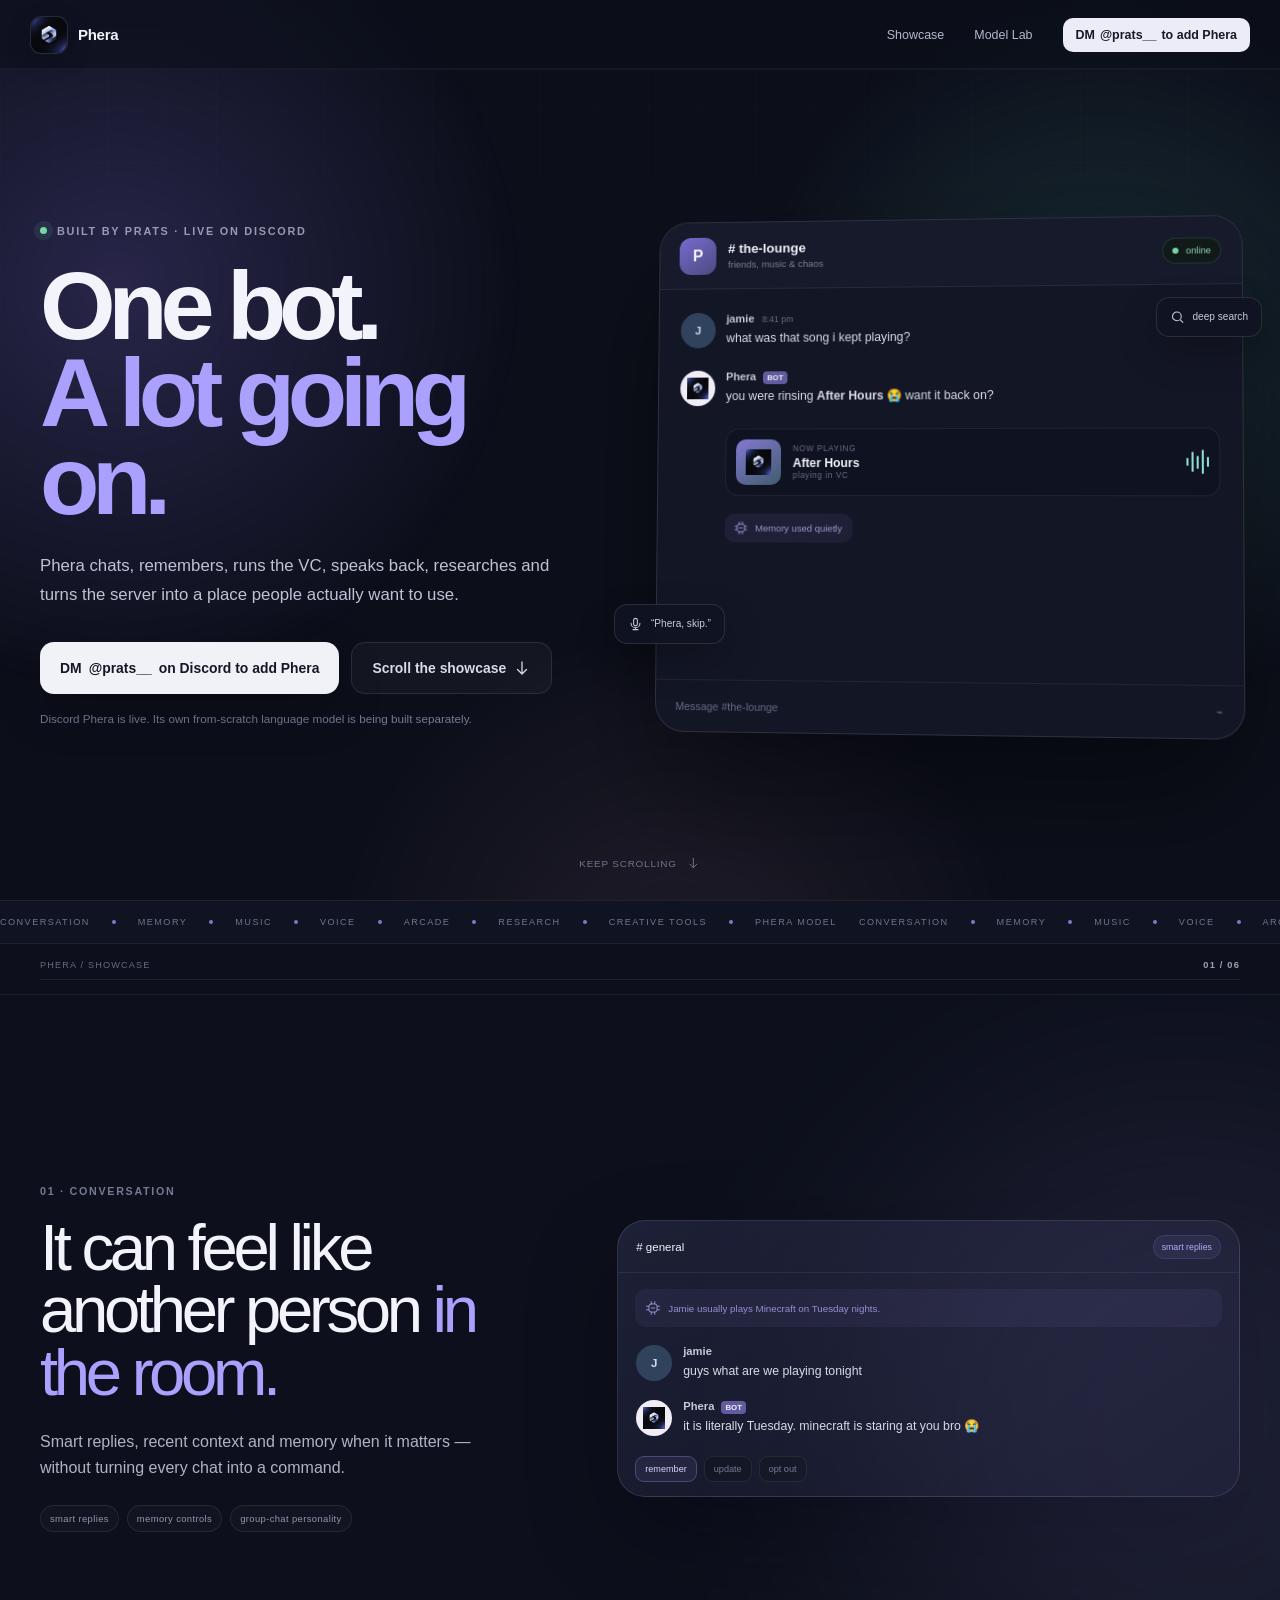
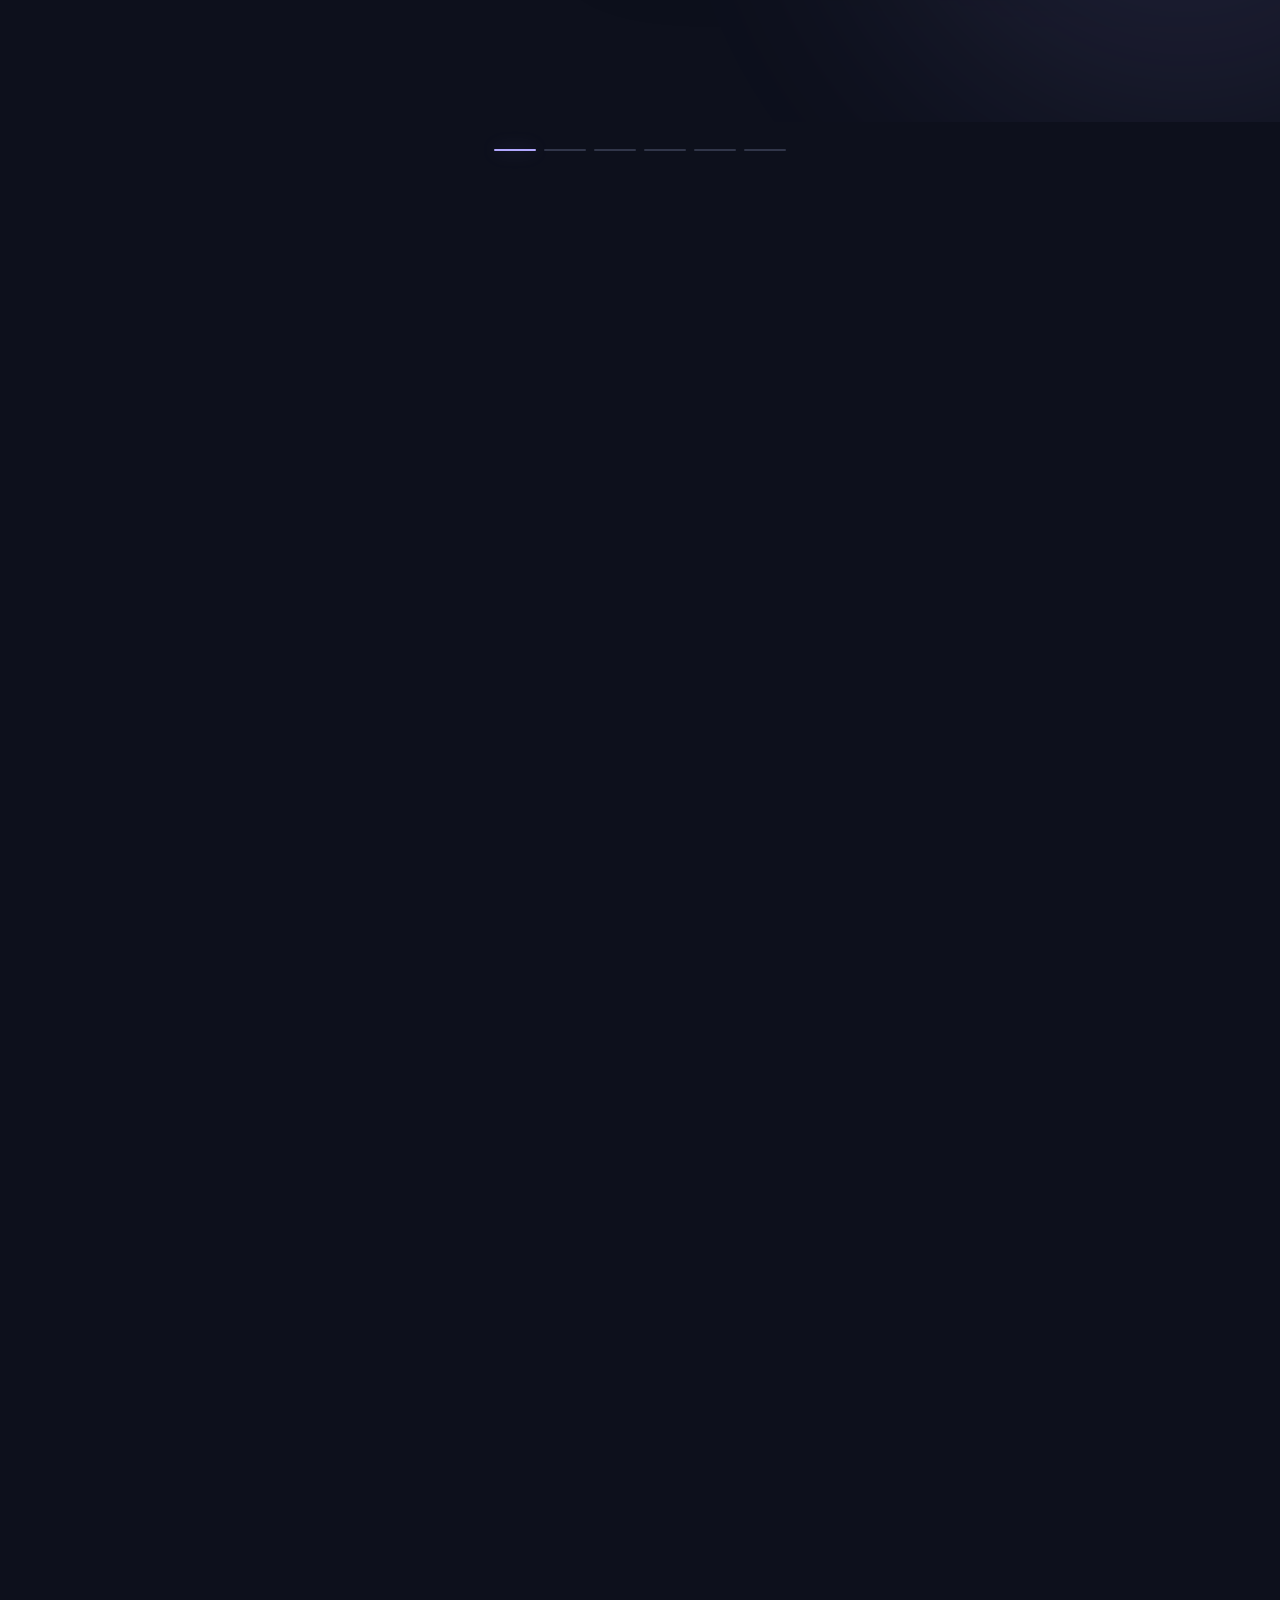
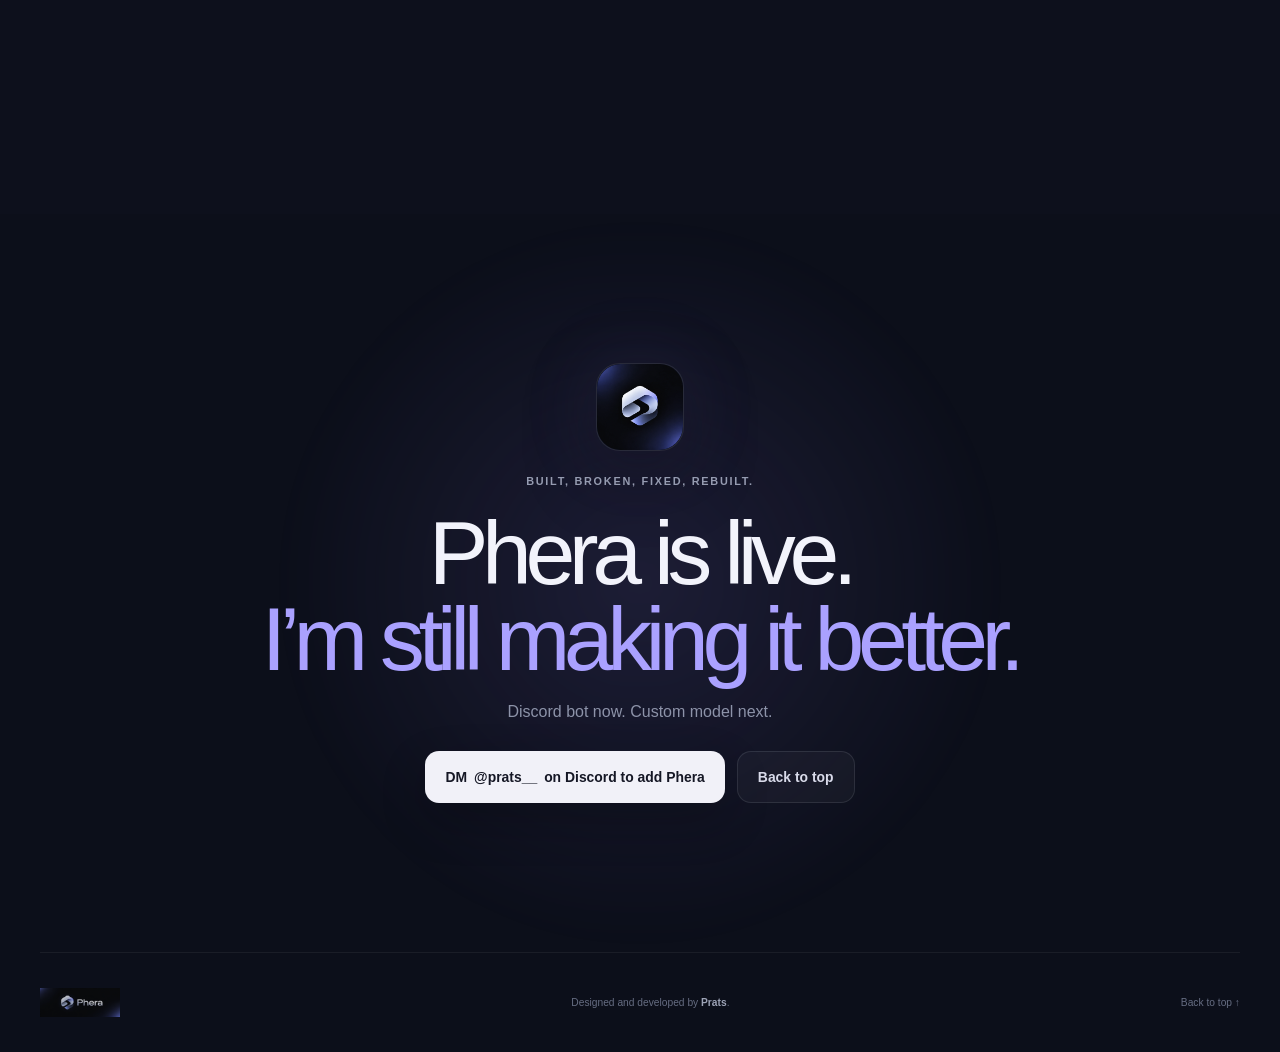
==== commit af3e9b4f: "Add files via upload" ====
--- a/index.html
+++ b/index.html
@@ -42,7 +42,7 @@
     <nav class="main-nav" aria-label="Primary navigation">
       <a href="#story">Showcase</a>
       <a href="#lab-slide">Model Lab</a>
-      <a class="nav-cta" href="https://discord.com/oauth2/authorize?client_id=1544260265900773416" target="_blank" rel="noopener noreferrer">Add to Discord <svg class="icon"><use href="#i-up-right"/></svg></a>
+      <button class="nav-cta contact-copy" type="button" data-copy-discord aria-label="Copy Prats' Discord username">DM <strong>@prats__</strong> to add Phera</button>
     </nav>
     <button class="mobile-menu" id="mobile-menu" aria-label="Open menu" aria-expanded="false"><span></span><span></span></button>
     <div class="page-progress" aria-hidden="true"><span></span></div>
@@ -58,7 +58,7 @@
         <h1>One bot.<br><em>A lot going on.</em></h1>
         <p class="hero-lede">Phera chats, remembers, runs the VC, speaks back, researches and turns the server into a place people actually want to use.</p>
         <div class="hero-actions">
-          <a class="button primary" href="https://discord.com/oauth2/authorize?client_id=1544260265900773416" target="_blank" rel="noopener noreferrer">Add Phera <svg class="icon"><use href="#i-arrow"/></svg></a>
+          <button class="button primary contact-copy" type="button" data-copy-discord>DM <strong>@prats__</strong> on Discord to add Phera</button>
           <a class="button ghost" href="#story">Scroll the showcase <svg class="icon"><use href="#i-down"/></svg></a>
         </div>
         <p class="hero-note">Discord Phera is live. Its own from-scratch language model is being built separately.</p>
@@ -273,7 +273,7 @@
         <p class="eyebrow">BUILT, BROKEN, FIXED, REBUILT.</p>
         <h2>Phera is live.<br><em>I’m still making it better.</em></h2>
         <p>Discord bot now. Custom model next.</p>
-        <div class="closing-actions"><a class="button primary" href="https://discord.com/oauth2/authorize?client_id=1544260265900773416" target="_blank" rel="noopener noreferrer">Add Phera to Discord <svg class="icon"><use href="#i-up-right"/></svg></a><a class="button ghost" href="#top">Back to top</a></div>
+        <div class="closing-actions"><button class="button primary contact-copy" type="button" data-copy-discord>DM <strong>@prats__</strong> on Discord to add Phera</button><a class="button ghost" href="#top">Back to top</a></div>
       </div>
     </section>
   </main>
@@ -285,7 +285,7 @@
   </footer>
 
   <div class="mobile-panel" id="mobile-panel" aria-hidden="true">
-    <a href="#story">Showcase</a><a href="#lab-slide">Model Lab</a><a href="https://discord.com/oauth2/authorize?client_id=1544260265900773416" target="_blank" rel="noopener noreferrer">Add to Discord ↗</a>
+    <a href="#story">Showcase</a><a href="#lab-slide">Model Lab</a><button class="mobile-contact contact-copy" type="button" data-copy-discord>DM @prats__ to add Phera</button>
   </div>
 </body>
 </html>
--- a/styles.css
+++ b/styles.css
@@ -9,10 +9,10 @@
 a{color:inherit;text-decoration:none}button{font:inherit;color:inherit}img{display:block;max-width:100%}p,h1,h2,h3{margin:0}.icon{width:18px;height:18px;fill:none;stroke:currentColor;stroke-width:1.7;stroke-linecap:round;stroke-linejoin:round}.icon-library{position:absolute;width:0;height:0;overflow:hidden}.section-width{width:min(1200px,calc(100% - 64px));margin-inline:auto}.skip-link{position:fixed;z-index:999;left:16px;top:10px;padding:10px 14px;background:#fff;color:#111;border-radius:8px;transform:translateY(-150%)}.skip-link:focus{transform:none}
 
 /* Header */
-.site-header{position:fixed;z-index:150;left:0;right:0;top:0;height:var(--header);display:flex;align-items:center;justify-content:space-between;padding:0 30px;background:rgba(12,15,26,.55);border-bottom:1px solid transparent;backdrop-filter:blur(18px);transition:.3s var(--ease)}.site-header.scrolled{background:rgba(12,15,26,.88);border-color:var(--line)}.brand{display:flex;align-items:center;gap:10px;font-weight:760;font-size:.94rem;letter-spacing:-.02em}.brand-symbol{width:35px;height:35px;display:grid;place-items:center}.brand-symbol img{width:100%;height:100%;object-fit:contain}.main-nav{display:flex;align-items:center;gap:30px;font-size:.78rem;color:#b4b9ca}.main-nav a:hover{color:#fff}.main-nav .nav-cta{display:flex;gap:8px;align-items:center;color:#171927;background:#ececf6;padding:10px 13px;border-radius:10px;font-weight:700}.main-nav .nav-cta .icon{width:14px;height:14px}.page-progress{position:absolute;left:0;right:0;bottom:-1px;height:2px;background:rgba(255,255,255,.04)}.page-progress span{display:block;width:100%;height:100%;transform:scaleX(var(--page-progress));transform-origin:left;background:linear-gradient(90deg,var(--lav),var(--aqua))}.mobile-menu{display:none;width:42px;height:42px;border:0;background:transparent;place-content:center;gap:6px}.mobile-menu span{width:21px;height:1px;background:#e8e9f4;display:block}.mobile-panel{display:none}
+.site-header{position:fixed;z-index:150;left:0;right:0;top:0;height:var(--header);display:flex;align-items:center;justify-content:space-between;padding:0 30px;background:rgba(12,15,26,.55);border-bottom:1px solid transparent;backdrop-filter:blur(18px);transition:.3s var(--ease)}.site-header.scrolled{background:rgba(12,15,26,.88);border-color:var(--line)}.brand{display:flex;align-items:center;gap:10px;font-weight:760;font-size:.94rem;letter-spacing:-.02em}.brand-symbol{width:38px;height:38px;display:grid;place-items:center;overflow:hidden;border-radius:11px;background:#0d1020;border:1px solid rgba(255,255,255,.11);box-shadow:0 8px 24px rgba(0,0,0,.2)}.brand-symbol img{display:block;width:100%;height:100%;object-fit:cover;object-position:center;border-radius:inherit}.main-nav{display:flex;align-items:center;gap:30px;font-size:.78rem;color:#b4b9ca}.main-nav a:hover{color:#fff}.main-nav .nav-cta{display:flex;gap:5px;align-items:center;color:#171927;background:#ececf6;padding:10px 13px;border-radius:10px;font:inherit;font-weight:700;border:0;cursor:pointer;white-space:nowrap;transition:.22s var(--ease)}.main-nav .nav-cta:hover{background:#fff;transform:translateY(-1px)}.main-nav .nav-cta strong{font-weight:800}.page-progress{position:absolute;left:0;right:0;bottom:-1px;height:2px;background:rgba(255,255,255,.04)}.page-progress span{display:block;width:100%;height:100%;transform:scaleX(var(--page-progress));transform-origin:left;background:linear-gradient(90deg,var(--lav),var(--aqua))}.mobile-menu{display:none;width:42px;height:42px;border:0;background:transparent;place-content:center;gap:6px}.mobile-menu span{width:21px;height:1px;background:#e8e9f4;display:block}.mobile-panel{display:none}
 
 /* Shared */
-.eyebrow{display:flex;align-items:center;gap:10px;color:#969cb1;font-size:.68rem;letter-spacing:.16em;text-transform:uppercase;font-weight:720}.status-dot{width:7px;height:7px;border-radius:50%;background:#75d8aa;box-shadow:0 0 0 6px rgba(117,216,170,.09)}.button{display:inline-flex;align-items:center;justify-content:center;gap:14px;min-height:52px;padding:0 20px;border-radius:14px;font-size:.87rem;font-weight:720;transition:.25s var(--ease)}.button:hover{transform:translateY(-2px)}.button.primary{background:#f1f1f8;color:#151725;box-shadow:0 18px 45px rgba(0,0,0,.23)}.button.primary:hover{background:#fff}.button.ghost{border:1px solid var(--line);background:rgba(255,255,255,.035);color:#d9dbea}.button.ghost:hover{background:rgba(255,255,255,.075)}.reveal{opacity:0;transform:translateY(22px);transition:opacity .75s var(--ease),transform .75s var(--ease)}.reveal.visible{opacity:1;transform:none}.glass-card{border:1px solid rgba(236,238,255,.12);background:linear-gradient(145deg,rgba(31,35,58,.9),rgba(17,20,35,.92));box-shadow:0 36px 90px rgba(1,3,12,.33);border-radius:var(--radius);overflow:hidden}
+.eyebrow{display:flex;align-items:center;gap:10px;color:#969cb1;font-size:.68rem;letter-spacing:.16em;text-transform:uppercase;font-weight:720}.status-dot{width:7px;height:7px;border-radius:50%;background:#75d8aa;box-shadow:0 0 0 6px rgba(117,216,170,.09)}.button{display:inline-flex;align-items:center;justify-content:center;gap:7px;min-height:52px;padding:0 20px;border-radius:14px;border:0;font:inherit;font-size:.87rem;font-weight:720;cursor:pointer;transition:.25s var(--ease)}.button strong{font-weight:820}.button:hover{transform:translateY(-2px)}.button.primary{background:#f1f1f8;color:#151725;box-shadow:0 18px 45px rgba(0,0,0,.23)}.button.primary:hover{background:#fff}.button.ghost{border:1px solid var(--line);background:rgba(255,255,255,.035);color:#d9dbea}.button.ghost:hover{background:rgba(255,255,255,.075)}.reveal{opacity:0;transform:translateY(22px);transition:opacity .75s var(--ease),transform .75s var(--ease)}.reveal.visible{opacity:1;transform:none}.glass-card{border:1px solid rgba(236,238,255,.12);background:linear-gradient(145deg,rgba(31,35,58,.9),rgba(17,20,35,.92));box-shadow:0 36px 90px rgba(1,3,12,.33);border-radius:var(--radius);overflow:hidden}
 
 /* Hero */
 .hero{position:relative;min-height:100svh;padding:calc(var(--header) + 80px) max(32px,calc((100vw - 1200px)/2)) 100px;display:grid;grid-template-columns:minmax(0,.95fr) minmax(470px,1.05fr);align-items:center;gap:80px;overflow:hidden}.hero-aurora{position:absolute;inset:-15% -10%;background:radial-gradient(circle at 16% 36%,rgba(131,111,226,.24),transparent 27%),radial-gradient(circle at 80% 42%,rgba(96,209,197,.16),transparent 26%),radial-gradient(circle at 52% 94%,rgba(228,155,185,.09),transparent 26%);filter:blur(8px);pointer-events:none}.hero-grid{position:absolute;inset:0;background-image:linear-gradient(rgba(255,255,255,.022) 1px,transparent 1px),linear-gradient(90deg,rgba(255,255,255,.022) 1px,transparent 1px);background-size:54px 54px;mask-image:linear-gradient(to bottom,rgba(0,0,0,.55),transparent 82%);pointer-events:none}.hero-copy,.hero-product{position:relative;z-index:2}.hero h1{font-size:clamp(4.5rem,7.6vw,7.6rem);line-height:.9;letter-spacing:-.075em;font-weight:570;margin-top:25px;max-width:740px}.hero h1 em,.slide-copy h2 em,.closing h2 em{font-style:normal;color:var(--lav);font-weight:inherit}.hero-lede{max-width:620px;color:#bec2d4;font-size:1.05rem;line-height:1.72;margin-top:28px}.hero-actions{display:flex;gap:12px;margin-top:32px}.hero-note{font-size:.73rem;color:#747b93;margin-top:18px}.hero-product{perspective:1300px}.discord-shell{position:relative;border:1px solid rgba(234,236,255,.12);background:#131625;border-radius:30px;overflow:hidden;box-shadow:0 55px 120px rgba(0,0,0,.45);transform:rotateY(-4deg) rotateX(2deg);transition:transform .2s ease;will-change:transform}.discord-topbar{height:68px;display:grid;grid-template-columns:auto 1fr auto;gap:12px;align-items:center;padding:0 20px;border-bottom:1px solid rgba(255,255,255,.07);background:#171a2a}.server-badge{width:38px;height:38px;border-radius:12px;background:linear-gradient(145deg,#766bce,#4d4a81);display:grid;place-items:center;font-weight:800}.discord-topbar strong{display:block;font-size:.84rem}.discord-topbar span{display:block;font-size:.61rem;color:#777e96;margin-top:3px}.live-pill{display:flex!important;align-items:center;gap:7px!important;background:#101a18;border:1px solid rgba(120,220,178,.15);padding:7px 9px;border-radius:999px;color:#90d7b6!important;font-size:.58rem!important}.live-pill i{width:6px;height:6px;border-radius:50%;background:#79d6aa}.discord-feed{padding:24px 22px 22px;min-height:395px}.chat-row{display:grid;grid-template-columns:36px 1fr;gap:11px;margin-bottom:23px}.avatar{width:36px;height:36px;border-radius:50%;display:grid;place-items:center;font-size:.72rem;font-weight:750}.ava-j{background:#30425c;color:#c9ddf0}.phera-avatar{background:#f0edf7;padding:7px}.phera-avatar img{width:100%;height:100%;object-fit:contain}.chat-meta{font-size:.7rem;font-weight:720;color:#c7cad9;margin-bottom:5px}.chat-meta span{font-size:.55rem;color:#666d84;font-weight:500;margin-left:5px}.chat-meta b{font-size:.49rem;background:#625b9e;color:#f0edff;border-radius:4px;padding:2px 4px;margin-left:4px}.chat-row div>p:last-child{font-size:.77rem;line-height:1.55;color:#d9dbe6}.mini-player{margin:4px 0 18px 47px;display:grid;grid-template-columns:46px 1fr auto;align-items:center;gap:12px;padding:10px;border:1px solid rgba(255,255,255,.07);border-radius:14px;background:#0f1220}.mini-cover{width:46px;height:46px;border-radius:10px;background:linear-gradient(145deg,#8479d4,#405c6c);padding:10px}.mini-track span,.mini-track small{display:block;color:#666e85;font-size:.51rem;letter-spacing:.08em}.mini-track strong{font-size:.77rem}.mini-wave{display:flex;align-items:center;gap:3px;height:26px}.mini-wave i{width:2px;background:var(--aqua);border-radius:3px;animation:wave 1s ease-in-out infinite alternate}.mini-wave i:nth-child(1){height:8px}.mini-wave i:nth-child(2){height:20px;animation-delay:-.4s}.mini-wave i:nth-child(3){height:13px;animation-delay:-.7s}.mini-wave i:nth-child(4){height:24px;animation-delay:-.2s}.mini-wave i:nth-child(5){height:10px;animation-delay:-.6s}.memory-chip{margin-left:47px;width:max-content;max-width:calc(100% - 47px);display:flex;align-items:center;gap:8px;padding:8px 10px;border-radius:10px;background:rgba(171,158,255,.075);color:#9c95cf;font-size:.6rem}.memory-chip .icon{width:13px;height:13px}.composer{height:52px;border-top:1px solid rgba(255,255,255,.06);display:flex;align-items:center;justify-content:space-between;padding:0 20px;color:#626980;font-size:.68rem}.float-chip{position:absolute;display:flex;align-items:center;gap:8px;padding:10px 13px;border:1px solid rgba(255,255,255,.11);background:rgba(17,20,35,.88);backdrop-filter:blur(14px);border-radius:13px;font-size:.63rem;color:#c8ccda;box-shadow:0 16px 38px rgba(0,0,0,.23)}.float-chip .icon{width:15px}.chip-one{left:-38px;bottom:90px}.chip-two{right:-22px;top:80px}.scroll-cue{position:absolute;z-index:2;left:50%;bottom:30px;transform:translateX(-50%);display:flex;align-items:center;gap:10px;color:#6f758d;font-size:.62rem;letter-spacing:.08em;text-transform:uppercase}.scroll-cue .icon{width:14px;height:14px;animation:bob 1.8s ease-in-out infinite}
@@ -45,13 +45,16 @@
 .lab-slide{background:linear-gradient(180deg,#111422,#0c0f1a)}.model-badge{display:grid;grid-template-columns:auto 1fr auto;align-items:center;gap:12px;padding:14px;border-radius:14px;background:rgba(166,151,255,.06);border:1px solid rgba(166,151,255,.13)}.model-badge>.icon{width:27px;height:27px;color:#aaa1ff}.model-badge small{display:block;font-size:.48rem;letter-spacing:.13em;color:#747b91}.model-badge strong{font-size:.82rem}.model-badge>span{font-size:.49rem;color:#9e95e7;background:rgba(166,151,255,.08);padding:6px 7px;border-radius:999px}.lab-console{background:linear-gradient(155deg,#171a2c,#10131f)}.console-top{height:45px;padding:0 16px;display:flex;align-items:center;gap:6px;border-bottom:1px solid rgba(255,255,255,.07)}.console-top>span{width:8px;height:8px;border-radius:50%;background:#d87e73}.console-top>span:nth-child(2){background:#d6b66e}.console-top>span:nth-child(3){background:#78bd8e}.console-top b{font-size:.57rem;color:#656d83;margin-left:7px;font-weight:600}.console-body{padding:20px}.model-stats{display:grid;grid-template-columns:repeat(3,1fr);gap:8px;margin-top:12px}.model-stats>div{padding:12px;border:1px solid rgba(255,255,255,.06);border-radius:11px;background:#111522}.model-stats span{display:block;font-size:.46rem;color:#5f677d;letter-spacing:.12em}.model-stats strong{display:block;margin-top:5px;font-size:.67rem;color:#cbd0df}.loss-card{margin-top:12px;padding:13px;border-radius:12px;background:#111522;border:1px solid rgba(255,255,255,.06)}.loss-card>span{font-size:.47rem;letter-spacing:.14em;color:#6b7288}.loss-chart{position:relative;height:105px;margin-top:8px}.loss-chart svg{width:100%;height:100%;overflow:visible}.loss-area{fill:url(#lossFill)}.loss-line{fill:none;stroke:#9084e6;stroke-width:2.5;vector-effect:non-scaling-stroke}.loss-start,.loss-end{position:absolute;font-size:.5rem;color:#717990}.loss-start{left:0;top:5px}.loss-end{right:0;bottom:0;color:#a79fed}.pipeline{display:flex;align-items:center;margin-top:12px;gap:6px;overflow:hidden}.pipeline span{font-size:.47rem;color:#5e657a;border:1px solid rgba(255,255,255,.06);padding:6px 7px;border-radius:7px;white-space:nowrap}.pipeline span.done{color:#92cbb5;background:rgba(117,200,165,.05)}.pipeline span.active{color:#c2b9ff;border-color:rgba(169,155,255,.24);background:rgba(169,155,255,.06)}.pipeline i{width:12px;height:1px;background:#2c3143;flex:0 0 auto}.console-note{font-size:.54rem;color:#646b80;margin-top:12px}
 
 /* Closing */
-.closing{position:relative;min-height:82svh;display:grid;place-items:center;text-align:center;overflow:hidden;padding:120px 0}.closing-glow{position:absolute;width:760px;height:760px;border-radius:50%;background:radial-gradient(circle,rgba(134,116,226,.14),transparent 67%);filter:blur(15px)}.closing-inner{position:relative;z-index:2;display:flex;flex-direction:column;align-items:center}.closing-mark{width:75px;height:75px;margin-bottom:24px;padding:17px;border-radius:22px;background:#efedf6;box-shadow:0 0 80px rgba(154,138,232,.2)}.closing h2{font-size:clamp(3.7rem,7vw,7rem);line-height:.95;letter-spacing:-.072em;font-weight:540;margin-top:24px}.closing>div>p:not(.eyebrow){margin-top:21px;color:#8d93a9}.closing-actions{display:flex;gap:12px;margin-top:30px}.footer{min-height:100px;border-top:1px solid rgba(255,255,255,.06);display:flex;align-items:center;justify-content:space-between;color:#666d82;font-size:.64rem}.footer-brand img{width:80px;height:auto;opacity:.78}.footer strong{color:#9da3b6}.footer>a:last-child:hover{color:#d9dce8}
+.closing{position:relative;min-height:82svh;display:grid;place-items:center;text-align:center;overflow:hidden;padding:120px 0}.closing-glow{position:absolute;width:760px;height:760px;border-radius:50%;background:radial-gradient(circle,rgba(134,116,226,.14),transparent 67%);filter:blur(15px)}.closing-inner{position:relative;z-index:2;display:flex;flex-direction:column;align-items:center}.closing-mark{width:88px;height:88px;margin-bottom:24px;padding:0;border-radius:24px;overflow:hidden;background:#0d1020;border:1px solid rgba(255,255,255,.11);box-shadow:0 22px 70px rgba(0,0,0,.34),0 0 80px rgba(154,138,232,.13)}.closing-mark img{display:block;width:100%;height:100%;object-fit:cover;object-position:center;border-radius:inherit}.closing h2{font-size:clamp(3.7rem,7vw,7rem);line-height:.95;letter-spacing:-.072em;font-weight:540;margin-top:24px}.closing>div>p:not(.eyebrow){margin-top:21px;color:#8d93a9}.closing-actions{display:flex;gap:12px;margin-top:30px}.footer{min-height:100px;border-top:1px solid rgba(255,255,255,.06);display:flex;align-items:center;justify-content:space-between;color:#666d82;font-size:.64rem}.footer-brand img{width:80px;height:auto;opacity:.78}.footer strong{color:#9da3b6}.footer>a:last-child:hover{color:#d9dce8}
+
+/* Contact CTA */
+.contact-copy{position:relative}.contact-copy.copied{background:#dff7ea!important;color:#14251c!important}.contact-copy.copied strong{color:inherit}.contact-copy:focus-visible{outline:2px solid #b8adff;outline-offset:3px}
 
 /* Animations */
 @keyframes wave{to{transform:scaleY(.45)}}@keyframes bob{50%{transform:translateY(4px)}}@keyframes marquee{to{transform:translateX(-50%)}}@keyframes voicewave{0%{height:9px;opacity:.45}100%{height:52px;opacity:1}}@keyframes float{50%{transform:translateY(-7px)}}@keyframes foodPulse{50%{transform:translate(75px,-55px) scale(1.22)}}
 
 /* Responsive */
 @media(max-width:1050px){.hero{grid-template-columns:1fr;gap:58px;padding-top:130px}.hero-copy{text-align:center;display:flex;flex-direction:column;align-items:center}.hero h1{max-width:900px}.hero-lede,.hero-note{text-align:center}.hero-product{width:min(650px,100%);margin:auto}.slide-inner,.slide-inner.reverse{grid-template-columns:1fr;gap:52px}.slide-inner.reverse .slide-copy,.slide-inner.reverse .slide-visual{order:initial}.slide-copy{max-width:720px}.slide-visual{width:min(650px,100%);margin-inline:auto}body.story-mode .scene-stack{inset:54px 0 48px}.story-slide{padding:95px 0}.tools-orbit{height:410px}}
-@media(max-width:820px){:root{--header:68px}.section-width{width:calc(100% - 36px)}.site-header{height:var(--header);padding:0 18px}.main-nav{display:none}.mobile-menu{display:grid}.mobile-panel{position:fixed;z-index:180;inset:76px 12px auto;display:flex;flex-direction:column;padding:12px;border-radius:18px;background:rgba(18,20,35,.97);border:1px solid rgba(255,255,255,.1);backdrop-filter:blur(20px);transform:translateY(-12px);opacity:0;pointer-events:none;transition:.22s}.mobile-panel.open{opacity:1;transform:none;pointer-events:auto}.mobile-panel a{padding:15px 12px;border-bottom:1px solid rgba(255,255,255,.06);font-size:.84rem}.mobile-panel a:last-child{border:0;color:#c9c2ff}.hero{min-height:auto;padding:120px 18px 92px}.hero h1{font-size:clamp(3.65rem,14vw,5.4rem)}.hero-lede{font-size:.94rem}.hero-actions{flex-direction:column;width:100%}.button{width:100%}.discord-shell{transform:none!important}.float-chip,.scroll-cue{display:none}.capability-ribbon{height:40px}.story-slide{min-height:auto;padding:100px 0}.slide-copy h2{font-size:clamp(3rem,12vw,4.3rem)}.slide-copy>p:not(.slide-number){font-size:.93rem}.player-hero{grid-template-columns:120px 1fr}.arcade-main{grid-template-columns:1fr}.pixel-screen{min-height:250px}.arcade-side{display:grid;grid-template-columns:repeat(3,1fr)}.rank-row{display:none}.tools-orbit{height:400px}.model-stats{grid-template-columns:1fr}.model-stats>div{display:flex;align-items:center;justify-content:space-between}.model-stats strong{margin:0}.closing{min-height:auto;padding:115px 0}.closing h2{font-size:clamp(3.4rem,13vw,5rem)}.closing-actions{flex-direction:column;width:100%}.footer{min-height:120px;flex-wrap:wrap;padding:22px 0}.footer p{order:3;width:100%}}
-@media(max-width:500px){.hero h1{font-size:3.55rem}.discord-topbar>div:nth-child(2) span{max-width:185px}.discord-feed{padding-inline:14px}.discord-topbar{padding-inline:14px}.mini-player,.memory-chip{margin-left:0}.player-hero{grid-template-columns:96px 1fr;gap:14px}.album-art{padding:21px}.song-copy h3{font-size:1.42rem}.queue-peek small{display:none}.voice-stage{padding:32px 16px 26px}.voice-stage h3{font-size:1.55rem}.arcade-panel{padding:14px}.game-strip{mask-image:linear-gradient(90deg,#000 80%,transparent)}.tools-orbit{height:350px}.ring-two{width:320px;height:320px}.ring-one{width:220px;height:220px}.orbit-core{width:105px;height:105px}.t1{left:0}.t2{right:0}.t3{right:-2%}.t4{left:2%}.t5{left:36%}.t6{left:35%}.pipeline span:nth-of-type(5),.pipeline i:nth-of-type(4){display:none}.closing-mark{width:66px;height:66px}}
+@media(max-width:820px){:root{--header:68px}.section-width{width:calc(100% - 36px)}.site-header{height:var(--header);padding:0 18px}.main-nav{display:none}.mobile-menu{display:grid}.mobile-panel{position:fixed;z-index:180;inset:76px 12px auto;display:flex;flex-direction:column;padding:12px;border-radius:18px;background:rgba(18,20,35,.97);border:1px solid rgba(255,255,255,.1);backdrop-filter:blur(20px);transform:translateY(-12px);opacity:0;pointer-events:none;transition:.22s}.mobile-panel.open{opacity:1;transform:none;pointer-events:auto}.mobile-panel a,.mobile-panel .mobile-contact{padding:15px 12px;border:0;border-bottom:1px solid rgba(255,255,255,.06);background:transparent;color:inherit;text-align:left;font:inherit;font-size:.84rem;cursor:pointer}.mobile-panel .mobile-contact{border-bottom:0;color:#c9c2ff;font-weight:720}.hero{min-height:auto;padding:120px 18px 92px}.hero h1{font-size:clamp(3.65rem,14vw,5.4rem)}.hero-lede{font-size:.94rem}.hero-actions{flex-direction:column;width:100%}.button{width:100%}.discord-shell{transform:none!important}.float-chip,.scroll-cue{display:none}.capability-ribbon{height:40px}.story-slide{min-height:auto;padding:100px 0}.slide-copy h2{font-size:clamp(3rem,12vw,4.3rem)}.slide-copy>p:not(.slide-number){font-size:.93rem}.player-hero{grid-template-columns:120px 1fr}.arcade-main{grid-template-columns:1fr}.pixel-screen{min-height:250px}.arcade-side{display:grid;grid-template-columns:repeat(3,1fr)}.rank-row{display:none}.tools-orbit{height:400px}.model-stats{grid-template-columns:1fr}.model-stats>div{display:flex;align-items:center;justify-content:space-between}.model-stats strong{margin:0}.closing{min-height:auto;padding:115px 0}.closing h2{font-size:clamp(3.4rem,13vw,5rem)}.closing-actions{flex-direction:column;width:100%}.footer{min-height:120px;flex-wrap:wrap;padding:22px 0}.footer p{order:3;width:100%}}
+@media(max-width:500px){.hero h1{font-size:3.55rem}.discord-topbar>div:nth-child(2) span{max-width:185px}.discord-feed{padding-inline:14px}.discord-topbar{padding-inline:14px}.mini-player,.memory-chip{margin-left:0}.player-hero{grid-template-columns:96px 1fr;gap:14px}.album-art{padding:21px}.song-copy h3{font-size:1.42rem}.queue-peek small{display:none}.voice-stage{padding:32px 16px 26px}.voice-stage h3{font-size:1.55rem}.arcade-panel{padding:14px}.game-strip{mask-image:linear-gradient(90deg,#000 80%,transparent)}.tools-orbit{height:350px}.ring-two{width:320px;height:320px}.ring-one{width:220px;height:220px}.orbit-core{width:105px;height:105px}.t1{left:0}.t2{right:0}.t3{right:-2%}.t4{left:2%}.t5{left:36%}.t6{left:35%}.pipeline span:nth-of-type(5),.pipeline i:nth-of-type(4){display:none}.closing-mark{width:72px;height:72px;border-radius:20px}}
 @media(prefers-reduced-motion:reduce){html{scroll-behavior:auto}*,*:before,*:after{animation:none!important;transition:none!important}.reveal{opacity:1!important;transform:none!important}.discord-shell{transform:none!important}}
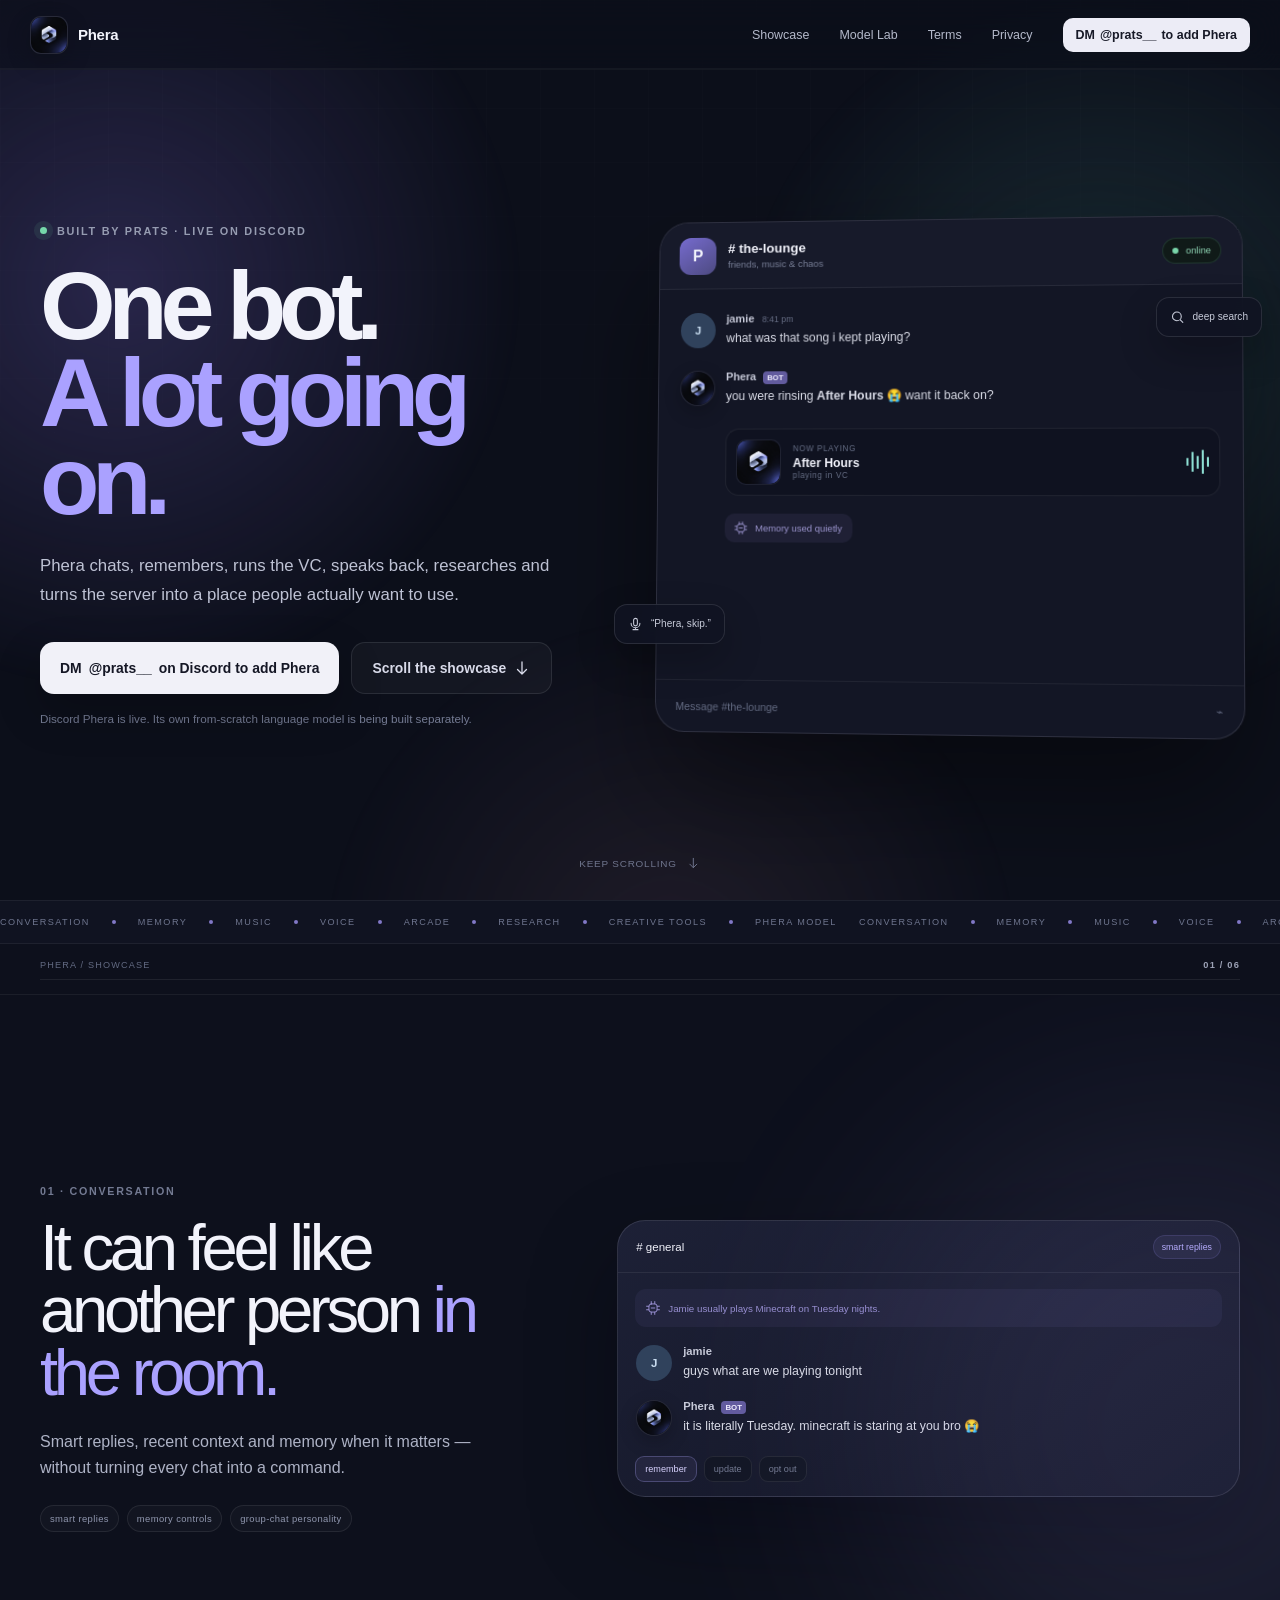
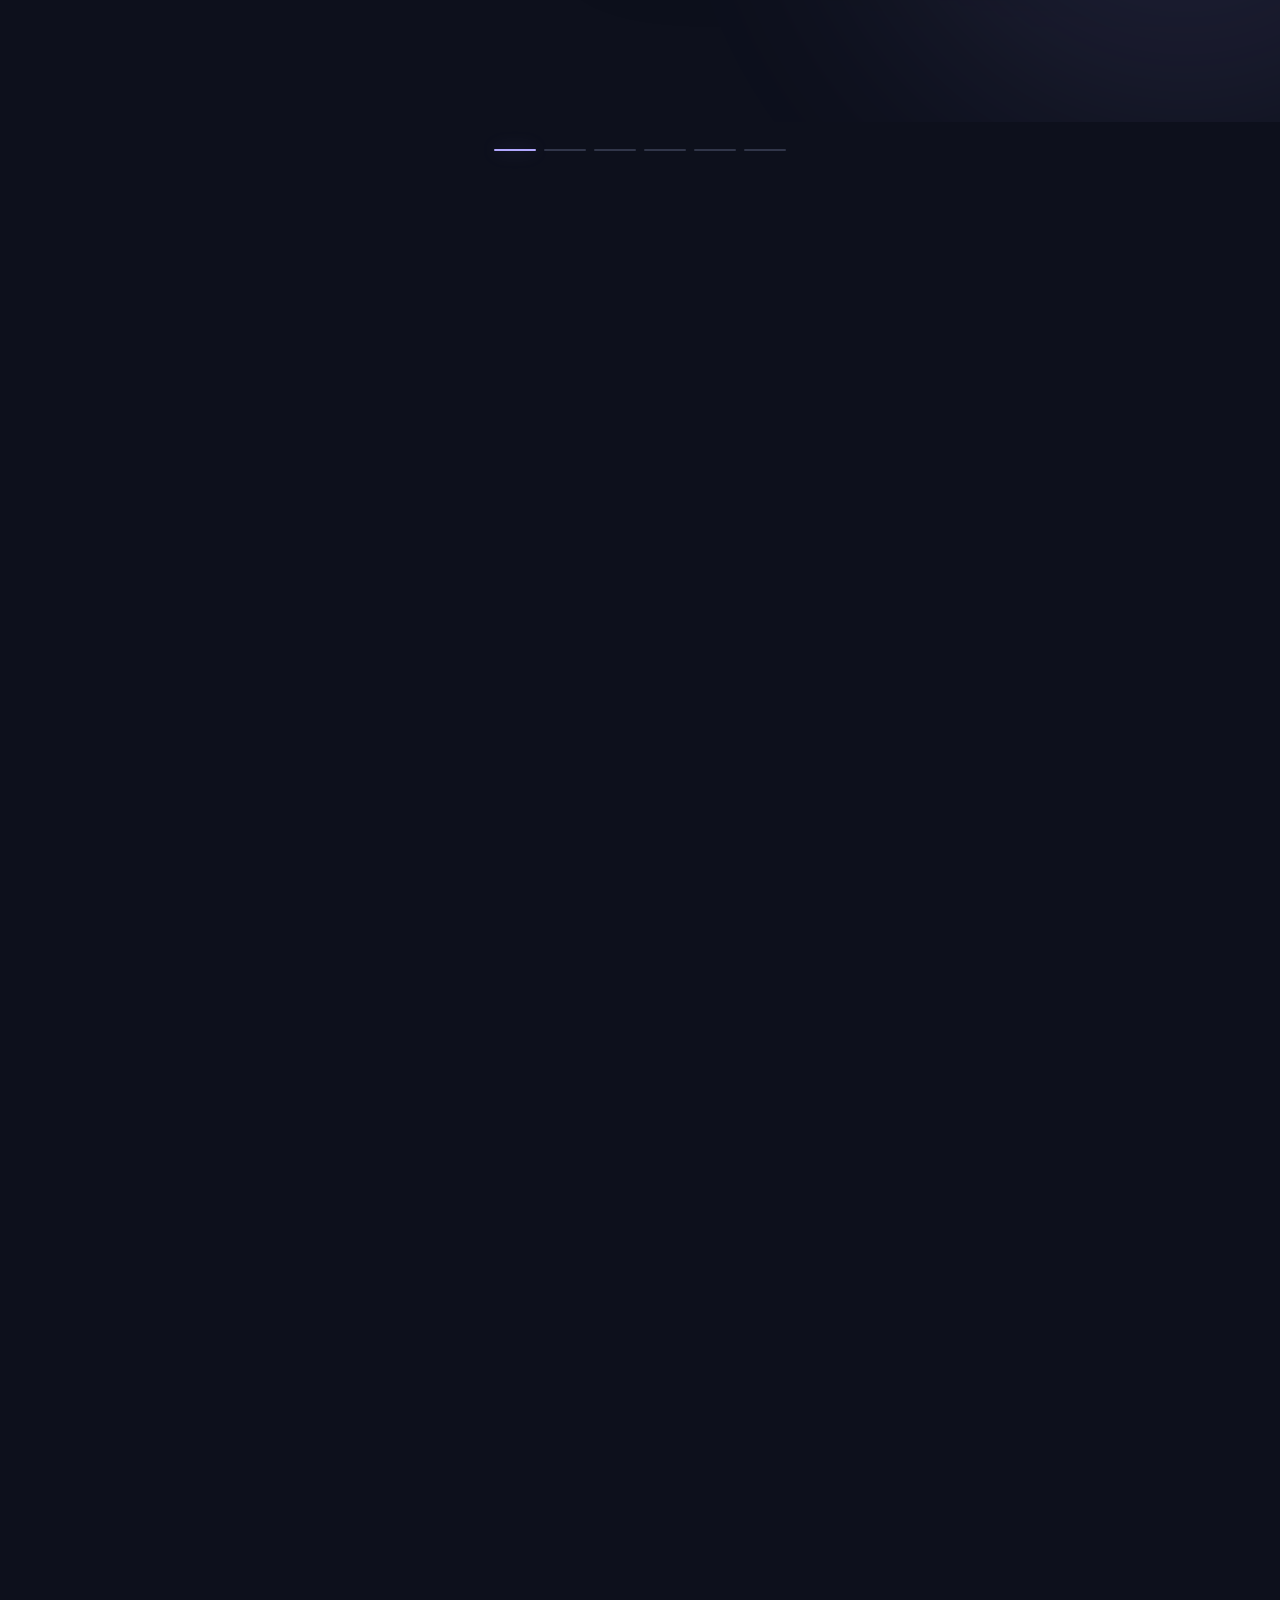
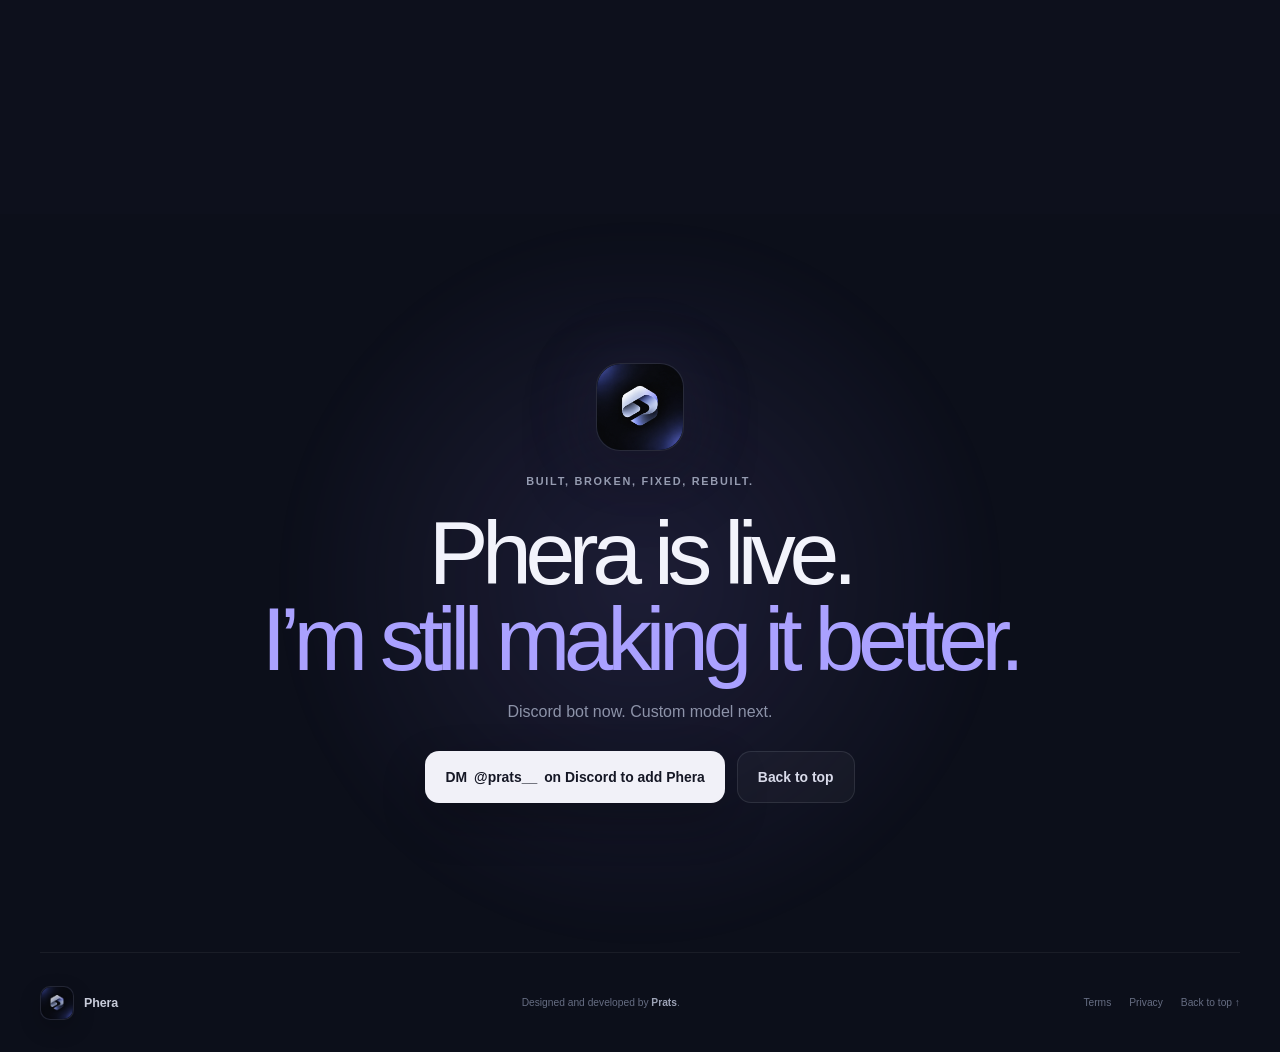
==== commit 8087aad3: "Add files via upload" ====
--- a/index.html
+++ b/index.html
@@ -42,6 +42,8 @@
     <nav class="main-nav" aria-label="Primary navigation">
       <a href="#story">Showcase</a>
       <a href="#lab-slide">Model Lab</a>
+      <a href="./terms.html" target="_blank" rel="noopener">Terms</a>
+      <a href="./privacy.html" target="_blank" rel="noopener">Privacy</a>
       <button class="nav-cta contact-copy" type="button" data-copy-discord aria-label="Copy Prats' Discord username">DM <strong>@prats__</strong> to add Phera</button>
     </nav>
     <button class="mobile-menu" id="mobile-menu" aria-label="Open menu" aria-expanded="false"><span></span><span></span></button>
@@ -279,13 +281,24 @@
   </main>
 
   <footer class="footer section-width">
-    <a href="#top" class="footer-brand" aria-label="Back to top"><img src="./assets/phera-wordmark.webp" alt="Phera" width="2048" height="722"></a>
+    <a href="#top" class="footer-brand" aria-label="Back to top">
+      <span class="footer-symbol"><img src="./assets/phera-symbol.webp" alt=""></span>
+      <strong>Phera</strong>
+    </a>
     <p>Designed and developed by <strong>Prats</strong>.</p>
-    <a href="#top">Back to top ↑</a>
+    <div class="footer-links">
+      <a href="./terms.html" target="_blank" rel="noopener">Terms</a>
+      <a href="./privacy.html" target="_blank" rel="noopener">Privacy</a>
+      <a href="#top">Back to top ↑</a>
+    </div>
   </footer>
 
   <div class="mobile-panel" id="mobile-panel" aria-hidden="true">
-    <a href="#story">Showcase</a><a href="#lab-slide">Model Lab</a><button class="mobile-contact contact-copy" type="button" data-copy-discord>DM @prats__ to add Phera</button>
+    <a href="#story">Showcase</a>
+    <a href="#lab-slide">Model Lab</a>
+    <a href="./terms.html" target="_blank" rel="noopener">Terms</a>
+    <a href="./privacy.html" target="_blank" rel="noopener">Privacy</a>
+    <button class="mobile-contact contact-copy" type="button" data-copy-discord>DM @prats__ to add Phera</button>
   </div>
 </body>
 </html>
--- a/styles.css
+++ b/styles.css
@@ -58,3 +58,91 @@
 @media(max-width:820px){:root{--header:68px}.section-width{width:calc(100% - 36px)}.site-header{height:var(--header);padding:0 18px}.main-nav{display:none}.mobile-menu{display:grid}.mobile-panel{position:fixed;z-index:180;inset:76px 12px auto;display:flex;flex-direction:column;padding:12px;border-radius:18px;background:rgba(18,20,35,.97);border:1px solid rgba(255,255,255,.1);backdrop-filter:blur(20px);transform:translateY(-12px);opacity:0;pointer-events:none;transition:.22s}.mobile-panel.open{opacity:1;transform:none;pointer-events:auto}.mobile-panel a,.mobile-panel .mobile-contact{padding:15px 12px;border:0;border-bottom:1px solid rgba(255,255,255,.06);background:transparent;color:inherit;text-align:left;font:inherit;font-size:.84rem;cursor:pointer}.mobile-panel .mobile-contact{border-bottom:0;color:#c9c2ff;font-weight:720}.hero{min-height:auto;padding:120px 18px 92px}.hero h1{font-size:clamp(3.65rem,14vw,5.4rem)}.hero-lede{font-size:.94rem}.hero-actions{flex-direction:column;width:100%}.button{width:100%}.discord-shell{transform:none!important}.float-chip,.scroll-cue{display:none}.capability-ribbon{height:40px}.story-slide{min-height:auto;padding:100px 0}.slide-copy h2{font-size:clamp(3rem,12vw,4.3rem)}.slide-copy>p:not(.slide-number){font-size:.93rem}.player-hero{grid-template-columns:120px 1fr}.arcade-main{grid-template-columns:1fr}.pixel-screen{min-height:250px}.arcade-side{display:grid;grid-template-columns:repeat(3,1fr)}.rank-row{display:none}.tools-orbit{height:400px}.model-stats{grid-template-columns:1fr}.model-stats>div{display:flex;align-items:center;justify-content:space-between}.model-stats strong{margin:0}.closing{min-height:auto;padding:115px 0}.closing h2{font-size:clamp(3.4rem,13vw,5rem)}.closing-actions{flex-direction:column;width:100%}.footer{min-height:120px;flex-wrap:wrap;padding:22px 0}.footer p{order:3;width:100%}}
 @media(max-width:500px){.hero h1{font-size:3.55rem}.discord-topbar>div:nth-child(2) span{max-width:185px}.discord-feed{padding-inline:14px}.discord-topbar{padding-inline:14px}.mini-player,.memory-chip{margin-left:0}.player-hero{grid-template-columns:96px 1fr;gap:14px}.album-art{padding:21px}.song-copy h3{font-size:1.42rem}.queue-peek small{display:none}.voice-stage{padding:32px 16px 26px}.voice-stage h3{font-size:1.55rem}.arcade-panel{padding:14px}.game-strip{mask-image:linear-gradient(90deg,#000 80%,transparent)}.tools-orbit{height:350px}.ring-two{width:320px;height:320px}.ring-one{width:220px;height:220px}.orbit-core{width:105px;height:105px}.t1{left:0}.t2{right:0}.t3{right:-2%}.t4{left:2%}.t5{left:36%}.t6{left:35%}.pipeline span:nth-of-type(5),.pipeline i:nth-of-type(4){display:none}.closing-mark{width:72px;height:72px;border-radius:20px}}
 @media(prefers-reduced-motion:reduce){html{scroll-behavior:auto}*,*:before,*:after{animation:none!important;transition:none!important}.reveal{opacity:1!important;transform:none!important}.discord-shell{transform:none!important}}
+
+/* --------------------------------------------------------------------------
+   Brand artwork cleanup
+   The source Phera symbol is a finished square artwork. Let the artwork itself
+   become the avatar/tile instead of placing that square inside a white circle.
+   -------------------------------------------------------------------------- */
+.brand-symbol,
+.phera-avatar,
+.mini-cover,
+.album-art,
+.voice-logo,
+.orbit-core,
+.closing-mark,
+.footer-symbol{
+  overflow:hidden;
+  background:#0d1020;
+}
+.brand-symbol img,
+.phera-avatar img,
+.mini-cover img,
+.album-art img,
+.voice-logo img,
+.orbit-core img,
+.closing-mark img,
+.footer-symbol img{
+  display:block;
+  width:100%;
+  height:100%;
+  object-fit:cover;
+  object-position:center;
+  filter:none;
+  transform:none;
+}
+
+/* Discord-style Phera avatar: dark artwork clipped directly into the circle. */
+.phera-avatar{
+  padding:0;
+  border-radius:50%;
+  border:1px solid rgba(255,255,255,.10);
+  box-shadow:0 6px 18px rgba(0,0,0,.22);
+}
+.phera-avatar img{border-radius:50%}
+
+/* Music artwork: use Phera's actual artwork as full-bleed cover art. */
+.mini-cover{
+  padding:0;
+  border:1px solid rgba(255,255,255,.08);
+}
+.mini-cover img{border-radius:inherit}
+.album-art{
+  padding:0;
+  border:1px solid rgba(255,255,255,.09);
+  box-shadow:0 20px 45px rgba(0,0,0,.30),0 0 50px rgba(139,126,230,.08);
+}
+.album-art img{border-radius:inherit}
+
+/* Voice/orbit logos no longer have a white disc behind a black square. */
+.voice-logo{
+  padding:0;
+  border:1px solid rgba(255,255,255,.10);
+  box-shadow:0 8px 24px rgba(0,0,0,.24);
+}
+.voice-logo img{border-radius:50%}
+.orbit-core{
+  padding:0;
+}
+.orbit-core img{
+  width:100%;
+  height:100%;
+  border-radius:50%;
+  opacity:.94;
+}
+
+/* Closing mark uses the artwork edge-to-edge. */
+.closing-mark img{border-radius:inherit}
+
+/* Footer: use the symbol + live text instead of the source wordmark rectangle. */
+.footer-brand{display:inline-flex;align-items:center;gap:10px;color:#c8ccda;font-size:.78rem;font-weight:760}
+.footer-brand:hover{color:#fff}
+.footer-symbol{width:34px;height:34px;border-radius:10px;border:1px solid rgba(255,255,255,.09);box-shadow:0 8px 22px rgba(0,0,0,.2)}
+.footer-symbol img{border-radius:inherit}
+.footer-brand strong{color:inherit;font-size:.78rem;letter-spacing:-.01em}
+.footer-links{display:flex;align-items:center;gap:18px}
+.footer-links a:hover{color:#d9dce8}
+
+@media(max-width:820px){
+  .footer-links{gap:14px;flex-wrap:wrap;justify-content:flex-end}
+}
